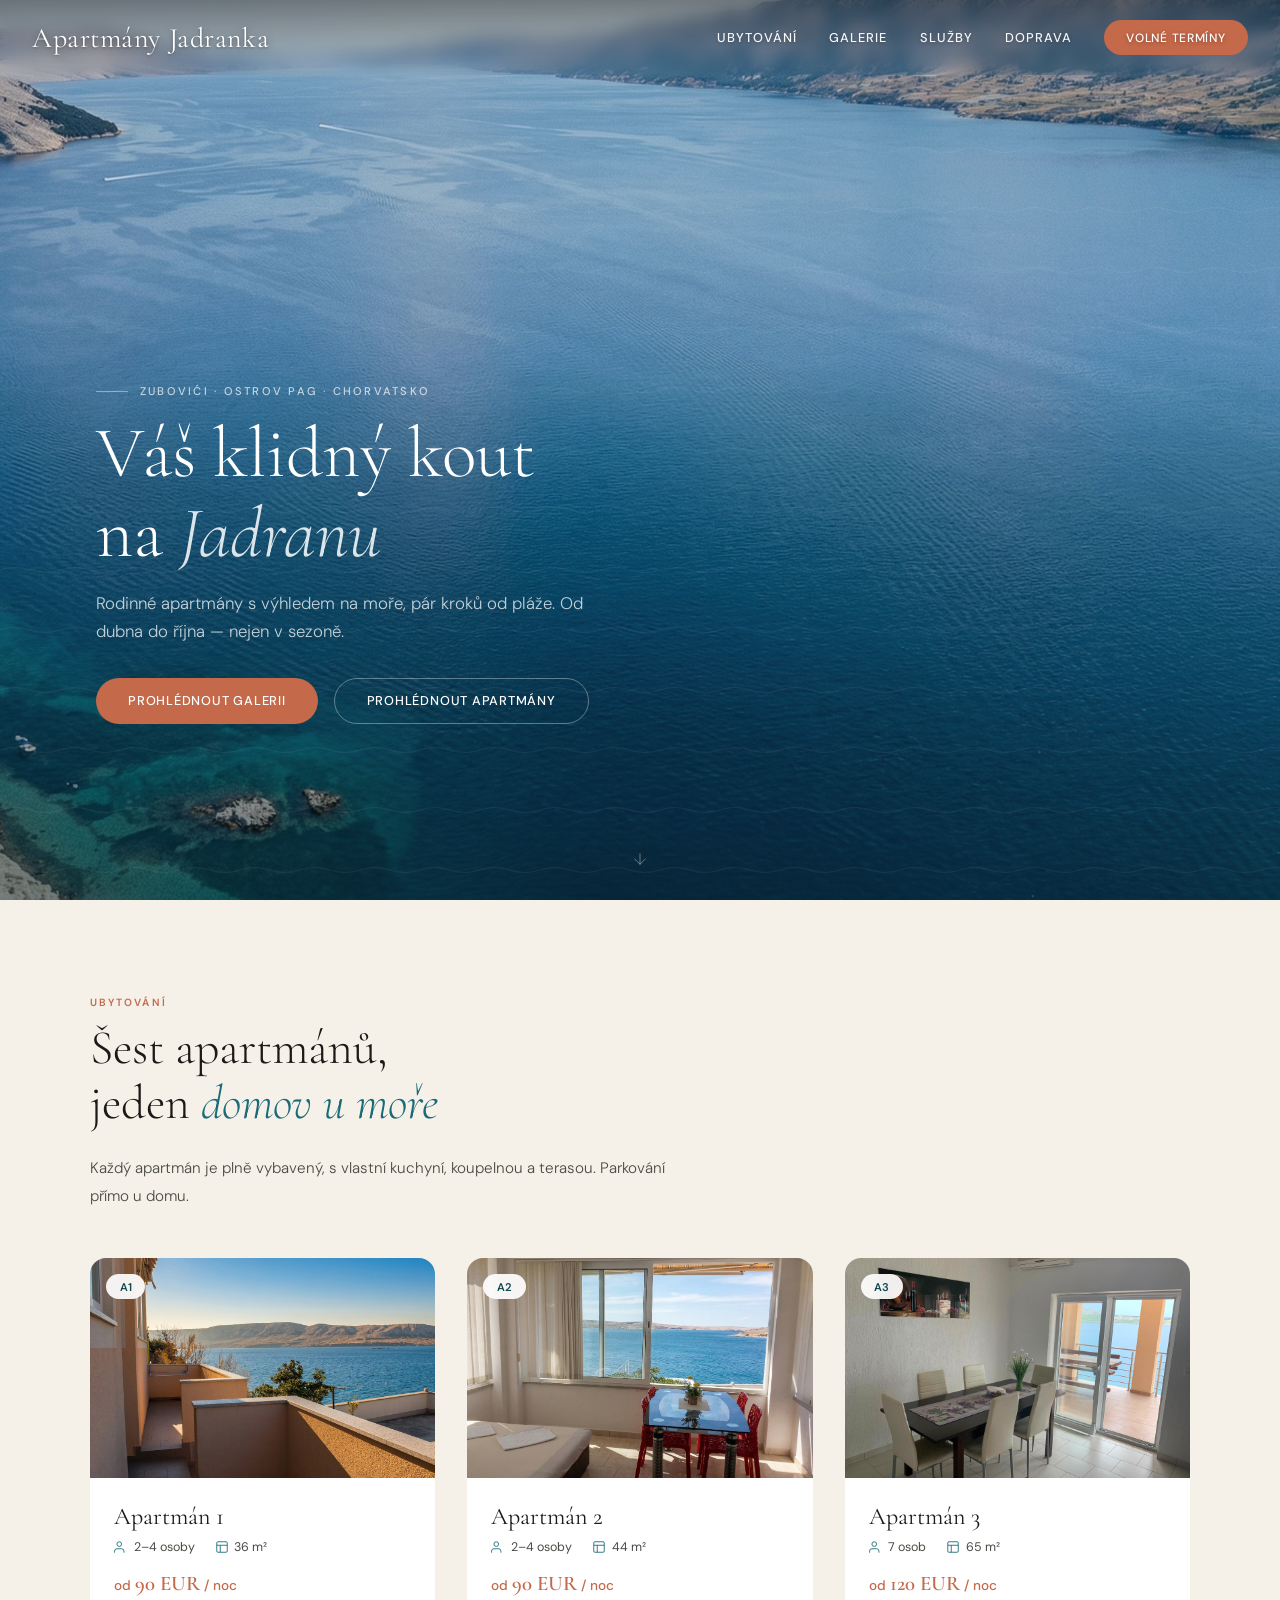
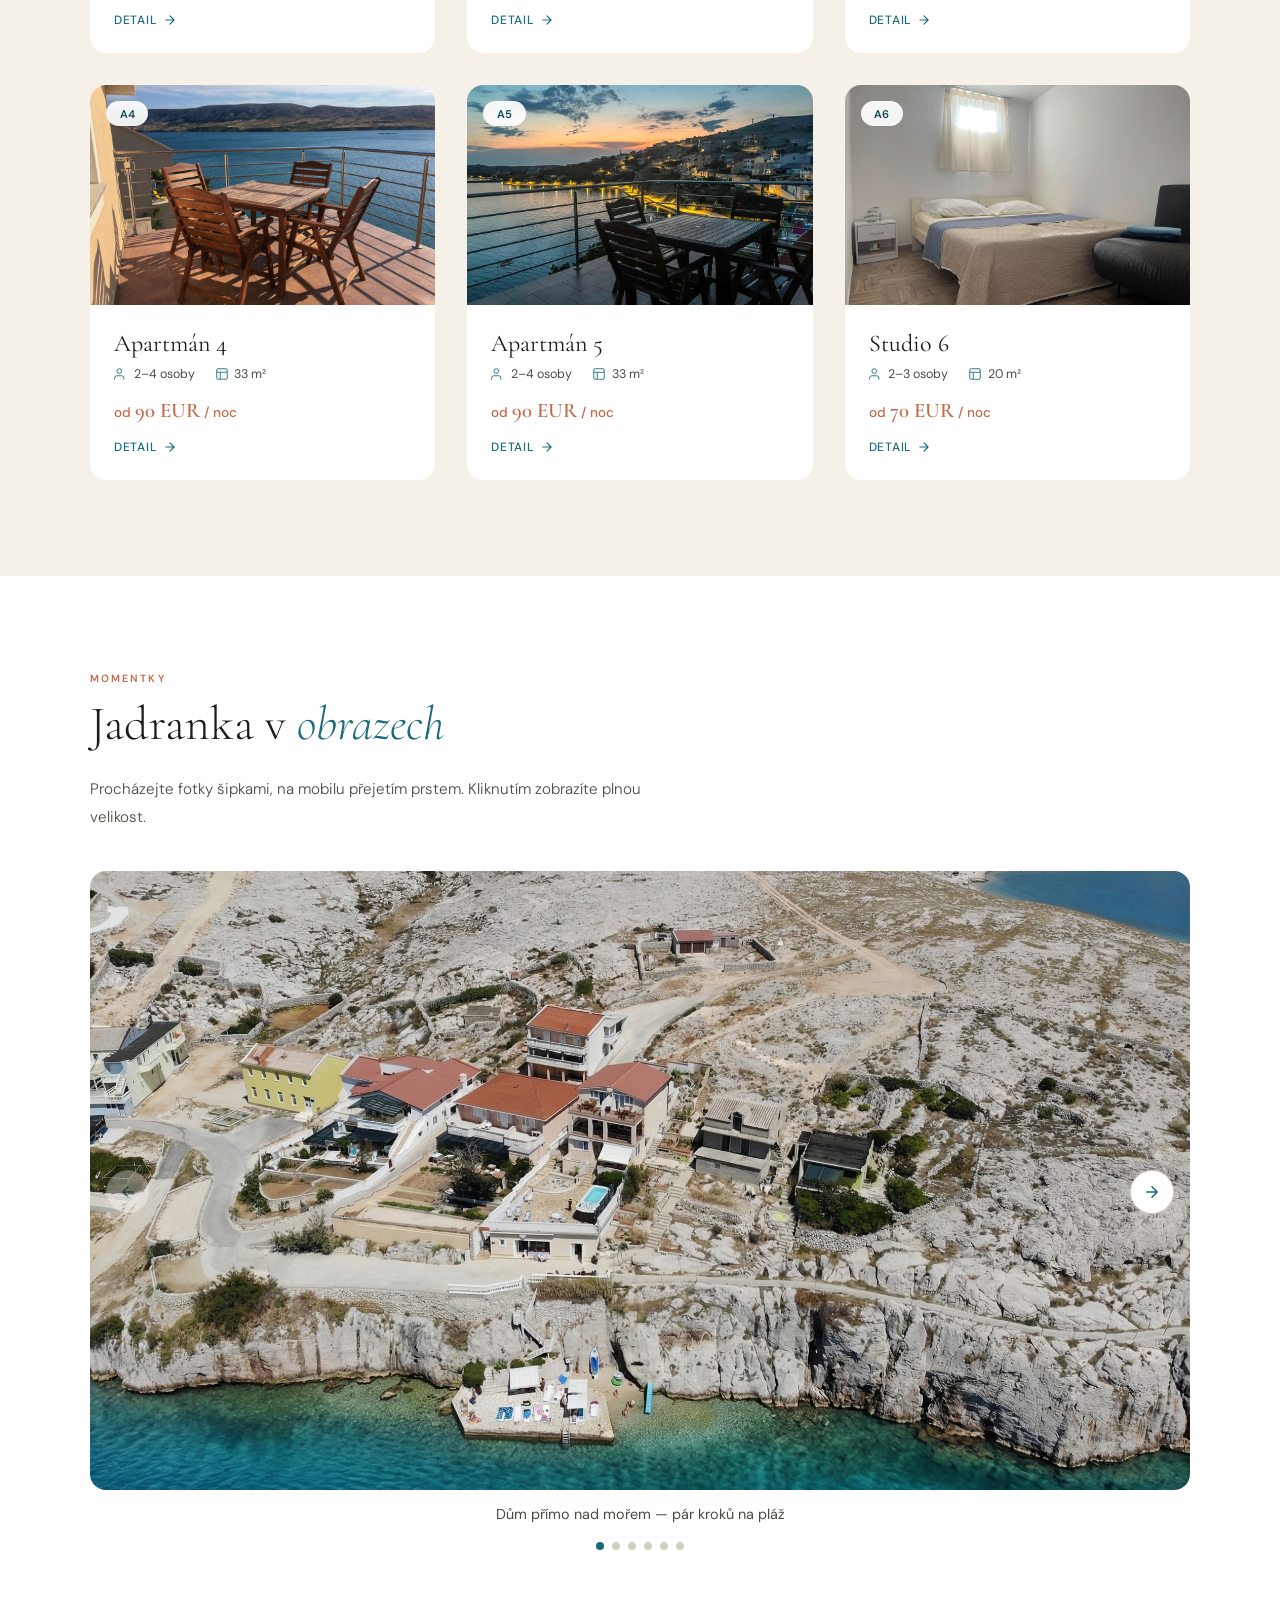
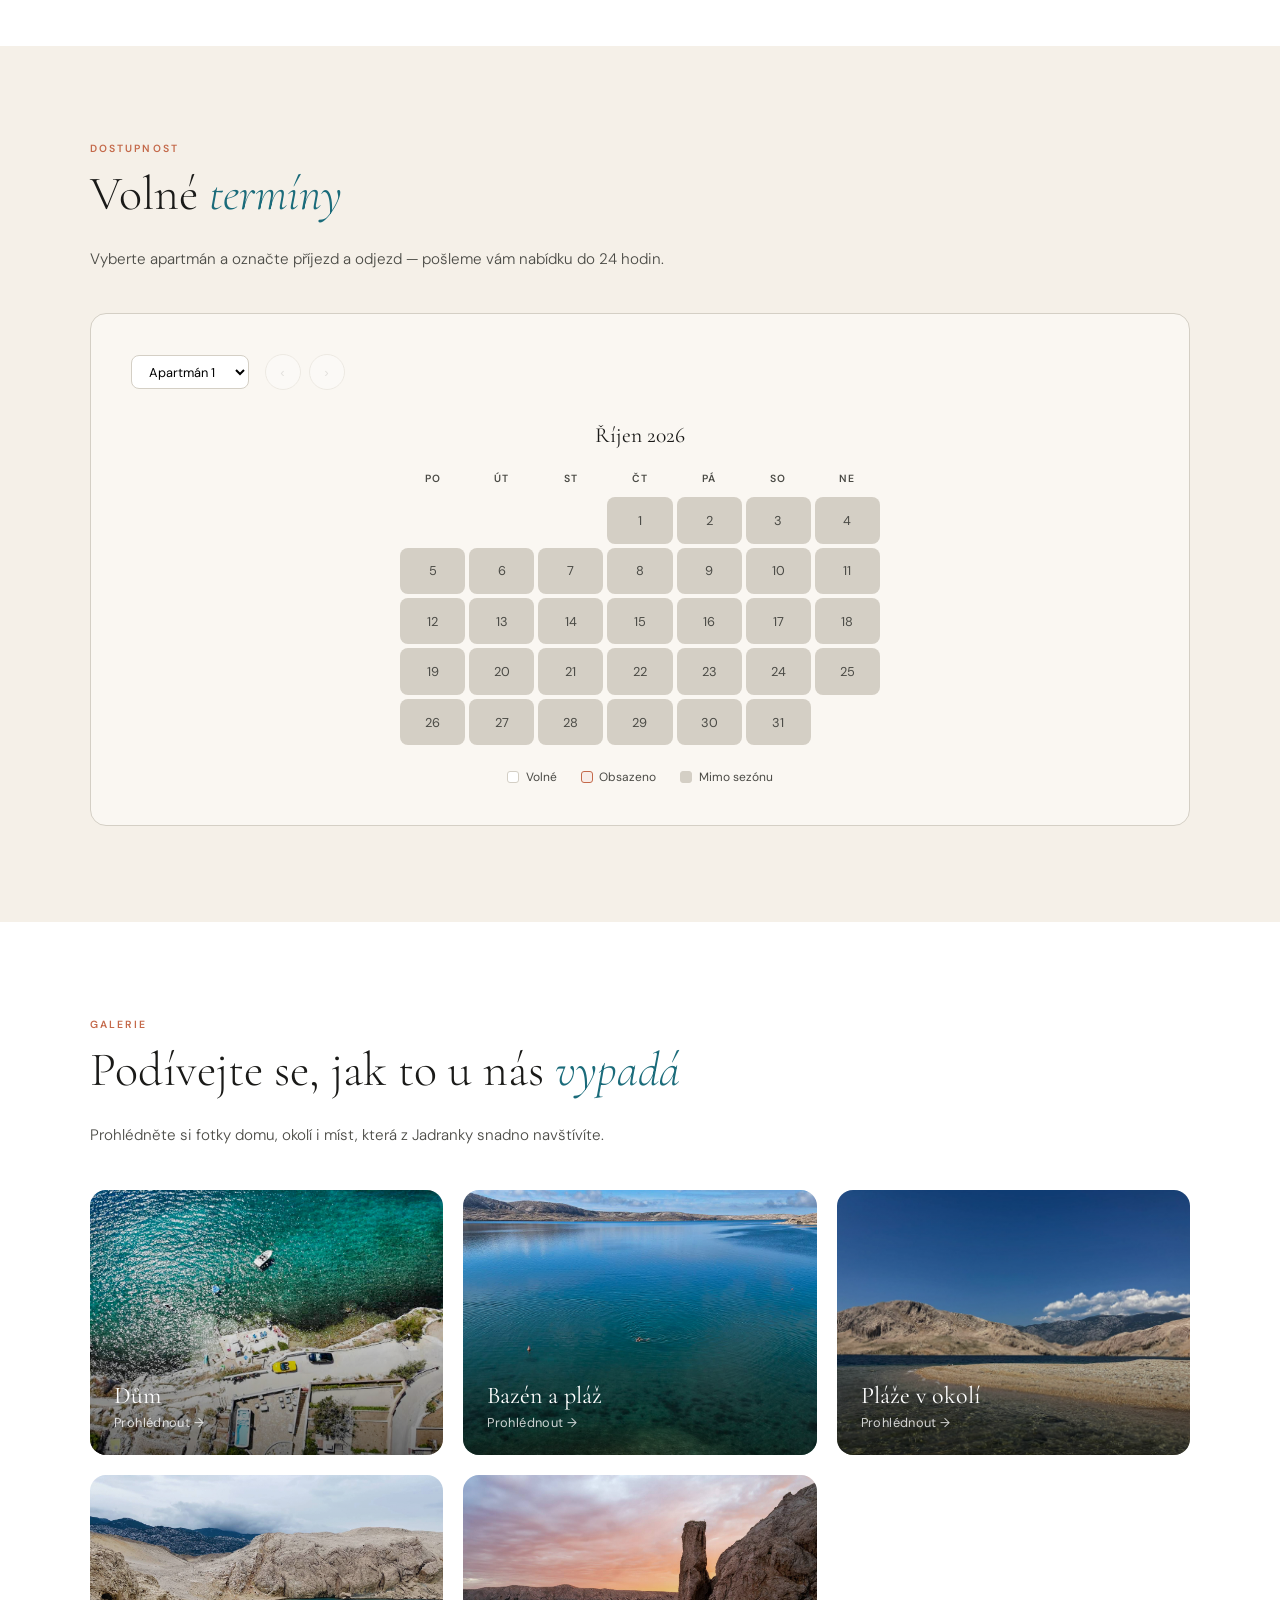
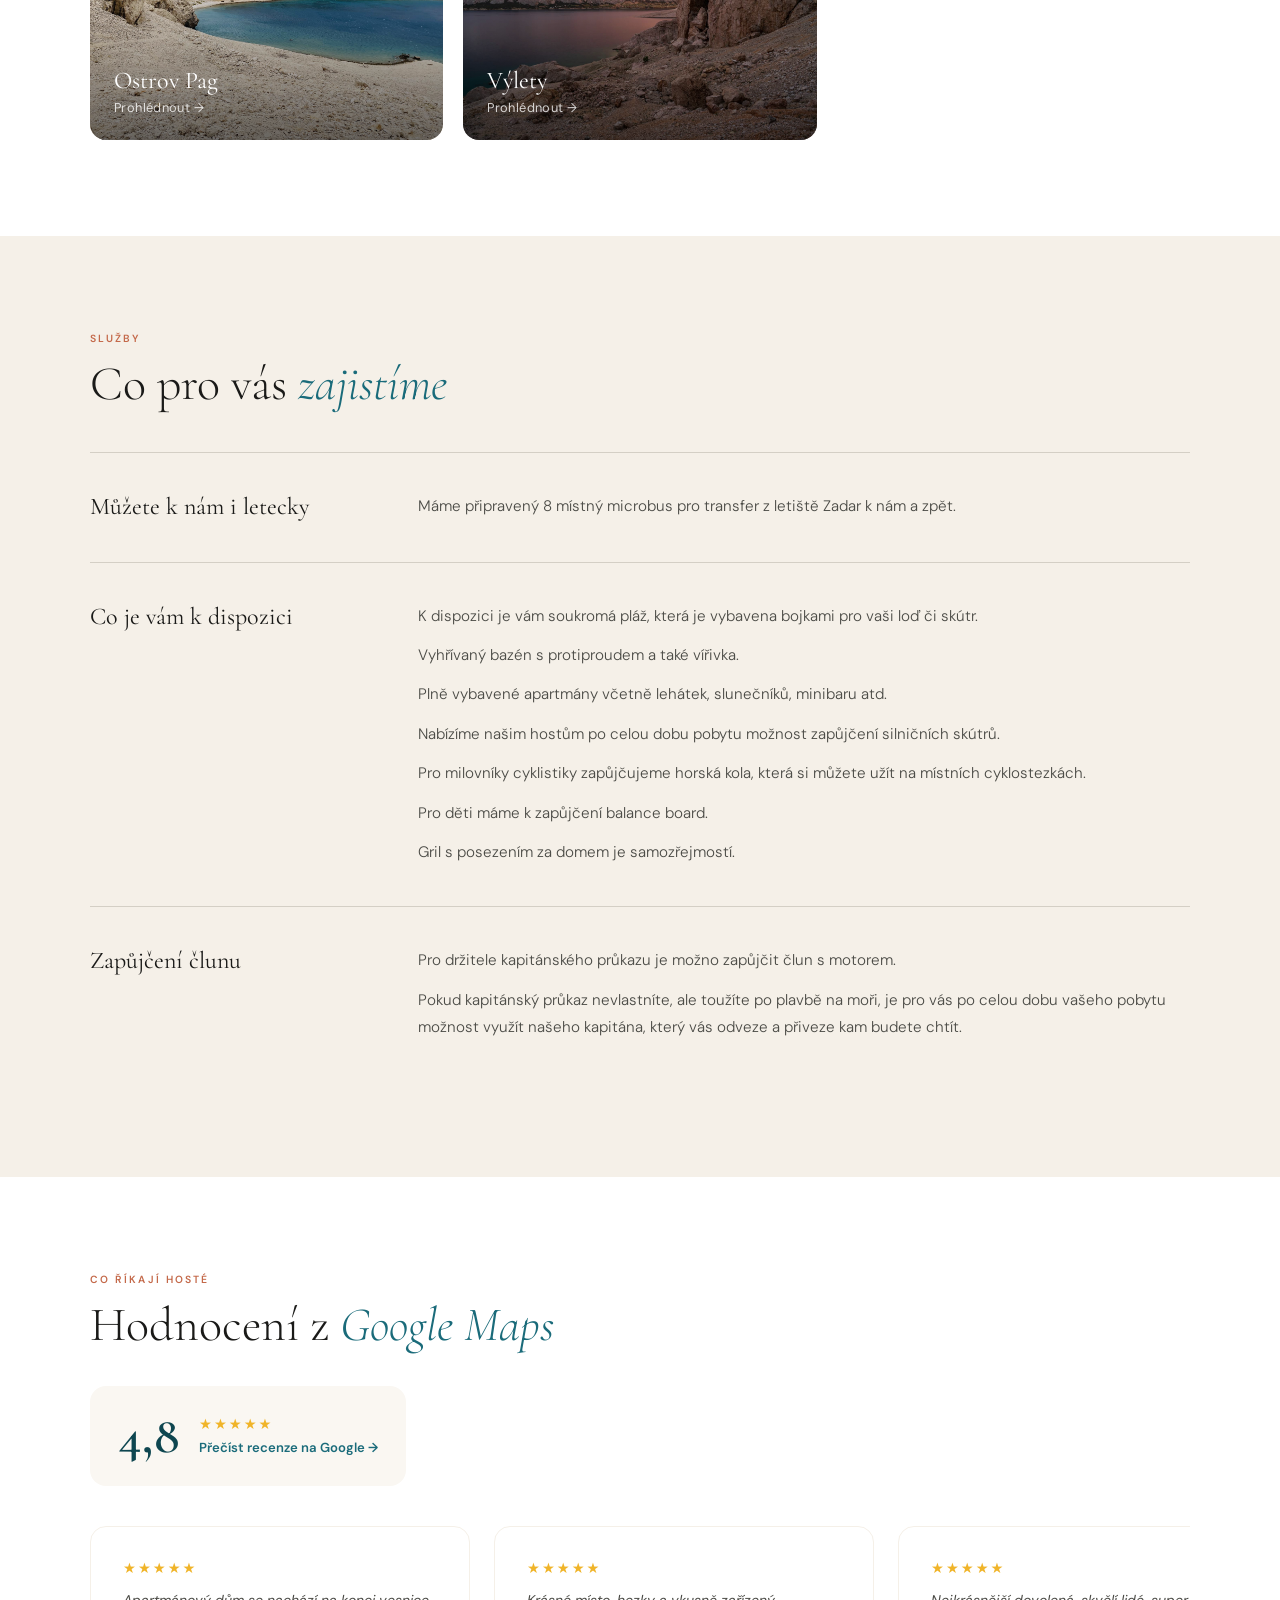
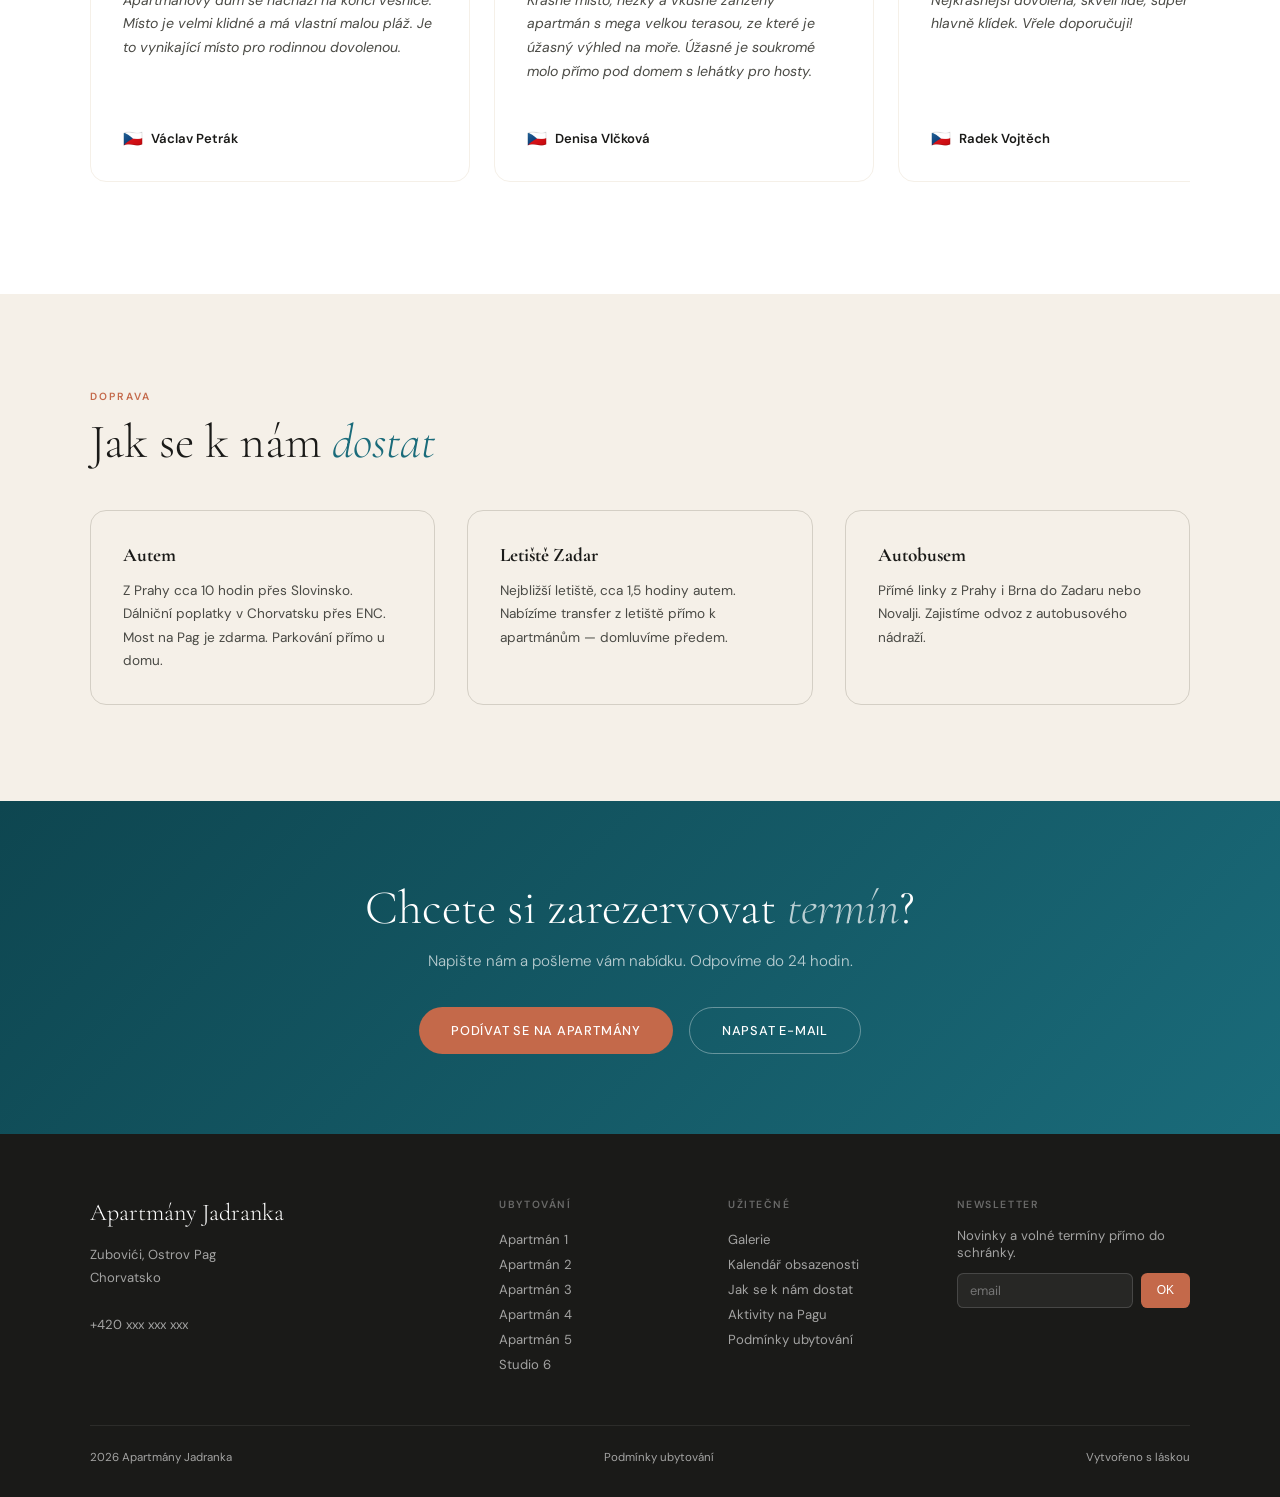
==== index.html @ 59f82636 "Extract shared footer and sub-page nav into single-source partials The footer was duplicated byte-fo" ====
<!DOCTYPE html>
<html lang="cs">
<head>
  <meta charset="UTF-8">
  <meta name="viewport" content="width=device-width, initial-scale=1.0">
  <title>Apartmány Jadranka — Zubovići, Pag</title>
  <link rel="preconnect" href="https://fonts.googleapis.com">
  <link href="https://fonts.googleapis.com/css2?family=Cormorant+Garamond:ital,wght@0,300;0,400;0,600;1,300;1,400&family=DM+Sans:wght@300;400;500;600&display=swap" rel="stylesheet">
  <link rel="stylesheet" href="style.css">
</head>
<body>

<!-- SVG sprite — hidden, referenced via <use href="#icon-..."> -->
<svg xmlns="http://www.w3.org/2000/svg" style="display:none">
  <symbol id="icon-people" viewBox="0 0 24 24" fill="none">
    <path d="M17 21v-2a4 4 0 00-4-4H5a4 4 0 00-4 4v2" stroke-linecap="round"/>
    <circle cx="9" cy="7" r="4"/>
  </symbol>
  <symbol id="icon-area" viewBox="0 0 24 24" fill="none">
    <rect x="3" y="3" width="18" height="18" rx="2"/>
    <path d="M3 9h18M9 21V9"/>
  </symbol>
  <symbol id="icon-arrow-right" viewBox="0 0 24 24" fill="none">
    <path d="M5 12h14M12 5l7 7-7 7" stroke-linecap="round" stroke-linejoin="round"/>
  </symbol>
  <symbol id="icon-arrow-down" viewBox="0 0 24 24" fill="none">
    <path d="M12 5v14M5 12l7 7 7-7" stroke-linecap="round" stroke-linejoin="round"/>
  </symbol>
</svg>

<!-- ============================================================
     Navigation
     ============================================================ -->
<nav class="nav" id="nav">
  <a href="index.html" class="nav-logo">Apartmány Jadranka</a>
  <div class="nav-links">
    <a href="#ubytovani">Ubytování</a>
    <a href="#galerie">Galerie</a>
    <a href="#sluzby">Služby</a>
    <!-- <a href="#leto">Léto</a>
    <a href="#aktivity">Mimo sezónu</a>-->
    <a href="#doprava">Doprava</a>
    <a href="#kalendar" class="nav-cta">Volné termíny</a>
  </div>
</nav>

<!-- ============================================================
     Hero
     ============================================================ -->
<section class="hero">
  <div class="hero-bg"></div>
  <div class="hero-content">
    <div class="hero-tag">Zubovići · Ostrov Pag · Chorvatsko</div>
    <h1>Váš klidný kout<br>na <em>Jadranu</em></h1>
    <p class="hero-sub">Rodinné apartmány s výhledem na moře, pár kroků od pláže. Od dubna do října — nejen v sezoně.</p>
    <div class="hero-actions">
      <a href="#galerie" class="btn btn-primary">Prohlédnout galerii</a>
      <a href="#ubytovani" class="btn btn-ghost">Prohlédnout apartmány</a>
    </div>
  </div>
  <div class="scroll-hint">
    <svg><use href="#icon-arrow-down"/></svg>
  </div>
</section>

<!-- ============================================================
     News Bar - It will be editable from CMS
     ============================================================ -->
<!-- 
<div class="news-bar">
  <strong>Novinka:</strong> Poslední volné termíny v červenci! Rezervujte si místo včas.
</div>
-->

<!-- ============================================================
     Apartments
     ============================================================ -->
<section class="apartments" id="ubytovani">
  <div class="section-inner">
    <div class="section-tag">Ubytování</div>
    <h2 class="section-title fade-in">Šest apartmánů,<br>jeden <em>domov u moře</em></h2>
    <p class="section-desc fade-in stagger-1">Každý apartmán je plně vybavený, s vlastní kuchyní, koupelnou a terasou. Parkování přímo u domu.</p>
    <div class="apt-grid">

      <a href="apartman-1.html" class="apt-card fade-in stagger-1">
        <div class="apt-img">
          <div class="apt-img-inner" style="background: url('photos/apartment-cover/apartment-1-cover.jpg') center/cover, linear-gradient(135deg,#87CEEB,#4da8b8)"></div>
          <div class="apt-badge">A1</div>
        </div>
        <div class="apt-body">
          <h3 class="apt-name">Apartmán 1</h3>
          <div class="apt-meta">
            <span><svg class="apt-meta-icon"><use href="#icon-people"/></svg> 2–4 osoby</span>
            <span><svg class="apt-meta-icon"><use href="#icon-area"/></svg> 36 m²</span>
          </div>
          <div class="apt-price">od <span>90 EUR</span> / noc</div>
          <div class="apt-link">Detail <svg><use href="#icon-arrow-right"/></svg></div>
        </div>
      </a>

      <a href="apartman-2.html" class="apt-card fade-in stagger-2">
        <div class="apt-img">
          <div class="apt-img-inner" style="background: url('photos/apartment-cover/apartment-2-cover.jpg') center/cover, linear-gradient(135deg,#87CEEB,#4da8b8)"></div>
          <div class="apt-badge">A2</div>
        </div>
        <div class="apt-body">
          <h3 class="apt-name">Apartmán 2</h3>
          <div class="apt-meta">
            <span><svg class="apt-meta-icon"><use href="#icon-people"/></svg> 2–4 osoby</span>
            <span><svg class="apt-meta-icon"><use href="#icon-area"/></svg> 44 m²</span>
          </div>
          <div class="apt-price">od <span>90 EUR</span> / noc</div>
          <div class="apt-link">Detail <svg><use href="#icon-arrow-right"/></svg></div>
        </div>
      </a>

      <a href="apartman-3.html" class="apt-card fade-in stagger-3">
        <div class="apt-img">
          <div class="apt-img-inner" style="background: url('photos/apartment-cover/apartment-3-cover.jpg') center/cover, linear-gradient(135deg,#87CEEB,#4da8b8)"></div>
          <div class="apt-badge">A3</div>
        </div>
        <div class="apt-body">
          <h3 class="apt-name">Apartmán 3</h3>
          <div class="apt-meta">
            <span><svg class="apt-meta-icon"><use href="#icon-people"/></svg> 7 osob</span>
            <span><svg class="apt-meta-icon"><use href="#icon-area"/></svg> 65 m²</span>
          </div>
          <div class="apt-price">od <span>120 EUR</span> / noc</div>
          <div class="apt-link">Detail <svg><use href="#icon-arrow-right"/></svg></div>
        </div>
      </a>

      <a href="apartman-4.html" class="apt-card fade-in stagger-4">
        <div class="apt-img">
          <div class="apt-img-inner" style="background: url('photos/apartment-cover/apartment-4-cover.jpg') center/cover, linear-gradient(135deg,#87CEEB,#4da8b8)"></div>
          <div class="apt-badge">A4</div>
        </div>
        <div class="apt-body">
          <h3 class="apt-name">Apartmán 4</h3>
          <div class="apt-meta">
            <span><svg class="apt-meta-icon"><use href="#icon-people"/></svg> 2–4 osoby</span>
            <span><svg class="apt-meta-icon"><use href="#icon-area"/></svg> 33 m²</span>
          </div>
          <div class="apt-price">od <span>90 EUR</span> / noc</div>
          <div class="apt-link">Detail <svg><use href="#icon-arrow-right"/></svg></div>
        </div>
      </a>

      <a href="apartman-5.html" class="apt-card fade-in stagger-1">
        <div class="apt-img">
          <div class="apt-img-inner" style="background: url('photos/apartment-cover/apartment-5-cover.jpg') center/cover, linear-gradient(135deg,#87CEEB,#4da8b8)"></div>
          <div class="apt-badge">A5</div>
        </div>
        <div class="apt-body">
          <h3 class="apt-name">Apartmán 5</h3>
          <div class="apt-meta">
            <span><svg class="apt-meta-icon"><use href="#icon-people"/></svg> 2–4 osoby</span>
            <span><svg class="apt-meta-icon"><use href="#icon-area"/></svg> 33 m²</span>
          </div>
          <div class="apt-price">od <span>90 EUR</span> / noc</div>
          <div class="apt-link">Detail <svg><use href="#icon-arrow-right"/></svg></div>
        </div>
      </a>

      <a href="studio-6.html" class="apt-card fade-in stagger-2">
        <div class="apt-img">
          <div class="apt-img-inner" style="background: url('photos/apartment-cover/studio-6-cover.jpg') center/cover, linear-gradient(135deg,#87CEEB,#4da8b8)"></div>
          <div class="apt-badge">A6</div>
        </div>
        <div class="apt-body">
          <h3 class="apt-name">Studio 6</h3>
          <div class="apt-meta">
            <span><svg class="apt-meta-icon"><use href="#icon-people"/></svg> 2–3 osoby</span>
            <span><svg class="apt-meta-icon"><use href="#icon-area"/></svg> 20 m²</span>
          </div>
          <div class="apt-price">od <span>70 EUR</span> / noc</div>
          <div class="apt-link">Detail <svg><use href="#icon-arrow-right"/></svg></div>
        </div>
      </a>

    </div>
  </div>
</section>

<!-- ============================================================
     Featured Images
     ============================================================ -->
<section class="featured" id="momentky">
  <div class="section-inner">
    <div class="section-tag">Momentky</div>
    <h2 class="section-title fade-in">Jadranka v <em>obrazech</em></h2>
    <p class="section-desc fade-in stagger-1">Procházejte fotky šipkami, na mobilu přejetím prstem. Kliknutím zobrazíte plnou velikost.</p>
    <div class="feat-carousel fade-in stagger-1" data-carousel>
      <div class="feat-track" tabindex="0" aria-label="Galerie fotek — posouvejte šipkami">
        <figure class="feat-slide">
          <div class="gal-photo"><img src="photos/galery/house-air-view.jpg" alt="Dům z dronu — přímo nad mořem" loading="lazy"></div>
          <figcaption>Dům přímo nad mořem — pár kroků na pláž</figcaption>
        </figure>
        <figure class="feat-slide">
          <div class="gal-photo"><img src="photos/apartment-1/apartment-1-table.jpg" alt="Jídelna s výhledem na moře" loading="lazy"></div>
          <figcaption>Posezení s výhledem na moře</figcaption>
        </figure>
        <figure class="feat-slide">
          <div class="gal-photo"><img src="photos/apartment-1/apartment-1-outside-2.jpg" alt="Terasa a zahrada" loading="lazy"></div>
          <figcaption>Terasa a zahrada k posezení</figcaption>
        </figure>
        <figure class="feat-slide">
          <div class="gal-photo"><img src="photos/galery/terrace-jacuzzi-aerial-dusk.jpg" alt="Vířivka a terasa nad mořem za soumraku" loading="lazy"></div>
          <figcaption>Vyhřívaný bazén s protiproudem a vířivka</figcaption>
        </figure>
        <figure class="feat-slide">
          <div class="gal-photo"><img src="photos/galery/terrace-waterfront-boats.jpg" alt="Soukromá pláž s lehátky a zakotvenými čluny" loading="lazy"></div>
          <figcaption>Soukromá pláž hned u domu</figcaption>
        </figure>
        <figure class="feat-slide">
          <div class="gal-photo"><img src="photos/galery/boat-cove-beach.jpg" alt="Člun v zátoce u pláže" loading="lazy"></div>
          <figcaption>Motorový člun na výlety</figcaption>
        </figure>
      </div>
      <button class="feat-arrow feat-arrow--prev" aria-label="Předchozí fotka"><svg><use href="#icon-arrow-right"/></svg></button>
      <button class="feat-arrow feat-arrow--next" aria-label="Další fotka"><svg><use href="#icon-arrow-right"/></svg></button>
      <div class="feat-dots"></div>
    </div>
  </div>
</section>

<!-- ============================================================
     Availability Calendar
     ============================================================ -->
<section class="calendar-section calendar-section--sand" id="kalendar">
  <div class="section-inner">
    <div class="section-tag">Dostupnost</div>
    <h2 class="section-title fade-in">Volné <em>termíny</em></h2>
    <p class="section-desc fade-in stagger-1">Vyberte apartmán a označte příjezd a odjezd — pošleme vám nabídku do 24 hodin.</p>
    <div class="cal-preview fade-in stagger-2" data-calendar data-apartment="a1"></div>
  </div>
</section>

<!-- ============================================================
     Gallery
     ============================================================ -->
<section class="gallery-section" id="galerie">
  <div class="section-inner">
    <div class="section-tag">Galerie</div>
    <h2 class="section-title fade-in">Podívejte se, jak to u nás <em>vypadá</em></h2>
    <p class="section-desc fade-in stagger-1">Prohlédněte si fotky domu, okolí i míst, která z Jadranky snadno navštívíte.</p>
    <div class="gallery-grid">

      <a href="galerie.html#dum" class="gallery-card fade-in stagger-1">
        <div class="gallery-card-img" style="background: url('photos/galery/house-aerial.jpg') center/cover no-repeat"></div>
        <div class="gallery-card-overlay">
          <h3 class="gallery-card-title">Dům</h3>
          <span class="gallery-card-count">Prohlédnout &#8594;</span>
        </div>
      </a>

      <a href="galerie.html#vybaveni" class="gallery-card fade-in stagger-2">
        <div class="gallery-card-img" style="background: url('photos/galery/dock-swim-turquoise.jpg') center/cover no-repeat"></div>
        <div class="gallery-card-overlay">
          <h3 class="gallery-card-title">Bazén a pláž</h3>
          <span class="gallery-card-count">Prohlédnout &#8594;</span>
        </div>
      </a>

      <a href="galerie.html#plaze" class="gallery-card fade-in stagger-3">
        <div class="gallery-card-img" style="background: url('photos/galery/beach-pebble-lagoon.jpg') center/cover no-repeat"></div>
        <div class="gallery-card-overlay">
          <h3 class="gallery-card-title">Pláže v okolí</h3>
          <span class="gallery-card-count">Prohlédnout &#8594;</span>
        </div>
      </a>

      <a href="galerie.html#pag" class="gallery-card fade-in stagger-4">
        <div class="gallery-card-img" style="background: url('photos/galary-trips/life_on_mars/life-on-mars-landscape.jpg') center/cover no-repeat"></div>
        <div class="gallery-card-overlay">
          <h3 class="gallery-card-title">Ostrov Pag</h3>
          <span class="gallery-card-count">Prohlédnout &#8594;</span>
        </div>
      </a>

      <a href="galerie.html#vylety" class="gallery-card fade-in stagger-1">
        <div class="gallery-card-img" style="background: url('photos/galary-trips/stogaj/stogaj-rock-spire-sunset.jpg') center/cover no-repeat"></div>
        <div class="gallery-card-overlay">
          <h3 class="gallery-card-title">Výlety</h3>
          <span class="gallery-card-count">Prohlédnout &#8594;</span>
        </div>
      </a>

    </div>
  </div>
</section>

<!-- ============================================================
     Services
     ============================================================ -->
<section class="services" id="sluzby">
  <div class="section-inner">
    <div class="section-tag">Služby</div>
    <h2 class="section-title fade-in">Co pro vás <em>zajistíme</em></h2>
    <div class="service-blocks">

      <div class="service-block fade-in stagger-1">
        <h3>Můžete k nám i letecky</h3>
        <div class="service-text">
          <p>Máme připravený 8 místný microbus pro transfer z letiště Zadar k nám a zpět.</p>
        </div>
      </div>

      <div class="service-block fade-in stagger-2">
        <h3>Co je vám k dispozici</h3>
        <div class="service-text">
          <p>K dispozici je vám soukromá pláž, která je vybavena bojkami pro vaši loď či skútr.</p>
          <p>Vyhřívaný bazén s protiproudem a také vířivka.</p>
          <p>Plně vybavené apartmány včetně lehátek, slunečníků, minibaru atd.</p>
          <p>Nabízíme našim hostům po celou dobu pobytu možnost zapůjčení silničních skútrů.</p>
          <p>Pro milovníky cyklistiky zapůjčujeme horská kola, která si můžete užít na místních cyklostezkách.</p>
          <p>Pro děti máme k zapůjčení balance board.</p>
          <p>Gril s posezením za domem je samozřejmostí.</p>
        </div>
      </div>

      <div class="service-block fade-in stagger-3">
        <h3>Zapůjčení člunu</h3>
        <div class="service-text">
          <p>Pro držitele kapitánského průkazu je možno zapůjčit člun s motorem.</p>
          <p>Pokud kapitánský průkaz nevlastníte, ale toužíte po plavbě na moři, je pro vás po celou dobu vašeho pobytu možnost využít našeho kapitána, který vás odveze a přiveze kam budete chtít.</p>
        </div>
      </div>

    </div>
  </div>
</section>

<!-- ============================================================
     Summer Activities - hidden at this moment
     ============================================================ -->
<!-- 
<section class="summer" id="leto">
  <div class="section-inner">
    <div class="section-tag">Červen – Září</div>
    <h2 class="section-title fade-in">Léto na <em>Pagu</em></h2>
    <p class="section-desc fade-in stagger-1">Křišťálové moře, kamenité pláže a 2 700 hodin slunce ročně. Zubovići jsou klidná alternativa k turistickému ruchu Novalji — a přitom je vše na dosah.</p>
    <div class="act-grid">

      <a href="#" class="act-card-link fade-in stagger-1">
        <div class="act-card">
          <div class="act-icon">🏖️</div>
          <h3>Pláže</h3>
          <p>Oblázkové i písčité pláže 3 minuty pěšky. Čisté moře s pozvolným vstupem, ideální i pro rodiny s dětmi.</p>
          <span class="act-tag">Pláže v okolí &#8594;</span>
        </div>
      </a>

      <a href="#" class="act-card-link fade-in stagger-2">
        <div class="act-card">
          <div class="act-icon">🍽️</div>
          <h3>Gastronomie</h3>
          <p>Pažský sýr, jehněčí pod pekou, čerstvé ryby. Konoba přímo v Zubovićích i v blízké Novalji a městě Pag.</p>
          <span class="act-tag">Kde se najíst &#8594;</span>
        </div>
      </a>

      <a href="#" class="act-card-link fade-in stagger-3">
        <div class="act-card">
          <div class="act-icon">⛵</div>
          <h3>Výlety lodí</h3>
          <p>Celodenní plavby na ostrovy Rab, Olib a Silba. Pronájem loděk i organizované výlety z přístavu Novalja.</p>
          <span class="act-tag">Lodní výlety &#8594;</span>
        </div>
      </a>

      <a href="#" class="act-card-link fade-in stagger-4">
        <div class="act-card">
          <div class="act-icon">🤿</div>
          <h3>Potápění</h3>
          <p>Průzračná voda s viditelností přes 20 metrů. Podmořské jeskyně, korály a bohatý mořský život podél pobřeží.</p>
          <span class="act-tag">Potápěčské lokality &#8594;</span>
        </div>
      </a>

      <a href="#" class="act-card-link fade-in stagger-1">
        <div class="act-card">
          <div class="act-icon">🏛️</div>
          <h3>Město Pag a solanky</h3>
          <p>Historické město s krajkovým dědictvím a staletými solankami. Kamenné uličky a unikátní atmosféra. 20 min autem.</p>
          <span class="act-tag">Co navštívit &#8594;</span>
        </div>
      </a>

      <a href="#" class="act-card-link fade-in stagger-2">
        <div class="act-card">
          <div class="act-icon">🌅</div>
          <h3>Klid a odpočinek</h3>
          <p>Zubovići jsou stranou od party scény Zrće. Letní atmosféra bez ruchu — jen moře, slunce a šumění vln.</p>
          <span class="act-tag">Proč Zubovići &#8594;</span>
        </div>
      </a>

      <a href="#" class="act-card-link fade-in stagger-3">
        <div class="act-card">
          <div class="act-icon">🧒</div>
          <h3>Pro rodiny s dětmi</h3>
          <p>Bezpečné mělké pláže, dětská hřiště v Novalji, aquapark a zmrzlinárny. Ideální pro rodinnou dovolenou.</p>
          <span class="act-tag">Tipy pro rodiny &#8594;</span>
        </div>
      </a>

      <a href="#" class="act-card-link fade-in stagger-4">
        <div class="act-card">
          <div class="act-icon">🚐</div>
          <h3>Výlety po ostrově</h3>
          <p>Měsíční krajina severu, olivové háje jihu, maják Stara Novalja. Celý ostrov projdete autem za 40 minut.</p>
          <span class="act-tag">Kam na výlet &#8594;</span>
        </div>
      </a>

    </div>
    <div class="fade-in stagger-2" style="text-align:center;margin-top:2.5rem">
      <a href="#galerie" class="btn btn-primary">Prohlédnout galerii</a>
    </div>
  </div>
</section>
-->

<!-- ============================================================
     Off-season Activities - hidden at this moment
     ============================================================ -->
<!--
<section class="activities" id="aktivity">
  <div class="section-inner">
    <div class="section-tag">Mimo hlavní sezónu</div>
    <h2 class="section-title fade-in">Pag není jen <em>léto</em></h2>
    <p class="section-desc fade-in stagger-1">Koupání od dubna do října, klidné pláže bez davů a krajina jako z Marsu. Ideální pro cyklisty, turisty i rybáře.</p>
    <div class="act-grid">

      <a href="#" class="act-card-link fade-in stagger-1">
        <div class="act-card">
          <div class="act-icon">🚴</div>
          <h3>Cyklistika</h3>
          <p>Desítky kilometrů cyklotras podél pobřeží i vnitrozemím. Cesty pro silniční i horská kola s úchvatnými výhledy.</p>
          <span class="act-tag">Cyklotrasy na Pagu &#8594;</span>
        </div>
      </a>

      <a href="#" class="act-card-link fade-in stagger-2">
        <div class="act-card">
          <div class="act-icon">🏃</div>
          <h3>Life on Mars</h3>
          <p>Kultovní trail running závod měsíční krajinou ostrova Pag. Poslední sobota v březnu. Rezervujte ubytování včas!</p>
          <span class="act-tag">O závodu &#8594;</span>
        </div>
      </a>

      <a href="#" class="act-card-link fade-in stagger-3">
        <div class="act-card">
          <div class="act-icon">🎣</div>
          <h3>Rybaření</h3>
          <p>Rybolov z pobřeží i z lodi. Klidné zátoky pro odpočinek s prutem v ruce — ideální kombinace moře a trpělivosti.</p>
          <span class="act-tag">Rybaření na Pagu &#8594;</span>
        </div>
      </a>

      <a href="#" class="act-card-link fade-in stagger-4">
        <div class="act-card">
          <div class="act-icon">🥾</div>
          <h3>Pěší turistika</h3>
          <p>Stezky podél útesů, výhledy na Velebit a skryté pláže přístupné pouze pěšky. Krajina, kterou musíte zažít.</p>
          <span class="act-tag">Turistické trasy &#8594;</span>
        </div>
      </a>

    </div>
  </div>
</section>
-->

<!-- ============================================================
     Reviews
     ============================================================ -->
<section class="reviews" id="recenze">
  <div class="section-inner">
    <div class="section-tag">Co říkají hosté</div>
    <h2 class="section-title fade-in">Hodnocení z <em>Google Maps</em></h2>

    <div class="reviews-summary fade-in">
      <div class="reviews-rating-number">4,8</div>
      <div class="reviews-summary-detail">
        <div class="review-stars">&#9733;&#9733;&#9733;&#9733;&#9733;</div>
        <a class="reviews-summary-link" href="https://maps.app.goo.gl/HbEPsYUh4Cd73vxQ6" target="_blank" rel="noopener">Přečíst recenze na Google&#160;&#8594;</a>
      </div>
    </div>

    <div class="reviews-scroll">

      <div class="review-card fade-in stagger-1">
        <div class="review-stars">&#9733;&#9733;&#9733;&#9733;&#9733;</div>
        <p class="review-text">Apartmánový dům se nachází na konci vesnice. Místo je velmi klidné a má vlastní malou pláž. Je to vynikající místo pro rodinnou dovolenou.</p>
        <a class="review-author" href="https://maps.app.goo.gl/b3Pj3YHFEQNN15E6A" target="_blank" rel="noopener"><span class="review-flag">&#127464;&#127487;</span> Václav Petrák</a>
      </div>

      <div class="review-card fade-in stagger-2">
        <div class="review-stars">&#9733;&#9733;&#9733;&#9733;&#9733;</div>
        <p class="review-text">Krásné místo, hezky a vkusně zařízený apartmán s mega velkou terasou, ze které je úžasný výhled na moře. Úžasné je soukromé molo přímo pod domem s lehátky pro hosty.</p>
        <a class="review-author" href="https://maps.app.goo.gl/JNf8bNwUD5s647Hk8" target="_blank" rel="noopener"><span class="review-flag">&#127464;&#127487;</span> Denisa Vlčková</a>
      </div>

      <div class="review-card fade-in stagger-3">
        <div class="review-stars">&#9733;&#9733;&#9733;&#9733;&#9733;</div>
        <p class="review-text">Nejkrásnější dovolená, skvělí lidé, super relax a hlavně klídek. Vřele doporučuji!</p>
        <a class="review-author" href="https://maps.app.goo.gl/QLXgSP7ZMZXiVfY67" target="_blank" rel="noopener"><span class="review-flag">&#127464;&#127487;</span> Radek Vojtěch</a>
      </div>

      <div class="review-card fade-in stagger-4">
        <div class="review-stars">&#9733;&#9733;&#9733;&#9733;&#9733;</div>
        <p class="review-text">Vše je naprosto v pořádku. Krásné apartmány a velmi klidná lokalita.</p>
        <a class="review-author" href="https://maps.app.goo.gl/c4SZSKyvybHHopsZA" target="_blank" rel="noopener"><span class="review-flag">&#127480;&#127470;</span> Primož Mastnak</a>
      </div>

      <div class="review-card fade-in stagger-1">
        <div class="review-stars">&#9733;&#9733;&#9733;&#9733;&#9733;</div>
        <p class="review-text">Dovolenou si nemůžeme vynachválit. Ubytování odpovídá popisu, hrozně sympatičtí a ochotní majitelé a nejlepší výhled na moře. Místo je klidné a vhodné pro rodinu s dětmi.</p>
        <a class="review-author" href="https://maps.app.goo.gl/nzbuafRjRFXWr34c9" target="_blank" rel="noopener"><span class="review-flag">&#127464;&#127487;</span> Adéla Kovářová</a>
      </div>

      <div class="review-card fade-in stagger-2">
        <div class="review-stars">&#9733;&#9733;&#9733;&#9733;&#9733;</div>
        <p class="review-text">Za mě jedno z NEJ míst pro dovolenou v Chorvatsku. Vše je čisté a uklizené. Soukromá pláž je úplně nejvíc. Poloha a lokalita je naprostá bomba.</p>
        <a class="review-author" href="https://maps.app.goo.gl/cteSDupobRmBMRjw5" target="_blank" rel="noopener"><span class="review-flag">&#127464;&#127487;</span> Lukáš Hergesell</a>
      </div>

      <div class="review-card fade-in stagger-3">
        <div class="review-stars">&#9733;&#9733;&#9733;&#9733;&#9733;</div>
        <p class="review-text">Klidné místo na Pagu, krásný výhled, super majitelé. Čistý apartmán. Ochota, možnost parkování lodě či skútru. Za nás &#128077;&#128077;&#128077; děkujeme a budeme se těšit příště.</p>
        <a class="review-author" href="https://maps.app.goo.gl/gqk85HuhqYFbpfLF6" target="_blank" rel="noopener"><span class="review-flag">&#127464;&#127487;</span> Martin Novak</a>
      </div>

      <div class="review-card fade-in stagger-4">
        <div class="review-stars">&#9733;&#9733;&#9733;&#9733;&#9733;</div>
        <p class="review-text">Krásné místo s vlastní pláží. Pokoje jsou plně vybavené. Neuvěřitelně milí a pohostinní majitelé, všem vřele doporučuji!</p>
        <a class="review-author" href="https://maps.app.goo.gl/ZJsP2uwYvJMkTAik6" target="_blank" rel="noopener"><span class="review-flag">&#127482;&#127462;</span> Sviatoslav Zenchak</a>
      </div>

      <div class="review-card fade-in stagger-1">
        <div class="review-stars">&#9733;&#9733;&#9733;&#9733;&#9733;</div>
        <p class="review-text">Pravděpodobně nejlepší místo k pobytu na ostrově Pag. Velmi přátelští a pohostinní hostitelé. Absolutní doporučení!</p>
        <a class="review-author" href="https://maps.app.goo.gl/ZhhPcRDaAHgEYE1y7" target="_blank" rel="noopener"><span class="review-flag">&#127469;&#127479;</span> Ivan Lončarić</a>
      </div>

      <div class="review-card fade-in stagger-2">
        <div class="review-stars">&#9733;&#9733;&#9733;&#9733;&#9733;</div>
        <p class="review-text">Příště aspoň 14 dnů, krásné prostředí, klid pohoda. Vůbec se mi nechce odjíždět&#128542; …</p>
        <a class="review-author" href="https://maps.app.goo.gl/krXAoCEYrbQHdz5b8" target="_blank" rel="noopener"><span class="review-flag">&#127464;&#127487;</span> Lenik Šloncová Tomková</a>
      </div>

      <div class="review-card fade-in stagger-3">
        <div class="review-stars">&#9733;&#9733;&#9733;&#9733;&#9733;</div>
        <p class="review-text">Ubytování perfektní – velké a čisté. K apartmánu patří soukromá pláž vybavená lehátky. Ondra s Hankou byli velmi příjemní a ochotní, celková atmosféra byla rodinná a pohodová. Super dovolenka!</p>
        <a class="review-author" href="https://maps.app.goo.gl/GxWNP4f7n7QbBEA17" target="_blank" rel="noopener"><span class="review-flag">&#127480;&#127472;</span> Dominika Danacova</a>
      </div>

    </div>
  </div>
</section>

<!-- ============================================================
     Transport
     ============================================================ -->
<section class="transport" id="doprava">
  <div class="section-inner">
    <div class="section-tag">Doprava</div>
    <h2 class="section-title fade-in">Jak se k nám <em>dostat</em></h2>
    <div class="transport-grid">

      <div class="transport-card fade-in stagger-1">
        <h3>Autem</h3>
        <p>Z Prahy cca 10 hodin přes Slovinsko. Dálniční poplatky v Chorvatsku přes ENC. Most na Pag je zdarma. Parkování přímo u domu.</p>
      </div>

      <div class="transport-card fade-in stagger-2">
        <h3>Letiště Zadar</h3>
        <p>Nejbližší letiště, cca 1,5 hodiny autem. Nabízíme transfer z letiště přímo k apartmánům — domluvíme předem.</p>
      </div>

      <div class="transport-card fade-in stagger-3">
        <h3>Autobusem</h3>
        <p>Přímé linky z Prahy i Brna do Zadaru nebo Novalji. Zajistíme odvoz z autobusového nádraží.</p>
      </div>

    </div>
  </div>
</section>

<!-- ============================================================
     CTA
     ============================================================ -->
<section class="cta-section">
  <div class="section-inner">
    <h2 class="section-title fade-in">Chcete si zarezervovat <em>termín</em>?</h2>
    <p class="section-desc fade-in stagger-1">Napište nám a pošleme vám nabídku. Odpovíme do 24 hodin.</p>
    <div class="cta-actions fade-in stagger-2">
      <a href="#ubytovani" class="btn btn-primary">Podívat se na apartmány</a>
      <a href="#" class="btn btn-ghost">Napsat e-mail</a>
    </div>
  </div>
</section>

<!-- ============================================================
     Footer
     ============================================================ -->
<footer id="site-footer"></footer>

<!-- Lightbox -->
<div class="lightbox" id="lightbox">
  <button class="lightbox-close" aria-label="Zavřít">&times;</button>
  <img src="" alt="">
</div>

<script src="main.js"></script>
<script src="calendar.js"></script>
</body>
</html>
---- style.css ----
/* ============================================================
   Reset & Custom Properties
   ============================================================ */
*, *::before, *::after {
  box-sizing: border-box;
  margin: 0;
  padding: 0;
}

:root {
  --sand: #f5f0e8;
  --sand-light: #faf7f2;
  --stone: #d4cfc5;
  --sea: #1a6b7a;
  --sea-deep: #0e4650;
  --sea-light: #e8f4f6;
  --terracotta: #c4694a;
  --terracotta-light: #f8ede8;
  --ink: #1a1a18;
  --ink-light: #4a4a45;
  --white: #ffffff;
  --font-display: 'Cormorant Garamond', Georgia, serif;
  --font-body: 'DM Sans', system-ui, sans-serif;
}

html {
  scroll-behavior: smooth;
  font-size: 16px;
}

body {
  font-family: var(--font-body);
  color: var(--ink);
  background: var(--sand-light);
  overflow-x: hidden;
  -webkit-font-smoothing: antialiased;
}

img {
  max-width: 100%;
  display: block;
}

/* ============================================================
   Navigation
   ============================================================ */
.nav {
  position: fixed;
  top: 0;
  left: 0;
  right: 0;
  z-index: 100;
  padding: 1.25rem 2rem;
  display: flex;
  align-items: center;
  justify-content: space-between;
  background: linear-gradient(180deg, rgba(0, 0, 0, 0.4) 0%, rgba(0, 0, 0, 0.2) 50%, transparent 100%);
  backdrop-filter: blur(8px);
  transition: all .4s ease;
}

.nav.scrolled {
  background: rgba(245, 240, 232, .95);
  backdrop-filter: blur(12px);
  box-shadow: 0 1px 0 rgba(0, 0, 0, .06);
}

/* Solid-from-top nav for pages without a dark hero (detail pages) */
.nav--solid {
  background: rgba(245, 240, 232, .95);
  backdrop-filter: blur(12px);
  box-shadow: 0 1px 0 rgba(0, 0, 0, .06);
}

.nav--solid .nav-logo {
  color: var(--ink);
  text-shadow: none;
}

.nav--solid .nav-links a {
  color: var(--ink-light);
  text-shadow: none;
}

.nav-logo {
  font-family: var(--font-display);
  font-size: 1.75rem;
  font-weight: 400;
  color: var(--white);
  letter-spacing: .02em;
  text-decoration: none;
  text-shadow: 0 2px 12px rgba(0, 0, 0, 0.5), 0 1px 3px rgba(0, 0, 0, 0.3);
  transition: color .4s, text-shadow .4s;
}

.nav.scrolled .nav-logo {
  color: var(--ink);
  text-shadow: none;
}

.nav-links {
  display: flex;
  gap: 2rem;
  align-items: center;
}

.nav-links a {
  font-size: .8rem;
  font-weight: 500;
  letter-spacing: .08em;
  text-transform: uppercase;
  color: rgba(255, 255, 255, .95);
  text-decoration: none;
  text-shadow: 0 1px 4px rgba(0, 0, 0, 0.3);
  transition: color .3s, text-shadow .3s;
}

.nav.scrolled .nav-links a {
  color: var(--ink-light);
  text-shadow: none;
}

.nav-links a:hover {
  color: var(--terracotta);
}

.nav-cta {
  background: var(--terracotta) !important;
  color: var(--white) !important;
  padding: .6rem 1.4rem;
  border-radius: 2rem;
  font-size: .75rem !important;
  letter-spacing: .06em !important;
  transition: background .3s, transform .2s !important;
}

.nav-cta:hover {
  background: var(--sea-deep) !important;
  transform: translateY(-1px);
}

/* ============================================================
   Hero
   ============================================================ */
.hero {
  position: relative;
  height: 100vh;
  min-height: 600px;
  display: flex;
  align-items: flex-end;
  overflow: hidden;
}

.hero-bg {
  position: absolute;
  inset: 0;
  background:
    linear-gradient(180deg, rgba(10, 40, 50, .15) 0%, rgba(10, 40, 50, .05) 40%, rgba(10, 40, 50, .55) 100%),
    url('photos/cover.jpg') center/cover no-repeat,
    linear-gradient(135deg, #1a6b7a 0%, #2a8a9a 25%, #3da5b0 50%, #1a6b7a 75%, #0e4650 100%);
}

.hero-bg::before {
  content: '';
  position: absolute;
  inset: 0;
  background: url("data:image/svg+xml,%3Csvg width='60' height='60' xmlns='http://www.w3.org/2000/svg'%3E%3Cpath d='M0 30 Q15 25 30 30 Q45 35 60 30' fill='none' stroke='rgba(255,255,255,.06)' stroke-width='1'/%3E%3C/svg%3E") repeat;
  animation: waves 8s linear infinite;
}

@keyframes waves {
  0%   { background-position: 0 0; }
  100% { background-position: 60px 0; }
}

.hero-content {
  position: relative;
  z-index: 2;
  padding: 0 4rem 5rem;
  max-width: 800px;
}

.hero-tag {
  font-size: .7rem;
  font-weight: 500;
  letter-spacing: .2em;
  text-transform: uppercase;
  color: rgba(255, 255, 255, .7);
  margin-bottom: 1rem;
  display: flex;
  align-items: center;
  gap: .75rem;
}

.hero-tag::before {
  content: '';
  width: 2rem;
  height: 1px;
  background: rgba(255, 255, 255, .4);
}

.hero h1 {
  font-family: var(--font-display);
  font-size: clamp(2.8rem, 6vw, 4.5rem);
  font-weight: 300;
  color: var(--white);
  line-height: 1.1;
  margin-bottom: 1rem;
}

.hero h1 em {
  font-style: italic;
  color: rgba(255, 255, 255, .85);
}

.hero-sub {
  font-size: 1.05rem;
  font-weight: 300;
  color: rgba(255, 255, 255, .75);
  line-height: 1.7;
  max-width: 520px;
  margin-bottom: 2rem;
}

.hero-actions {
  display: flex;
  gap: 1rem;
  flex-wrap: wrap;
}

.scroll-hint {
  position: absolute;
  bottom: 2rem;
  left: 50%;
  transform: translateX(-50%);
  display: flex;
  flex-direction: column;
  align-items: center;
  gap: .5rem;
  color: rgba(255, 255, 255, .5);
  font-size: .65rem;
  letter-spacing: .15em;
  text-transform: uppercase;
  animation: bob 2s ease-in-out infinite;
}

@keyframes bob {
  0%, 100% { transform: translateX(-50%) translateY(0); }
  50%       { transform: translateX(-50%) translateY(6px); }
}

.scroll-hint svg {
  width: 18px;
  height: 18px;
  stroke: rgba(255, 255, 255, .5);
}

/* ============================================================
   News Bar
   ============================================================ */
.news-bar {
  background: var(--sea-deep);
  color: var(--white);
  padding: .85rem 2rem;
  text-align: center;
  font-size: .82rem;
}

.news-bar strong {
  color: var(--terracotta);
  font-weight: 600;
}

/* ============================================================
   Shared Section Styles
   ============================================================ */
section {
  padding: 6rem 2rem;
}

.section-inner {
  max-width: 1100px;
  margin: 0 auto;
}

.section-tag {
  font-size: .65rem;
  font-weight: 600;
  letter-spacing: .2em;
  text-transform: uppercase;
  color: var(--terracotta);
  margin-bottom: .75rem;
}

.section-title {
  font-family: var(--font-display);
  font-size: clamp(2rem, 4vw, 3rem);
  font-weight: 300;
  color: var(--ink);
  line-height: 1.15;
  margin-bottom: 1.5rem;
}

.section-title em {
  font-style: italic;
  color: var(--sea);
}

.section-desc {
  font-size: .95rem;
  font-weight: 300;
  color: var(--ink-light);
  line-height: 1.8;
  max-width: 600px;
}

/* ============================================================
   Buttons
   ============================================================ */
.btn {
  display: inline-flex;
  align-items: center;
  gap: .5rem;
  padding: .85rem 2rem;
  border-radius: 2.5rem;
  font-family: var(--font-body);
  font-size: .8rem;
  font-weight: 500;
  letter-spacing: .06em;
  text-transform: uppercase;
  text-decoration: none;
  border: none;
  cursor: pointer;
  transition: all .35s ease;
}

.btn-primary {
  background: var(--terracotta);
  color: var(--white);
}

.btn-primary:hover {
  background: #d4775a;
  transform: translateY(-2px);
  box-shadow: 0 8px 25px rgba(196, 105, 74, .3);
}

.btn-ghost {
  background: transparent;
  color: var(--white);
  border: 1px solid rgba(255, 255, 255, .35);
}

.btn-ghost:hover {
  background: rgba(255, 255, 255, .1);
  border-color: rgba(255, 255, 255, .6);
}

/* ============================================================
   Apartments
   ============================================================ */
.apartments {
  background: var(--sand);
}

.apt-grid {
  display: grid;
  grid-template-columns: repeat(auto-fit, minmax(320px, 1fr));
  gap: 2rem;
  margin-top: 3rem;
}

.apt-card {
  display: block;
  background: var(--white);
  border-radius: 1rem;
  overflow: hidden;
  transition: transform .4s ease, box-shadow .4s ease;
  cursor: pointer;
  text-decoration: none;
  color: inherit;
}

.apt-card:hover {
  transform: translateY(-6px);
  box-shadow: 0 20px 50px rgba(0, 0, 0, .08);
}

.apt-img {
  height: 220px;
  position: relative;
  overflow: hidden;
}

.apt-img-inner {
  width: 100%;
  height: 100%;
  background-size: cover;
  background-position: center;
  transition: transform .6s ease;
}

.apt-card:hover .apt-img-inner {
  transform: scale(1.05);
}

.apt-badge {
  position: absolute;
  top: 1rem;
  left: 1rem;
  background: rgba(255, 255, 255, .92);
  backdrop-filter: blur(8px);
  padding: .35rem .85rem;
  border-radius: 1.5rem;
  font-size: .7rem;
  font-weight: 600;
  color: var(--sea-deep);
}

.apt-body {
  padding: 1.5rem;
}

.apt-name {
  font-family: var(--font-display);
  font-size: 1.5rem;
  font-weight: 400;
  margin-bottom: .5rem;
}

.apt-meta {
  display: flex;
  gap: 1.25rem;
  margin-bottom: 1rem;
  flex-wrap: wrap;
}

.apt-meta span {
  font-size: .78rem;
  color: var(--ink-light);
  display: flex;
  align-items: center;
  gap: .35rem;
}

.apt-meta-icon {
  width: 14px;
  height: 14px;
  stroke: var(--sea);
  stroke-width: 1.5;
  flex-shrink: 0;
}

.apt-price {
  font-size: .85rem;
  color: var(--terracotta);
  font-weight: 500;
}

.apt-price span {
  font-family: var(--font-display);
  font-size: 1.3rem;
  font-weight: 600;
}

.apt-link {
  display: inline-flex;
  align-items: center;
  gap: .4rem;
  margin-top: 1rem;
  font-size: .75rem;
  font-weight: 500;
  letter-spacing: .06em;
  text-transform: uppercase;
  color: var(--sea);
  text-decoration: none;
  transition: gap .3s;
}

.apt-link:hover {
  gap: .7rem;
}

.apt-link svg {
  width: 14px;
  height: 14px;
  stroke: currentColor;
  stroke-width: 2;
}

/* ============================================================
   Gallery (index.html)
   ============================================================ */
.gallery-section {
  background: var(--white);
}

/* --- Featured images --- */
.featured {
  background: var(--white);
}

.feat-carousel {
  position: relative;
  margin-top: 2.5rem;
}

.feat-track {
  display: flex;
  overflow-x: auto;
  scroll-snap-type: x mandatory;
  scrollbar-width: none;
}

.feat-track::-webkit-scrollbar {
  display: none;
}

.feat-track:focus {
  outline: none;
}

.feat-track:focus-visible {
  outline: 2px solid var(--sea);
  outline-offset: 4px;
}

.feat-slide {
  flex: 0 0 100%;
  scroll-snap-align: start;
  margin: 0;
}

.feat-slide .gal-photo,
.feat-slide .gal-photo-placeholder {
  aspect-ratio: 16 / 9;
  border-radius: 1rem;
}

.feat-slide figcaption {
  margin-top: .9rem;
  font-size: .9rem;
  color: var(--ink-light);
  line-height: 1.5;
  text-align: center;
}

.feat-arrow {
  position: absolute;
  top: calc(50% - 2.5rem); /* optically centered on the image, above caption + dots */
  width: 44px;
  height: 44px;
  border-radius: 50%;
  border: 1px solid var(--stone);
  background: var(--white);
  color: var(--sea);
  display: flex;
  align-items: center;
  justify-content: center;
  cursor: pointer;
  transition: opacity .25s, border-color .25s;
  z-index: 2;
}

.feat-arrow svg {
  width: 18px;
  height: 18px;
  stroke: currentColor;
  fill: none;
  stroke-width: 2;
}

.feat-arrow--prev {
  left: 1rem;
  transform: scaleX(-1);
}

.feat-arrow--next {
  right: 1rem;
}

.feat-arrow:disabled {
  opacity: .35;
  cursor: default;
}

.feat-arrow:not(:disabled):hover {
  border-color: var(--sea);
}

.feat-dots {
  display: flex;
  justify-content: center;
  gap: .5rem;
  margin-top: 1rem;
}

.feat-dot {
  width: 8px;
  height: 8px;
  border-radius: 50%;
  border: none;
  padding: 0;
  background: var(--stone);
  cursor: pointer;
  transition: background .25s;
}

.feat-dot.active {
  background: var(--sea);
}

.gallery-grid {
  display: grid;
  grid-template-columns: repeat(3, 1fr);
  gap: 1.25rem;
  margin-top: 2.5rem;
}

.gallery-card {
  position: relative;
  border-radius: 1rem;
  overflow: hidden;
  aspect-ratio: 4 / 3;
  text-decoration: none;
  display: block;
}

.gallery-card-img {
  position: absolute;
  inset: 0;
  transition: transform .5s ease;
}

.gallery-card:hover .gallery-card-img {
  transform: scale(1.08);
}

.gallery-card-overlay {
  position: absolute;
  inset: 0;
  background: linear-gradient(0deg, rgba(0,0,0,.55) 0%, rgba(0,0,0,.1) 50%, transparent 100%);
  display: flex;
  flex-direction: column;
  justify-content: flex-end;
  padding: 1.5rem;
  transition: background .3s;
}

.gallery-card:hover .gallery-card-overlay {
  background: linear-gradient(0deg, rgba(0,0,0,.65) 0%, rgba(0,0,0,.15) 50%, transparent 100%);
}

.gallery-card-title {
  font-family: var(--font-display);
  font-size: 1.5rem;
  font-weight: 400;
  color: var(--white);
  margin-bottom: .25rem;
}

.gallery-card-count {
  font-size: .8rem;
  color: rgba(255,255,255,.8);
  letter-spacing: .03em;
  transition: color .3s;
}

.gallery-card:hover .gallery-card-count {
  color: var(--white);
}

/* ============================================================
   Gallery Page (galerie.html)
   ============================================================ */
.gal-tabs {
  display: flex;
  gap: .75rem;
  flex-wrap: wrap;
  justify-content: center;
}

.gal-tab {
  padding: .5rem 1.25rem;
  border-radius: 2rem;
  border: 1px solid var(--stone);
  background: var(--white);
  font-family: var(--font-body);
  font-size: .8rem;
  font-weight: 500;
  color: var(--ink-light);
  text-decoration: none;
  transition: all .2s;
}

.gal-tab:hover,
.gal-tab.active {
  background: var(--sea);
  color: var(--white);
  border-color: var(--sea);
}

.gal-section {
  background: var(--white);
  scroll-margin-top: 4.5rem;
}

.gal-section--alt {
  background: var(--sand-light);
}

.gal-topic {
  scroll-margin-top: 7rem;
}

.gal-subtopic {
  margin-bottom: 2.75rem;
}

.gal-subtopic-title {
  font-family: var(--font-display);
  font-size: 1.6rem;
  font-weight: 400;
  font-style: italic;
  color: var(--sea);
  line-height: 1.2;
  margin-bottom: .4rem;
}

.gal-subtopic-desc {
  font-size: .9rem;
  font-weight: 300;
  color: var(--ink-light);
  line-height: 1.7;
  max-width: 640px;
  margin-bottom: 1rem;
}

.gal-meta {
  display: flex;
  flex-wrap: wrap;
  gap: .5rem 1.5rem;
  margin-bottom: 1.25rem;
}

.gal-meta-item {
  display: inline-flex;
  align-items: center;
  gap: .45rem;
  font-size: .68rem;
  font-weight: 600;
  letter-spacing: .12em;
  text-transform: uppercase;
  color: var(--terracotta);
}

.gal-meta-icon {
  width: 15px;
  height: 15px;
  stroke: var(--terracotta);
  stroke-width: 1.5;
  flex-shrink: 0;
}

.gal-topic-title {
  font-family: var(--font-display);
  font-size: 2rem;
  font-weight: 400;
  color: var(--ink);
  margin-bottom: .75rem;
}

.gal-topic-desc {
  font-size: .95rem;
  color: var(--ink-light);
  line-height: 1.7;
  max-width: 700px;
  margin-bottom: 1.5rem;
}

.gal-photo-grid {
  display: grid;
  grid-template-columns: repeat(3, 1fr);
  gap: 1rem;
}

.gal-photo {
  border-radius: .75rem;
  overflow: hidden;
  aspect-ratio: 4 / 3;
  cursor: pointer;
}

.gal-photo img {
  width: 100%;
  height: 100%;
  object-fit: cover;
  transition: transform .4s ease;
}

.gal-photo:hover img {
  transform: scale(1.05);
}

.gal-photo-placeholder {
  border-radius: .75rem;
  aspect-ratio: 4 / 3;
  display: flex;
  align-items: center;
  justify-content: center;
  font-size: .85rem;
  color: var(--ink-light);
}

/* --- Decorative placeholder gradients ---
   Stand-ins for photos not yet available; reusable across
   .apt-img-inner, .gallery-card-img and .gal-photo-placeholder. */
.grad-sky     { background: linear-gradient(135deg, #87CEEB, #4da8b8); }
.grad-sky-2   { background: linear-gradient(135deg, #a8d8e8, #3d8fa0); }
.grad-sky-3   { background: linear-gradient(135deg, #87CEEB, #3d8fa0); }
.grad-sky-4   { background: linear-gradient(135deg, #a8d8e8, #5ea8c0); }
.grad-teal    { background: linear-gradient(135deg, #98D8C8, #4da888); }
.grad-gold    { background: linear-gradient(135deg, #F4C587, #d4945a); }
.grad-gold-2  { background: linear-gradient(135deg, #f2d8a8, #c4944a); }
.grad-gold-3  { background: linear-gradient(135deg, #e8c898, #b8845a); }
.grad-lilac   { background: linear-gradient(135deg, #B8A9C9, #8b6fad); }
.grad-lilac-2 { background: linear-gradient(135deg, #c8b9d9, #9b7fbd); }
.grad-lilac-3 { background: linear-gradient(135deg, #a899b9, #7b5f9d); }
.grad-green   { background: linear-gradient(135deg, #A8D5BA, #5ea87a); }
.grad-amber   { background: linear-gradient(135deg, #F2B880, #d48a4a); }

/* --- Lightbox --- */
.lightbox {
  position: fixed;
  inset: 0;
  z-index: 200;
  background: rgba(0, 0, 0, .92);
  display: flex;
  align-items: center;
  justify-content: center;
  opacity: 0;
  visibility: hidden;
  transition: opacity .3s, visibility .3s;
  cursor: pointer;
}

.lightbox.active {
  opacity: 1;
  visibility: visible;
}

.lightbox img {
  max-width: 95vw;
  max-height: 90vh;
  object-fit: contain;
  border-radius: .5rem;
  cursor: default;
}

.lightbox-close {
  position: absolute;
  top: 1rem;
  right: 1rem;
  width: 44px;
  height: 44px;
  border: none;
  background: rgba(255,255,255,.15);
  color: var(--white);
  font-size: 1.5rem;
  border-radius: 50%;
  cursor: pointer;
  display: flex;
  align-items: center;
  justify-content: center;
  transition: background .2s;
}

.lightbox-close:hover {
  background: rgba(255,255,255,.3);
}

/* ============================================================
   Calendar (apartman-1.html)
   ============================================================ */
.calendar-section {
  background: var(--white);
}

/* index.html variant — keeps the sand/white alternation there */
.calendar-section--sand {
  background: var(--sand);
}

.cal-preview {
  margin-top: 2.5rem;
  background: var(--sand-light);
  border-radius: 1rem;
  padding: 2.5rem;
  border: 1px solid var(--stone);
}

.cal-header {
  display: flex;
  align-items: center;
  justify-content: space-between;
  margin-bottom: 2rem;
  flex-wrap: wrap;
  gap: 1rem;
}

.cal-nav {
  display: flex;
  gap: .5rem;
}

.cal-nav button {
  width: 36px;
  height: 36px;
  border-radius: 50%;
  border: 1px solid var(--stone);
  background: var(--white);
  cursor: pointer;
  display: flex;
  align-items: center;
  justify-content: center;
  transition: all .2s;
}

.cal-nav button:hover {
  border-color: var(--sea);
  color: var(--sea);
}

.cal-body {
  display: grid;
  grid-template-columns: 1fr 1fr;
  gap: 2.5rem;
}

/* Když je vidět jen jeden měsíc (poslední krok sezóny), vycentrovat */
.cal-body:has(> .cal-month-block:only-child) {
  grid-template-columns: 1fr;
  max-width: 480px;
  margin-inline: auto;
}

.cal-month-label {
  font-family: var(--font-display);
  font-size: 1.35rem;
  font-weight: 400;
  text-align: center;
  margin-bottom: 1rem;
}

.cal-grid {
  display: grid;
  grid-template-columns: repeat(7, 1fr);
  gap: 4px;
  text-align: center;
}

.cal-day-name {
  font-size: .65rem;
  font-weight: 600;
  letter-spacing: .1em;
  text-transform: uppercase;
  color: var(--ink-light);
  padding: .5rem 0;
}

.cal-day {
  min-height: 2.9rem;
  display: flex;
  flex-direction: column;
  align-items: center;
  justify-content: center;
  gap: .05rem;
  border: none;
  background: none;
  padding: 0;
  font-family: var(--font-body);
  color: var(--ink);
  border-radius: .5rem;
  font-size: .8rem;
  transition: all .2s;
  cursor: pointer;
}

.cal-day.available:hover {
  background: var(--sea-light);
}

.cal-day.available {
  color: var(--ink);
  background: var(--white);
}

.cal-day.booked {
  background: var(--terracotta-light);
  color: var(--terracotta);
  cursor: not-allowed;
}

.cal-day.empty {
  cursor: default;
}

.cal-day-price {
  font-size: .58rem;
  color: var(--ink-light);
  letter-spacing: .02em;
}

.cal-day.out,
.cal-day.past {
  background: var(--stone);
  color: var(--ink-light);
  cursor: default;
}

.cal-day.sel-start,
.cal-day.sel-end,
.cal-day.sel-start:hover,
.cal-day.sel-end:hover {
  background: var(--sea);
  color: var(--white);
}

.cal-day.sel-start .cal-day-price,
.cal-day.sel-end .cal-day-price {
  color: rgba(255, 255, 255, .75);
}

.cal-day.in-range,
.cal-day.in-range:hover {
  background: var(--sea-light);
  color: var(--sea-deep);
}

.cal-day.in-range .cal-day-price {
  color: var(--sea-deep);
  opacity: .7;
}

.cal-day.preview,
.cal-day.preview:hover {
  background: var(--sea-light);
  opacity: .6;
}

.cal-day.available:focus-visible,
.cal-nav button:focus-visible {
  outline: 2px solid var(--sea);
  outline-offset: 2px;
}

.cal-nav button:disabled {
  opacity: .35;
  cursor: default;
}

.cal-nav button:disabled:hover {
  border-color: var(--stone);
  color: inherit;
}

.cal-summary {
  margin-top: 1.25rem;
  display: flex;
  align-items: center;
  justify-content: center;
  flex-wrap: wrap;
  gap: .75rem;
  background: var(--sea-light);
  color: var(--sea-deep);
  border-radius: .5rem;
  padding: .75rem 1.25rem;
  font-size: .9rem;
  text-align: center;
}

.cal-summary-clear {
  border: none;
  background: none;
  font-family: var(--font-body);
  font-size: .75rem;
  color: var(--sea);
  text-decoration: underline;
  cursor: pointer;
}

.cal-msg {
  margin-top: 1rem;
  text-align: center;
  font-size: .85rem;
  color: var(--terracotta);
}

/* hidden attribute must win over display:flex/grid inside the widget */
.cal-preview [hidden] {
  display: none !important;
}

.cal-legend {
  display: flex;
  gap: 1.5rem;
  margin-top: 1.5rem;
  justify-content: center;
}

.cal-legend-item {
  display: flex;
  align-items: center;
  gap: .4rem;
  font-size: .75rem;
  color: var(--ink-light);
}

.cal-legend-dot {
  width: 12px;
  height: 12px;
  border-radius: 3px;
}

.cal-filter {
  padding: .4rem .8rem;
  border: 1px solid var(--stone);
  border-radius: .5rem;
  font-family: var(--font-body);
  font-size: .8rem;
  background: var(--white);
  cursor: pointer;
}

.cal-controls {
  display: flex;
  align-items: center;
  gap: 1rem;
  flex-wrap: wrap;
}

.cal-legend-dot--free {
  background: var(--white);
  border: 1px solid var(--stone);
}

.cal-legend-dot--booked {
  background: var(--terracotta-light);
  border: 1px solid var(--terracotta);
}

.cal-legend-dot--out {
  background: var(--stone);
  border: 1px solid var(--stone);
}

/* --- Reservation form --- */
.res-form-wrap {
  margin-top: 2rem;
  border-top: 1px solid var(--stone);
  padding-top: 2rem;
}

.res-form {
  display: grid;
  grid-template-columns: 1fr 1fr;
  gap: 1.25rem;
}

.res-summary {
  grid-column: 1 / -1;
  background: var(--sea-light);
  color: var(--sea-deep);
  border-radius: .5rem;
  padding: .85rem 1.25rem;
  font-size: .9rem;
  text-align: center;
}

.res-field {
  display: flex;
  flex-direction: column;
  gap: .4rem;
  font-size: .7rem;
  font-weight: 600;
  letter-spacing: .08em;
  text-transform: uppercase;
  color: var(--ink-light);
}

.res-field input,
.res-field textarea {
  border: 1px solid var(--stone);
  border-radius: .5rem;
  padding: .75rem 1rem;
  font-family: var(--font-body);
  font-size: .9rem;
  color: var(--ink);
  background: var(--white);
  letter-spacing: normal;
  text-transform: none;
  transition: border-color .2s;
  resize: vertical;
}

.res-field input:focus,
.res-field textarea:focus {
  outline: none;
  border-color: var(--sea);
}

.res-field.invalid input,
.res-field.invalid textarea {
  border-color: var(--terracotta);
}

.res-field-error {
  display: none;
  color: var(--terracotta);
  font-weight: 400;
  font-size: .75rem;
  letter-spacing: normal;
  text-transform: none;
}

.res-field.invalid .res-field-error {
  display: block;
}

.res-full {
  grid-column: 1 / -1;
}

.res-consent {
  display: flex;
  align-items: center;
  flex-wrap: wrap;
  gap: .1rem .6rem;
  font-size: .85rem;
  color: var(--ink-light);
  line-height: 1.5;
}

.res-consent input {
  width: 1.1rem;
  height: 1.1rem;
  accent-color: var(--sea);
  flex-shrink: 0;
  cursor: pointer;
}

.res-consent a {
  color: var(--sea);
  text-decoration: underline;
}

.res-consent .res-field-error {
  flex-basis: 100%;
  margin-left: 1.7rem;
}

.res-consent.invalid {
  color: var(--terracotta);
}

.res-consent.invalid input {
  outline: 2px solid var(--terracotta);
  outline-offset: 1px;
}

.res-consent.invalid .res-field-error {
  display: block;
}

.res-actions {
  grid-column: 1 / -1;
  text-align: center;
}

.res-success {
  text-align: center;
  padding: 1rem 0;
}

.res-success h3 {
  font-family: var(--font-display);
  font-size: 1.8rem;
  font-weight: 400;
  margin-bottom: .5rem;
}

.res-success p {
  color: var(--ink-light);
  font-size: .95rem;
}

.res-success .btn {
  margin-top: 1.5rem;
}

.btn-outline {
  border: 1px solid var(--sea);
  color: var(--sea);
  background: transparent;
}

.btn-outline:hover {
  background: var(--sea);
  color: var(--white);
}

/* ============================================================
   Terms (podminky.html)
   ============================================================ */
.terms {
  max-width: 760px;
  margin: 0 auto;
}

.terms-updated {
  font-style: italic;
  color: var(--ink-light);
  font-size: .9rem;
  margin-bottom: 2rem;
}

.terms h2 {
  font-family: var(--font-display);
  font-size: 1.6rem;
  font-weight: 400;
  font-style: italic;
  color: var(--sea);
  line-height: 1.2;
  margin: 2.5rem 0 .75rem;
}

.terms p {
  font-size: .95rem;
  font-weight: 300;
  color: var(--ink-light);
  line-height: 1.8;
  margin-bottom: 1rem;
}

.terms ul {
  margin: 0 0 1rem 1.25rem;
  padding: 0;
}

.terms li {
  font-size: .95rem;
  font-weight: 300;
  color: var(--ink-light);
  line-height: 1.8;
  margin-bottom: .5rem;
}

.terms strong {
  color: var(--ink);
  font-weight: 600;
}

.terms a {
  color: var(--sea);
  text-decoration: underline;
}

.terms-note {
  background: var(--sea-light);
  border-radius: .5rem;
  padding: 1rem 1.25rem;
  margin-top: 1.25rem;
}

/* ============================================================
   About
   ============================================================ */
.about {
  background: var(--sand-light);
}

.about-grid {
  display: grid;
  grid-template-columns: 1fr 1fr;
  gap: 4rem;
  align-items: center;
  margin-top: 2.5rem;
}

.about-portrait {
  aspect-ratio: 4/5;
  border-radius: 1rem;
  background: linear-gradient(135deg, var(--sea-light), var(--stone));
}

.about-quote {
  font-family: var(--font-display);
  font-size: 1.35rem;
  font-style: italic;
  color: var(--sea-deep);
  line-height: 1.6;
  margin-bottom: 1.5rem;
  padding-left: 1.5rem;
  border-left: 2px solid var(--terracotta);
}

.about-text {
  font-size: .9rem;
  color: var(--ink-light);
  line-height: 1.8;
}

.about-text + .about-text {
  margin-top: .75rem;
}

.about-sig {
  font-family: var(--font-display);
  font-size: 1.2rem;
  font-style: italic;
  color: var(--terracotta);
  margin-top: 1.25rem;
}

/* ============================================================
   Summer & Activities (shared card grid)
   ============================================================ */
.summer {
  background: linear-gradient(180deg, var(--sand-light) 0%, var(--terracotta-light) 100%);
}

.activities {
  background: var(--white);
}

.act-grid {
  display: grid;
  grid-template-columns: repeat(auto-fit, minmax(230px, 1fr));
  gap: 1.5rem;
  margin-top: 3rem;
}

.act-card-link {
  text-decoration: none;
  color: inherit;
  display: block;
}

.act-card-link .act-card {
  height: 100%;
}

.act-card {
  padding: 2rem;
  border-radius: 1rem;
  background: var(--sand-light);
  border: 1px solid transparent;
  transition: all .3s;
  cursor: pointer;
}

.act-card:hover {
  border-color: var(--sea);
  transform: translateY(-3px);
}

.act-icon {
  width: 48px;
  height: 48px;
  border-radius: 50%;
  background: var(--sea-light);
  display: flex;
  align-items: center;
  justify-content: center;
  margin-bottom: 1.25rem;
  font-size: 1.3rem;
}

.act-card h3 {
  font-family: var(--font-display);
  font-size: 1.25rem;
  font-weight: 400;
  margin-bottom: .5rem;
}

.act-card p {
  font-size: .82rem;
  color: var(--ink-light);
  line-height: 1.7;
}

.act-tag {
  display: inline-block;
  margin-top: .75rem;
  font-size: .65rem;
  font-weight: 600;
  letter-spacing: .1em;
  text-transform: uppercase;
  color: var(--sea);
  background: var(--sea-light);
  padding: .25rem .6rem;
  border-radius: 1rem;
}

/* ============================================================
   Reviews
   ============================================================ */
.reviews {
  background: var(--white);
}

.reviews-summary {
  display: flex;
  align-items: center;
  gap: 1.25rem;
  margin-top: 2rem;
  padding: 1.5rem 1.75rem;
  background: var(--sand-light);
  border-radius: 1rem;
  width: fit-content;
  max-width: 100%;
}

.reviews-rating-number {
  font-family: 'Cormorant Garamond', serif;
  font-size: 3.25rem;
  font-weight: 600;
  line-height: 1;
  color: var(--sea-deep);
}

.reviews-summary-detail {
  display: flex;
  flex-direction: column;
  gap: .4rem;
}

.reviews-summary-detail .review-stars {
  margin-bottom: 0;
}

.reviews-summary-link {
  font-size: .82rem;
  font-weight: 600;
  color: var(--sea);
  text-decoration: none;
}

.reviews-summary-link:hover {
  text-decoration: underline;
}

.reviews-scroll {
  display: flex;
  gap: 1.5rem;
  margin-top: 2.5rem;
  overflow-x: auto;
  scroll-snap-type: x mandatory;
  -webkit-overflow-scrolling: touch;
  padding-bottom: 1rem;
}

.review-card {
  display: flex;
  flex-direction: column;
  min-width: 300px;
  max-width: 380px;
  background: var(--white);
  border: 1px solid var(--sand);
  border-radius: 1rem;
  padding: 2rem;
  scroll-snap-align: start;
  flex-shrink: 0;
}

.review-stars {
  color: #f0b429;
  font-size: .9rem;
  margin-bottom: .75rem;
  letter-spacing: 2px;
}

.review-text {
  font-size: .88rem;
  color: var(--ink-light);
  line-height: 1.7;
  font-style: italic;
  margin-bottom: 1.25rem;
}

.review-author {
  display: inline-flex;
  align-items: center;
  gap: .5rem;
  margin-top: auto;
  font-size: .82rem;
  font-weight: 600;
  color: var(--ink);
  text-decoration: none;
}

.review-author:hover {
  color: var(--sea);
}

.review-flag {
  font-size: 1rem;
  font-style: normal;
}

/* ============================================================
   Transport
   ============================================================ */
.transport {
  background: var(--sand);
}

.transport-grid {
  display: grid;
  grid-template-columns: repeat(auto-fit, minmax(280px, 1fr));
  gap: 2rem;
  margin-top: 2.5rem;
}

.transport-card {
  padding: 2rem;
  border-radius: 1rem;
  border: 1px solid var(--stone);
  transition: border-color .3s;
}

.transport-card:hover {
  border-color: var(--sea);
}

.transport-card h3 {
  font-family: var(--font-display);
  font-size: 1.2rem;
  margin-bottom: .75rem;
}

.transport-card p {
  font-size: .85rem;
  color: var(--ink-light);
  line-height: 1.7;
}

/* --- Services --- */
.services {
  background: var(--sand);
}

.service-blocks {
  margin-top: 2.5rem;
}

.service-block {
  display: grid;
  grid-template-columns: 280px 1fr;
  gap: 1.5rem 3rem;
  padding: 2.5rem 0;
  border-top: 1px solid var(--stone);
}

.service-block h3 {
  font-family: var(--font-display);
  font-size: 1.5rem;
  font-weight: 400;
  color: var(--ink);
  line-height: 1.2;
}

.service-text p {
  font-size: .95rem;
  font-weight: 300;
  color: var(--ink-light);
  line-height: 1.8;
}

.service-text p + p {
  margin-top: .75rem;
}

/* ============================================================
   CTA Section
   ============================================================ */
.cta-section {
  background: linear-gradient(135deg, var(--sea-deep) 0%, var(--sea) 100%);
  padding: 5rem 2rem;
  text-align: center;
  position: relative;
  overflow: hidden;
}

.cta-section .section-title {
  color: var(--white);
  max-width: 600px;
  margin: 0 auto .75rem;
}

.cta-section .section-title em {
  color: rgba(255, 255, 255, .7);
}

.cta-section .section-desc {
  color: rgba(255, 255, 255, .7);
  margin: 0 auto 2rem;
}

.cta-actions {
  display: flex;
  gap: 1rem;
  justify-content: center;
  flex-wrap: wrap;
}

/* ============================================================
   Footer
   ============================================================ */
footer {
  background: var(--ink);
  color: rgba(255, 255, 255, .6);
  padding: 4rem 2rem 2rem;
}

.footer-inner {
  max-width: 1100px;
  margin: 0 auto;
}

.footer-top {
  display: grid;
  grid-template-columns: 2fr 1fr 1fr 1fr;
  gap: 3rem;
  margin-bottom: 3rem;
}

.footer-brand {
  font-family: var(--font-display);
  font-size: 1.5rem;
  font-weight: 300;
  color: var(--white);
  margin-bottom: 1rem;
}

.footer-address {
  font-size: .82rem;
  line-height: 1.8;
}

footer h4 {
  font-size: .65rem;
  font-weight: 600;
  letter-spacing: .15em;
  text-transform: uppercase;
  color: rgba(255, 255, 255, .35);
  margin-bottom: 1rem;
}

footer a {
  color: rgba(255, 255, 255, .6);
  text-decoration: none;
  font-size: .82rem;
  transition: color .2s;
  display: block;
  padding: .25rem 0;
}

footer a:hover {
  color: var(--terracotta);
}

.footer-bottom {
  border-top: 1px solid rgba(255, 255, 255, .08);
  padding-top: 1.5rem;
  display: flex;
  justify-content: space-between;
  align-items: center;
  gap: 1rem;
  font-size: .72rem;
}

.footer-bottom a {
  display: inline;
  font-size: .72rem;
  padding: 0;
}

.footer-newsletter p {
  font-size: .82rem;
  margin-bottom: .75rem;
}

.newsletter-form {
  display: flex;
  gap: .5rem;
}

.newsletter-input {
  flex: 1;
  padding: .5rem .75rem;
  border: 1px solid rgba(255, 255, 255, .15);
  border-radius: .4rem;
  background: rgba(255, 255, 255, .06);
  color: var(--white);
  font-family: var(--font-body);
  font-size: .8rem;
}

.newsletter-btn {
  padding: .5rem 1rem;
  border: none;
  border-radius: .4rem;
  background: var(--terracotta);
  color: var(--white);
  font-size: .75rem;
  font-weight: 500;
  cursor: pointer;
}

/* ============================================================
   Animations
   ============================================================ */
.fade-in {
  opacity: 0;
  transform: translateY(30px);
  transition: opacity .8s ease, transform .8s ease;
}

.fade-in.visible {
  opacity: 1;
  transform: translateY(0);
}

.stagger-1 { transition-delay: .1s; }
.stagger-2 { transition-delay: .2s; }
.stagger-3 { transition-delay: .3s; }
.stagger-4 { transition-delay: .4s; }

/* ============================================================
   Responsive
   ============================================================ */
@media (max-width: 768px) {
  .nav-links { display: none; }
  .hero-content { padding: 0 1.5rem 4rem; }
  section { padding: 4rem 1.5rem; }
  .about-grid { grid-template-columns: 1fr; gap: 2rem; }
  .footer-top { grid-template-columns: 1fr 1fr; gap: 2rem; }
  .gallery-grid { grid-template-columns: 1fr; }
  .gal-photo-grid { grid-template-columns: 1fr; gap: 0.75rem; }
  .feat-slide .gal-photo, .feat-slide .gal-photo-placeholder { aspect-ratio: 4 / 3; border-radius: .75rem; }
  .feat-arrow { width: 36px; height: 36px; }
  .service-block { grid-template-columns: 1fr; gap: .75rem; padding: 2rem 0; }
  .gal-photo { border-radius: 0; }
  .gal-photo-placeholder { border-radius: 0; }
  .apt-grid { grid-template-columns: 1fr; }
  .cal-preview { padding: 1.5rem; }
  .cal-body { grid-template-columns: 1fr; }
  .cal-month-block:nth-child(2) { display: none; }
  .cal-grid { gap: 2px; }
  .cal-day { min-height: 2.4rem; padding: .3rem 0; font-size: .75rem; }
  .cal-day-price { font-size: .52rem; }
  .res-form { grid-template-columns: 1fr; }

  /* Detail page responsive */
  .det-overview-grid { grid-template-columns: 1fr; }
  .det-header { padding-top: 6rem; }
  .det-header-stats { gap: 1.75rem; }
  .det-breadcrumb { font-size: .6rem; }

}

/* ============================================================
   Detail Page
   ============================================================ */

/* --- Nav back link --- */
.nav-back-link {
  font-size: .8rem;
  font-weight: 500;
  letter-spacing: .05em;
  color: rgba(255, 255, 255, .75);
  text-decoration: none;
  transition: color .3s;
  display: flex;
  align-items: center;
  gap: .4rem;
}

.nav.scrolled .nav-back-link,
.nav--solid .nav-back-link {
  color: var(--ink-light);
}

.nav-back-link:hover {
  color: var(--terracotta);
}

/* --- Hero (galerie.html) --- */
.det-hero {
  align-items: center;
  justify-content: center;
}

.det-hero-bg {
  position: absolute;
  inset: 0;
  background:
    linear-gradient(180deg,
      rgba(10, 30, 50, .2) 0%,
      rgba(10, 30, 50, .05) 35%,
      rgba(10, 30, 50, .6) 100%),
    linear-gradient(135deg,
      #7b6a98 0%,
      #5a4870 30%,
      #2a5a6a 65%,
      #1a6b7a 100%);
}

.det-hero-bg::before {
  content: '';
  position: absolute;
  inset: 0;
  background: url("data:image/svg+xml,%3Csvg width='60' height='60' xmlns='http://www.w3.org/2000/svg'%3E%3Cpath d='M0 30 Q15 25 30 30 Q45 35 60 30' fill='none' stroke='rgba(255,255,255,.06)' stroke-width='1'/%3E%3C/svg%3E") repeat;
  animation: waves 8s linear infinite;
}

.det-breadcrumb {
  position: absolute;
  top: 5rem;
  left: 2rem;
  display: flex;
  align-items: center;
  gap: .5rem;
  font-size: .68rem;
  letter-spacing: .08em;
  text-transform: uppercase;
  z-index: 2;
}

.det-breadcrumb a {
  color: rgba(255, 255, 255, .6);
  text-decoration: none;
  transition: color .2s;
}

.det-breadcrumb a:hover {
  color: var(--white);
}

.det-breadcrumb span {
  color: rgba(255, 255, 255, .35);
}

.det-breadcrumb span:last-child {
  color: rgba(255, 255, 255, .85);
}

.det-hero-content {
  position: relative;
  z-index: 2;
  text-align: center;
  display: flex;
  flex-direction: column;
  align-items: center;
  padding: 0 2rem;
  max-width: 700px;
}

.det-hero-name {
  font-family: var(--font-display);
  font-size: clamp(3rem, 6vw, 4.5rem);
  font-weight: 400;
  color: var(--white);
  line-height: 1.1;
  margin-bottom: .75rem;
  text-shadow: 0 2px 20px rgba(0, 0, 0, .5), 0 1px 4px rgba(0, 0, 0, .4);
}

.det-hero-name em {
  font-style: italic;
  color: rgba(255, 255, 255, .85);
}

.det-hero-tagline {
  font-size: 1.15rem;
  font-weight: 400;
  color: var(--white);
  line-height: 1.7;
  margin-bottom: 1.75rem;
  text-shadow: 0 1px 12px rgba(0, 0, 0, .5), 0 1px 3px rgba(0, 0, 0, .35);
}

/* --- Detail header --- */
.det-header {
  background: var(--sand);
  text-align: center;
  padding: 7rem 2rem 3.5rem;
}

.det-header .det-breadcrumb {
  display: flex;
  align-items: center;
  justify-content: center;
  gap: .5rem;
  font-size: .68rem;
  letter-spacing: .08em;
  text-transform: uppercase;
  margin-bottom: 1.5rem;
}

.det-header .det-breadcrumb a {
  color: var(--ink-light);
  text-decoration: none;
  transition: color .2s;
}

.det-header .det-breadcrumb a:hover {
  color: var(--terracotta);
}

.det-header .det-breadcrumb span {
  color: var(--stone);
}

.det-header .det-breadcrumb span:last-child {
  color: var(--ink);
}

.det-header-name {
  font-family: var(--font-display);
  font-size: clamp(2.4rem, 5vw, 3.5rem);
  font-weight: 400;
  color: var(--ink);
  line-height: 1.1;
  margin-bottom: .75rem;
}

.det-header-name em {
  font-style: italic;
  color: var(--sea);
}

.det-header-tagline {
  font-size: 1.1rem;
  font-weight: 400;
  color: var(--ink-light);
  line-height: 1.7;
  max-width: 560px;
  margin: 0 auto 2rem;
}

.det-header-stats {
  display: flex;
  flex-wrap: wrap;
  justify-content: center;
  align-items: center;
  gap: 2.5rem;
}

.det-header-stat {
  display: flex;
  flex-direction: column;
  align-items: center;
  gap: .1rem;
  position: relative;
}

.det-header-stat + .det-header-stat::before {
  content: '';
  position: absolute;
  left: -1.25rem;
  top: 50%;
  transform: translateY(-50%);
  width: 1px;
  height: 2.5rem;
  background: var(--stone);
}

.det-header-stat svg {
  width: 20px;
  height: 20px;
  stroke: var(--sea);
  stroke-width: 1.5;
  margin-bottom: .35rem;
}

.det-header-stat-val {
  font-family: var(--font-display);
  font-size: 1.5rem;
  color: var(--ink);
  line-height: 1.1;
}

.det-header-stat-label {
  font-size: .7rem;
  letter-spacing: .1em;
  text-transform: uppercase;
  color: var(--ink-light);
}

/* --- Apartment Photo Gallery --- */
.apt-photo-section {
  background: var(--white);
}

/* --- Overview --- */
.det-overview {
  background: var(--sand);
}

.det-overview-grid {
  display: grid;
  grid-template-columns: 1fr;
  gap: 4rem;
  align-items: start;
  margin-top: 2.5rem;
  max-width: 900px;
}

/* --- Amenities --- */
.det-amenities {
  background: var(--white);
}

.det-amenity-cols {
  display: grid;
  grid-template-columns: repeat(auto-fit, minmax(200px, 1fr));
  gap: 2.5rem 3rem;
  margin-top: 2.5rem;
}

.det-amenity-cat {
  font-family: var(--font-body);
  font-size: .78rem;
  font-weight: 600;
  letter-spacing: .08em;
  text-transform: uppercase;
  color: var(--sea);
  padding-bottom: .75rem;
  margin-bottom: 1rem;
  border-bottom: 1px solid var(--stone);
}

.det-amenity-list {
  list-style: none;
  display: flex;
  flex-direction: column;
  gap: .65rem;
}

.det-amenity-list li {
  position: relative;
  padding-left: 1.6rem;
  font-size: .95rem;
  color: var(--ink-light);
  line-height: 1.4;
}

.det-amenity-list li::before {
  content: "✓";
  position: absolute;
  left: 0;
  color: var(--sea);
  font-weight: 700;
}

/* --- Pricing --- */
.det-pricing {
  background: var(--sand);
}

.det-price-grid {
  display: grid;
  grid-template-columns: repeat(auto-fit, minmax(220px, 1fr));
  gap: 1.5rem;
  margin-top: 2.5rem;
}

.det-price-card {
  background: var(--white);
  border-radius: 1rem;
  padding: 2rem;
  border: 1px solid var(--stone);
  display: flex;
  flex-direction: column;
  gap: .4rem;
  position: relative;
  overflow: hidden;
  transition: box-shadow .3s;
}

.det-price-card:hover {
  box-shadow: 0 12px 35px rgba(0, 0, 0, .07);
}

.det-price-card--peak {
  background: var(--terracotta);
  border-color: var(--terracotta);
}

.det-price-season {
  font-family: var(--font-display);
  font-size: 1.35rem;
  font-weight: 400;
  color: var(--ink);
  margin-top: .25rem;
}

.det-price-card--peak .det-price-season {
  color: var(--white);
}

.det-price-dates {
  font-size: .75rem;
  color: var(--ink-light);
  letter-spacing: .04em;
}

.det-price-card--peak .det-price-dates {
  color: rgba(255, 255, 255, .75);
}

.det-price-amount {
  display: flex;
  align-items: baseline;
  gap: .3rem;
  margin-top: .6rem;
}

.det-price-num {
  font-family: var(--font-display);
  font-size: 2.2rem;
  font-weight: 300;
  color: var(--terracotta);
  line-height: 1;
}

.det-price-card--peak .det-price-num {
  color: var(--white);
}

.det-price-cur {
  font-size: .75rem;
  color: var(--ink-light);
}

.det-price-card--peak .det-price-cur {
  color: rgba(255, 255, 255, .75);
}

/* --- Other apartments --- */
.det-more-apts {
  background: var(--sand);
}
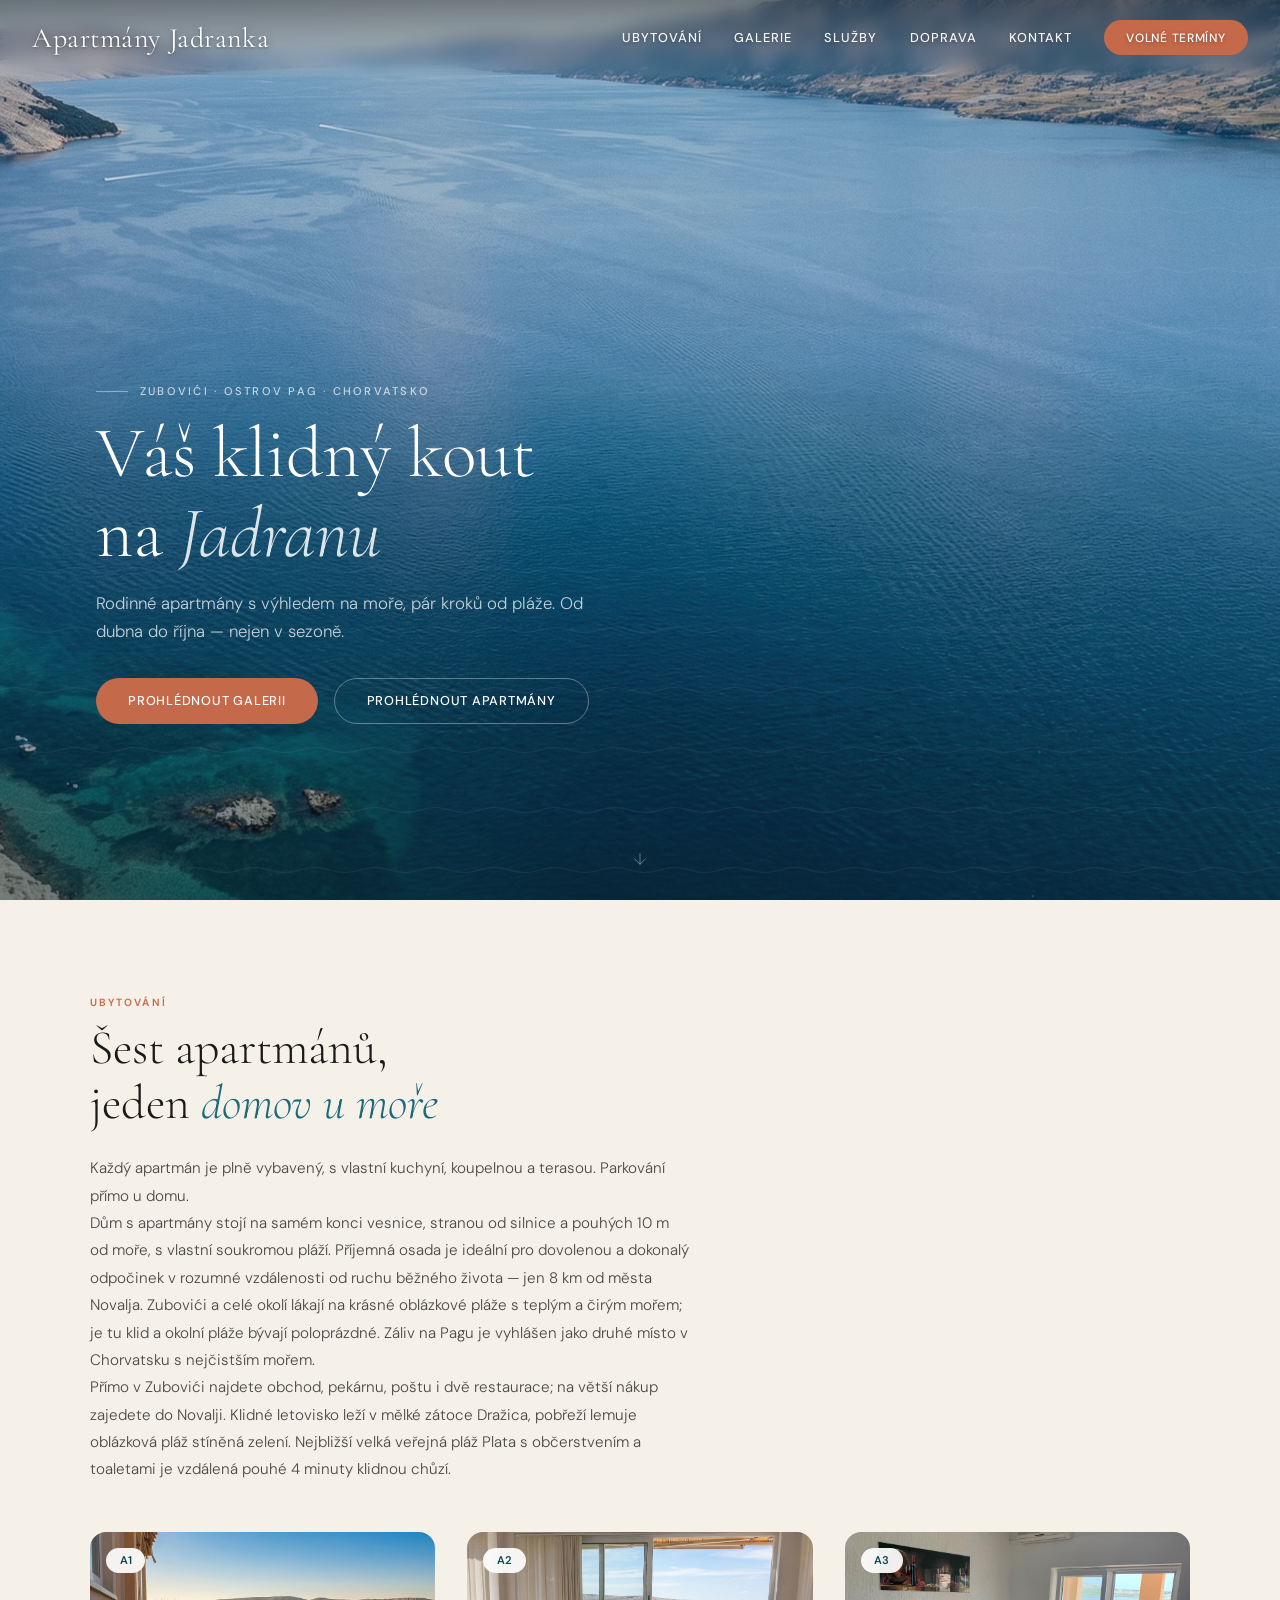
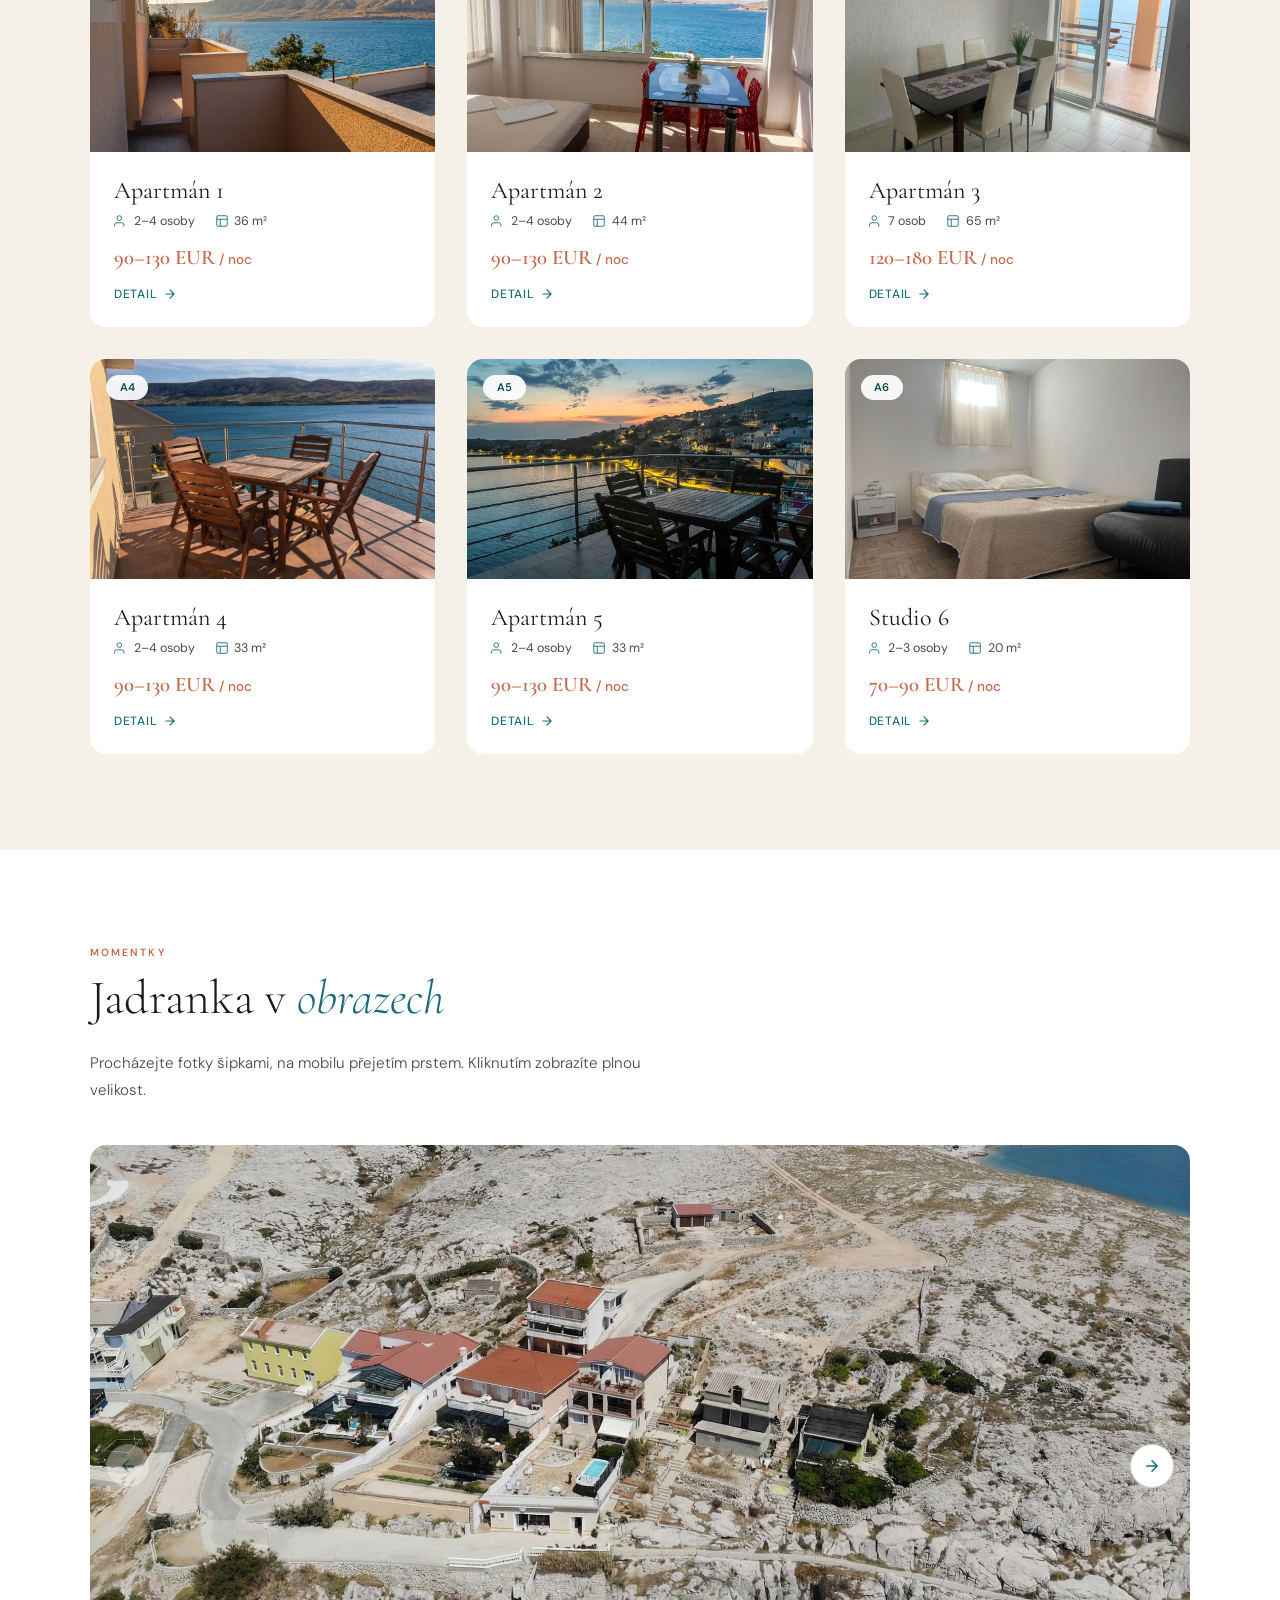
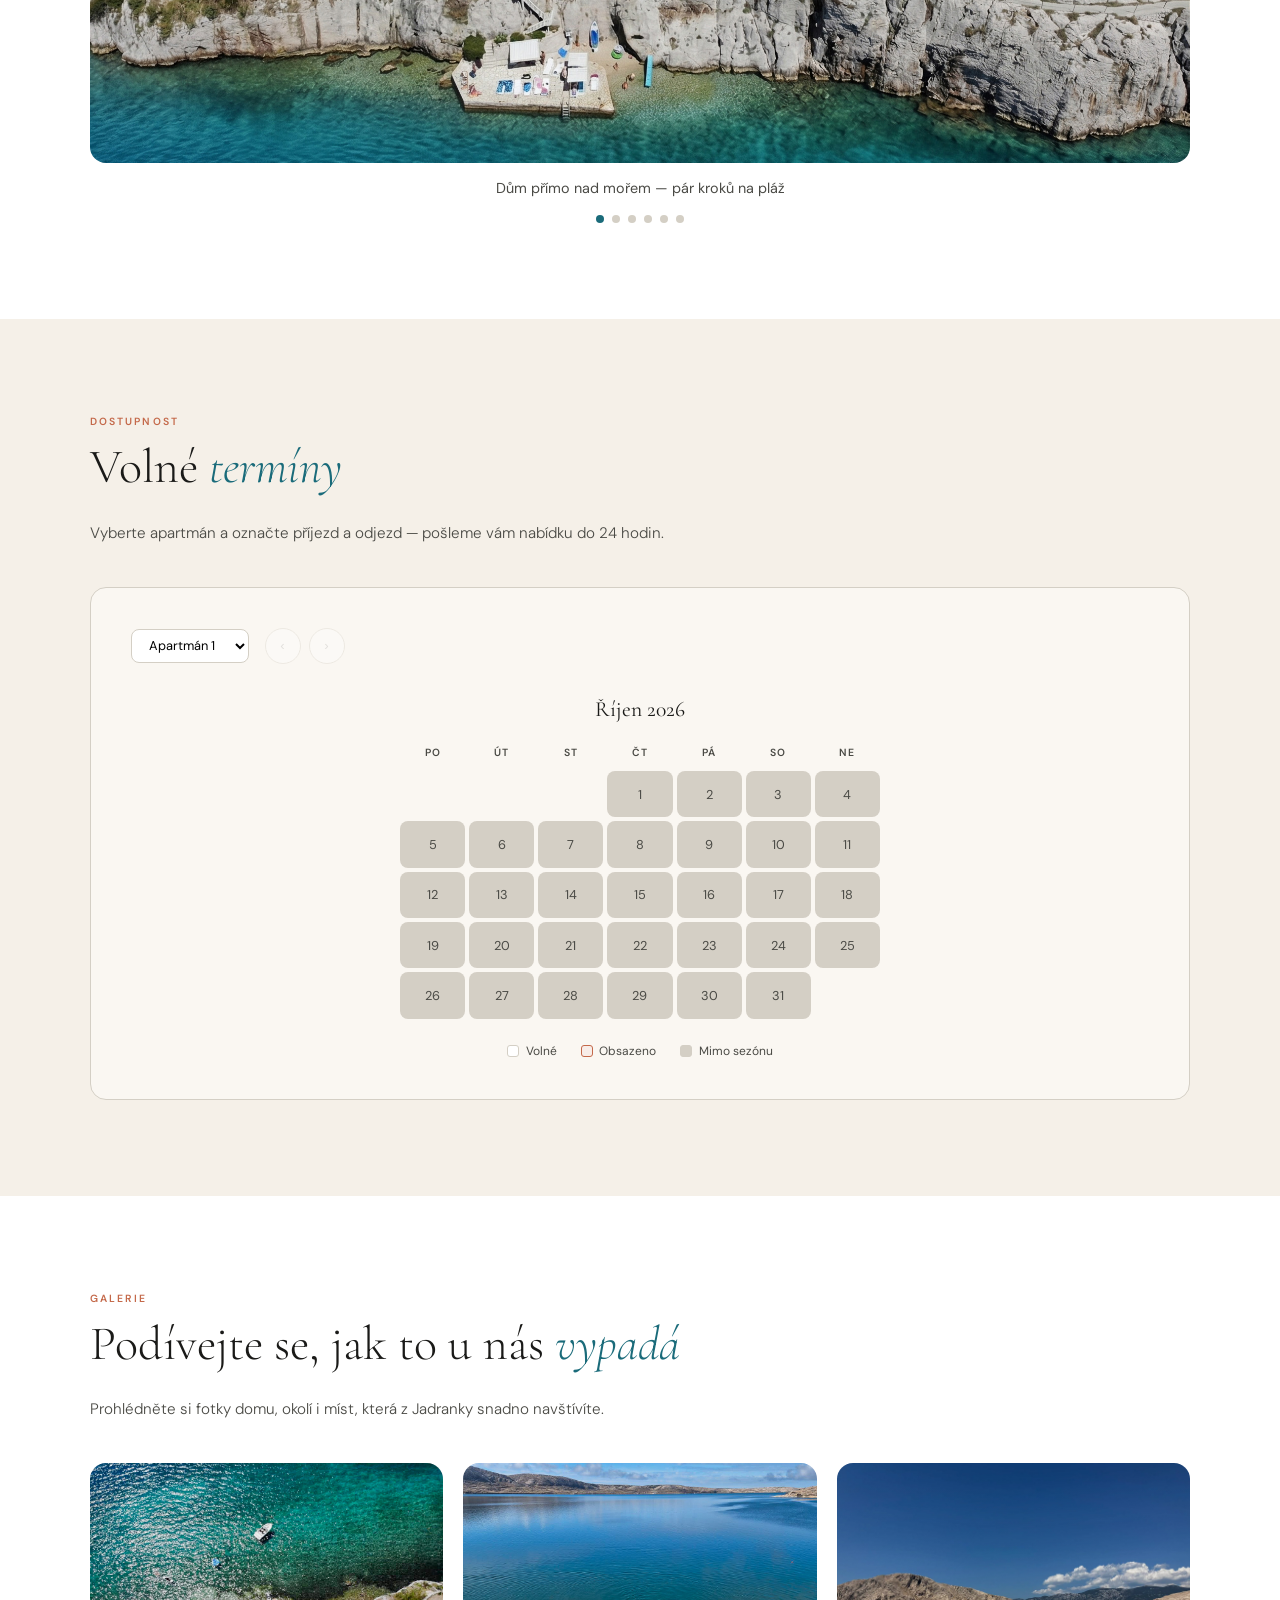
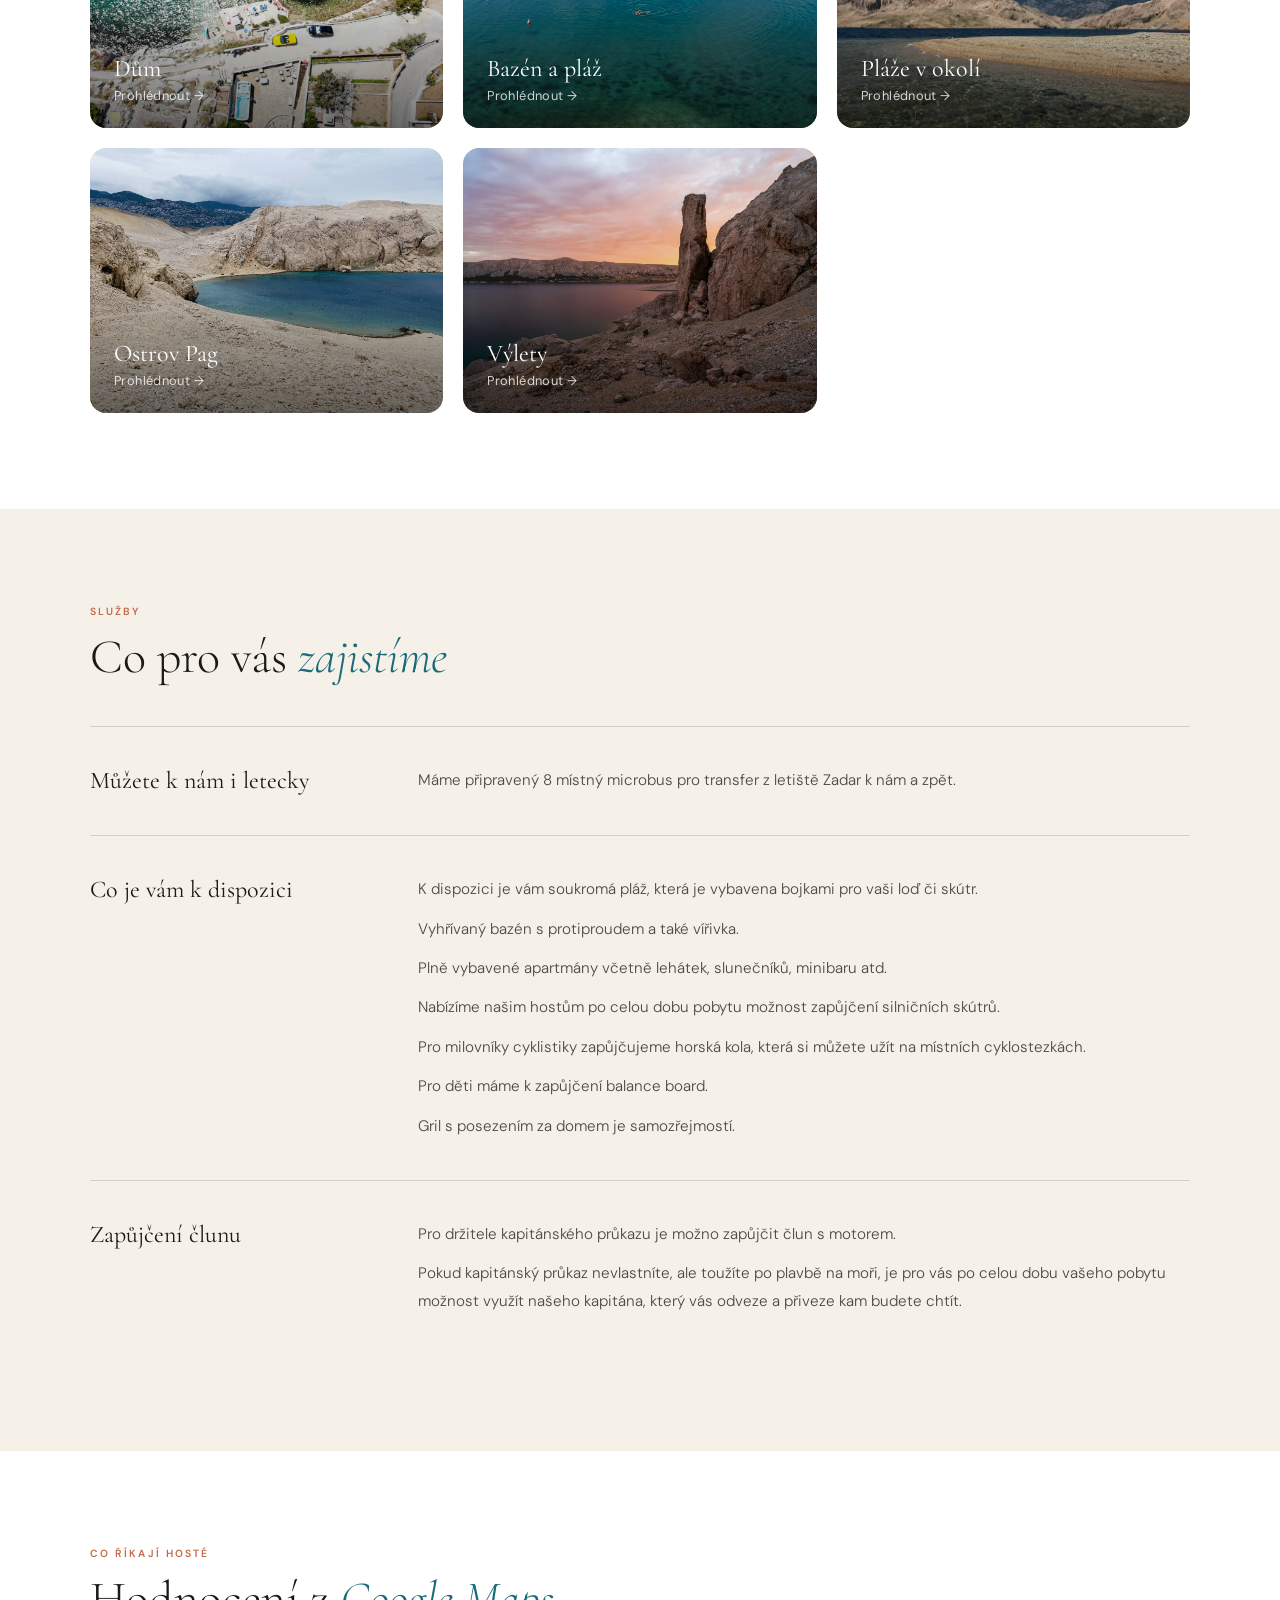
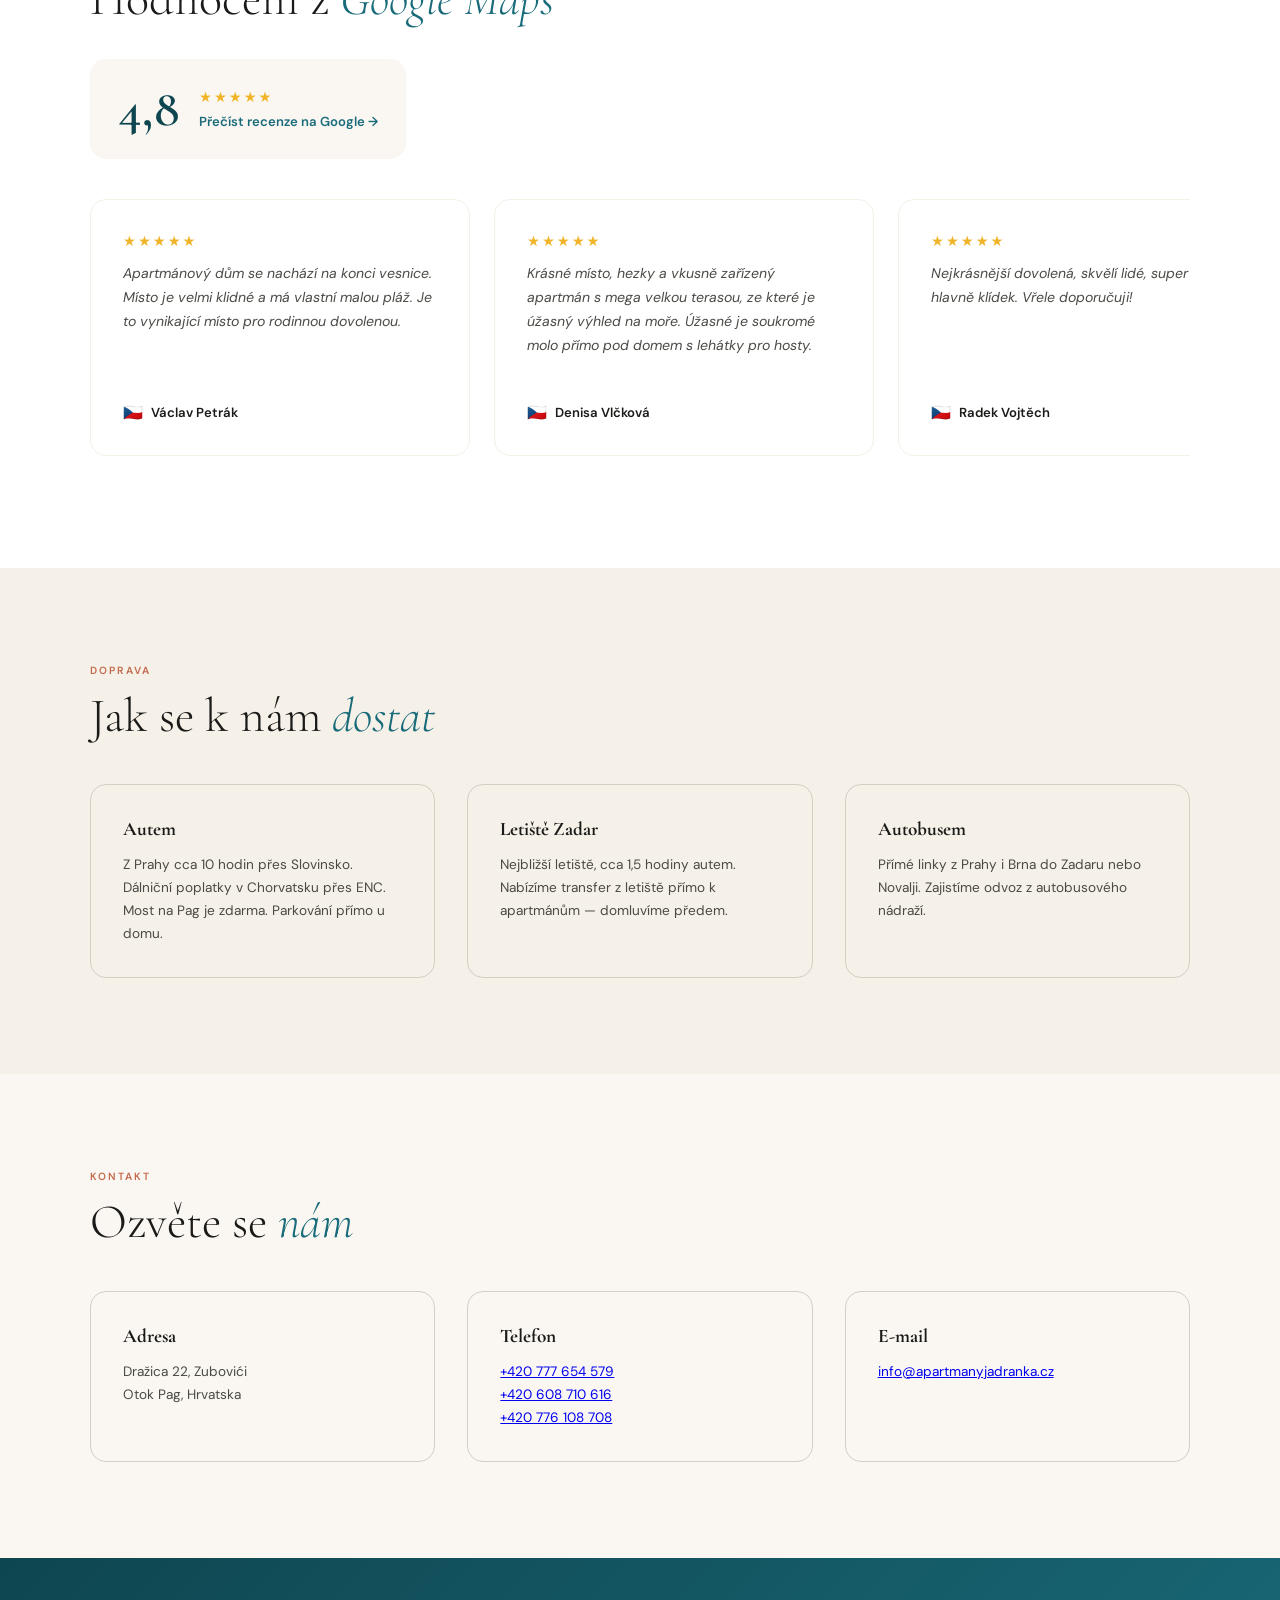
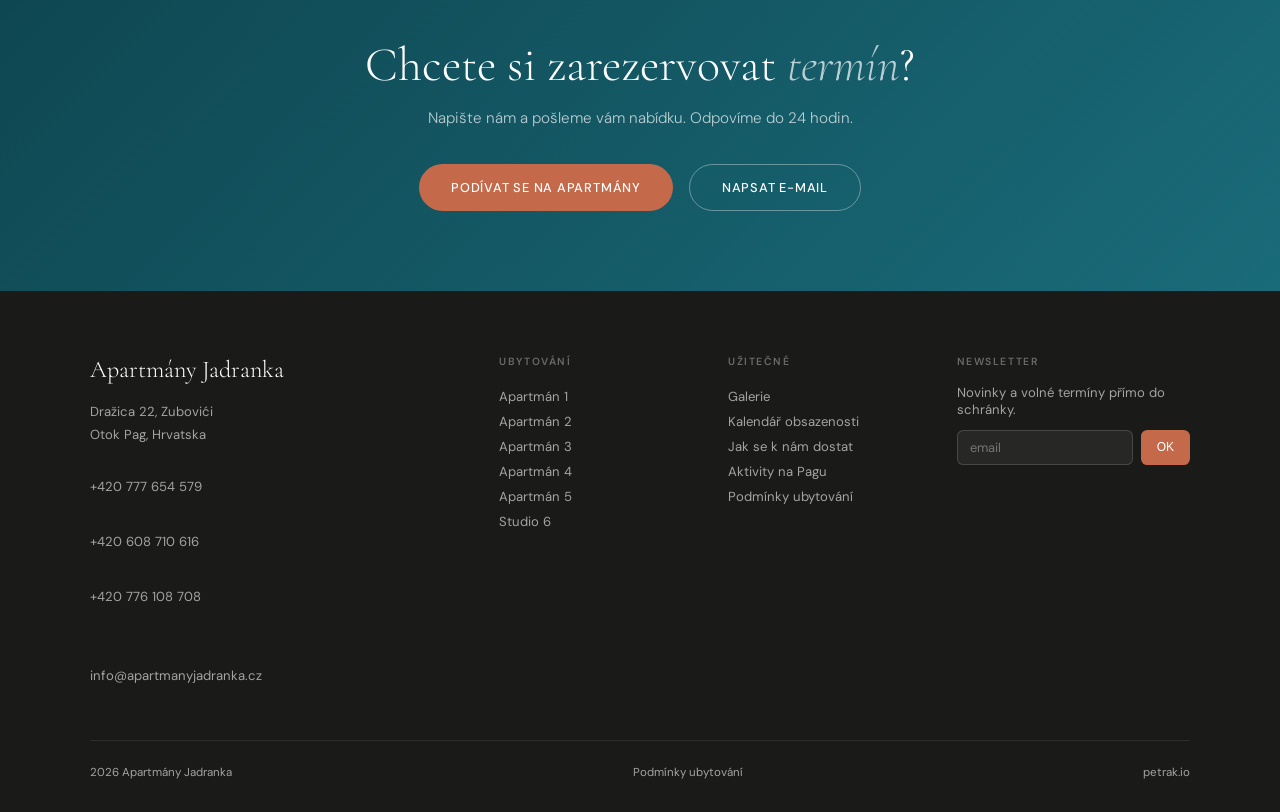
==== commit 73b96fb5: "Add price ranges, gallery arrow browsing, contact info, Ubytování text - Prices: show a from–to rang" ====
--- a/index.html
+++ b/index.html
@@ -40,6 +40,7 @@
     <!-- <a href="#leto">Léto</a>
     <a href="#aktivity">Mimo sezónu</a>-->
     <a href="#doprava">Doprava</a>
+    <a href="#kontakt">Kontakt</a>
     <a href="#kalendar" class="nav-cta">Volné termíny</a>
   </div>
 </nav>
@@ -80,6 +81,8 @@
     <div class="section-tag">Ubytování</div>
     <h2 class="section-title fade-in">Šest apartmánů,<br>jeden <em>domov u moře</em></h2>
     <p class="section-desc fade-in stagger-1">Každý apartmán je plně vybavený, s vlastní kuchyní, koupelnou a terasou. Parkování přímo u domu.</p>
+    <p class="section-desc fade-in stagger-1">Dům s apartmány stojí na samém konci vesnice, stranou od silnice a pouhých 10 m od moře, s vlastní soukromou pláží. Příjemná osada je ideální pro dovolenou a dokonalý odpočinek v rozumné vzdálenosti od ruchu běžného života — jen 8 km od města Novalja. Zubovići a celé okolí lákají na krásné oblázkové pláže s teplým a čirým mořem; je tu klid a okolní pláže bývají poloprázdné. Záliv na Pagu je vyhlášen jako druhé místo v Chorvatsku s nejčistším mořem.</p>
+    <p class="section-desc fade-in stagger-1">Přímo v Zubovići najdete obchod, pekárnu, poštu i dvě restaurace; na větší nákup zajedete do Novalji. Klidné letovisko leží v mělké zátoce Dražica, pobřeží lemuje oblázková pláž stíněná zelení. Nejbližší velká veřejná pláž Plata s občerstvením a toaletami je vzdálená pouhé 4 minuty klidnou chůzí.</p>
     <div class="apt-grid">
 
       <a href="apartman-1.html" class="apt-card fade-in stagger-1">
@@ -93,7 +96,7 @@
             <span><svg class="apt-meta-icon"><use href="#icon-people"/></svg> 2–4 osoby</span>
             <span><svg class="apt-meta-icon"><use href="#icon-area"/></svg> 36 m²</span>
           </div>
-          <div class="apt-price">od <span>90 EUR</span> / noc</div>
+          <div class="apt-price"><span>90–130 EUR</span> / noc</div>
           <div class="apt-link">Detail <svg><use href="#icon-arrow-right"/></svg></div>
         </div>
       </a>
@@ -109,7 +112,7 @@
             <span><svg class="apt-meta-icon"><use href="#icon-people"/></svg> 2–4 osoby</span>
             <span><svg class="apt-meta-icon"><use href="#icon-area"/></svg> 44 m²</span>
           </div>
-          <div class="apt-price">od <span>90 EUR</span> / noc</div>
+          <div class="apt-price"><span>90–130 EUR</span> / noc</div>
           <div class="apt-link">Detail <svg><use href="#icon-arrow-right"/></svg></div>
         </div>
       </a>
@@ -125,7 +128,7 @@
             <span><svg class="apt-meta-icon"><use href="#icon-people"/></svg> 7 osob</span>
             <span><svg class="apt-meta-icon"><use href="#icon-area"/></svg> 65 m²</span>
           </div>
-          <div class="apt-price">od <span>120 EUR</span> / noc</div>
+          <div class="apt-price"><span>120–180 EUR</span> / noc</div>
           <div class="apt-link">Detail <svg><use href="#icon-arrow-right"/></svg></div>
         </div>
       </a>
@@ -141,7 +144,7 @@
             <span><svg class="apt-meta-icon"><use href="#icon-people"/></svg> 2–4 osoby</span>
             <span><svg class="apt-meta-icon"><use href="#icon-area"/></svg> 33 m²</span>
           </div>
-          <div class="apt-price">od <span>90 EUR</span> / noc</div>
+          <div class="apt-price"><span>90–130 EUR</span> / noc</div>
           <div class="apt-link">Detail <svg><use href="#icon-arrow-right"/></svg></div>
         </div>
       </a>
@@ -157,7 +160,7 @@
             <span><svg class="apt-meta-icon"><use href="#icon-people"/></svg> 2–4 osoby</span>
             <span><svg class="apt-meta-icon"><use href="#icon-area"/></svg> 33 m²</span>
           </div>
-          <div class="apt-price">od <span>90 EUR</span> / noc</div>
+          <div class="apt-price"><span>90–130 EUR</span> / noc</div>
           <div class="apt-link">Detail <svg><use href="#icon-arrow-right"/></svg></div>
         </div>
       </a>
@@ -173,7 +176,7 @@
             <span><svg class="apt-meta-icon"><use href="#icon-people"/></svg> 2–3 osoby</span>
             <span><svg class="apt-meta-icon"><use href="#icon-area"/></svg> 20 m²</span>
           </div>
-          <div class="apt-price">od <span>70 EUR</span> / noc</div>
+          <div class="apt-price"><span>70–90 EUR</span> / noc</div>
           <div class="apt-link">Detail <svg><use href="#icon-arrow-right"/></svg></div>
         </div>
       </a>
@@ -591,6 +594,34 @@
 </section>
 
 <!-- ============================================================
+     Kontakt
+     ============================================================ -->
+<section class="contact" id="kontakt">
+  <div class="section-inner">
+    <div class="section-tag">Kontakt</div>
+    <h2 class="section-title fade-in">Ozvěte se <em>nám</em></h2>
+    <div class="transport-grid">
+      <div class="transport-card fade-in stagger-1">
+        <h3>Adresa</h3>
+        <p>Dražica 22, Zubovići<br>Otok Pag, Hrvatska</p>
+      </div>
+      <div class="transport-card fade-in stagger-2">
+        <h3>Telefon</h3>
+        <p>
+          <a href="tel:+420777654579">+420 777 654 579</a><br>
+          <a href="tel:+420608710616">+420 608 710 616</a><br>
+          <a href="tel:+420776108708">+420 776 108 708</a>
+        </p>
+      </div>
+      <div class="transport-card fade-in stagger-3">
+        <h3>E-mail</h3>
+        <p><a href="mailto:info@apartmanyjadranka.cz">info@apartmanyjadranka.cz</a></p>
+      </div>
+    </div>
+  </div>
+</section>
+
+<!-- ============================================================
      CTA
      ============================================================ -->
 <section class="cta-section">
@@ -599,7 +630,7 @@
     <p class="section-desc fade-in stagger-1">Napište nám a pošleme vám nabídku. Odpovíme do 24 hodin.</p>
     <div class="cta-actions fade-in stagger-2">
       <a href="#ubytovani" class="btn btn-primary">Podívat se na apartmány</a>
-      <a href="#" class="btn btn-ghost">Napsat e-mail</a>
+      <a href="mailto:info@apartmanyjadranka.cz" class="btn btn-ghost">Napsat e-mail</a>
     </div>
   </div>
 </section>
--- a/style.css
+++ b/style.css
@@ -877,6 +877,61 @@
 
 .lightbox-close:hover {
   background: rgba(255,255,255,.3);
+}
+
+.lightbox-nav {
+  position: absolute;
+  top: 50%;
+  transform: translateY(-50%);
+  width: 44px;
+  height: 44px;
+  border: none;
+  background: rgba(255,255,255,.15);
+  color: var(--white);
+  border-radius: 50%;
+  cursor: pointer;
+  display: flex;
+  align-items: center;
+  justify-content: center;
+  transition: background .2s, opacity .2s;
+  z-index: 1;
+}
+
+.lightbox-nav svg {
+  width: 20px;
+  height: 20px;
+  stroke: currentColor;
+  fill: none;
+  stroke-width: 2;
+}
+
+.lightbox-nav:not(:disabled):hover {
+  background: rgba(255,255,255,.3);
+}
+
+.lightbox-nav:disabled {
+  opacity: .25;
+  cursor: default;
+}
+
+.lightbox-prev {
+  left: 1rem;
+  transform: translateY(-50%) scaleX(-1);
+}
+
+.lightbox-next {
+  right: 1rem;
+}
+
+.lightbox-counter {
+  position: absolute;
+  bottom: 1.25rem;
+  left: 50%;
+  transform: translateX(-50%);
+  color: rgba(255,255,255,.85);
+  font-size: .85rem;
+  letter-spacing: .02em;
+  cursor: default;
 }
 
 /* ============================================================
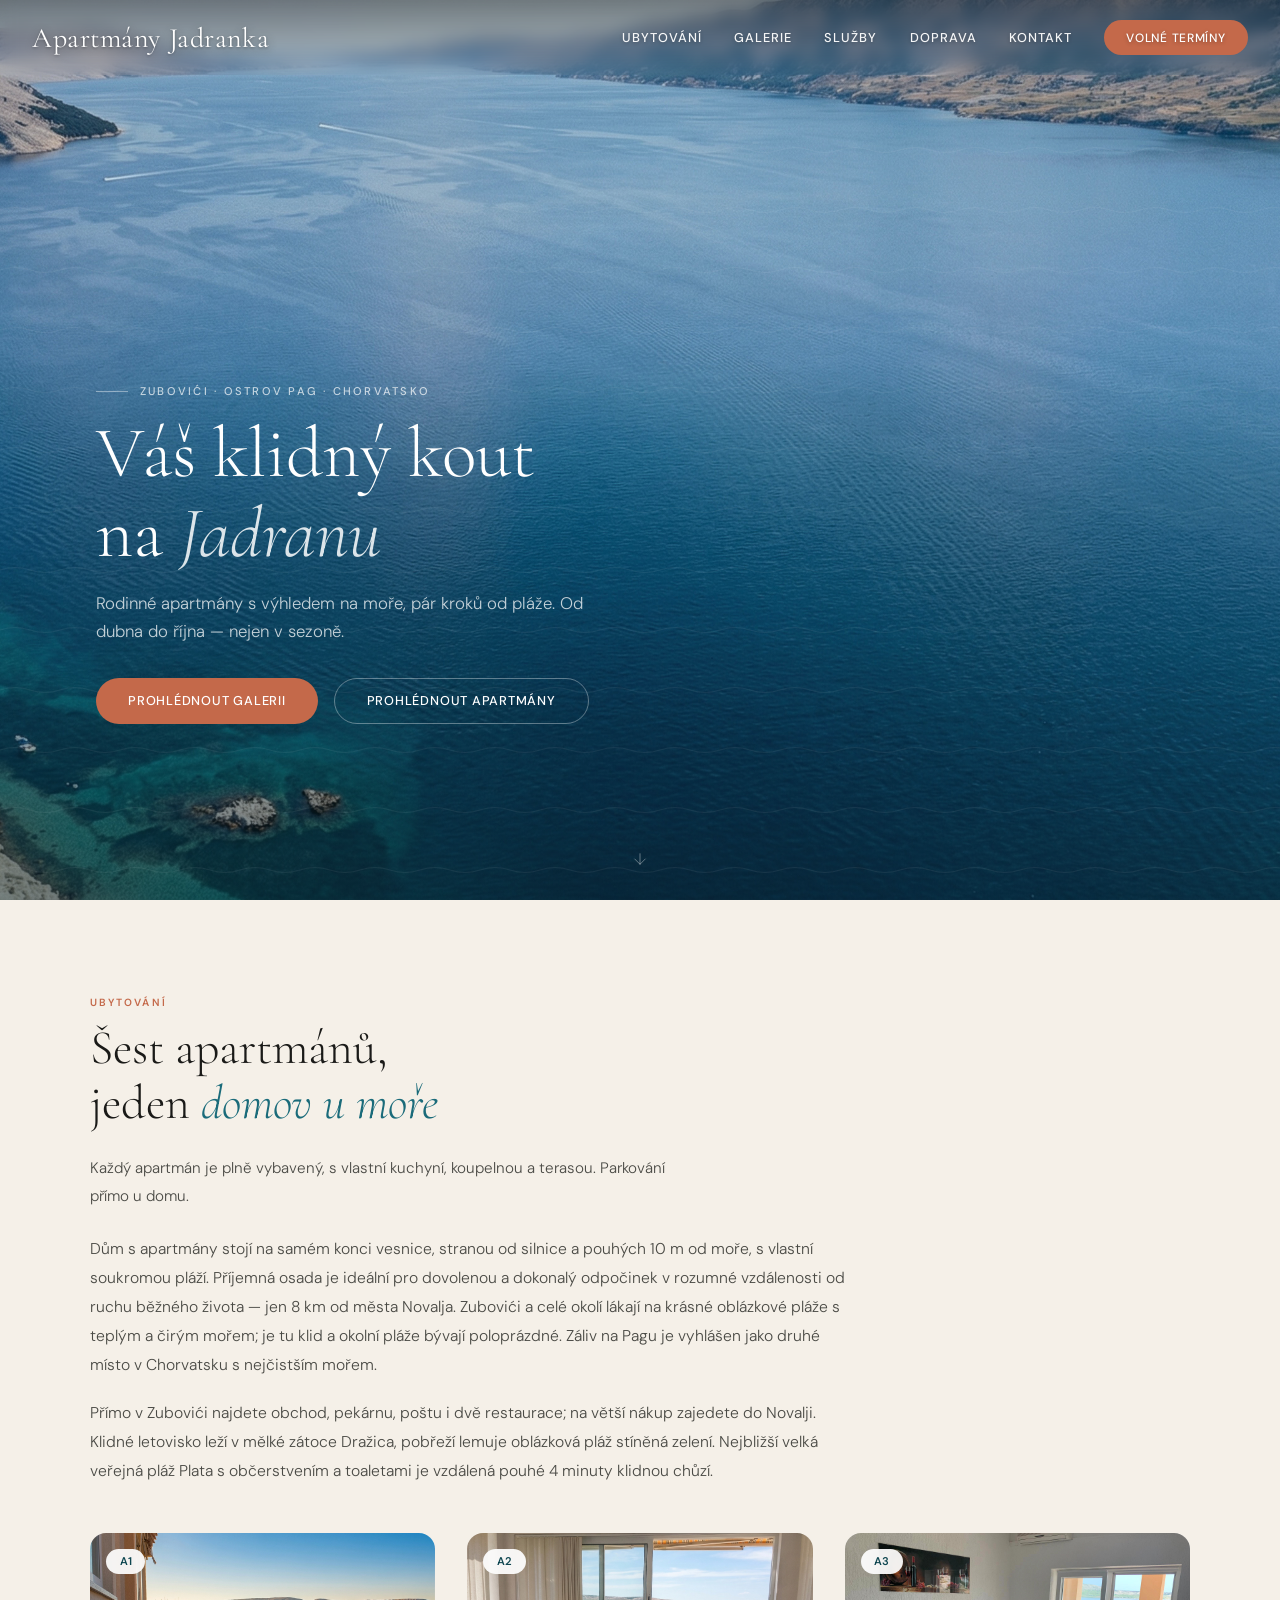
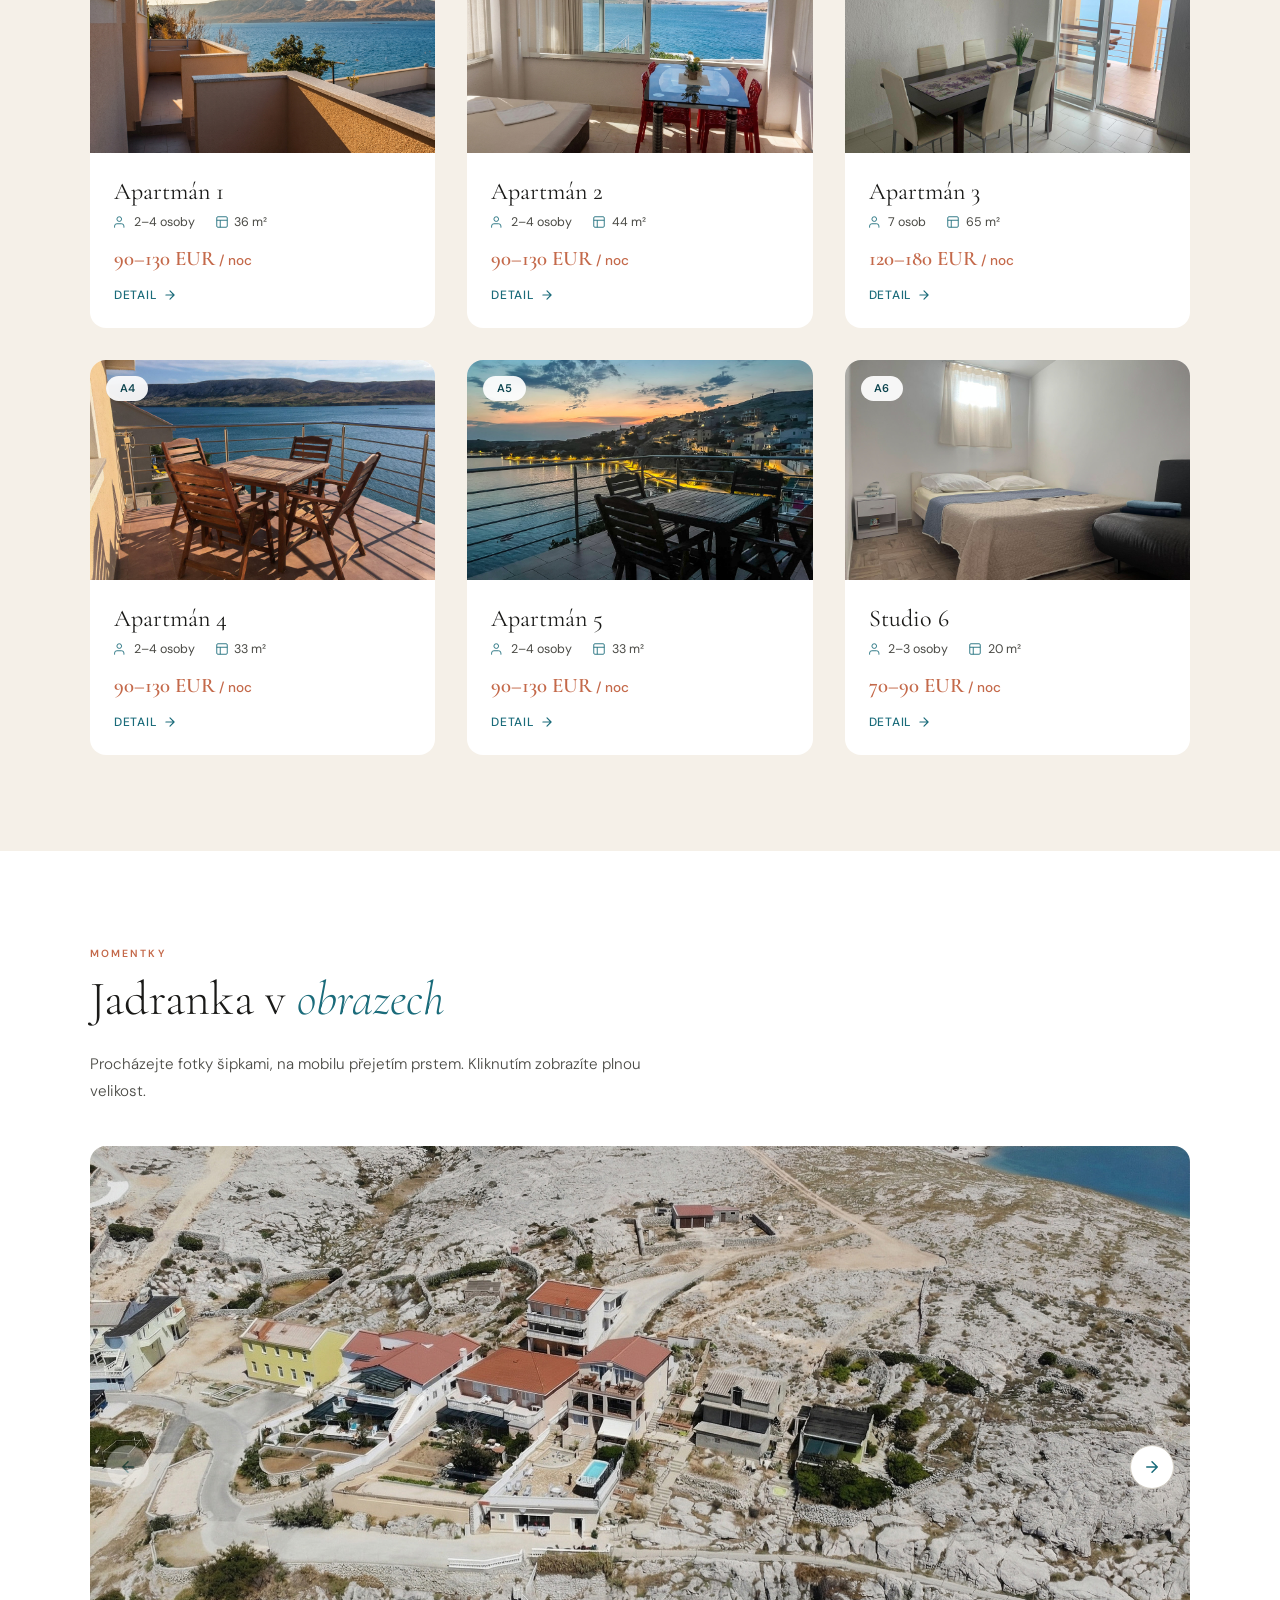
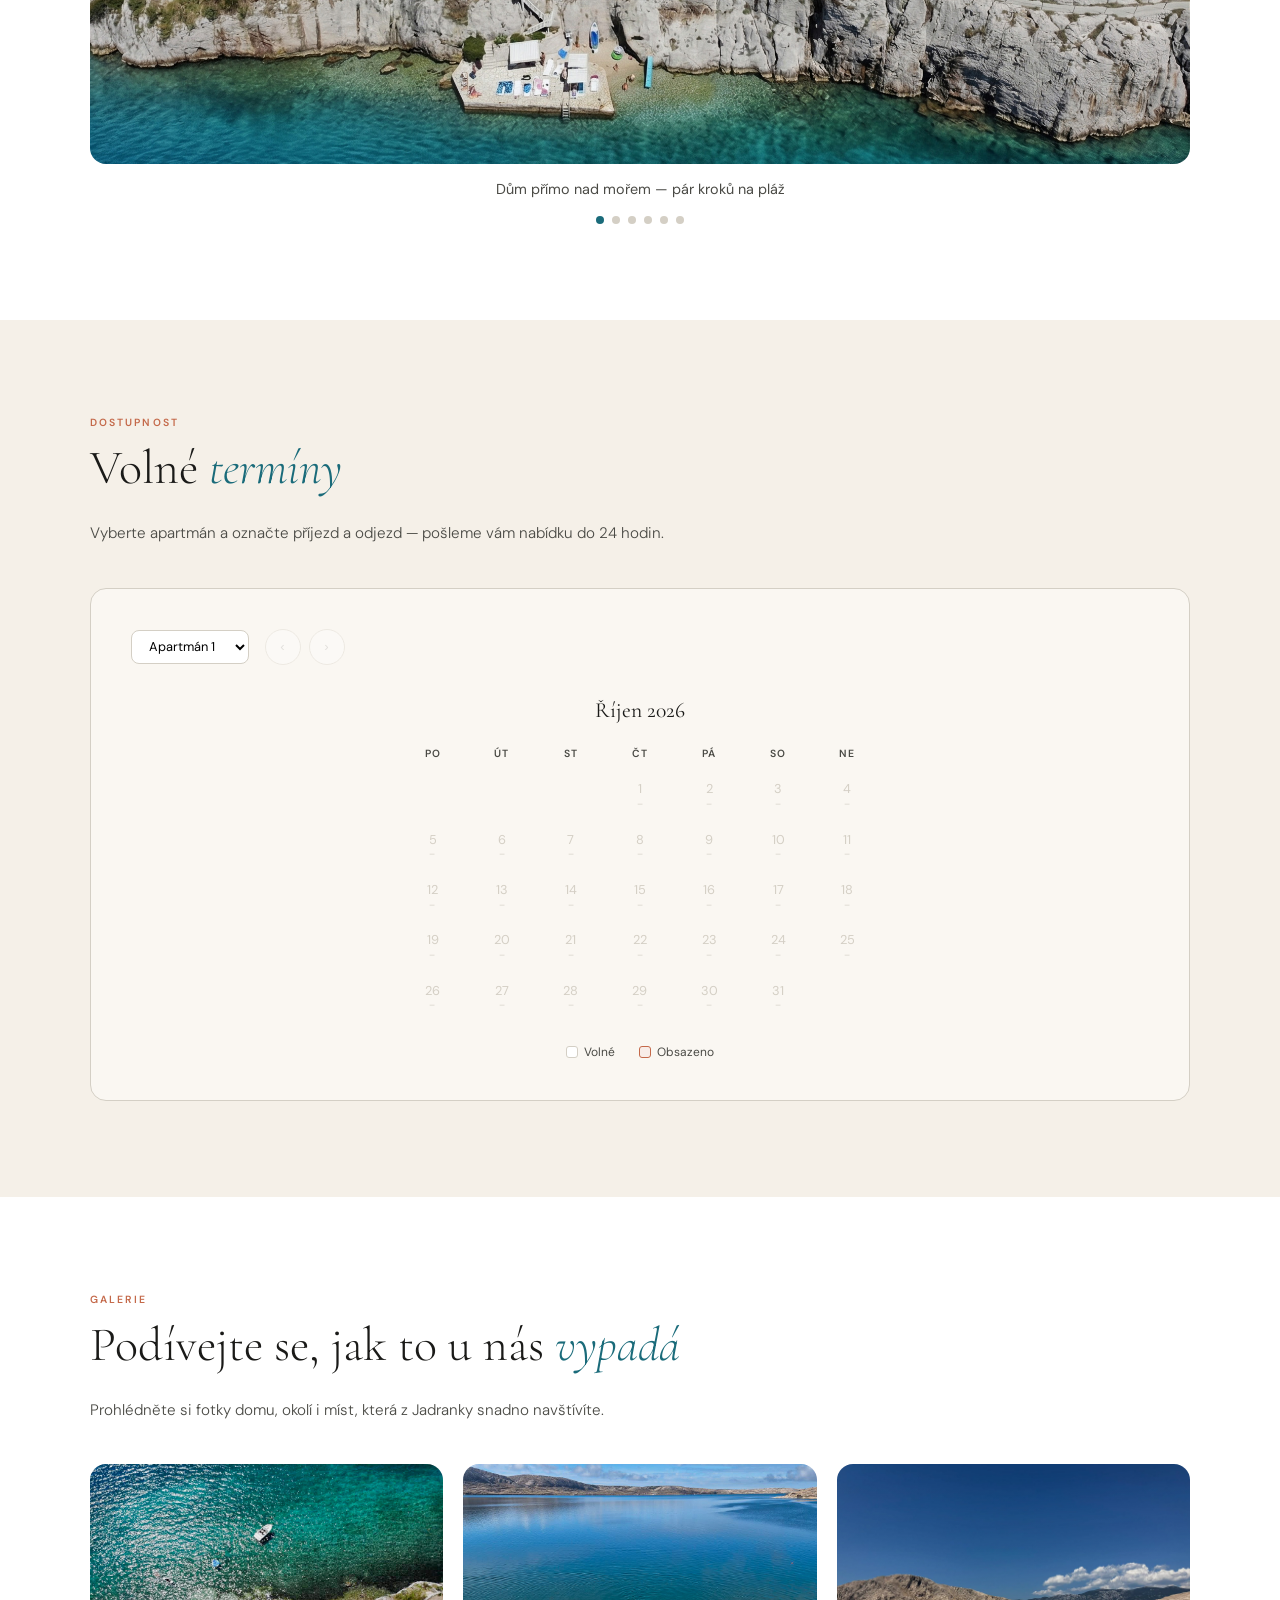
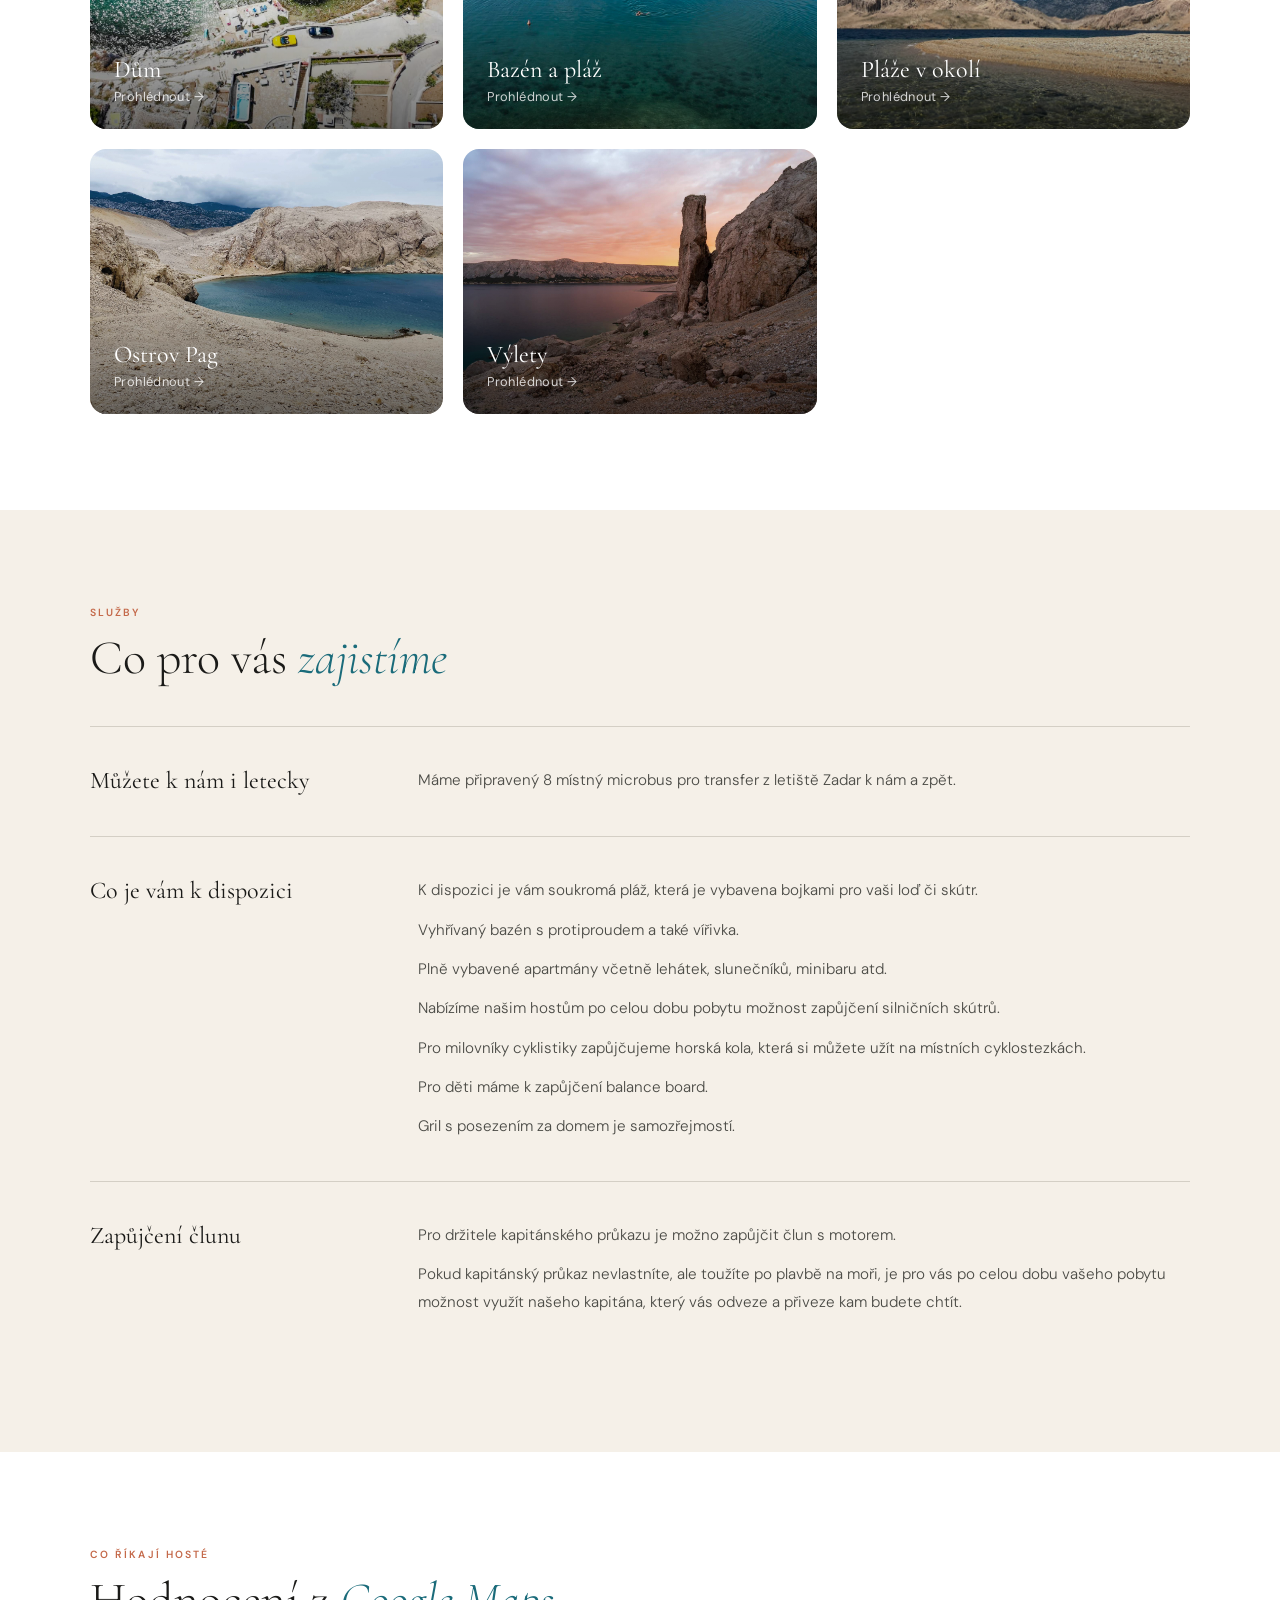
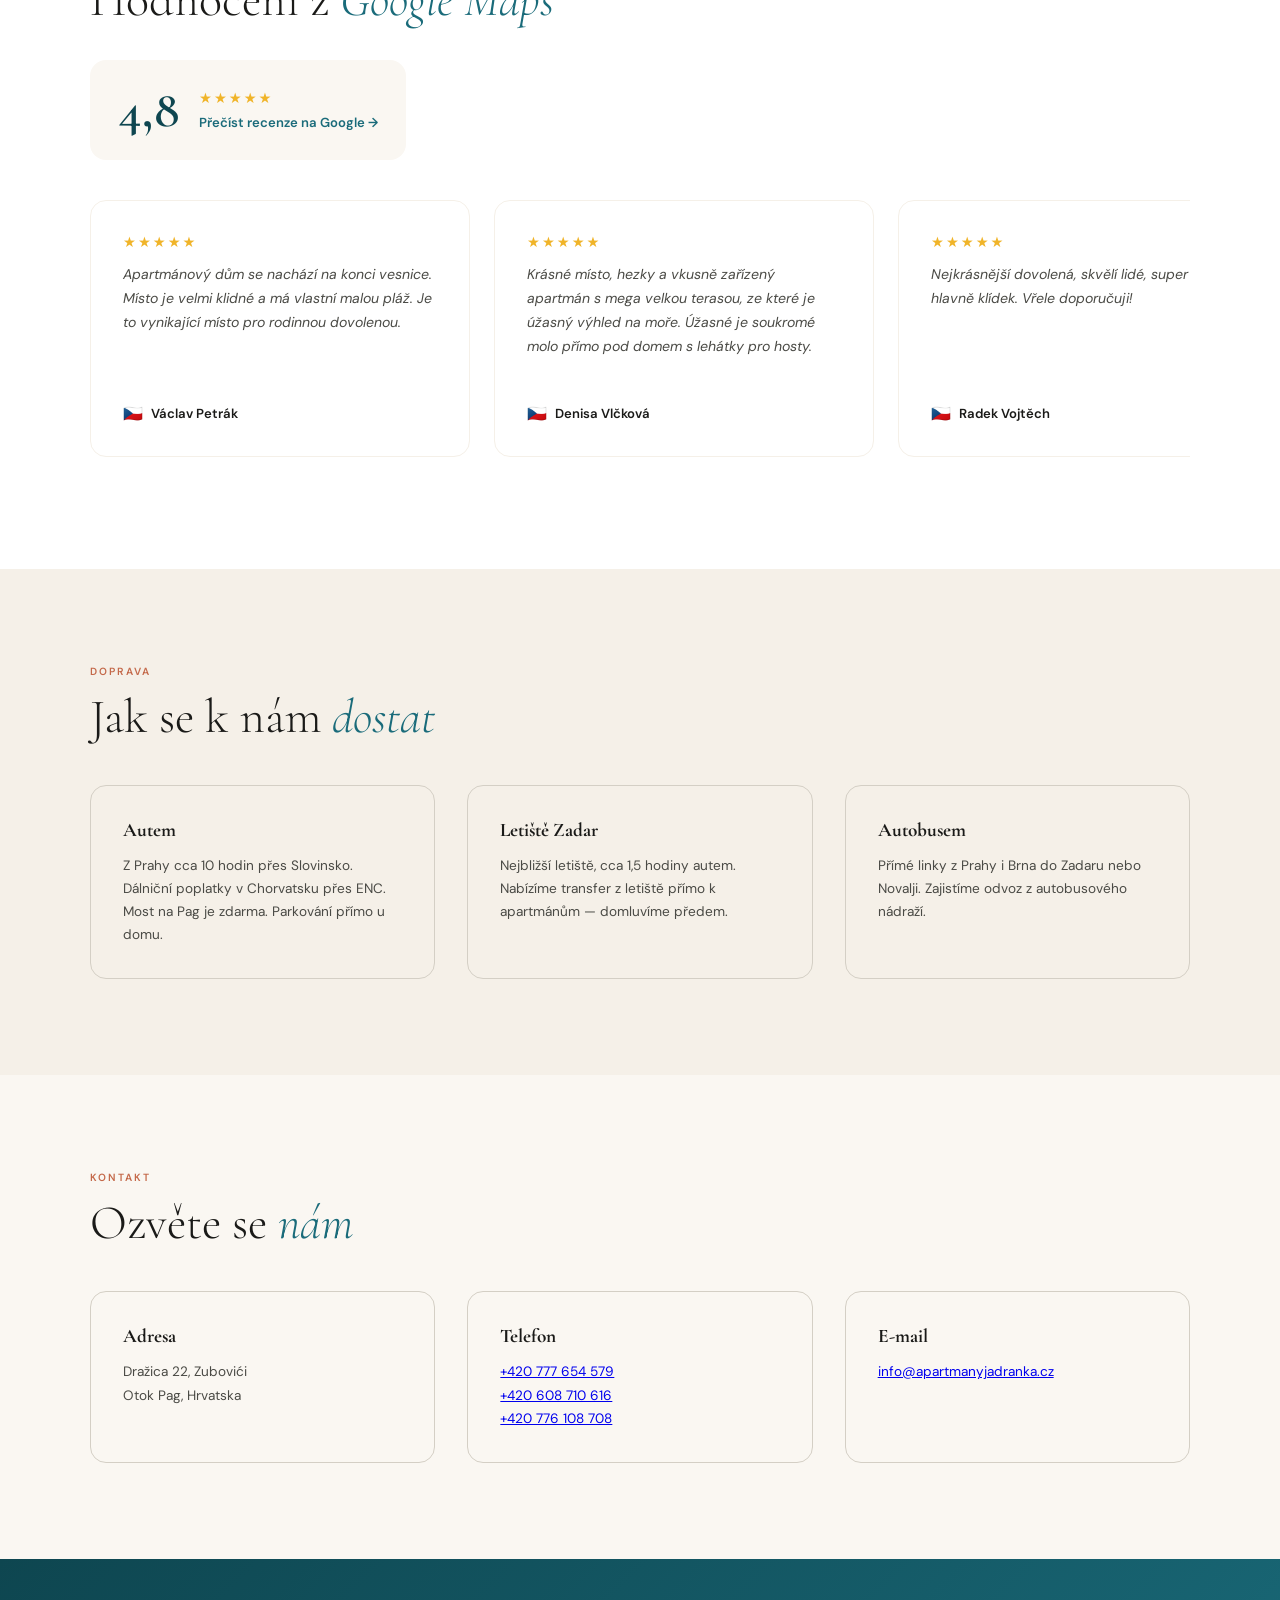
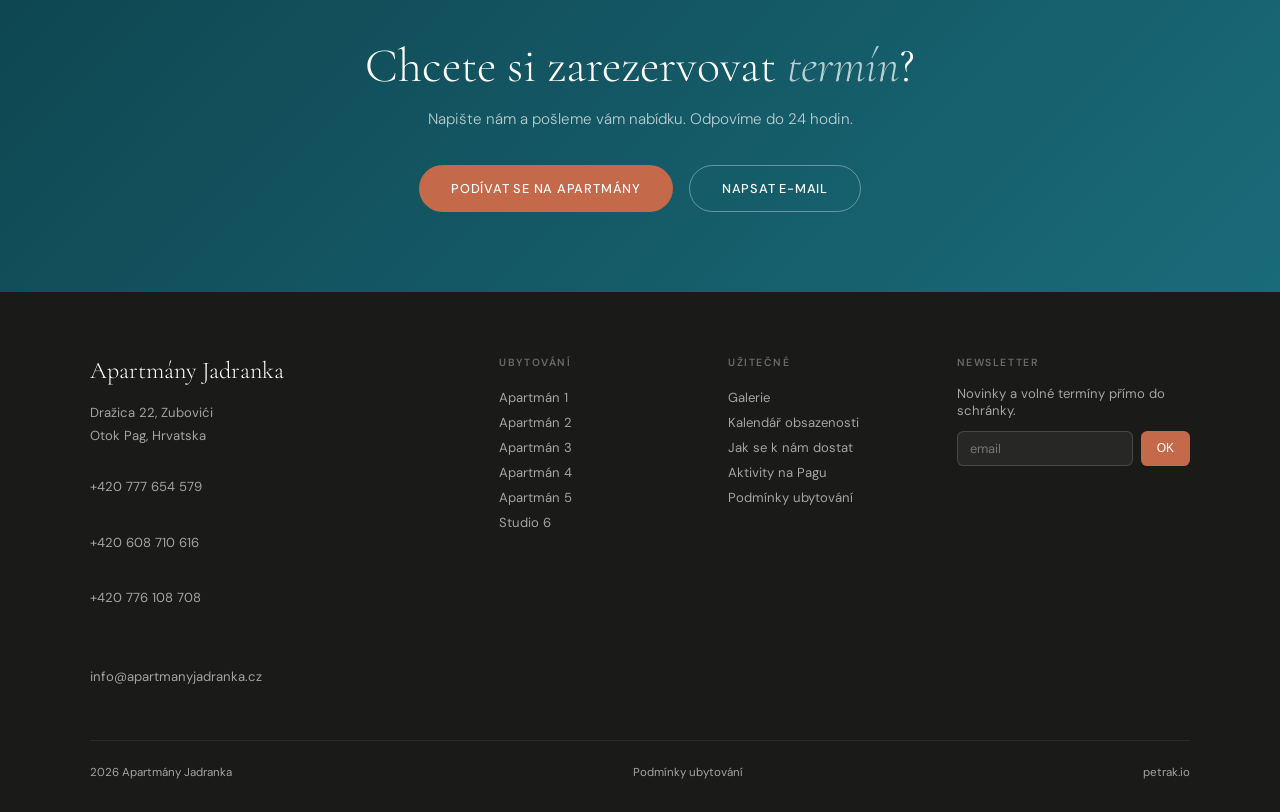
==== commit ed02540e: "Fix cramped Ubytování intro text layout The location description was three stacked .section-desc par" ====
--- a/index.html
+++ b/index.html
@@ -81,8 +81,10 @@
     <div class="section-tag">Ubytování</div>
     <h2 class="section-title fade-in">Šest apartmánů,<br>jeden <em>domov u moře</em></h2>
     <p class="section-desc fade-in stagger-1">Každý apartmán je plně vybavený, s vlastní kuchyní, koupelnou a terasou. Parkování přímo u domu.</p>
-    <p class="section-desc fade-in stagger-1">Dům s apartmány stojí na samém konci vesnice, stranou od silnice a pouhých 10 m od moře, s vlastní soukromou pláží. Příjemná osada je ideální pro dovolenou a dokonalý odpočinek v rozumné vzdálenosti od ruchu běžného života — jen 8 km od města Novalja. Zubovići a celé okolí lákají na krásné oblázkové pláže s teplým a čirým mořem; je tu klid a okolní pláže bývají poloprázdné. Záliv na Pagu je vyhlášen jako druhé místo v Chorvatsku s nejčistším mořem.</p>
-    <p class="section-desc fade-in stagger-1">Přímo v Zubovići najdete obchod, pekárnu, poštu i dvě restaurace; na větší nákup zajedete do Novalji. Klidné letovisko leží v mělké zátoce Dražica, pobřeží lemuje oblázková pláž stíněná zelení. Nejbližší velká veřejná pláž Plata s občerstvením a toaletami je vzdálená pouhé 4 minuty klidnou chůzí.</p>
+    <div class="apt-intro fade-in stagger-1">
+      <p>Dům s apartmány stojí na samém konci vesnice, stranou od silnice a pouhých 10 m od moře, s vlastní soukromou pláží. Příjemná osada je ideální pro dovolenou a dokonalý odpočinek v rozumné vzdálenosti od ruchu běžného života — jen 8 km od města Novalja. Zubovići a celé okolí lákají na krásné oblázkové pláže s teplým a čirým mořem; je tu klid a okolní pláže bývají poloprázdné. Záliv na Pagu je vyhlášen jako druhé místo v Chorvatsku s nejčistším mořem.</p>
+      <p>Přímo v Zubovići najdete obchod, pekárnu, poštu i dvě restaurace; na větší nákup zajedete do Novalji. Klidné letovisko leží v mělké zátoce Dražica, pobřeží lemuje oblázková pláž stíněná zelení. Nejbližší velká veřejná pláž Plata s občerstvením a toaletami je vzdálená pouhé 4 minuty klidnou chůzí.</p>
+    </div>
     <div class="apt-grid">
 
       <a href="apartman-1.html" class="apt-card fade-in stagger-1">
--- a/style.css
+++ b/style.css
@@ -361,6 +361,22 @@
    ============================================================ */
 .apartments {
   background: var(--sand);
+}
+
+.apt-intro {
+  max-width: 760px;
+  margin-top: 1.5rem;
+}
+
+.apt-intro p {
+  font-size: .98rem;
+  font-weight: 300;
+  color: var(--ink-light);
+  line-height: 1.85;
+}
+
+.apt-intro p + p {
+  margin-top: 1.15rem;
 }
 
 .apt-grid {
@@ -1066,11 +1082,29 @@
   letter-spacing: .02em;
 }
 
-.cal-day.out,
+.cal-day.out {
+  background: var(--stone);
+  color: var(--ink-light);
+  cursor: default;
+}
+
 .cal-day.past {
-  background: var(--stone);
-  color: var(--ink-light);
+  background: none;
+  color: var(--stone);
   cursor: default;
+}
+
+.cal-day.past .cal-day-price {
+  color: var(--stone);
+}
+
+.cal-day.today {
+  box-shadow: inset 0 0 0 1.5px var(--sea);
+  font-weight: 600;
+}
+
+.cal-day.today .cal-day-num {
+  font-weight: 700;
 }
 
 .cal-day.sel-start,
@@ -1202,11 +1236,6 @@
 .cal-legend-dot--booked {
   background: var(--terracotta-light);
   border: 1px solid var(--terracotta);
-}
-
-.cal-legend-dot--out {
-  background: var(--stone);
-  border: 1px solid var(--stone);
 }
 
 /* --- Reservation form --- */
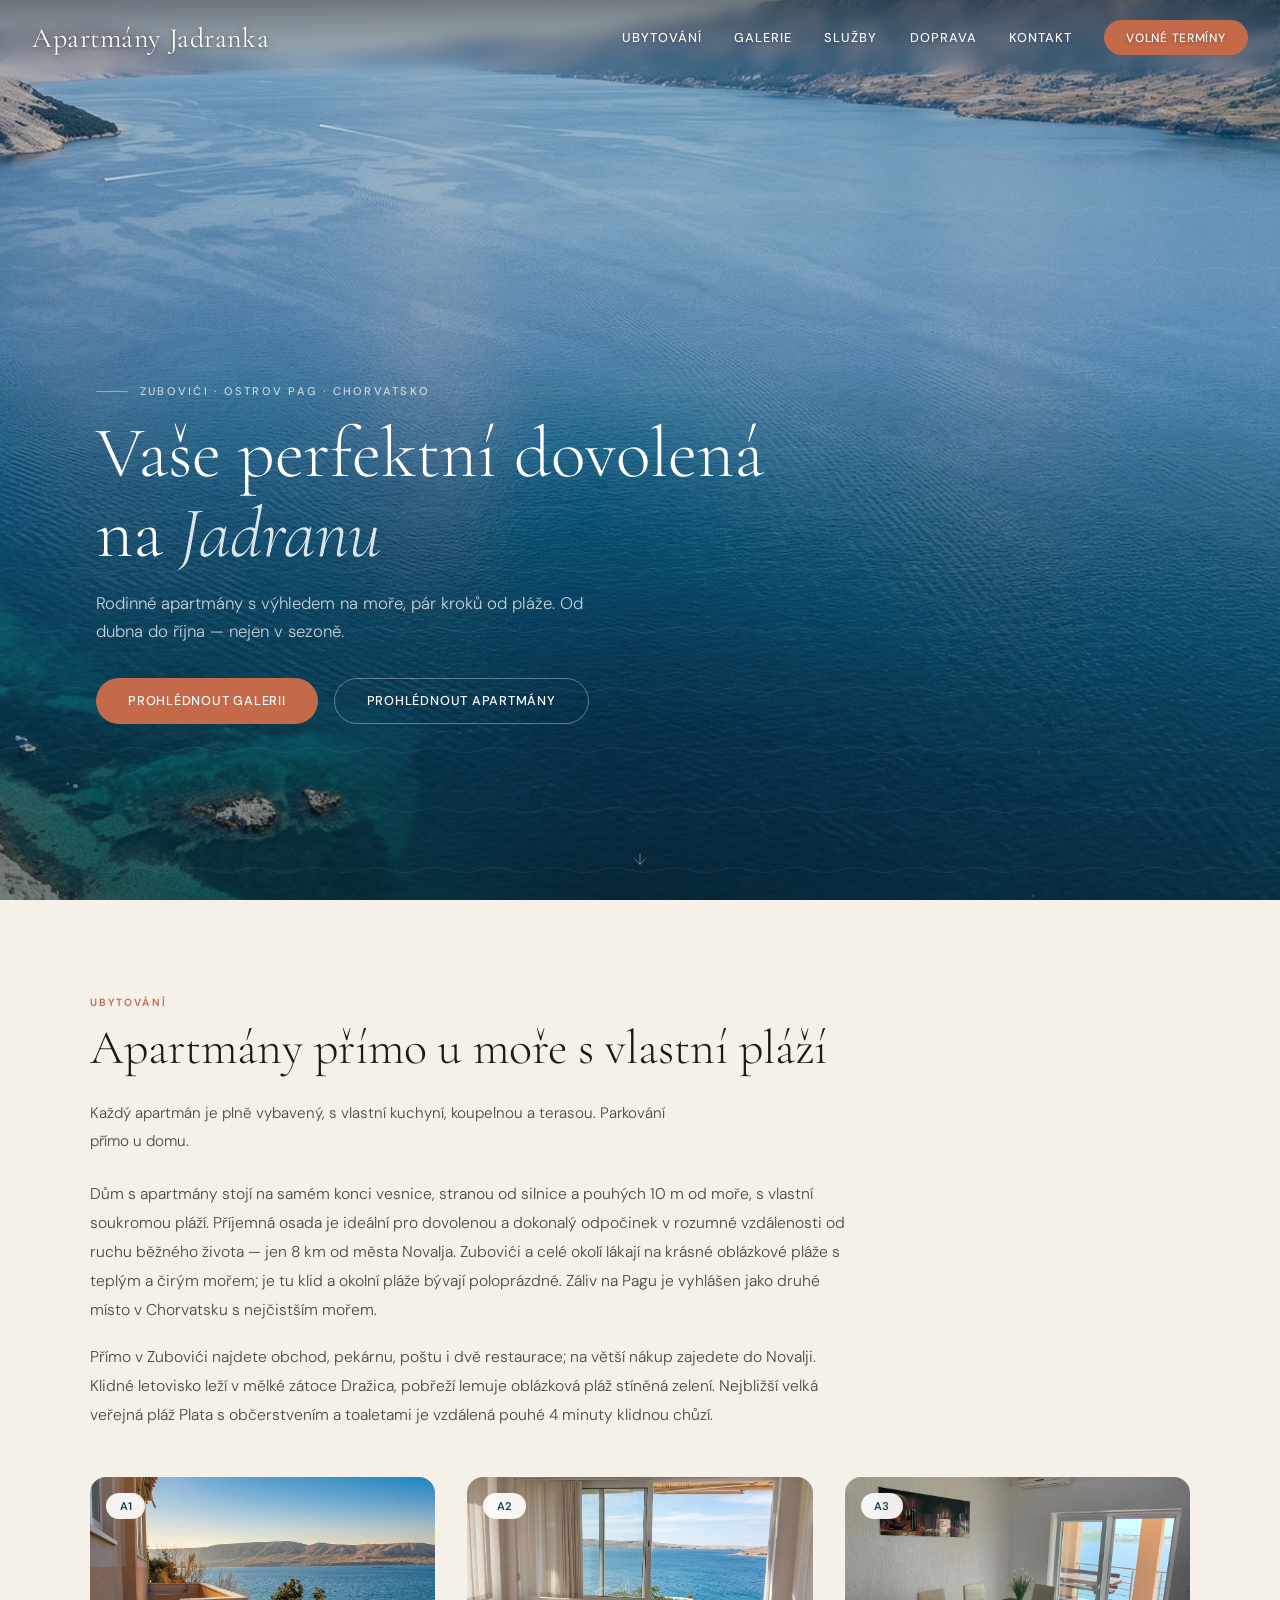
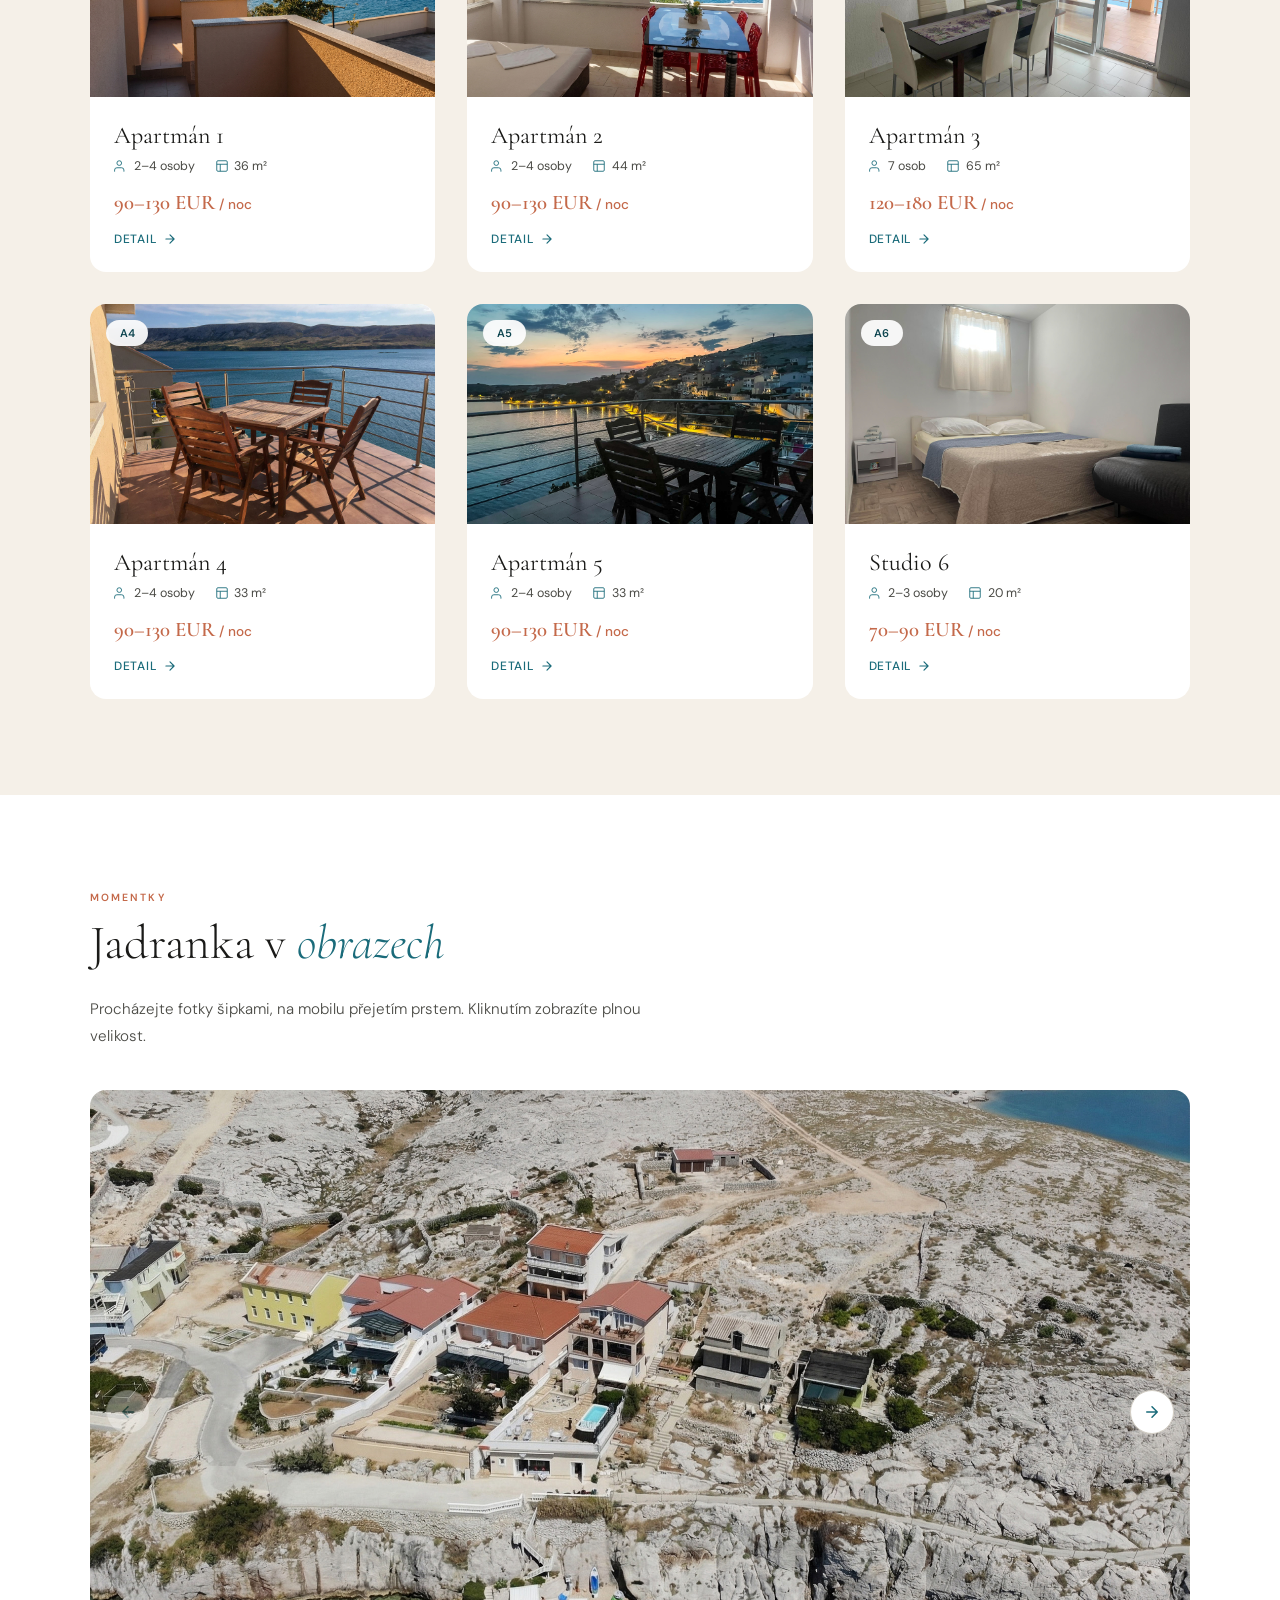
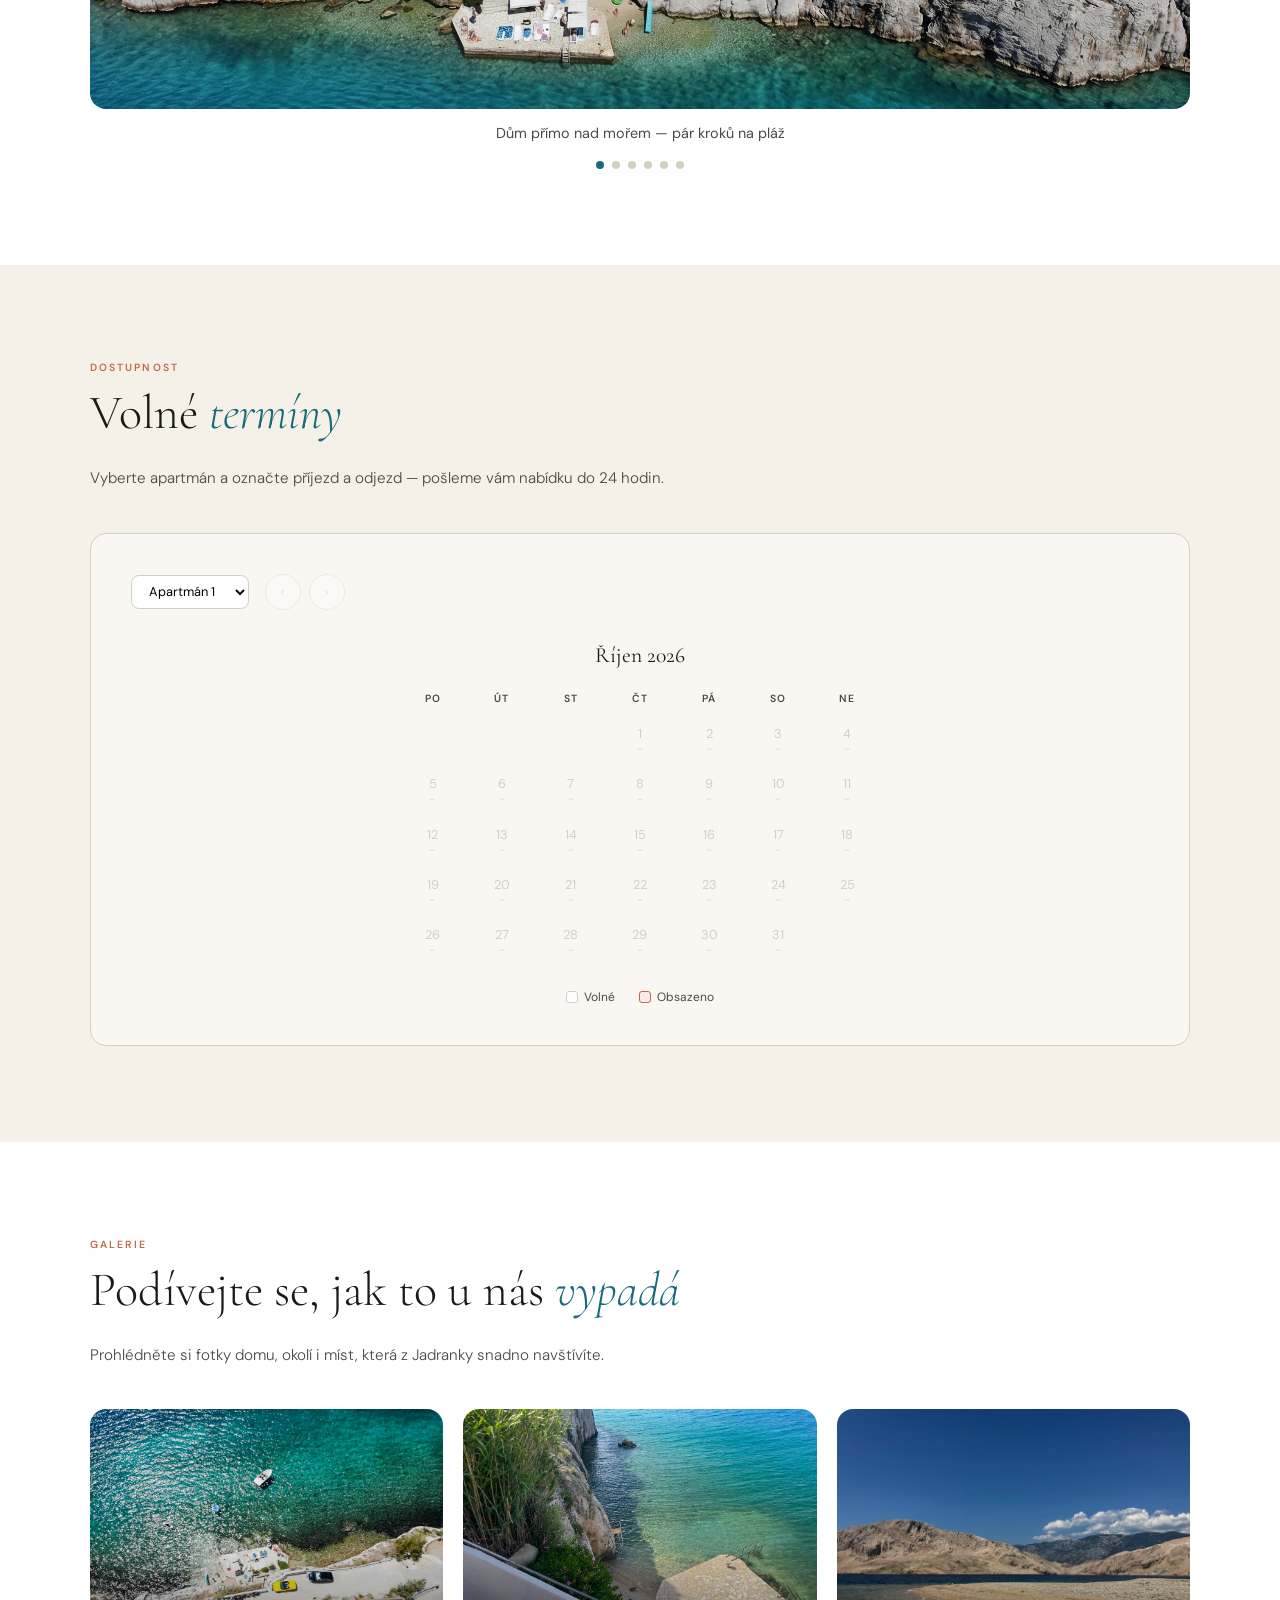
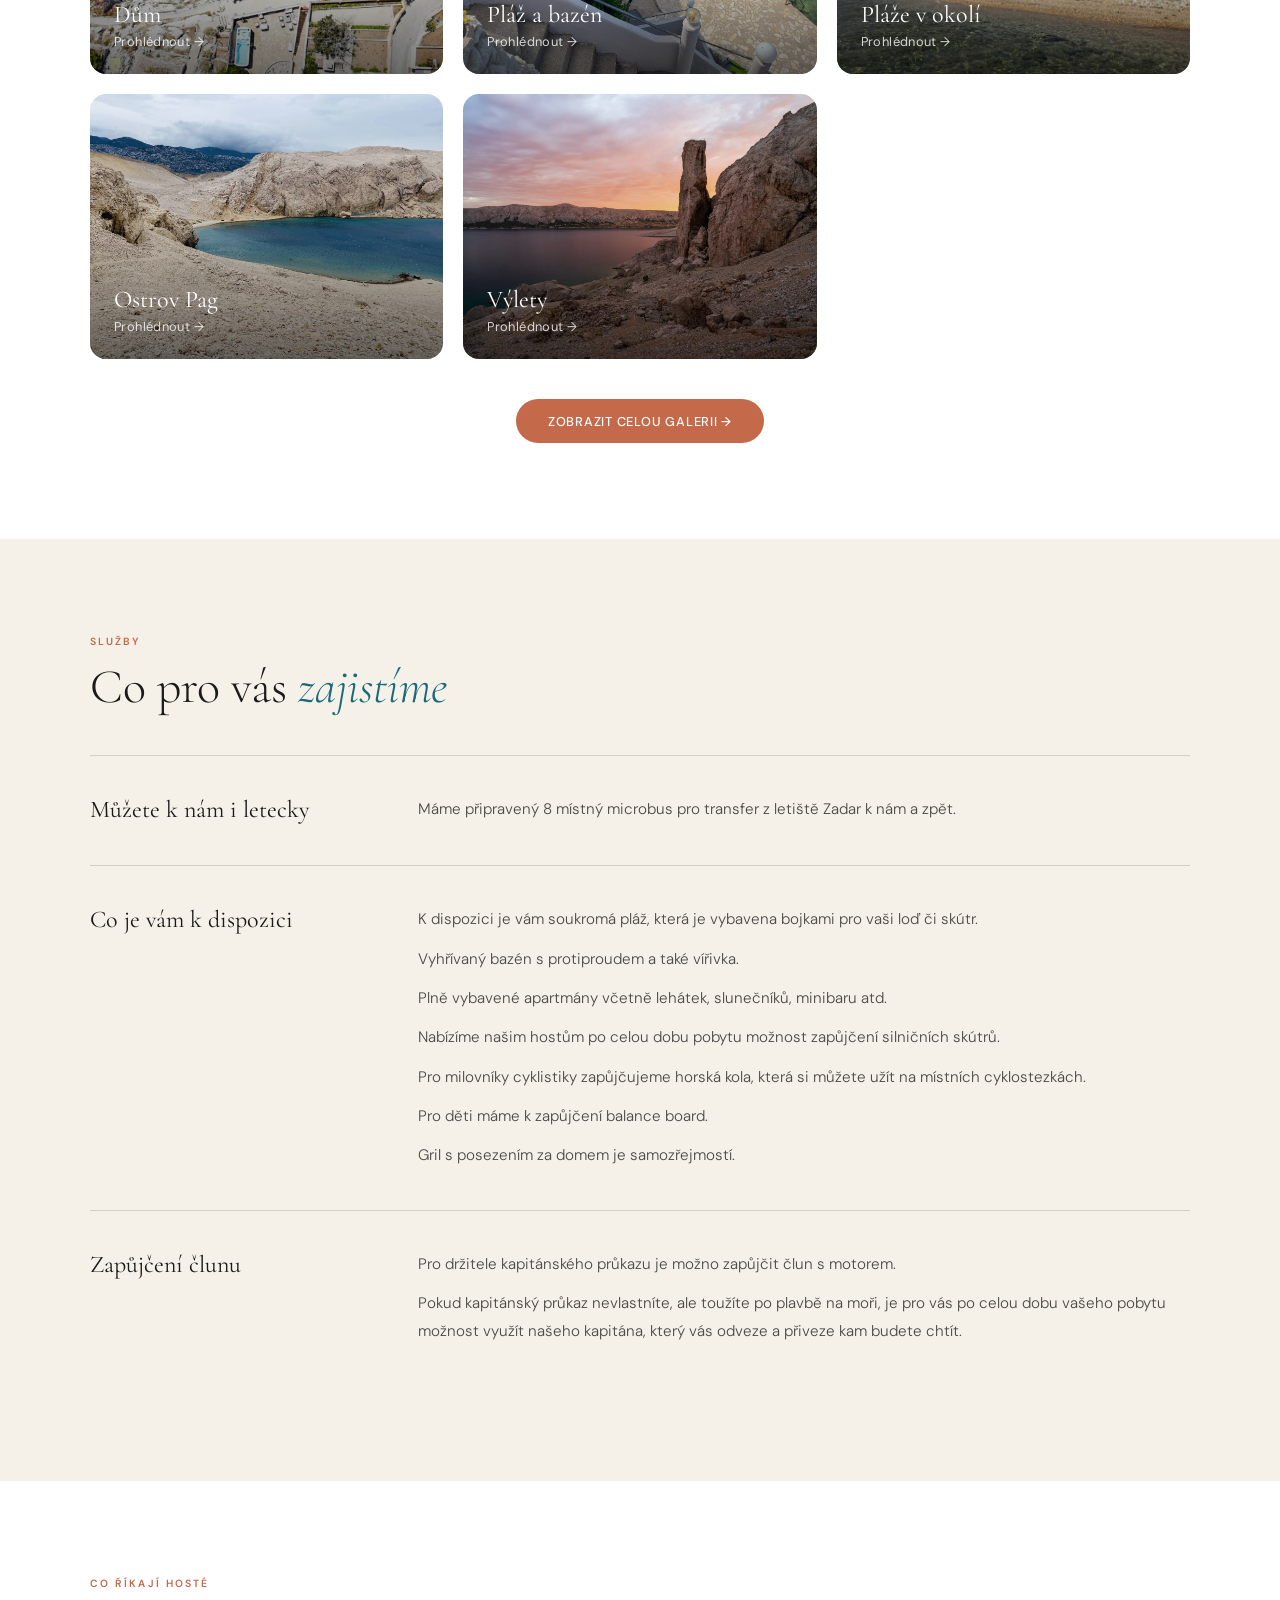
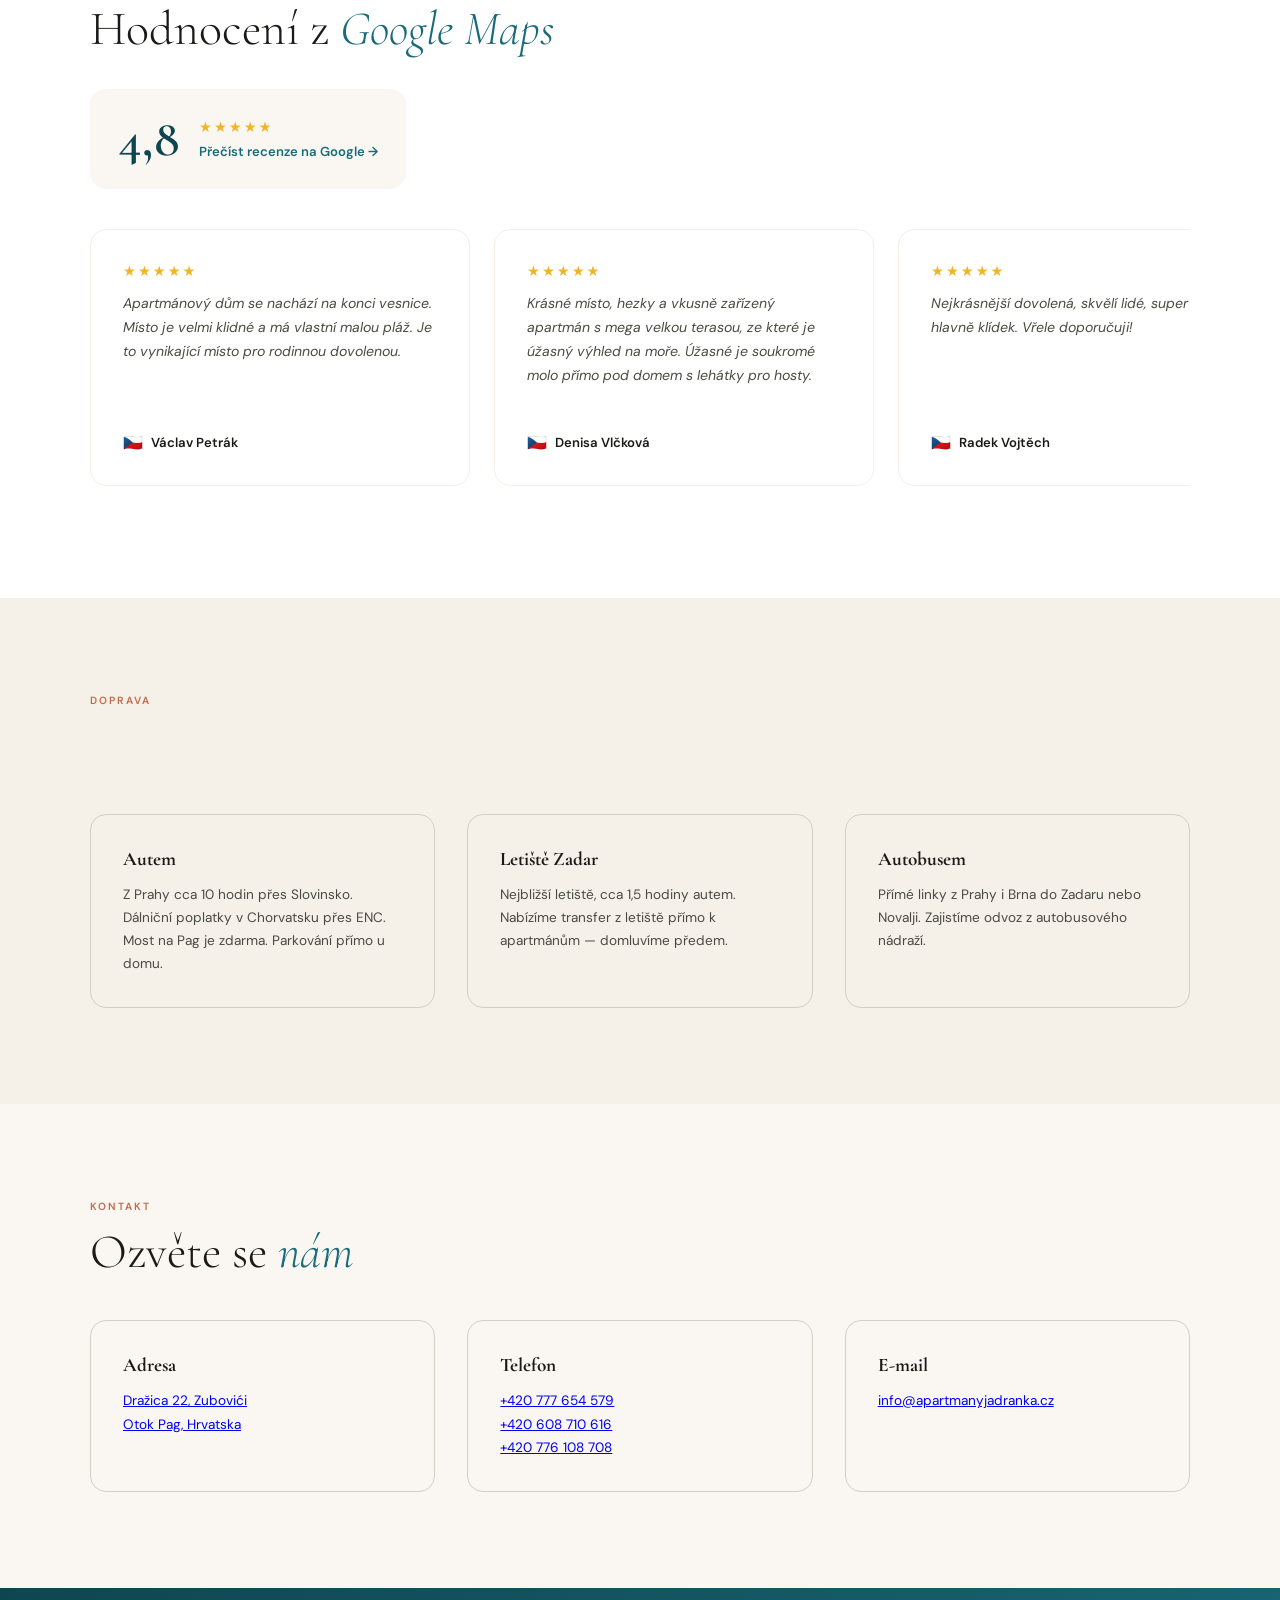
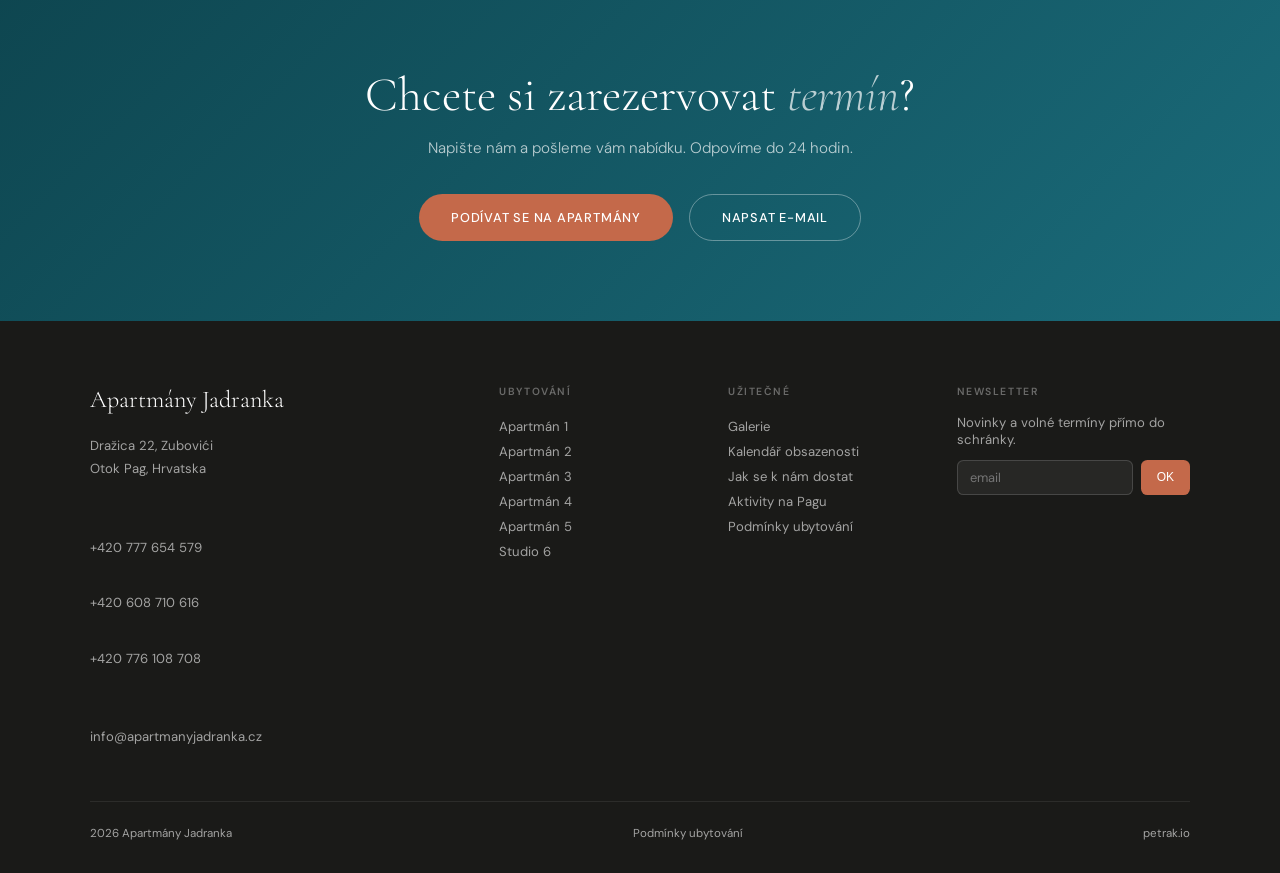
==== commit 172378e7: "Add gallery video, maps links, and gallery discoverability - Embed YouTube walkthrough video as a ne" ====
--- a/index.html
+++ b/index.html
@@ -52,7 +52,7 @@
   <div class="hero-bg"></div>
   <div class="hero-content">
     <div class="hero-tag">Zubovići · Ostrov Pag · Chorvatsko</div>
-    <h1>Váš klidný kout<br>na <em>Jadranu</em></h1>
+    <h1>Vaše perfektní dovolená<br>na <em>Jadranu</em></h1>
     <p class="hero-sub">Rodinné apartmány s výhledem na moře, pár kroků od pláže. Od dubna do října — nejen v sezoně.</p>
     <div class="hero-actions">
       <a href="#galerie" class="btn btn-primary">Prohlédnout galerii</a>
@@ -79,7 +79,7 @@
 <section class="apartments" id="ubytovani">
   <div class="section-inner">
     <div class="section-tag">Ubytování</div>
-    <h2 class="section-title fade-in">Šest apartmánů,<br>jeden <em>domov u moře</em></h2>
+    <h2 class="section-title fade-in"> Apartmány přímo u </em>moře</em> s vlastní pláží</h2>
     <p class="section-desc fade-in stagger-1">Každý apartmán je plně vybavený, s vlastní kuchyní, koupelnou a terasou. Parkování přímo u domu.</p>
     <div class="apt-intro fade-in stagger-1">
       <p>Dům s apartmány stojí na samém konci vesnice, stranou od silnice a pouhých 10 m od moře, s vlastní soukromou pláží. Příjemná osada je ideální pro dovolenou a dokonalý odpočinek v rozumné vzdálenosti od ruchu běžného života — jen 8 km od města Novalja. Zubovići a celé okolí lákají na krásné oblázkové pláže s teplým a čirým mořem; je tu klid a okolní pláže bývají poloprázdné. Záliv na Pagu je vyhlášen jako druhé místo v Chorvatsku s nejčistším mořem.</p>
@@ -260,9 +260,9 @@
       </a>
 
       <a href="galerie.html#vybaveni" class="gallery-card fade-in stagger-2">
-        <div class="gallery-card-img" style="background: url('photos/galery/dock-swim-turquoise.jpg') center/cover no-repeat"></div>
+        <div class="gallery-card-img" style="background: url('photos/galery/dock-swim-cove-stairs.jpg') center/cover no-repeat"></div>
         <div class="gallery-card-overlay">
-          <h3 class="gallery-card-title">Bazén a pláž</h3>
+          <h3 class="gallery-card-title">Pláž a bazén</h3>
           <span class="gallery-card-count">Prohlédnout &#8594;</span>
         </div>
       </a>
@@ -291,6 +291,9 @@
         </div>
       </a>
 
+    </div>
+    <div class="cta-actions fade-in" style="margin-top: 2.5rem;">
+      <a href="galerie.html" class="btn btn-primary">Zobrazit celou galerii &#8594;</a>
     </div>
   </div>
 </section>
@@ -605,7 +608,7 @@
     <div class="transport-grid">
       <div class="transport-card fade-in stagger-1">
         <h3>Adresa</h3>
-        <p>Dražica 22, Zubovići<br>Otok Pag, Hrvatska</p>
+        <p><a href="https://maps.app.goo.gl/8q26DEb4hBfcq5aDA" target="_blank" rel="noopener">Dražica 22, Zubovići<br>Otok Pag, Hrvatska</a></p>
       </div>
       <div class="transport-card fade-in stagger-2">
         <h3>Telefon</h3>
--- a/style.css
+++ b/style.css
@@ -792,6 +792,24 @@
   line-height: 1.7;
   max-width: 700px;
   margin-bottom: 1.5rem;
+}
+
+.gal-video {
+  position: relative;
+  width: 100%;
+  max-width: 900px;
+  aspect-ratio: 16 / 9;
+  border-radius: 4px;
+  overflow: hidden;
+  box-shadow: 0 20px 50px rgba(0, 0, 0, .12);
+}
+
+.gal-video iframe {
+  position: absolute;
+  inset: 0;
+  width: 100%;
+  height: 100%;
+  border: 0;
 }
 
 .gal-photo-grid {
@@ -1099,7 +1117,6 @@
 }
 
 .cal-day.today {
-  box-shadow: inset 0 0 0 1.5px var(--sea);
   font-weight: 600;
 }
 
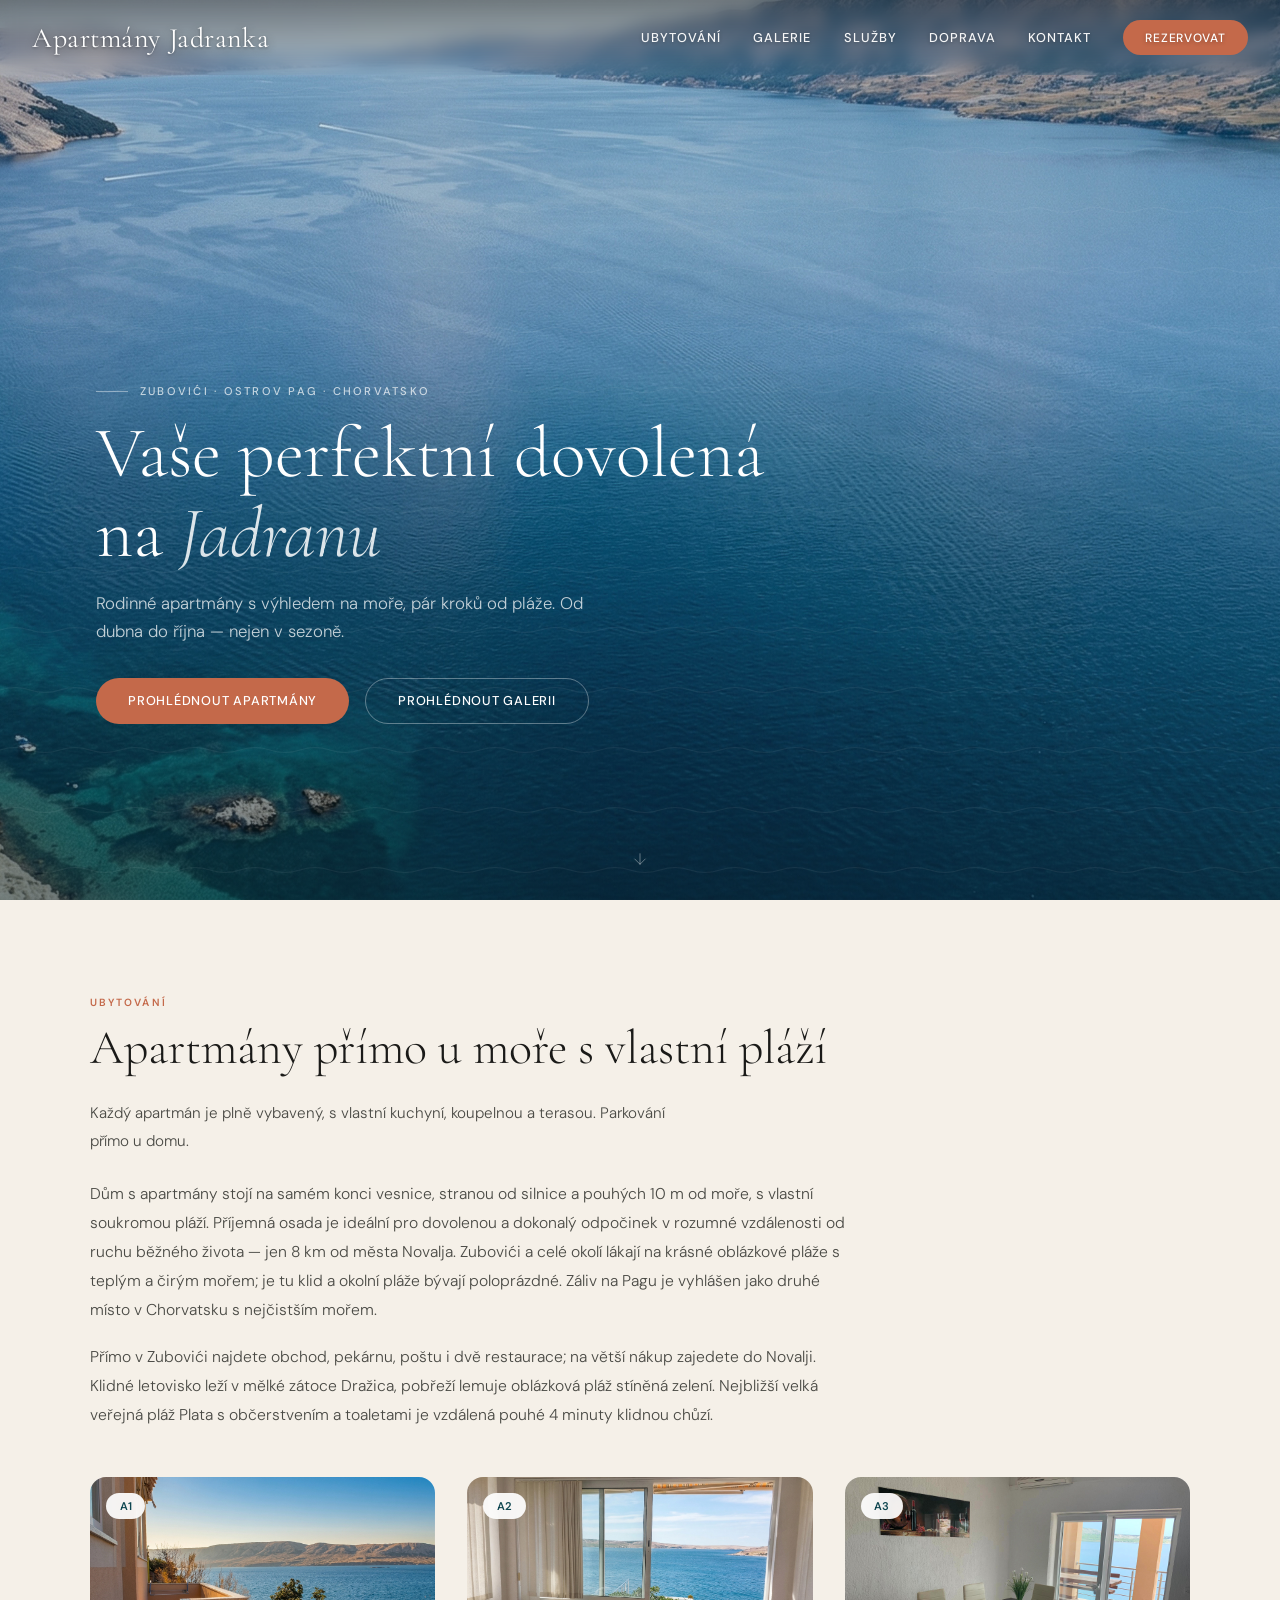
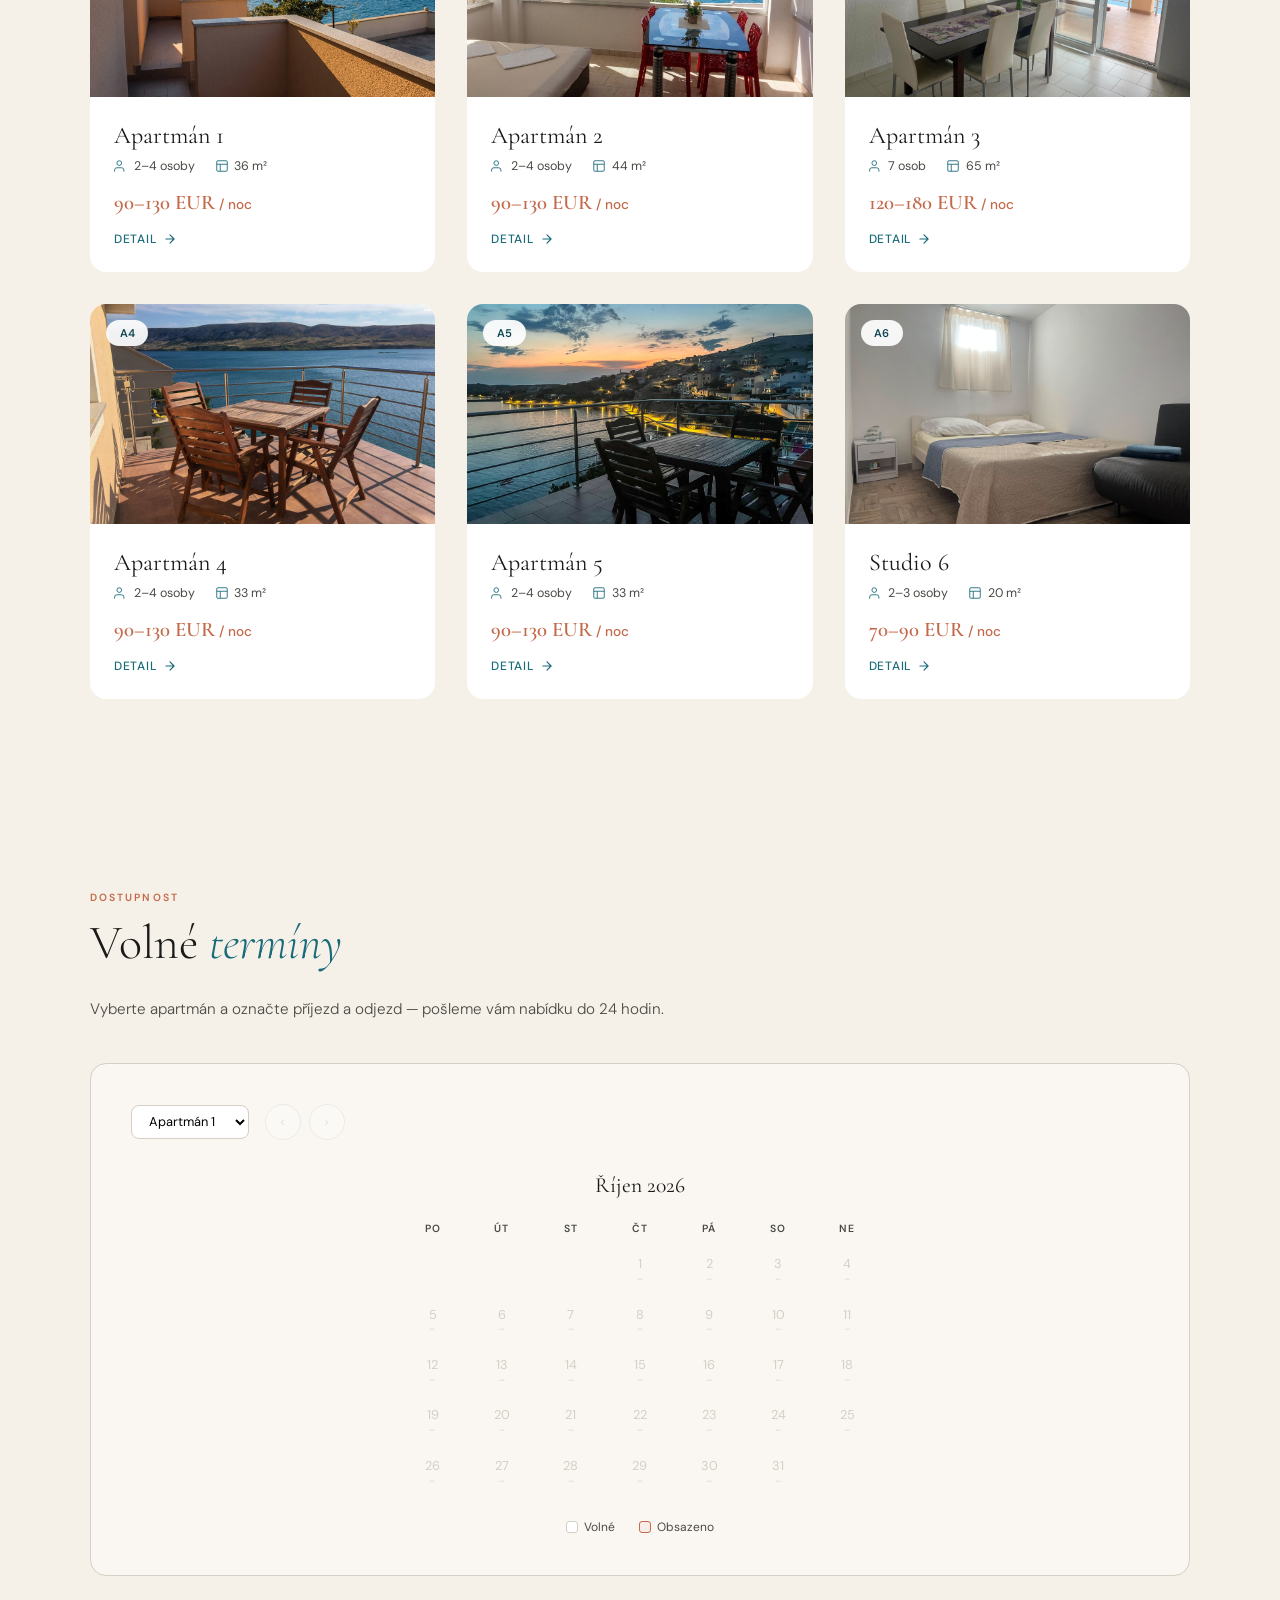
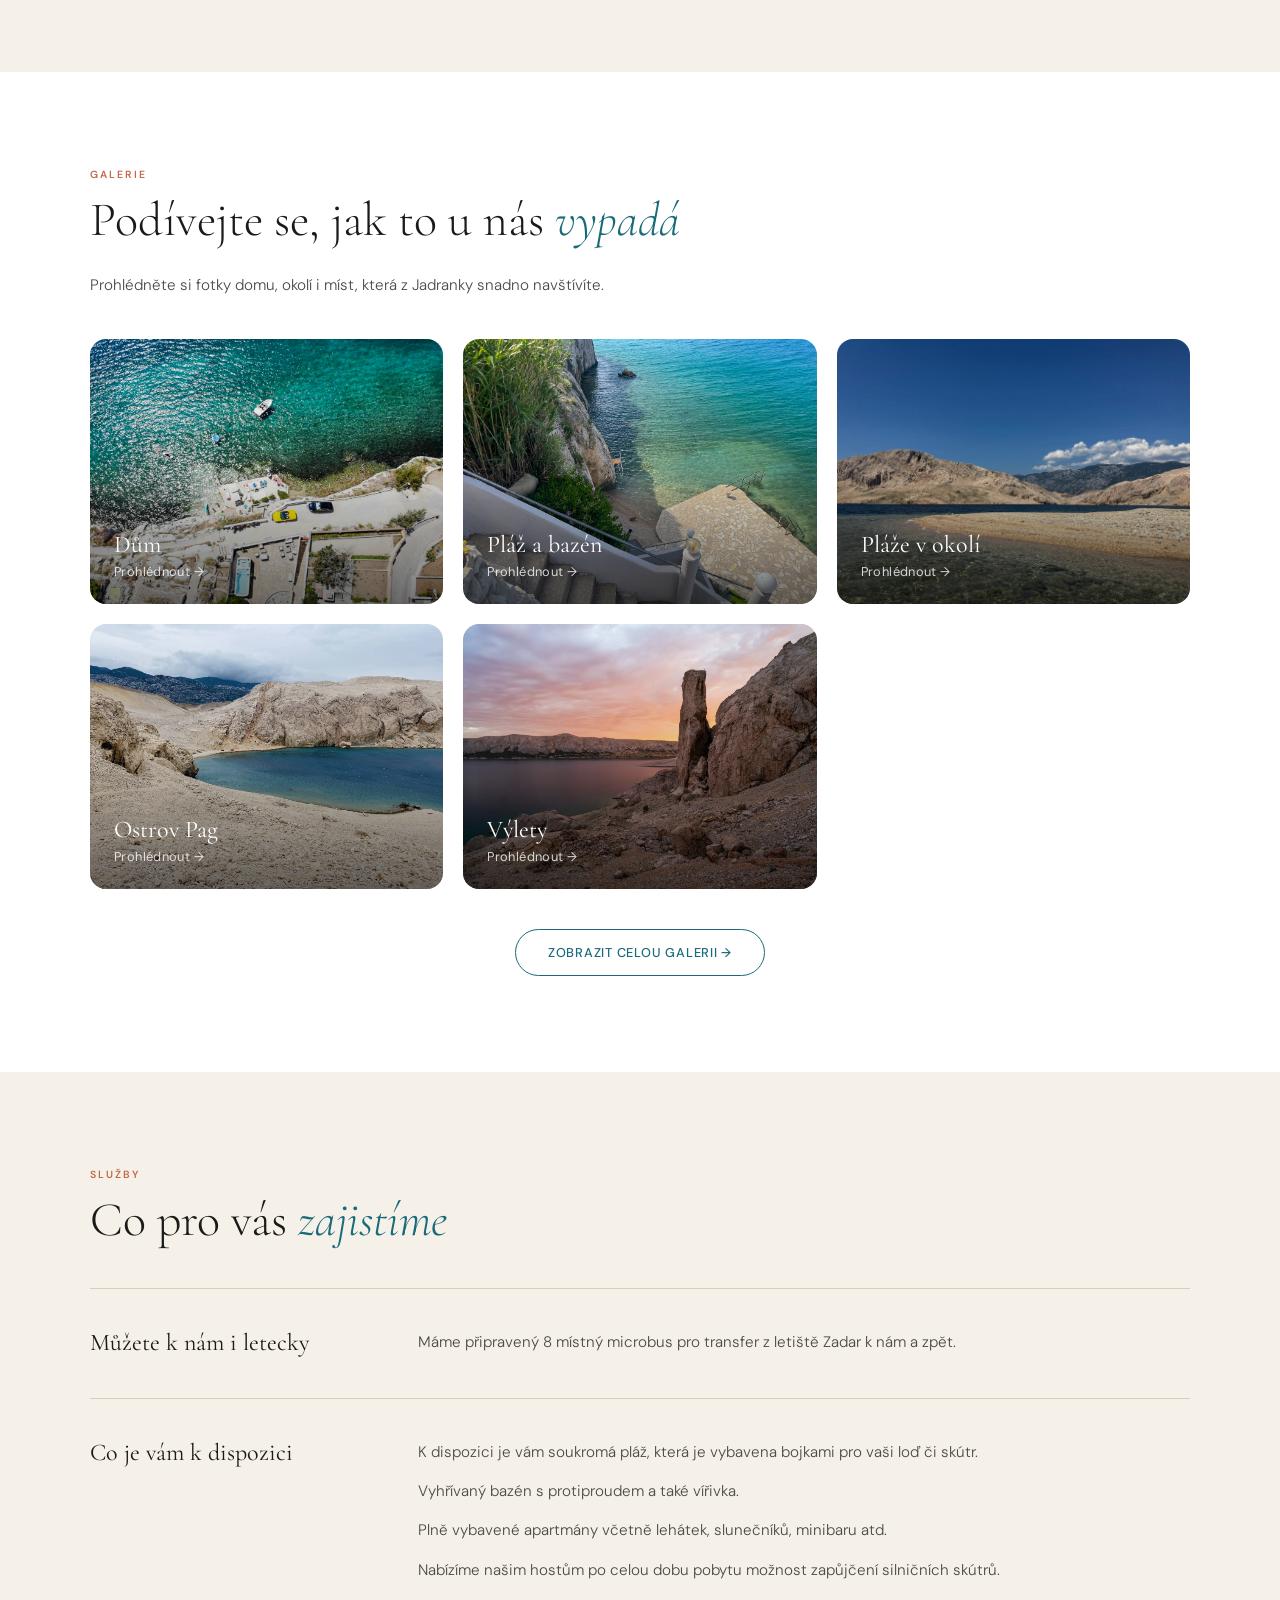
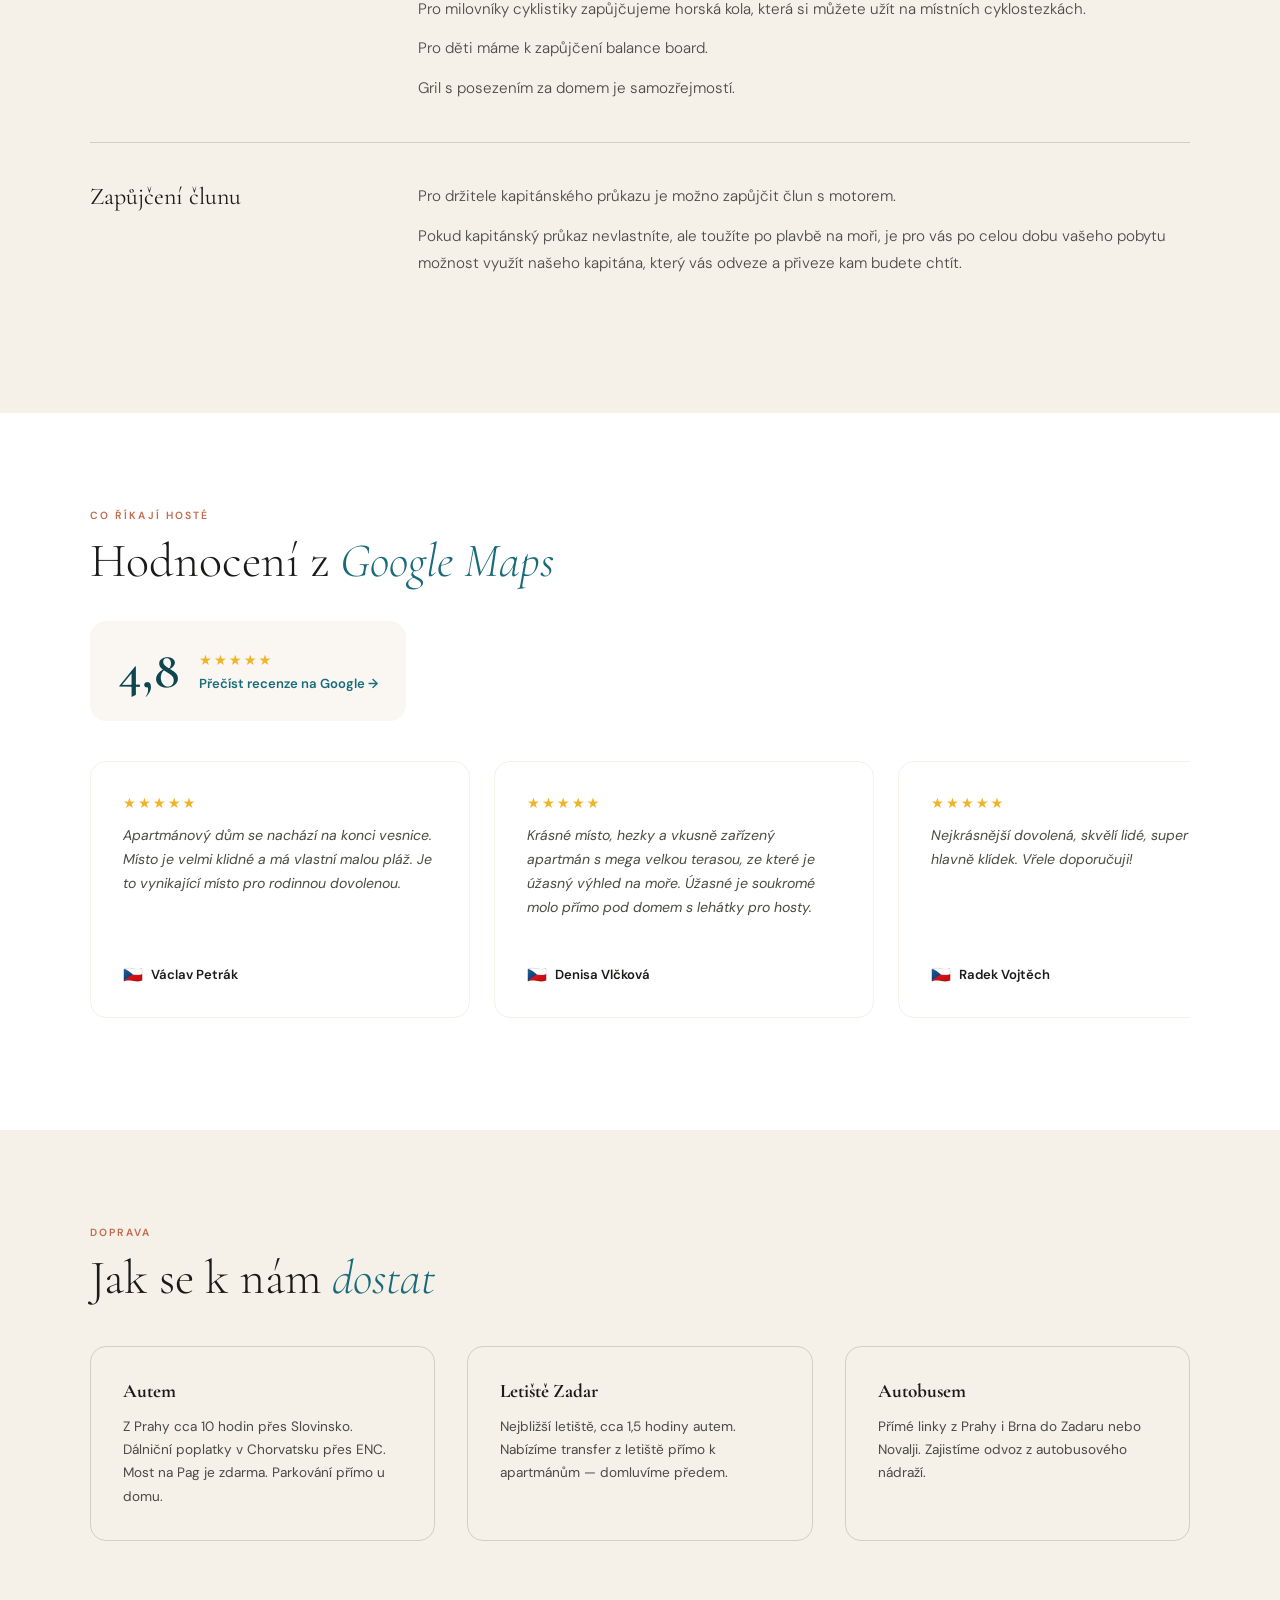
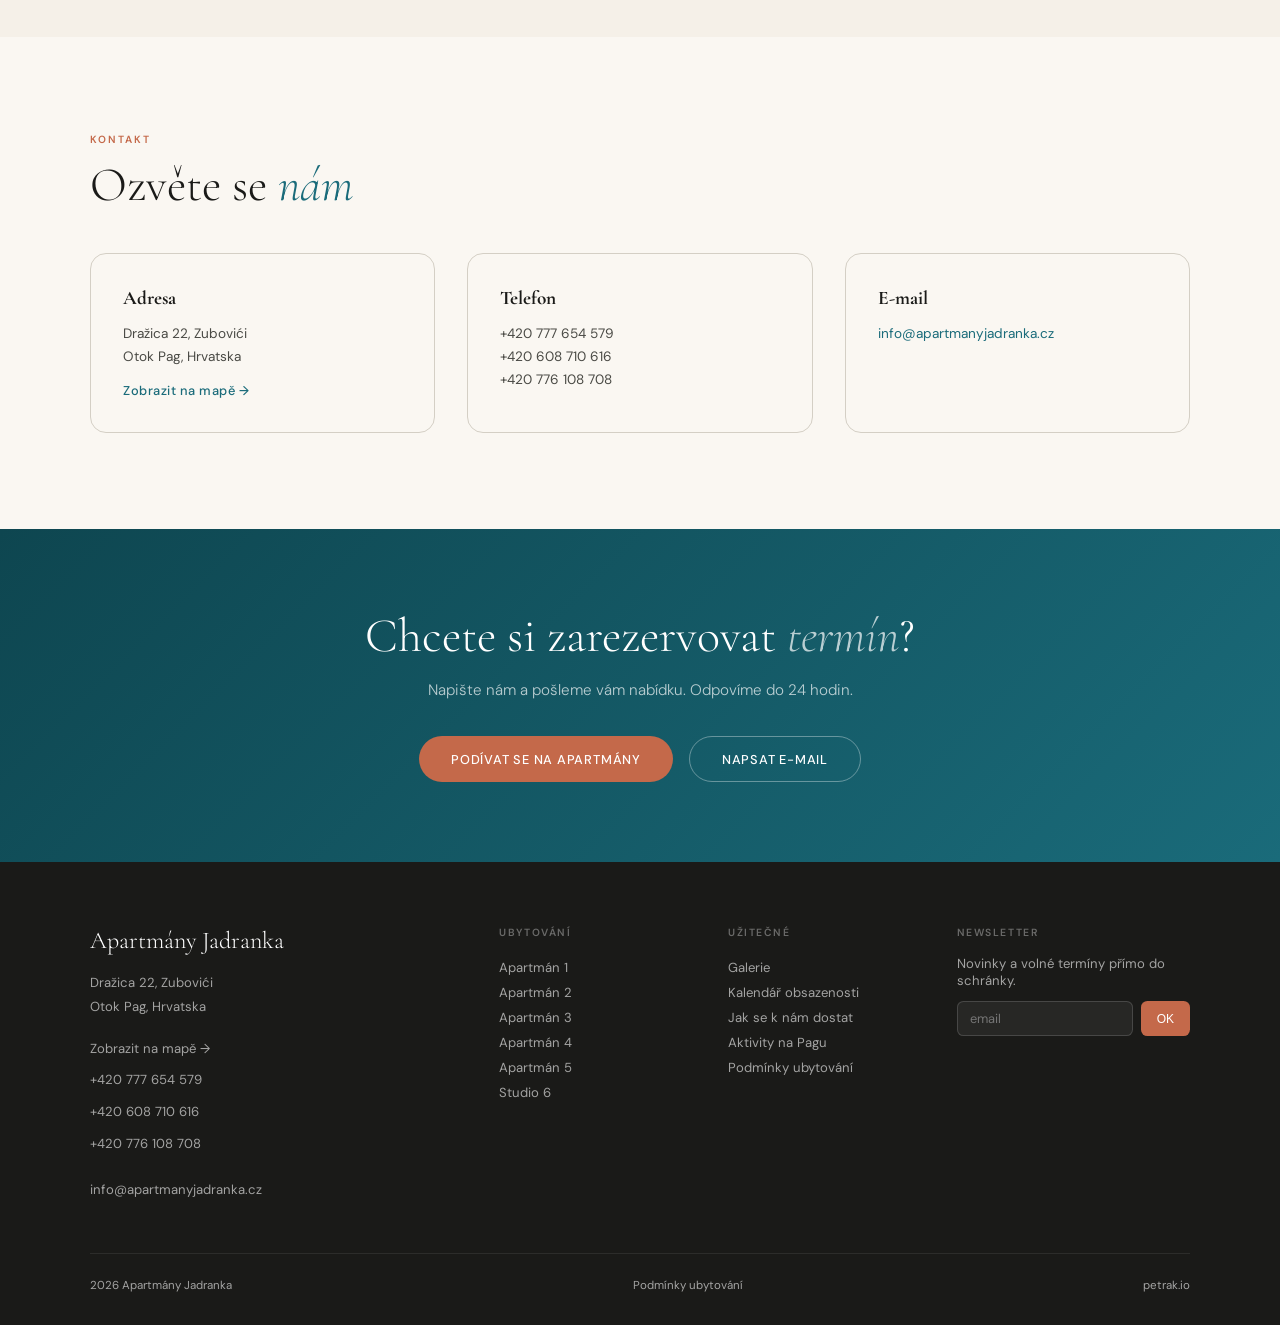
==== commit 8f98fecb: "Consolidate homepage around booking; clean up contact & footer - Hero: apartments now the primary bu" ====
--- a/index.html
+++ b/index.html
@@ -41,7 +41,7 @@
     <a href="#aktivity">Mimo sezónu</a>-->
     <a href="#doprava">Doprava</a>
     <a href="#kontakt">Kontakt</a>
-    <a href="#kalendar" class="nav-cta">Volné termíny</a>
+    <a href="#ubytovani" class="nav-cta">Rezervovat</a>
   </div>
 </nav>
 
@@ -55,8 +55,8 @@
     <h1>Vaše perfektní dovolená<br>na <em>Jadranu</em></h1>
     <p class="hero-sub">Rodinné apartmány s výhledem na moře, pár kroků od pláže. Od dubna do října — nejen v sezoně.</p>
     <div class="hero-actions">
-      <a href="#galerie" class="btn btn-primary">Prohlédnout galerii</a>
-      <a href="#ubytovani" class="btn btn-ghost">Prohlédnout apartmány</a>
+      <a href="#ubytovani" class="btn btn-primary">Prohlédnout apartmány</a>
+      <a href="#galerie" class="btn btn-ghost">Prohlédnout galerii</a>
     </div>
   </div>
   <div class="scroll-hint">
@@ -188,48 +188,6 @@
 </section>
 
 <!-- ============================================================
-     Featured Images
-     ============================================================ -->
-<section class="featured" id="momentky">
-  <div class="section-inner">
-    <div class="section-tag">Momentky</div>
-    <h2 class="section-title fade-in">Jadranka v <em>obrazech</em></h2>
-    <p class="section-desc fade-in stagger-1">Procházejte fotky šipkami, na mobilu přejetím prstem. Kliknutím zobrazíte plnou velikost.</p>
-    <div class="feat-carousel fade-in stagger-1" data-carousel>
-      <div class="feat-track" tabindex="0" aria-label="Galerie fotek — posouvejte šipkami">
-        <figure class="feat-slide">
-          <div class="gal-photo"><img src="photos/galery/house-air-view.jpg" alt="Dům z dronu — přímo nad mořem" loading="lazy"></div>
-          <figcaption>Dům přímo nad mořem — pár kroků na pláž</figcaption>
-        </figure>
-        <figure class="feat-slide">
-          <div class="gal-photo"><img src="photos/apartment-1/apartment-1-table.jpg" alt="Jídelna s výhledem na moře" loading="lazy"></div>
-          <figcaption>Posezení s výhledem na moře</figcaption>
-        </figure>
-        <figure class="feat-slide">
-          <div class="gal-photo"><img src="photos/apartment-1/apartment-1-outside-2.jpg" alt="Terasa a zahrada" loading="lazy"></div>
-          <figcaption>Terasa a zahrada k posezení</figcaption>
-        </figure>
-        <figure class="feat-slide">
-          <div class="gal-photo"><img src="photos/galery/terrace-jacuzzi-aerial-dusk.jpg" alt="Vířivka a terasa nad mořem za soumraku" loading="lazy"></div>
-          <figcaption>Vyhřívaný bazén s protiproudem a vířivka</figcaption>
-        </figure>
-        <figure class="feat-slide">
-          <div class="gal-photo"><img src="photos/galery/terrace-waterfront-boats.jpg" alt="Soukromá pláž s lehátky a zakotvenými čluny" loading="lazy"></div>
-          <figcaption>Soukromá pláž hned u domu</figcaption>
-        </figure>
-        <figure class="feat-slide">
-          <div class="gal-photo"><img src="photos/galery/boat-cove-beach.jpg" alt="Člun v zátoce u pláže" loading="lazy"></div>
-          <figcaption>Motorový člun na výlety</figcaption>
-        </figure>
-      </div>
-      <button class="feat-arrow feat-arrow--prev" aria-label="Předchozí fotka"><svg><use href="#icon-arrow-right"/></svg></button>
-      <button class="feat-arrow feat-arrow--next" aria-label="Další fotka"><svg><use href="#icon-arrow-right"/></svg></button>
-      <div class="feat-dots"></div>
-    </div>
-  </div>
-</section>
-
-<!-- ============================================================
      Availability Calendar
      ============================================================ -->
 <section class="calendar-section calendar-section--sand" id="kalendar">
@@ -293,7 +251,7 @@
 
     </div>
     <div class="cta-actions fade-in" style="margin-top: 2.5rem;">
-      <a href="galerie.html" class="btn btn-primary">Zobrazit celou galerii &#8594;</a>
+      <a href="galerie.html" class="btn btn-outline">Zobrazit celou galerii &#8594;</a>
     </div>
   </div>
 </section>
@@ -608,15 +566,12 @@
     <div class="transport-grid">
       <div class="transport-card fade-in stagger-1">
         <h3>Adresa</h3>
-        <p><a href="https://maps.app.goo.gl/8q26DEb4hBfcq5aDA" target="_blank" rel="noopener">Dražica 22, Zubovići<br>Otok Pag, Hrvatska</a></p>
+        <p>Dražica 22, Zubovići<br>Otok Pag, Hrvatska</p>
+        <a class="transport-maplink" href="https://maps.app.goo.gl/8q26DEb4hBfcq5aDA" target="_blank" rel="noopener">Zobrazit na mapě &#8594;</a>
       </div>
       <div class="transport-card fade-in stagger-2">
         <h3>Telefon</h3>
-        <p>
-          <a href="tel:+420777654579">+420 777 654 579</a><br>
-          <a href="tel:+420608710616">+420 608 710 616</a><br>
-          <a href="tel:+420776108708">+420 776 108 708</a>
-        </p>
+        <p>+420 777 654 579<br>+420 608 710 616<br>+420 776 108 708</p>
       </div>
       <div class="transport-card fade-in stagger-3">
         <h3>E-mail</h3>
--- a/style.css
+++ b/style.css
@@ -1746,6 +1746,24 @@
   line-height: 1.7;
 }
 
+.transport-card a {
+  color: var(--sea);
+  text-decoration: none;
+  transition: color .2s;
+}
+
+.transport-card a:hover {
+  color: var(--terracotta);
+}
+
+.transport-maplink {
+  display: inline-block;
+  margin-top: .9rem;
+  font-size: .8rem;
+  font-weight: 500;
+  letter-spacing: .04em;
+}
+
 /* --- Services --- */
 .services {
   background: var(--sand);
@@ -1849,6 +1867,14 @@
   line-height: 1.8;
 }
 
+.footer-addr-lines {
+  margin-bottom: .9rem;
+}
+
+.footer-address .footer-email {
+  margin-top: .9rem;
+}
+
 footer h4 {
   font-size: .65rem;
   font-weight: 600;
@@ -1942,7 +1968,7 @@
    Responsive
    ============================================================ */
 @media (max-width: 768px) {
-  .nav-links { display: none; }
+  .nav-links a:not(.nav-cta) { display: none; }
   .hero-content { padding: 0 1.5rem 4rem; }
   section { padding: 4rem 1.5rem; }
   .about-grid { grid-template-columns: 1fr; gap: 2rem; }
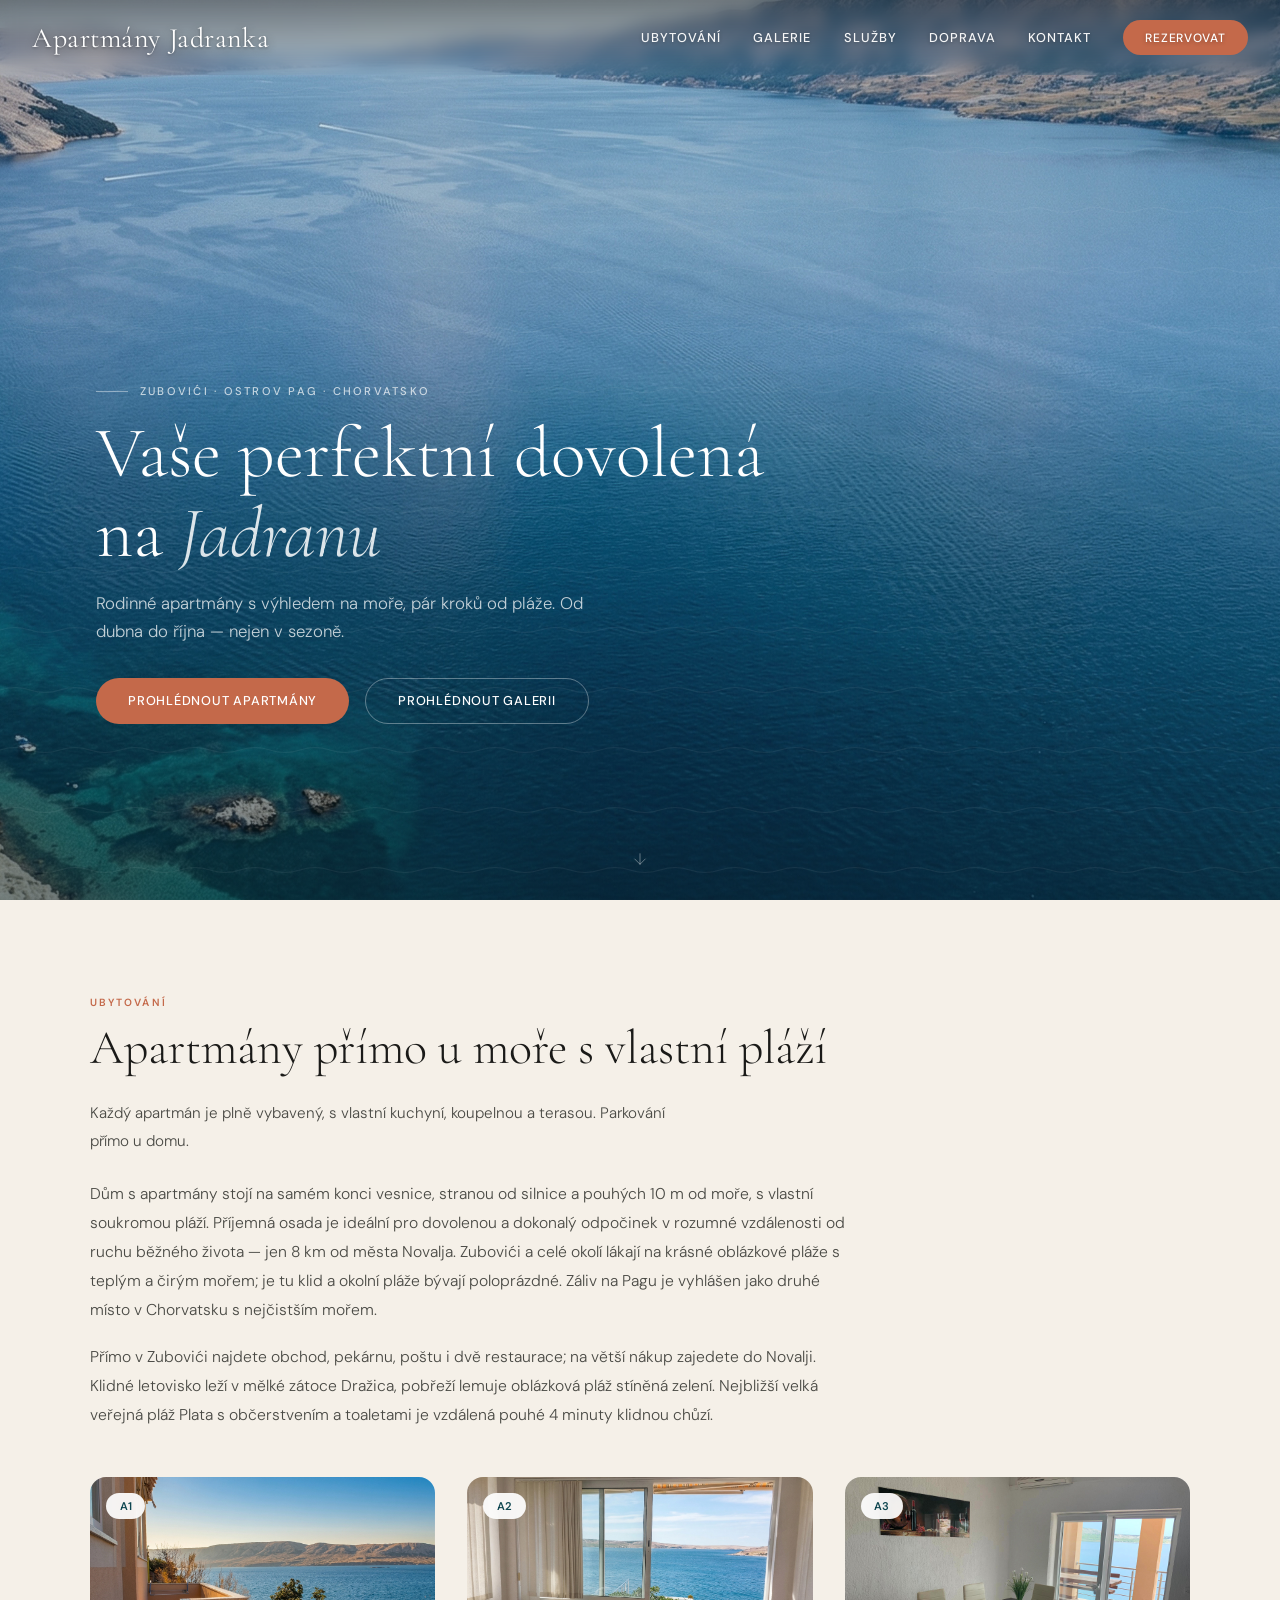
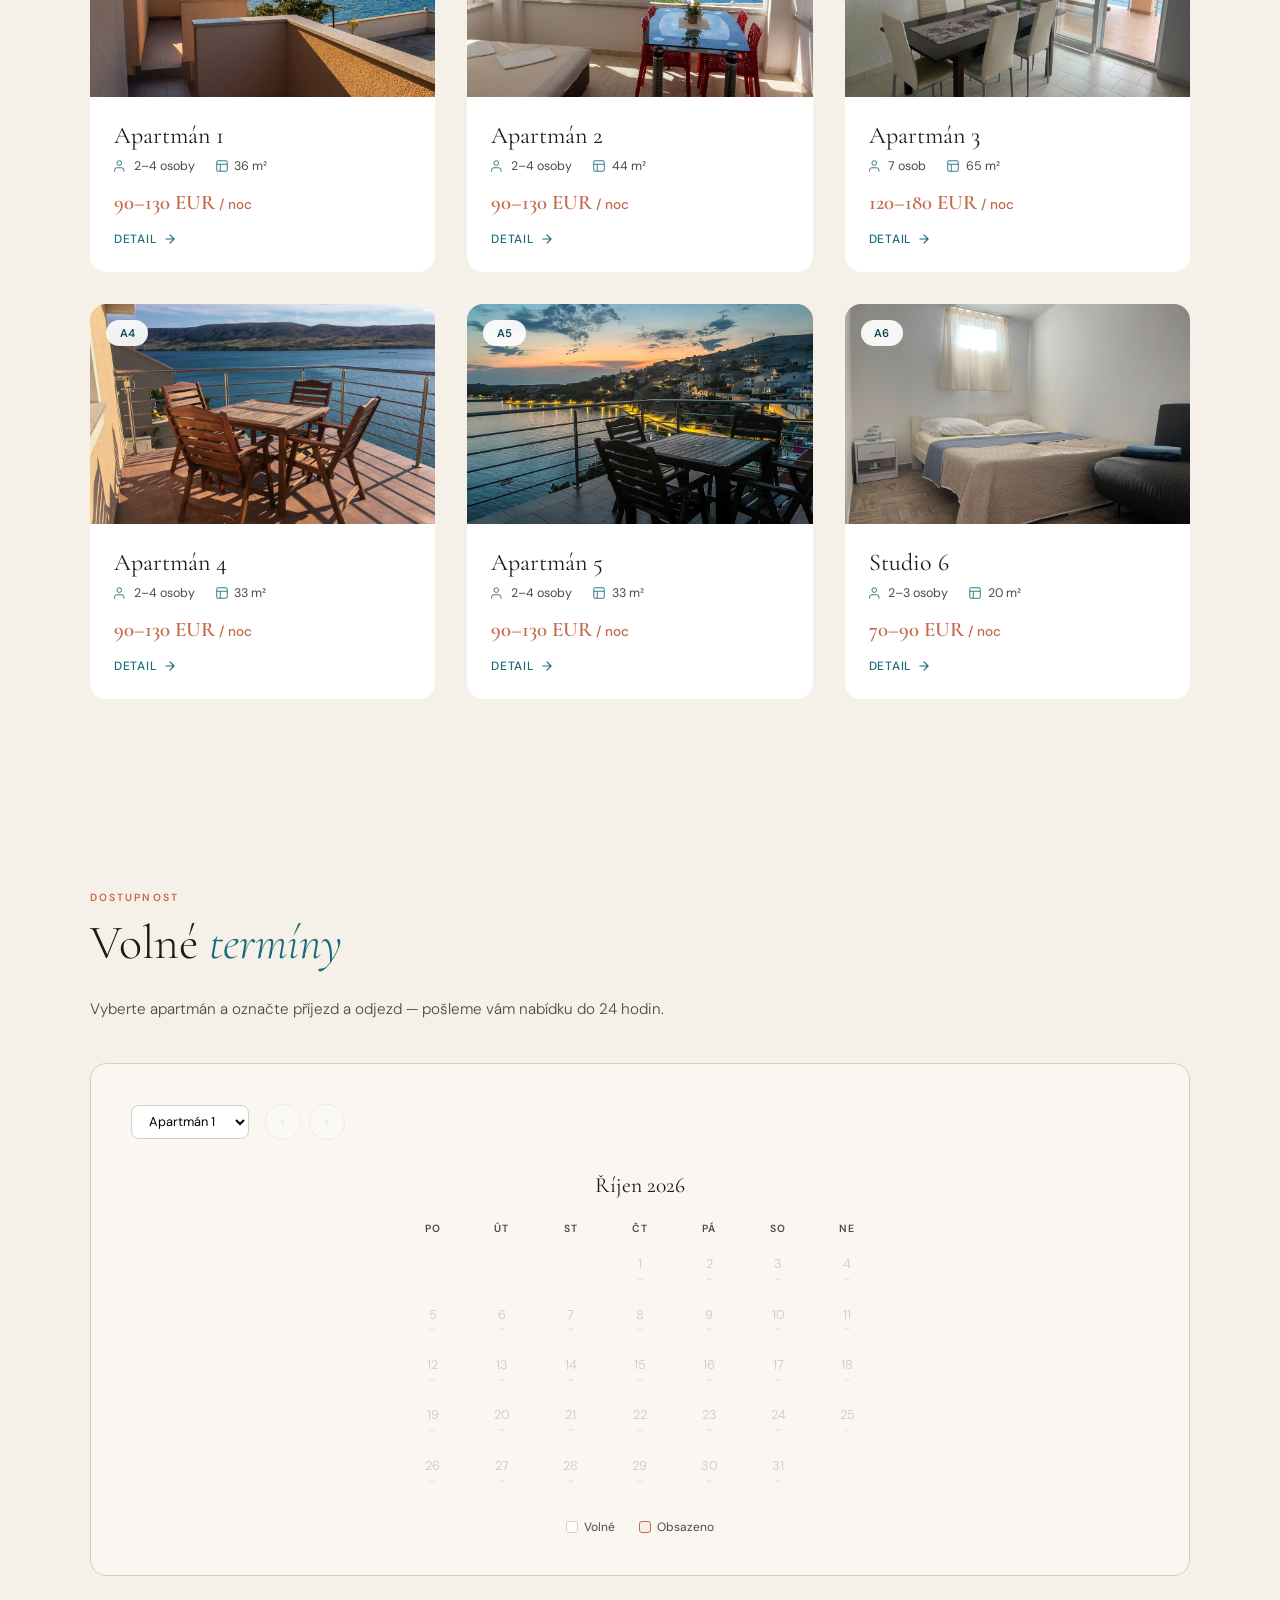
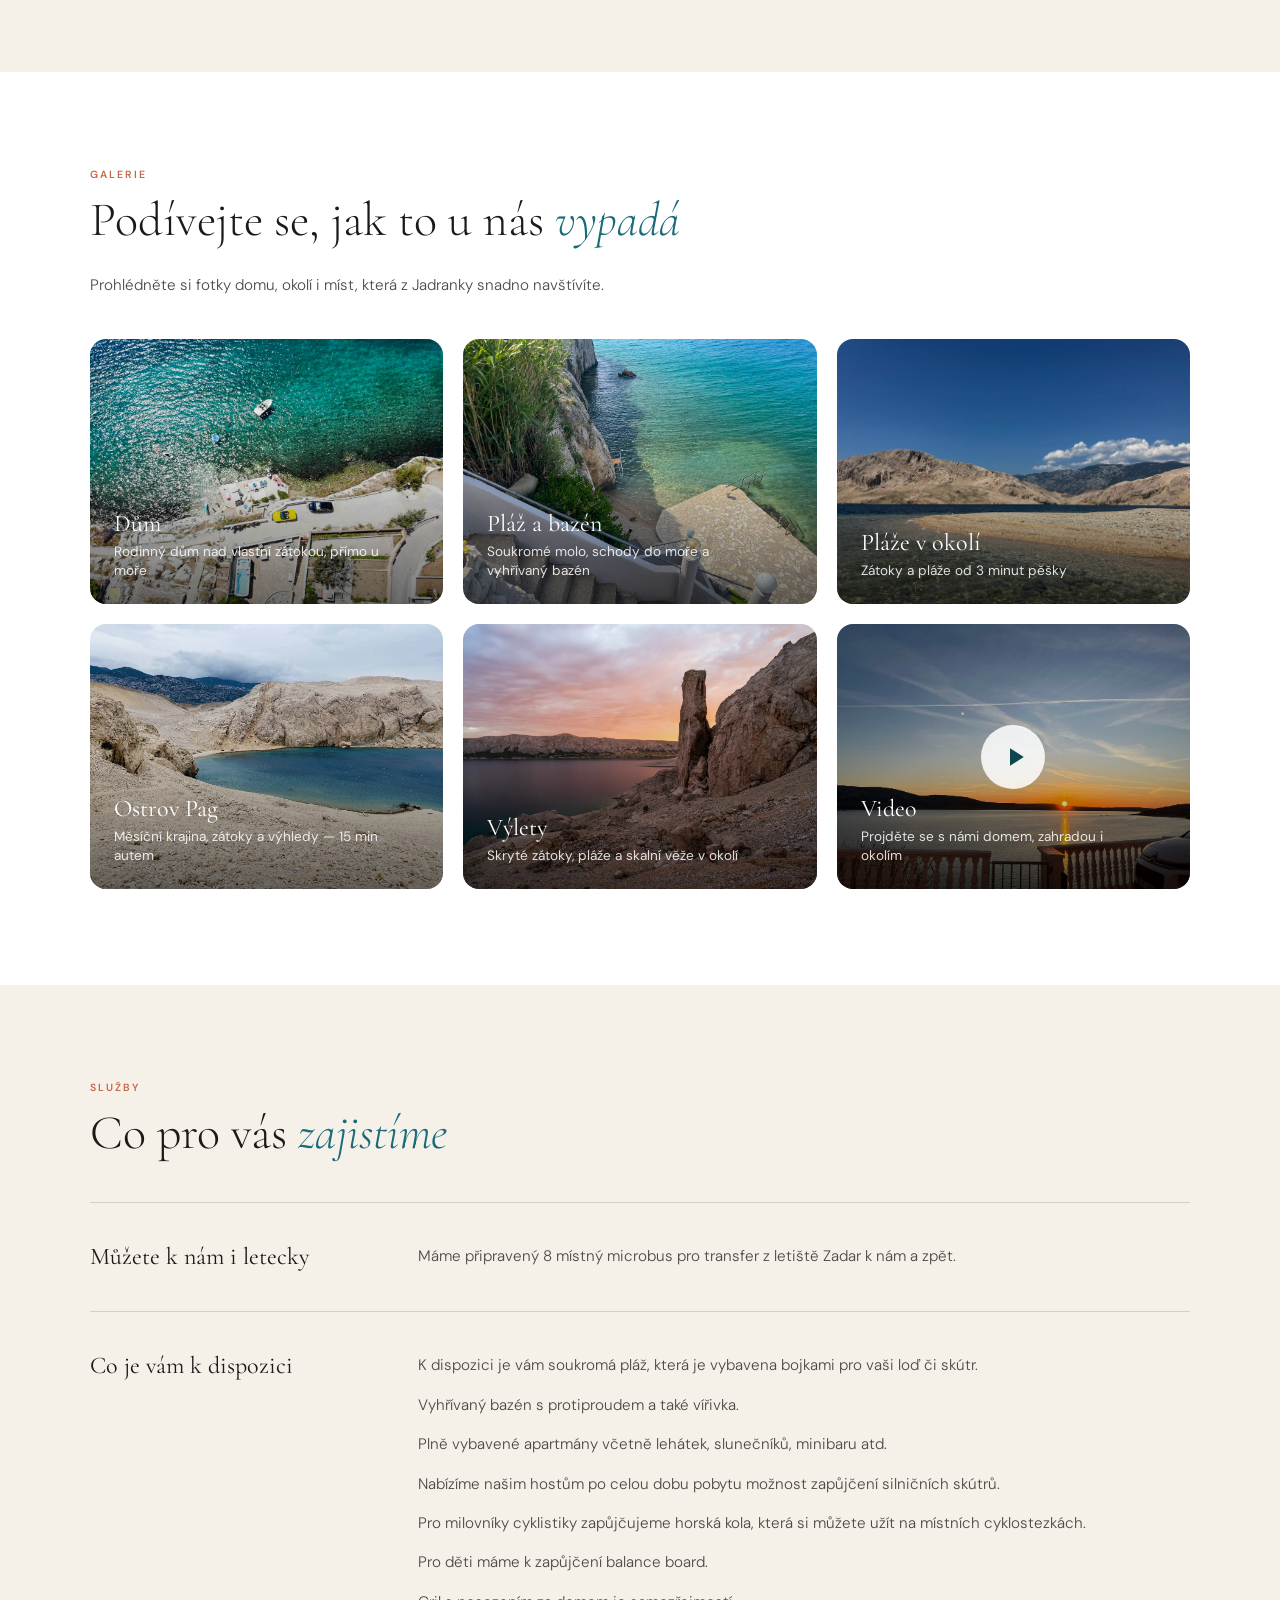
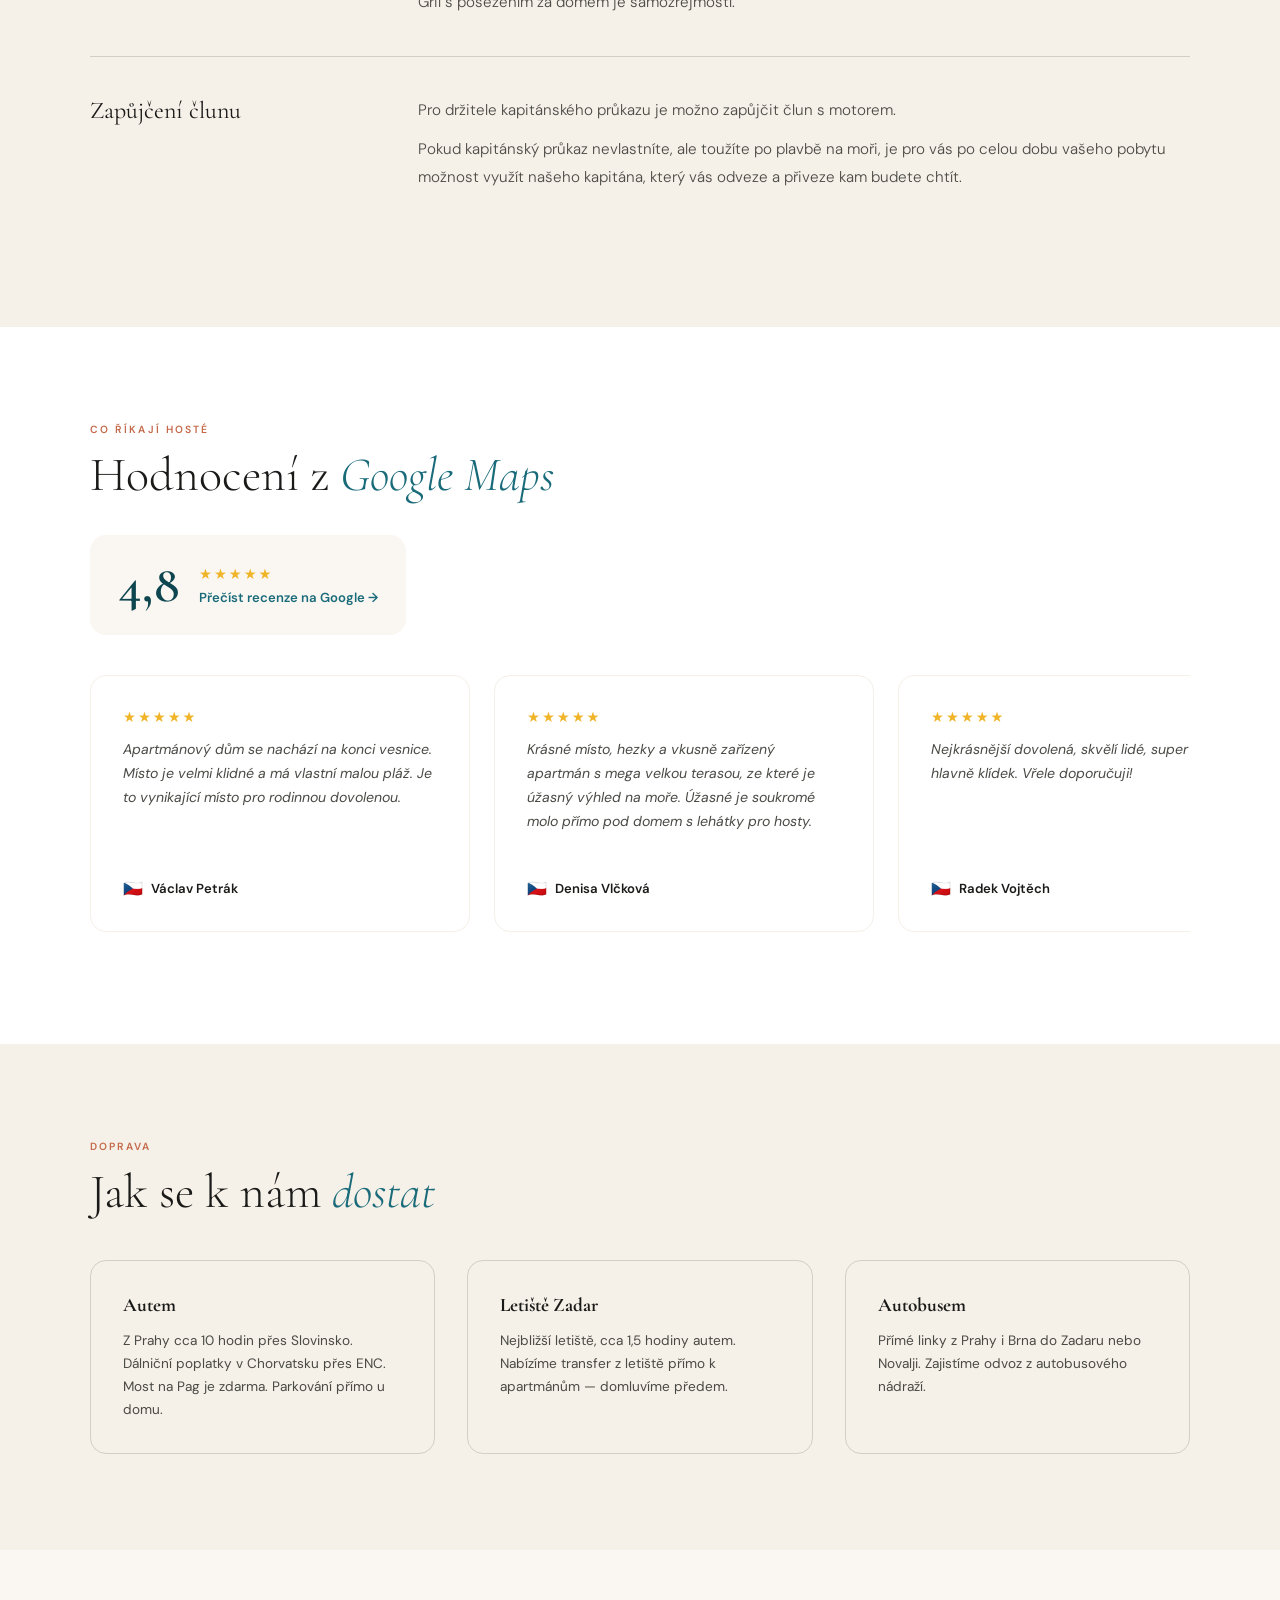
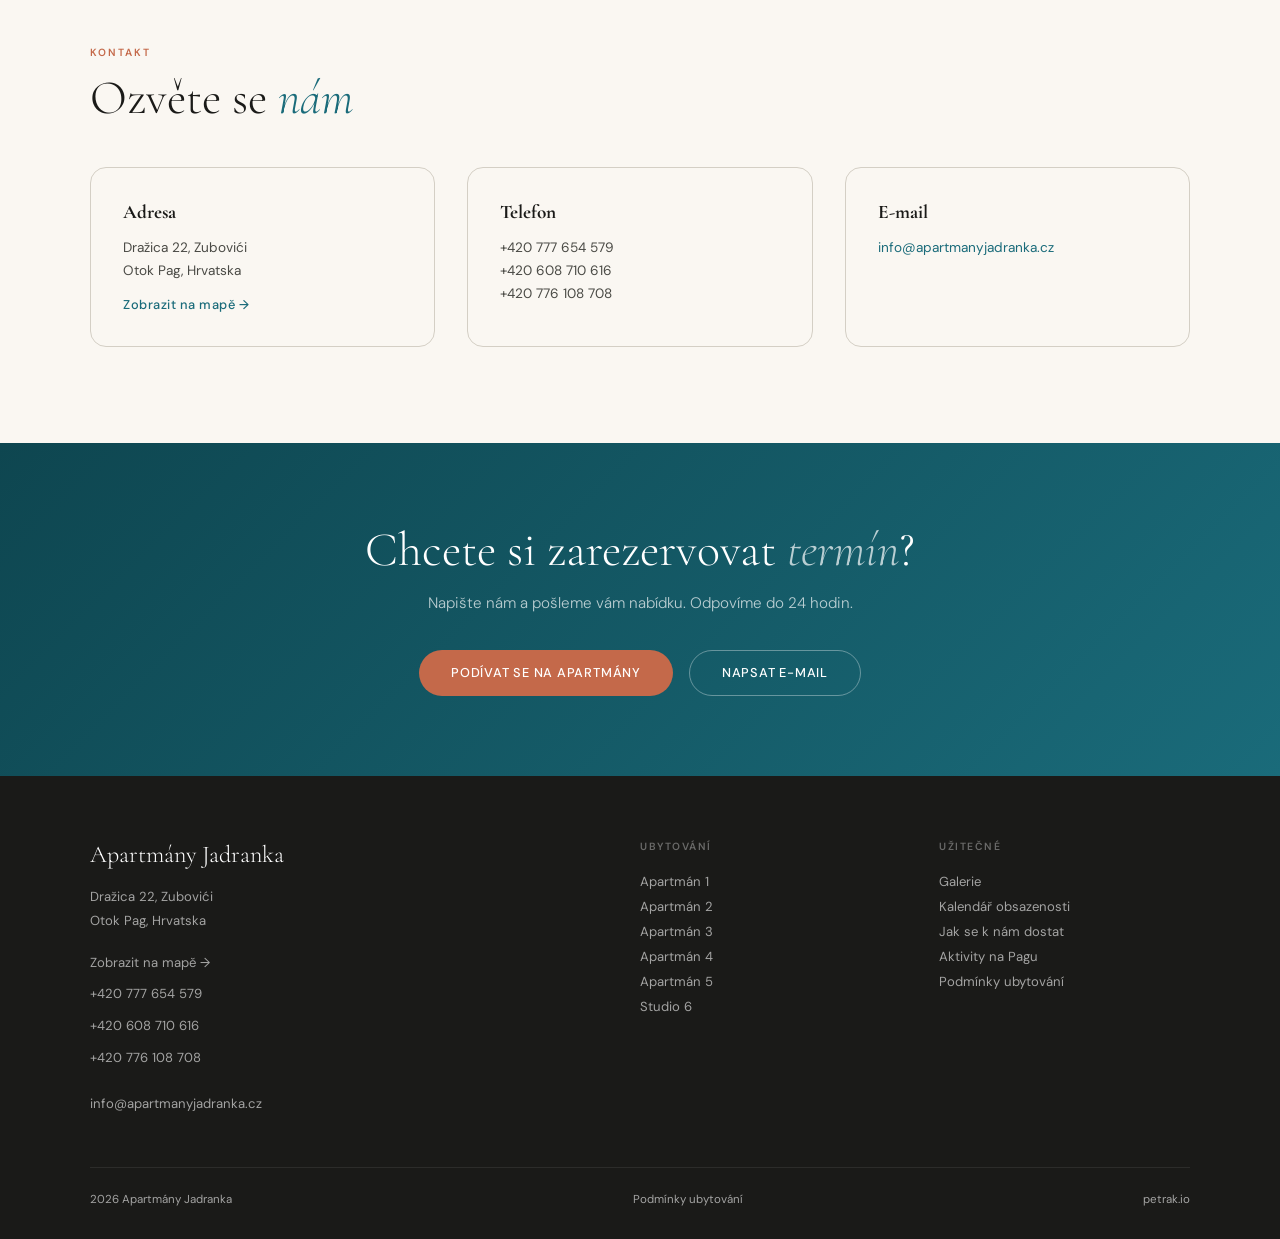
==== commit a34d8bba: "Move gallery in-window; remove separate gallery page Replace the standalone galerie.html with an in-" ====
--- a/index.html
+++ b/index.html
@@ -26,6 +26,19 @@
   <symbol id="icon-arrow-down" viewBox="0 0 24 24" fill="none">
     <path d="M12 5v14M5 12l7 7 7-7" stroke-linecap="round" stroke-linejoin="round"/>
   </symbol>
+  <symbol id="icon-car" viewBox="0 0 16 16">
+    <path fill-rule="evenodd" clip-rule="evenodd" d="M3 1L1.66667 5H0V8H1V15H3V13H13V15H15V8H16V5H14.3333L13 1H3ZM4 9C3.44772 9 3 9.44772 3 10C3 10.5523 3.44772 11 4 11C4.55228 11 5 10.5523 5 10C5 9.44772 4.55228 9 4 9ZM11.5585 3H4.44152L3.10819 7H12.8918L11.5585 3ZM12 9C11.4477 9 11 9.44772 11 10C11 10.5523 11.4477 11 12 11C12.5523 11 13 10.5523 13 10C13 9.44772 12.5523 9 12 9Z"/>
+  </symbol>
+  <symbol id="icon-walk" viewBox="0 0 24 24">
+    <path fill-rule="evenodd" clip-rule="evenodd" d="M13 6C14.1046 6 15 5.10457 15 4C15 2.89543 14.1046 2 13 2C11.8955 2 11 2.89543 11 4C11 5.10457 11.8955 6 13 6ZM11.0528 6.60557C11.3841 6.43992 11.7799 6.47097 12.0813 6.68627L13.0813 7.40056C13.3994 7.6278 13.5559 8.01959 13.482 8.40348L12.4332 13.847L16.8321 20.4453C17.1384 20.9048 17.0143 21.5257 16.5547 21.8321C16.0952 22.1384 15.4743 22.0142 15.168 21.5547L10.5416 14.6152L9.72611 13.3919C9.58336 13.1778 9.52866 12.9169 9.57338 12.6634L10.1699 9.28309L8.38464 10.1757L7.81282 13.0334C7.70445 13.575 7.17759 13.9261 6.63604 13.8178C6.09449 13.7094 5.74333 13.1825 5.85169 12.641L6.51947 9.30379C6.58001 9.00123 6.77684 8.74356 7.05282 8.60557L11.0528 6.60557ZM16.6838 12.9487L13.8093 11.9905L14.1909 10.0096L17.3163 11.0513C17.8402 11.226 18.1234 11.7923 17.9487 12.3162C17.7741 12.8402 17.2078 13.1234 16.6838 12.9487ZM6.12844 20.5097L9.39637 14.7001L9.70958 15.1699L10.641 16.5669L7.87159 21.4903C7.60083 21.9716 6.99111 22.1423 6.50976 21.8716C6.0284 21.6008 5.85768 20.9911 6.12844 20.5097Z"/>
+  </symbol>
+  <symbol id="icon-ship" viewBox="0 0 20 20">
+    <g transform="translate(-260,-5479)">
+      <g transform="translate(56,160)">
+        <path d="M215.000058,5320.00172 L215.000058,5332.99972 L222.998058,5332.99972 C223.790058,5332.99972 224.267058,5332.12472 223.840058,5331.45872 L216.841058,5319.46072 C216.301058,5318.62172 215.000058,5319.00372 215.000058,5320.00172 M211.168058,5325.74772 L207.036058,5331.44472 C206.593058,5332.10972 207.070058,5332.99972 207.869058,5332.99972 L213.000058,5332.99972 L213.000058,5326.30272 C213.000058,5325.31372 211.717058,5324.92472 211.168058,5325.74772 M223.893058,5336.44672 L222.893058,5338.44672 C222.724058,5338.78572 222.377058,5338.99972 221.999058,5338.99972 L206.502058,5338.99972 C206.187058,5338.99972 205.891058,5338.85172 205.702058,5338.59972 L204.202058,5336.59972 C203.707058,5335.94072 204.178058,5334.99972 205.002058,5334.99972 L222.999058,5334.99972 C223.742058,5334.99972 224.226058,5335.78272 223.893058,5336.44672"/>
+      </g>
+    </g>
+  </symbol>
 </svg>
 
 <!-- ============================================================
@@ -209,50 +222,213 @@
     <p class="section-desc fade-in stagger-1">Prohlédněte si fotky domu, okolí i míst, která z Jadranky snadno navštívíte.</p>
     <div class="gallery-grid">
 
-      <a href="galerie.html#dum" class="gallery-card fade-in stagger-1">
+      <button type="button" data-gallery="dum" class="gallery-card fade-in stagger-1">
         <div class="gallery-card-img" style="background: url('photos/galery/house-aerial.jpg') center/cover no-repeat"></div>
         <div class="gallery-card-overlay">
           <h3 class="gallery-card-title">Dům</h3>
-          <span class="gallery-card-count">Prohlédnout &#8594;</span>
-        </div>
-      </a>
-
-      <a href="galerie.html#vybaveni" class="gallery-card fade-in stagger-2">
+          <span class="gallery-card-desc">Rodinný dům nad vlastní zátokou, přímo u moře</span>
+        </div>
+      </button>
+
+      <button type="button" data-gallery="vybaveni" class="gallery-card fade-in stagger-2">
         <div class="gallery-card-img" style="background: url('photos/galery/dock-swim-cove-stairs.jpg') center/cover no-repeat"></div>
         <div class="gallery-card-overlay">
           <h3 class="gallery-card-title">Pláž a bazén</h3>
-          <span class="gallery-card-count">Prohlédnout &#8594;</span>
-        </div>
-      </a>
-
-      <a href="galerie.html#plaze" class="gallery-card fade-in stagger-3">
+          <span class="gallery-card-desc">Soukromé molo, schody do moře a vyhřívaný bazén</span>
+        </div>
+      </button>
+
+      <button type="button" data-gallery="plaze" class="gallery-card fade-in stagger-3">
         <div class="gallery-card-img" style="background: url('photos/galery/beach-pebble-lagoon.jpg') center/cover no-repeat"></div>
         <div class="gallery-card-overlay">
           <h3 class="gallery-card-title">Pláže v okolí</h3>
-          <span class="gallery-card-count">Prohlédnout &#8594;</span>
-        </div>
-      </a>
-
-      <a href="galerie.html#pag" class="gallery-card fade-in stagger-4">
+          <span class="gallery-card-desc">Zátoky a pláže od 3 minut pěšky</span>
+        </div>
+      </button>
+
+      <button type="button" data-gallery="pag" class="gallery-card fade-in stagger-4">
         <div class="gallery-card-img" style="background: url('photos/galary-trips/life_on_mars/life-on-mars-landscape.jpg') center/cover no-repeat"></div>
         <div class="gallery-card-overlay">
           <h3 class="gallery-card-title">Ostrov Pag</h3>
-          <span class="gallery-card-count">Prohlédnout &#8594;</span>
-        </div>
-      </a>
-
-      <a href="galerie.html#vylety" class="gallery-card fade-in stagger-1">
+          <span class="gallery-card-desc">Měsíční krajina, zátoky a výhledy — 15 min autem</span>
+        </div>
+      </button>
+
+      <button type="button" data-gallery="vylety" class="gallery-card fade-in stagger-1">
         <div class="gallery-card-img" style="background: url('photos/galary-trips/stogaj/stogaj-rock-spire-sunset.jpg') center/cover no-repeat"></div>
         <div class="gallery-card-overlay">
           <h3 class="gallery-card-title">Výlety</h3>
-          <span class="gallery-card-count">Prohlédnout &#8594;</span>
-        </div>
-      </a>
-
-    </div>
-    <div class="cta-actions fade-in" style="margin-top: 2.5rem;">
-      <a href="galerie.html" class="btn btn-outline">Zobrazit celou galerii &#8594;</a>
-    </div>
+          <span class="gallery-card-desc">Skryté zátoky, pláže a skalní věže v okolí</span>
+        </div>
+      </button>
+
+      <button type="button" data-gallery-video="https://www.youtube-nocookie.com/embed/7WOESwISkro" class="gallery-card gallery-card--video fade-in stagger-2">
+        <div class="gallery-card-img" style="background: url('photos/galery/sunset-terrace.jpg') center/cover no-repeat"></div>
+        <div class="gallery-card-play" aria-hidden="true">
+          <svg viewBox="0 0 24 24" fill="currentColor"><path d="M8 5v14l11-7z"/></svg>
+        </div>
+        <div class="gallery-card-overlay">
+          <h3 class="gallery-card-title">Video</h3>
+          <span class="gallery-card-desc">Projděte se s námi domem, zahradou i okolím</span>
+        </div>
+      </button>
+
+    </div>
+  </div>
+
+  <!-- Hidden photo sets — each card above opens its matching set in the lightbox. -->
+  <div class="gallery-source" hidden aria-hidden="true">
+
+    <div class="gal-section" data-gallery-set="dum">
+      <h2 class="gal-topic-title">Dům</h2>
+      <p class="gal-topic-desc">Rodinný dům v Zubovićích stojí přímo nad mořem s přímým přístupem k soukromé pláži. Šest apartmánů, prostorné terasy s výhledem na Jadran a bazén obklopený kamennými terasami — to vše jen pár kroků od vody.</p>
+
+      <div class="gal-subtopic">
+        <h3 class="gal-subtopic-title">Dům z výšky a exteriér</h3>
+        <p class="gal-subtopic-desc">Rodinný dům stojí na samém konci vesnice Zubovići, přímo nad vlastní zátokou — šest apartmánů, zahrada s grilem a parkování hned u dveří.</p>
+        <div class="gal-meta">
+          <span class="gal-meta-item"><svg class="gal-meta-icon"><use href="#icon-walk"/></svg> 1 min k moři</span>
+        </div>
+        <div class="gal-photo-grid">
+          <div class="gal-photo"><img src="photos/galery/house-aerial.jpg" alt="Dům z dronu — pohled na moře" loading="lazy"></div>
+          <div class="gal-photo"><img src="photos/galery/house-air-view.jpg" alt="Letecký pohled na dům a okolí" loading="lazy"></div>
+          <div class="gal-photo"><img src="photos/galery/house-exterior-sea-path.jpg" alt="Cesta mezi domem a mořem" loading="lazy"></div>
+          <div class="gal-photo"><img src="photos/galery/house-exterior-garden-bbq.jpg" alt="Exteriér domu — zahrada a venkovní gril" loading="lazy"></div>
+          <div class="gal-photo"><img src="photos/galery/location-sign-zubovici.jpg" alt="Cedule s názvem lokality Zubovići" loading="lazy"></div>
+        </div>
+      </div>
+
+      <div class="gal-subtopic">
+        <h3 class="gal-subtopic-title">Terasy a večerní posezení</h3>
+        <p class="gal-subtopic-desc">Prostorné terasy s výhledem na Jadran patří k nejoblíbenějším místům — od ranní kávy až po večerní promítání pod hvězdami.</p>
+        <div class="gal-photo-grid">
+          <div class="gal-photo"><img src="photos/galery/terrace-dining-sunset.jpg" alt="Večeře na terase při západu slunce" loading="lazy"></div>
+          <div class="gal-photo"><img src="photos/galery/terrace-pergola-dining.jpg" alt="Terasa s pergolou a jídelním stolem" loading="lazy"></div>
+          <div class="gal-photo"><img src="photos/galery/sunset-terrace.jpg" alt="Terasa při západu slunce nad mořem" loading="lazy"></div>
+          <div class="gal-photo"><img src="photos/galery/outdoor-cinema-night.jpg" alt="Venkovní kino pod širým nebem" loading="lazy"></div>
+        </div>
+      </div>
+    </div>
+
+    <div class="gal-section" data-gallery-set="vybaveni">
+      <h2 class="gal-topic-title">Pláž a bazén</h2>
+      <p class="gal-topic-desc">K domu patří vyhřívaný bazén s protiproudem a vířivka, ideální pro odpočinek během horkých letních dnů. Soukromá pláž s molem je přístupná přímo z pozemku — stačí sejít pár schodů a jste u křišťálově čistého moře.</p>
+
+      <div class="gal-subtopic">
+        <h3 class="gal-subtopic-title">Molo a soukromá pláž</h3>
+        <p class="gal-subtopic-desc">Soukromé molo s bójkami pro vaši loď či skútr a schody přímo do křišťálového moře — vše jen pár kroků od apartmánů.</p>
+        <div class="gal-meta">
+          <span class="gal-meta-item"><svg class="gal-meta-icon"><use href="#icon-walk"/></svg> 1 min pěšky</span>
+        </div>
+        <div class="gal-photo-grid">
+          <div class="gal-photo"><img src="photos/galery/dock-swim-turquoise.jpg" alt="Molo a koupání v tyrkysovém moři" loading="lazy"></div>
+          <div class="gal-photo"><img src="photos/galery/dock-swim-cove-stairs.jpg" alt="Schody k soukromé pláži a moři" loading="lazy"></div>
+          <div class="gal-photo"><img src="photos/galery/terrace-waterfront-boats.jpg" alt="Terasa u vody s lehátky a čluny" loading="lazy"></div>
+          <div class="gal-photo"><img src="photos/galery/dock-fishing-goldenhour.jpg" alt="Rybaření z mola za zlatavého světla" loading="lazy"></div>
+        </div>
+      </div>
+
+      <div class="gal-subtopic">
+        <h3 class="gal-subtopic-title">Bazén a vířivka</h3>
+        <p class="gal-subtopic-desc">Vyhřívaný bazén s protiproudem a vířivka jsou v provozu po celou sezonu — s lehátky a slunečníky jen kousek od vody.</p>
+        <div class="gal-photo-grid">
+          <div class="gal-photo"><img src="photos/galery/terrace-jacuzzi-aerial-dusk.jpg" alt="Vířivka a terasa z výšky za soumraku" loading="lazy"></div>
+          <div class="gal-photo"><img src="photos/galery/bay-dusk-lights.jpg" alt="Zátoka s večerním osvětlením" loading="lazy"></div>
+          <div class="gal-photo"><img src="photos/galery/bay-dusk-lights-2.jpg" alt="Večerní pohled na zátoku a světla" loading="lazy"></div>
+        </div>
+      </div>
+    </div>
+
+    <div class="gal-section" data-gallery-set="plaze">
+      <h2 class="gal-topic-title">Pláže v okolí</h2>
+      <p class="gal-topic-desc">Okolí Zubovićích nabízí desítky pláží — od kamenných zátok s tyrkysovou vodou po písčité pláže s pozvolným vstupem do moře. Většina je dosažitelná pěšky nebo krátkým přejezdem autem. Voda je průzračná a moře čisté po celou sezonu.</p>
+      <div class="gal-meta">
+        <span class="gal-meta-item"><svg class="gal-meta-icon"><use href="#icon-walk"/></svg> od 3 min pěšky</span>
+        <span class="gal-meta-item"><svg class="gal-meta-icon"><use href="#icon-car"/></svg> do 15 min autem</span>
+      </div>
+      <div class="gal-photo-grid">
+        <div class="gal-photo"><img src="photos/galery/beach-pebble-lagoon.jpg" alt="Oblázková pláž s křišťálovou lagunou" loading="lazy"></div>
+        <div class="gal-photo"><img src="photos/galery/beach-cove-aerial-view.jpg" alt="Zátoka z výšky s dramatickými mraky" loading="lazy"></div>
+        <div class="gal-photo"><img src="photos/galery/beach-umbrellas.jpg" alt="Písečná pláž se slunečníky" loading="lazy"></div>
+        <div class="gal-photo"><img src="photos/galery/beach-family.jpg" alt="Rodinná pláž s mělkým vstupem do moře" loading="lazy"></div>
+        <div class="gal-photo"><img src="photos/galery/beach-cove-crowded.jpg" alt="Oblíbená zátoka v hlavní sezoně" loading="lazy"></div>
+      </div>
+    </div>
+
+    <div class="gal-section" data-gallery-set="pag">
+      <h2 class="gal-topic-title">Ostrov Pag</h2>
+      <p class="gal-topic-desc">Pag je ostrov kontrastů — měsíční krajina na severu, olivové háje na jihu, historické město Pag s krajkovým dědictvím a slavné solanky. Unikátní atmosféra, pažský sýr, jehněčí pod pekou a 2 700 hodin slunce ročně.</p>
+
+      <div class="gal-subtopic">
+        <h3 class="gal-subtopic-title">Měsíční krajina</h3>
+        <p class="gal-subtopic-desc">Sever ostrova připomíná měsíční povrch — bílé kamení, vítr a trasa slavného trailového závodu Life on Mars.</p>
+        <div class="gal-meta">
+          <span class="gal-meta-item"><svg class="gal-meta-icon"><use href="#icon-car"/></svg> 15 min autem</span>
+        </div>
+        <div class="gal-photo-grid">
+          <div class="gal-photo"><img src="photos/galary-trips/life_on_mars/life-on-mars-landscape.jpg" alt="Měsíční krajina ostrova Pag" loading="lazy"></div>
+          <div class="gal-photo"><img src="photos/galary-trips/life_on_mars/life-on-mars-landscape-2.jpg" alt="Skalnaté pobřeží měsíční krajiny" loading="lazy"></div>
+          <div class="gal-photo"><img src="photos/galary-trips/life_on_mars/life-on-mars-trail-sign.jpg" alt="Značení trailu Life on Mars" loading="lazy"></div>
+        </div>
+      </div>
+
+      <div class="gal-subtopic">
+        <h3 class="gal-subtopic-title">Zátoky a výhledy</h3>
+        <p class="gal-subtopic-desc">Vyhlídky nad zátokami nabízejí jedny z nejhezčích panoramat na Pagu — nejkrásnější jsou za soumraku.</p>
+        <div class="gal-meta">
+          <span class="gal-meta-item"><svg class="gal-meta-icon"><use href="#icon-car"/></svg> 10 min autem</span>
+        </div>
+        <div class="gal-photo-grid">
+          <div class="gal-photo"><img src="photos/galery/bay-panorama.jpg" alt="Panorama zátoky z kopce" loading="lazy"></div>
+          <div class="gal-photo"><img src="photos/galery/bay-panorama-2.jpg" alt="Široké panorama pobřeží" loading="lazy"></div>
+        </div>
+      </div>
+    </div>
+
+    <div class="gal-section" data-gallery-set="vylety">
+      <h2 class="gal-topic-title">Výlety</h2>
+      <p class="gal-topic-desc">Z Jadranky snadno vyrazíte na celodenní plavby na ostrovy Rab, Olib nebo Silba, navštívíte národní park Paklenica nebo se vydáte na výlet do Zadaru. Celý ostrov Pag projdete autem za 40 minut — každý den můžete objevit něco nového.</p>
+
+      <div class="gal-subtopic">
+        <h3 class="gal-subtopic-title">Zátoka Bertniaca</h3>
+        <p class="gal-subtopic-desc">Klidná oblázková zátoka s průzračnou vodou, kterou nejlépe objevíte autem nebo krátkou plavbou lodí.</p>
+        <div class="gal-meta">
+          <span class="gal-meta-item"><svg class="gal-meta-icon"><use href="#icon-car"/></svg> 25 min autem</span>
+          <span class="gal-meta-item"><svg class="gal-meta-icon"><use href="#icon-ship"/></svg> 15 min lodí</span>
+        </div>
+        <div class="gal-photo-grid">
+          <div class="gal-photo"><img src="photos/galary-trips/bertniaca/bertniaca-cove.jpg" alt="Zátoka Bertniaca s oblázkovou pláží" loading="lazy"></div>
+          <div class="gal-photo"><img src="photos/galary-trips/bertniaca/bertniaca-cove-aerial.jpg" alt="Zátoka Bertniaca z výšky" loading="lazy"></div>
+          <div class="gal-photo"><img src="photos/galary-trips/bertniaca/bertniaca-cove-2.jpg" alt="Zátoka Bertniaca — pohled od moře" loading="lazy"></div>
+        </div>
+      </div>
+
+      <div class="gal-subtopic">
+        <h3 class="gal-subtopic-title">Pláž Ručica</h3>
+        <p class="gal-subtopic-desc">Známá pláž ukrytá pod útesy poloostrova, s plážovým barem a výhledem na otevřené moře.</p>
+        <div class="gal-meta">
+          <span class="gal-meta-item"><svg class="gal-meta-icon"><use href="#icon-car"/></svg> 30 min autem</span>
+          <span class="gal-meta-item"><svg class="gal-meta-icon"><use href="#icon-walk"/></svg> 15 min pěšky</span>
+        </div>
+        <div class="gal-photo-grid">
+          <div class="gal-photo"><img src="photos/galary-trips/rucica/rucica-beach.jpg" alt="Pláž Ručica s plážovým barem" loading="lazy"></div>
+        </div>
+      </div>
+
+      <div class="gal-subtopic">
+        <h3 class="gal-subtopic-title">Skalní věž Stogaj</h3>
+        <p class="gal-subtopic-desc">Osamělá skalní věž nad mořem, oblíbený cíl vyhlídkových procházek za západem slunce.</p>
+        <div class="gal-meta">
+          <span class="gal-meta-item"><svg class="gal-meta-icon"><use href="#icon-car"/></svg> 20 min autem</span>
+          <span class="gal-meta-item"><svg class="gal-meta-icon"><use href="#icon-walk"/></svg> 30 min pěšky</span>
+        </div>
+        <div class="gal-photo-grid">
+          <div class="gal-photo"><img src="photos/galary-trips/stogaj/stogaj-rock-spire.jpg" alt="Skalní věž Stogaj" loading="lazy"></div>
+          <div class="gal-photo"><img src="photos/galary-trips/stogaj/stogaj-rock-spire-sunset.jpg" alt="Skalní věž Stogaj při západu slunce" loading="lazy"></div>
+        </div>
+      </div>
+    </div>
+
   </div>
 </section>
 
@@ -603,7 +779,21 @@
 <!-- Lightbox -->
 <div class="lightbox" id="lightbox">
   <button class="lightbox-close" aria-label="Zavřít">&times;</button>
-  <img src="" alt="">
+  <div class="lightbox-header">
+    <h3 class="lightbox-title"></h3>
+    <div class="lightbox-meta"></div>
+  </div>
+  <div class="lightbox-stage">
+    <button class="lightbox-nav lightbox-prev" aria-label="Předchozí fotka"><svg><use href="#icon-arrow-right"/></svg></button>
+    <img src="" alt="">
+    <div class="lightbox-video"></div>
+    <button class="lightbox-nav lightbox-next" aria-label="Další fotka"><svg><use href="#icon-arrow-right"/></svg></button>
+  </div>
+  <div class="lightbox-info">
+    <p class="lightbox-desc"></p>
+    <div class="lightbox-counter"></div>
+  </div>
+  <div class="lightbox-film" aria-label="Náhledy fotek"></div>
 </div>
 
 <script src="main.js"></script>
--- a/style.css
+++ b/style.css
@@ -640,6 +640,44 @@
   aspect-ratio: 4 / 3;
   text-decoration: none;
   display: block;
+  /* Reset so <button class="gallery-card"> matches the former <a> */
+  width: 100%;
+  padding: 0;
+  border: none;
+  background: none;
+  font: inherit;
+  color: inherit;
+  text-align: inherit;
+  cursor: pointer;
+}
+
+/* Video card: play badge over the cover */
+.gallery-card-play {
+  position: absolute;
+  top: 50%;
+  left: 50%;
+  transform: translate(-50%, -50%);
+  width: 64px;
+  height: 64px;
+  border-radius: 50%;
+  background: rgba(255, 255, 255, .85);
+  color: var(--sea-deep);
+  display: flex;
+  align-items: center;
+  justify-content: center;
+  z-index: 1;
+  transition: transform .3s, background .3s;
+}
+
+.gallery-card-play svg {
+  width: 30px;
+  height: 30px;
+  margin-left: 3px;
+}
+
+.gallery-card--video:hover .gallery-card-play {
+  transform: translate(-50%, -50%) scale(1.1);
+  background: var(--white);
 }
 
 .gallery-card-img {
@@ -684,6 +722,13 @@
 
 .gallery-card:hover .gallery-card-count {
   color: var(--white);
+}
+
+.gallery-card-desc {
+  font-size: .85rem;
+  line-height: 1.4;
+  color: rgba(255,255,255,.85);
+  max-width: 30ch;
 }
 
 /* ============================================================
@@ -773,8 +818,7 @@
 .gal-meta-icon {
   width: 15px;
   height: 15px;
-  stroke: var(--terracotta);
-  stroke-width: 1.5;
+  fill: var(--terracotta);
   flex-shrink: 0;
 }
 
@@ -868,10 +912,13 @@
   position: fixed;
   inset: 0;
   z-index: 200;
-  background: rgba(0, 0, 0, .92);
-  display: flex;
+  background: rgba(255, 255, 255, .97);
+  display: flex;
+  flex-direction: column;
   align-items: center;
   justify-content: center;
+  gap: 1rem;
+  padding: 3.5rem 1.5rem 1.25rem;
   opacity: 0;
   visibility: hidden;
   transition: opacity .3s, visibility .3s;
@@ -883,9 +930,20 @@
   visibility: visible;
 }
 
+/* Stage: holds the current image and the prev/next arrows */
+.lightbox-stage {
+  position: relative;
+  flex: 1 1 auto;
+  min-height: 0;
+  width: 100%;
+  display: flex;
+  align-items: center;
+  justify-content: center;
+}
+
 .lightbox img {
-  max-width: 95vw;
-  max-height: 90vh;
+  max-width: min(95vw, 1100px);
+  max-height: 100%;
   object-fit: contain;
   border-radius: .5rem;
   cursor: default;
@@ -898,8 +956,8 @@
   width: 44px;
   height: 44px;
   border: none;
-  background: rgba(255,255,255,.15);
-  color: var(--white);
+  background: rgba(0,0,0,.1);
+  color: var(--sea-deep);
   font-size: 1.5rem;
   border-radius: 50%;
   cursor: pointer;
@@ -907,10 +965,11 @@
   align-items: center;
   justify-content: center;
   transition: background .2s;
+  z-index: 3;
 }
 
 .lightbox-close:hover {
-  background: rgba(255,255,255,.3);
+  background: rgba(0,0,0,.2);
 }
 
 .lightbox-nav {
@@ -920,15 +979,16 @@
   width: 44px;
   height: 44px;
   border: none;
-  background: rgba(255,255,255,.15);
-  color: var(--white);
+  background: rgba(255,255,255,.75);
+  box-shadow: 0 1px 6px rgba(0,0,0,.12);
+  color: var(--sea-deep);
   border-radius: 50%;
   cursor: pointer;
   display: flex;
   align-items: center;
   justify-content: center;
   transition: background .2s, opacity .2s;
-  z-index: 1;
+  z-index: 2;
 }
 
 .lightbox-nav svg {
@@ -940,7 +1000,7 @@
 }
 
 .lightbox-nav:not(:disabled):hover {
-  background: rgba(255,255,255,.3);
+  background: var(--white);
 }
 
 .lightbox-nav:disabled {
@@ -949,24 +1009,124 @@
 }
 
 .lightbox-prev {
-  left: 1rem;
+  left: .5rem;
   transform: translateY(-50%) scaleX(-1);
 }
 
 .lightbox-next {
-  right: 1rem;
+  right: .5rem;
+}
+
+/* Header above the image: section title (left) + distance badges (top-right) */
+.lightbox-header {
+  flex: 0 0 auto;
+  width: min(95vw, 1000px);
+  display: flex;
+  flex-wrap: wrap;
+  align-items: center;
+  gap: .3rem 1rem;
+  cursor: default;
+}
+
+.lightbox-title {
+  font-family: var(--font-display);
+  font-size: 1.6rem;
+  font-weight: 400;
+  color: var(--ink);
+  line-height: 1.2;
+}
+
+.lightbox-meta {
+  margin-left: auto;
+  display: flex;
+  flex-wrap: wrap;
+  justify-content: flex-end;
+  gap: .4rem 1.25rem;
+}
+
+/* Info below the image: description (left) + counter (right) */
+.lightbox-info {
+  flex: 0 0 auto;
+  width: min(95vw, 1000px);
+  display: flex;
+  justify-content: space-between;
+  align-items: baseline;
+  gap: 1.25rem;
+  cursor: default;
+}
+
+.lightbox-desc {
+  font-size: .9rem;
+  color: var(--ink-light);
+  line-height: 1.55;
+  max-width: 70ch;
 }
 
 .lightbox-counter {
-  position: absolute;
-  bottom: 1.25rem;
-  left: 50%;
-  transform: translateX(-50%);
-  color: rgba(255,255,255,.85);
+  flex-shrink: 0;
+  color: rgba(0,0,0,.55);
   font-size: .85rem;
   letter-spacing: .02em;
+  white-space: nowrap;
+}
+
+/* Filmstrip of thumbnails */
+.lightbox-film {
+  flex: 0 0 auto;
+  display: flex;
+  gap: .5rem;
+  width: min(95vw, 1000px);
+  overflow-x: auto;
+  padding-bottom: .4rem;
   cursor: default;
-}
+  scrollbar-width: thin;
+}
+
+.lightbox-thumb {
+  flex: 0 0 auto;
+  width: 88px;
+  height: 62px;
+  padding: 0;
+  border: 2px solid transparent;
+  border-radius: .4rem;
+  overflow: hidden;
+  background: none;
+  cursor: pointer;
+  opacity: .5;
+  transition: opacity .2s, border-color .2s;
+}
+
+.lightbox-thumb img {
+  width: 100%;
+  height: 100%;
+  object-fit: cover;
+  display: block;
+}
+
+.lightbox-thumb:hover { opacity: .85; }
+.lightbox-thumb.active { opacity: 1; border-color: var(--sea-deep); }
+
+/* Video mode: show the embedded player, hide the photo controls */
+.lightbox-video {
+  display: none;
+  width: min(95vw, 160vh);
+  aspect-ratio: 16 / 9;
+  cursor: default;
+}
+
+.lightbox-video iframe {
+  width: 100%;
+  height: 100%;
+  border: 0;
+  border-radius: .5rem;
+}
+
+.lightbox--video .lightbox-video { display: block; }
+.lightbox--video img,
+.lightbox--video .lightbox-nav,
+.lightbox--video .lightbox-header,
+.lightbox--video .lightbox-info,
+.lightbox--video .lightbox-film { display: none; }
 
 /* ============================================================
    Calendar (apartman-1.html)
@@ -1849,7 +2009,7 @@
 
 .footer-top {
   display: grid;
-  grid-template-columns: 2fr 1fr 1fr 1fr;
+  grid-template-columns: 2fr 1fr 1fr;
   gap: 3rem;
   margin-bottom: 3rem;
 }
@@ -1995,6 +2155,21 @@
   .det-header-stats { gap: 1.75rem; }
   .det-breadcrumb { font-size: .6rem; }
 
+  /* Lightbox: compact layout for small screens (image auto-shrinks via flex) */
+  .lightbox { padding: 3rem .75rem .9rem; gap: .6rem; }
+  .lightbox-nav { width: 40px; height: 40px; }
+  .lightbox-prev { left: .25rem; }
+  .lightbox-next { right: .25rem; }
+  .lightbox-title { font-size: 1.25rem; }
+  .lightbox-desc {
+    font-size: .82rem;
+    display: -webkit-box;
+    -webkit-line-clamp: 2;
+    -webkit-box-orient: vertical;
+    overflow: hidden;
+  }
+  .lightbox-thumb { width: 66px; height: 48px; }
+  .lightbox-film { gap: .35rem; }
 }
 
 /* ============================================================
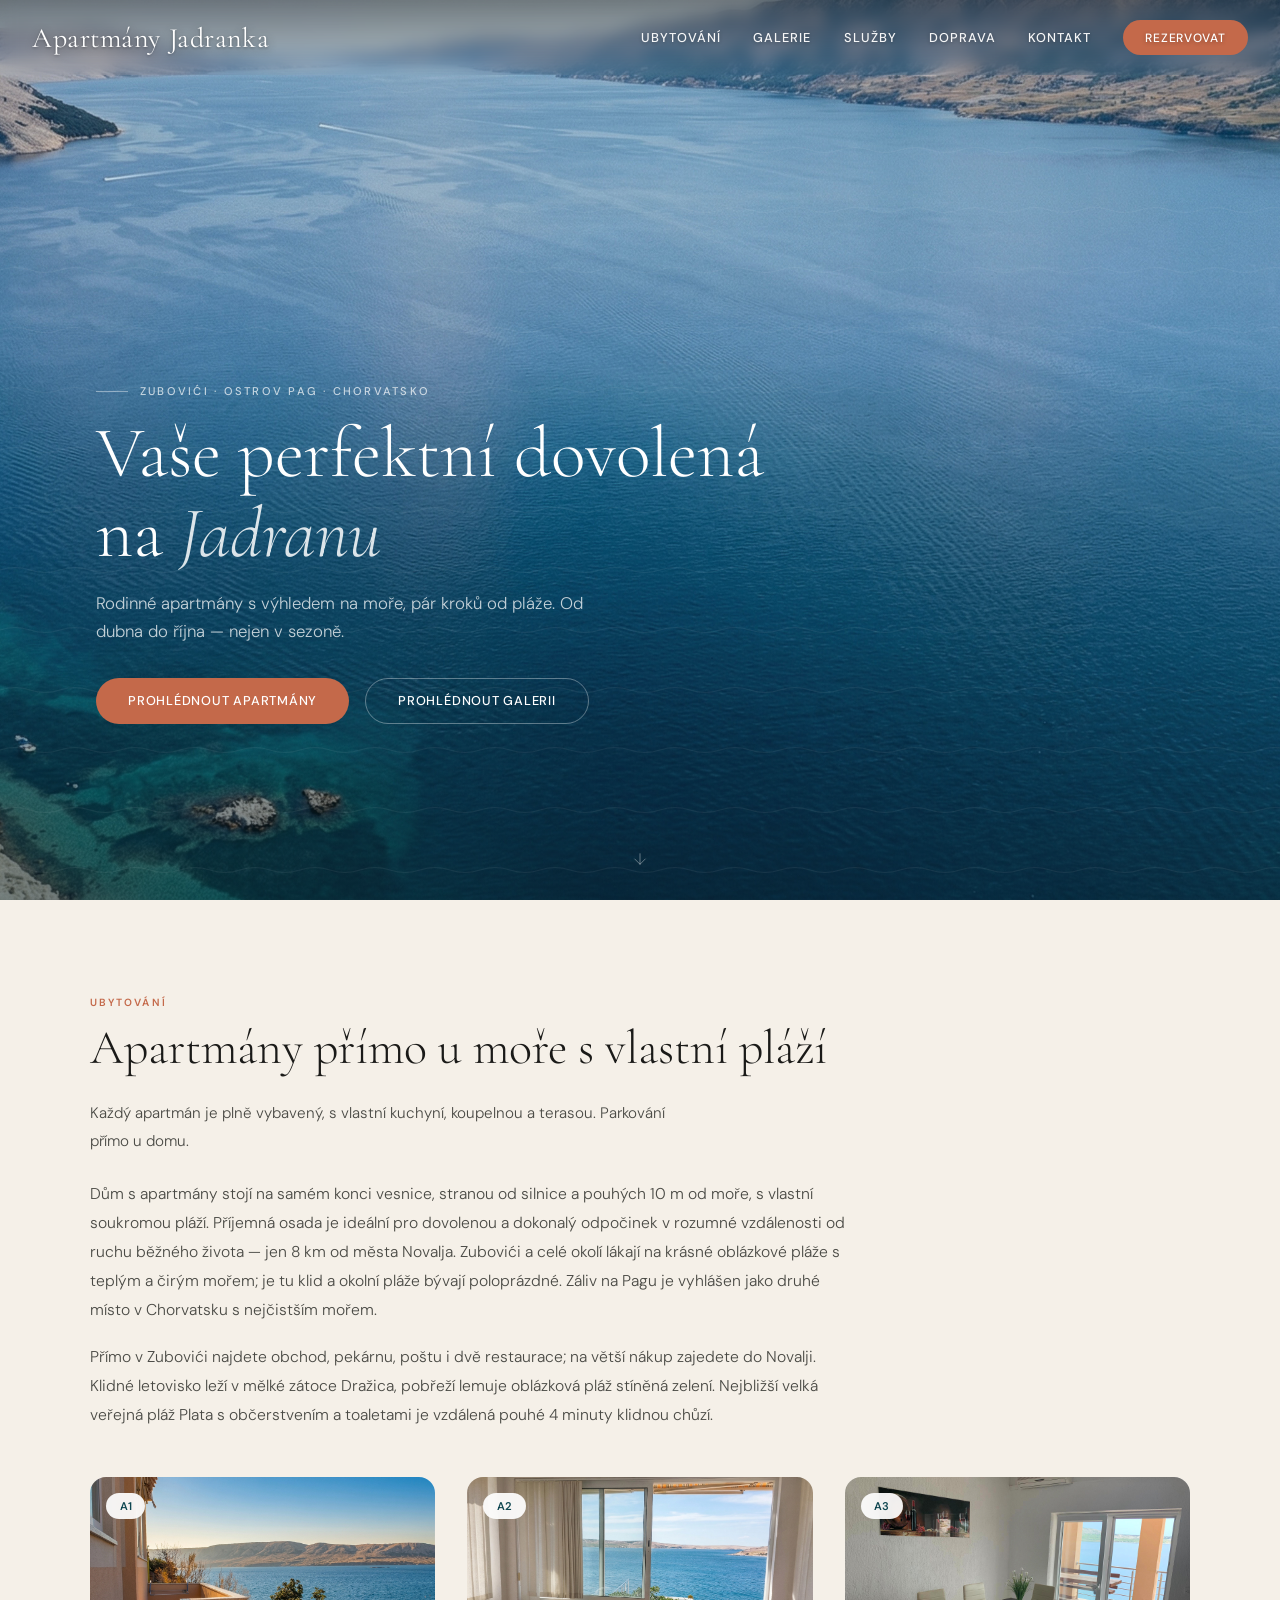
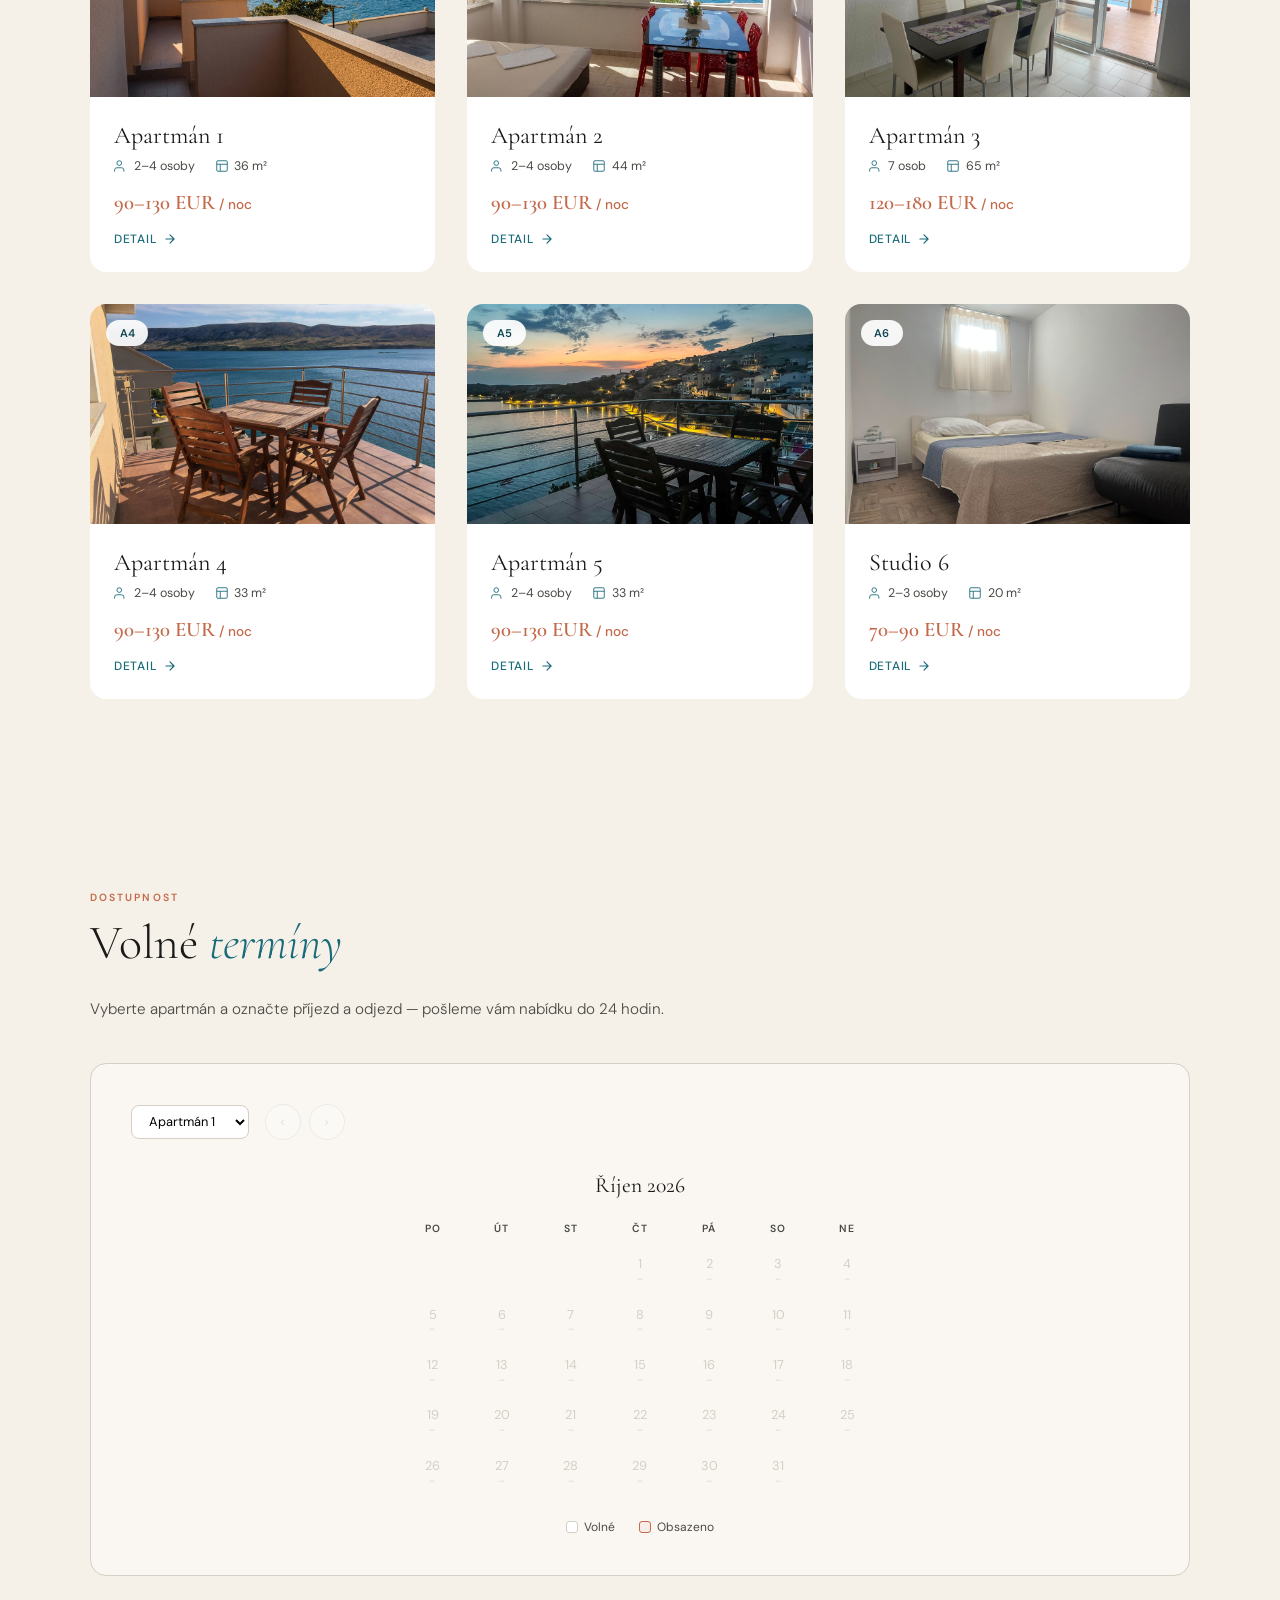
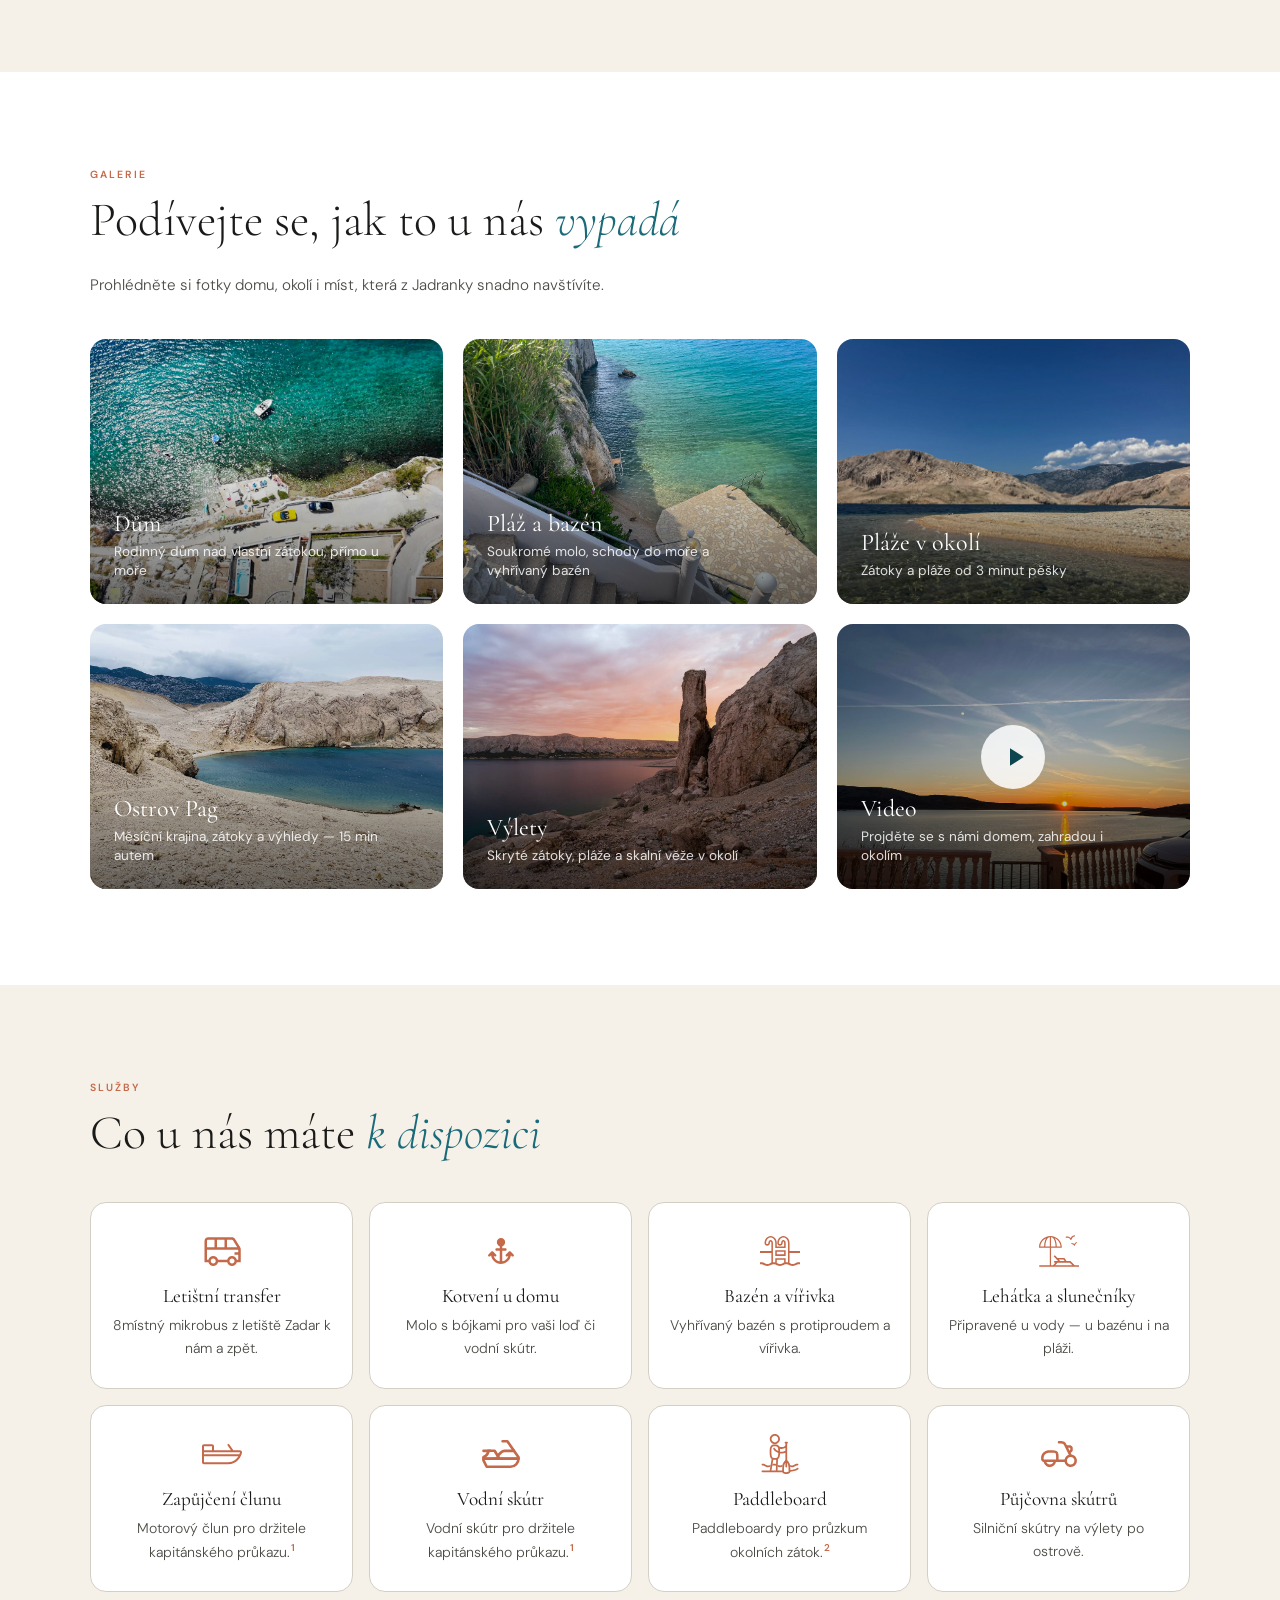
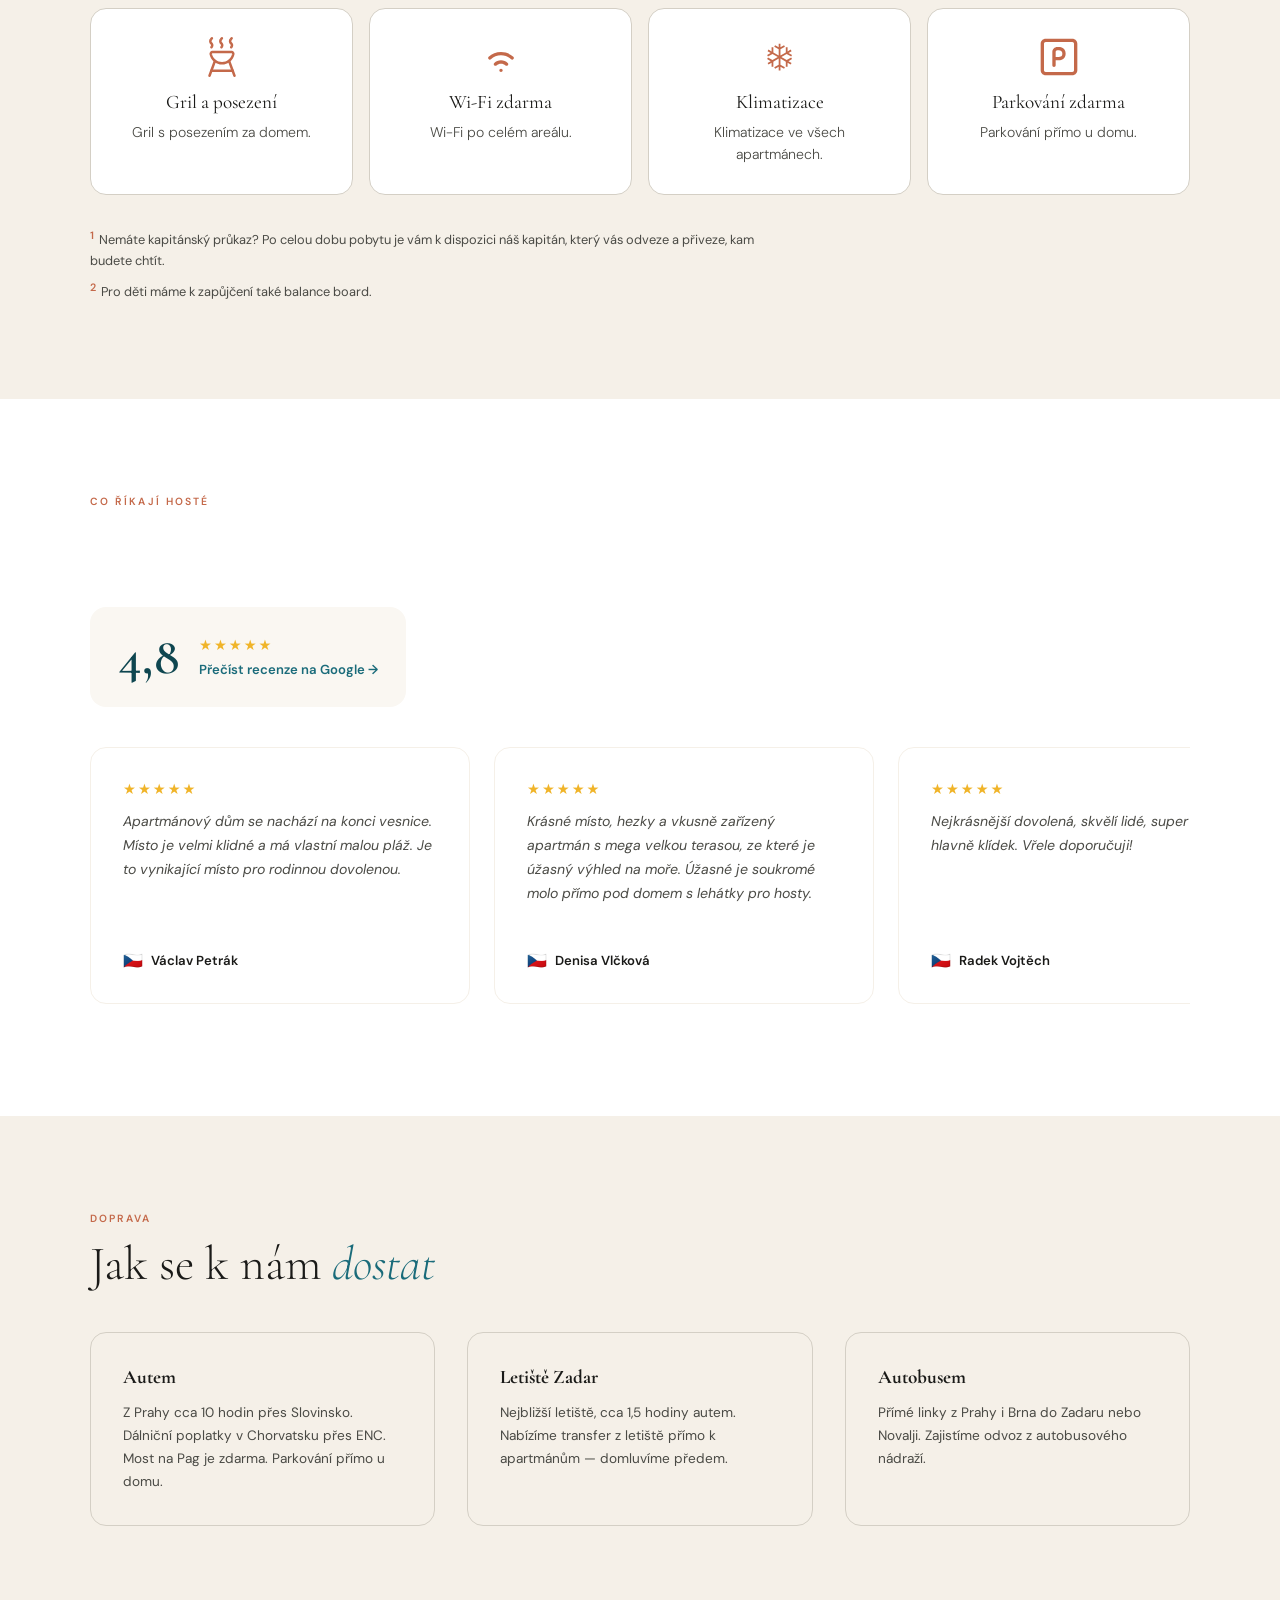
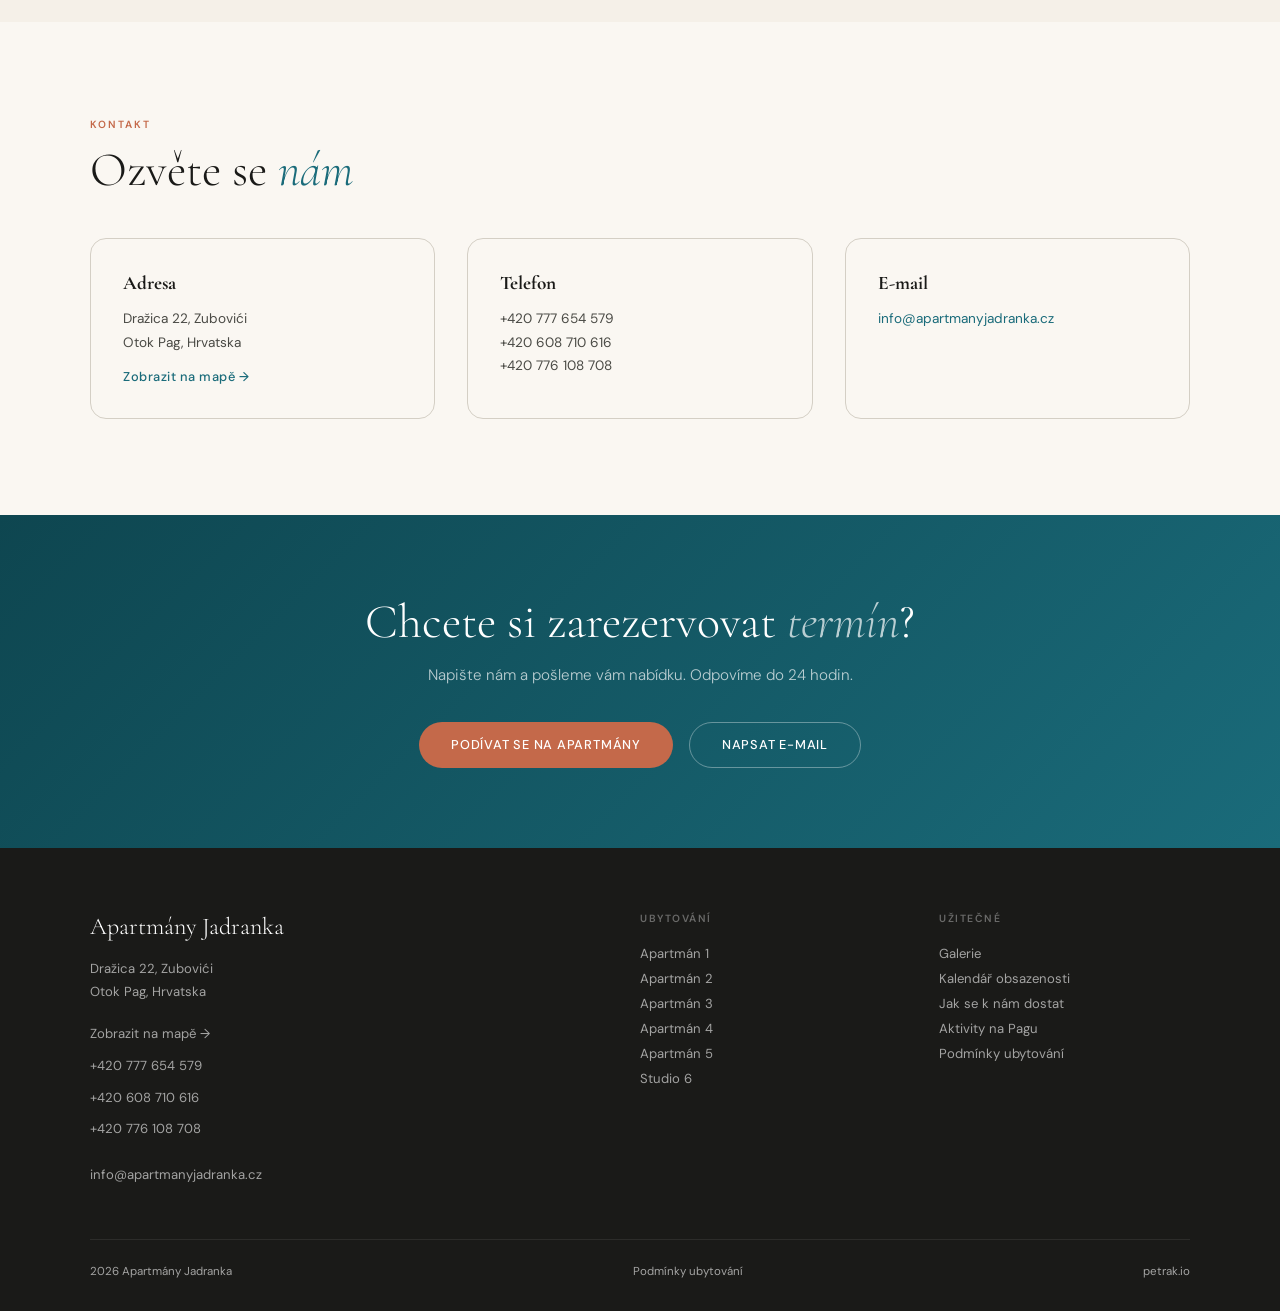
==== commit d3a9d67f: "Redesign Služby section as pictogram cards Replace the three plain text blocks in #sluzby with a res" ====
--- a/index.html
+++ b/index.html
@@ -39,6 +39,108 @@
       </g>
     </g>
   </symbol>
+  <!-- Service pictograms (normalized to currentColor) -->
+  <symbol id="icon-shuttle" viewBox="0 0 32 32">
+    <path d="M 5 5 C 3.355469 5 2 6.355469 2 8 L 2 25 L 5.15625 25 C 5.601563 26.71875 7.148438 28 9 28 C 10.851563 28 12.398438 26.71875 12.84375 25 L 20.15625 25 C 20.601563 26.71875 22.148438 28 24 28 C 25.851563 28 27.398438 26.71875 27.84375 25 L 31 25 L 31 14.5625 C 31 14 30.828125 13.445313 30.53125 12.96875 L 26.4375 6.40625 C 25.890625 5.53125 24.9375 5 23.90625 5 Z M 5 7 L 10 7 L 10 13 L 4 13 L 4 8 C 4 7.4375 4.4375 7 5 7 Z M 12 7 L 18 7 L 18 13 L 12 13 Z M 20 7 L 23.90625 7 C 24.253906 7 24.566406 7.175781 24.75 7.46875 L 28.1875 13 L 20 13 Z M 4 15 L 29 15 L 29 17 L 26 17 L 26 19 L 29 19 L 29 23 L 27.84375 23 C 27.398438 21.28125 25.851563 20 24 20 C 22.148438 20 20.601563 21.28125 20.15625 23 L 12.84375 23 C 12.398438 21.28125 10.851563 20 9 20 C 7.148438 20 5.601563 21.28125 5.15625 23 L 4 23 Z M 9 22 C 10.117188 22 11 22.882813 11 24 C 11 25.117188 10.117188 26 9 26 C 7.882813 26 7 25.117188 7 24 C 7 22.882813 7.882813 22 9 22 Z M 24 22 C 25.117188 22 26 22.882813 26 24 C 26 25.117188 25.117188 26 24 26 C 22.882813 26 22 25.117188 22 24 C 22 22.882813 22.882813 22 24 22 Z"/>
+  </symbol>
+  <symbol id="icon-anchor" viewBox="0 0 24 24">
+    <path fill-rule="evenodd" clip-rule="evenodd" d="M13.75 6.75C13.75 7.7165 12.9665 8.5 12 8.5C11.0335 8.5 10.25 7.7165 10.25 6.75C10.25 5.7835 11.0335 5 12 5C12.9665 5 13.75 5.7835 13.75 6.75Z" stroke="currentColor" stroke-width="1.5" stroke-linecap="round" stroke-linejoin="round"/>
+<path d="M12.75 8.5C12.75 8.08579 12.4142 7.75 12 7.75C11.5858 7.75 11.25 8.08579 11.25 8.5H12.75ZM11.25 11.125C11.25 11.5392 11.5858 11.875 12 11.875C12.4142 11.875 12.75 11.5392 12.75 11.125H11.25ZM9.375 10.375C8.96079 10.375 8.625 10.7108 8.625 11.125C8.625 11.5392 8.96079 11.875 9.375 11.875V10.375ZM12 11.875C12.4142 11.875 12.75 11.5392 12.75 11.125C12.75 10.7108 12.4142 10.375 12 10.375V11.875ZM14.625 11.875C15.0392 11.875 15.375 11.5392 15.375 11.125C15.375 10.7108 15.0392 10.375 14.625 10.375V11.875ZM12 10.375C11.5858 10.375 11.25 10.7108 11.25 11.125C11.25 11.5392 11.5858 11.875 12 11.875V10.375ZM7.96967 15.1553C8.26256 15.4482 8.73744 15.4482 9.03033 15.1553C9.32322 14.8624 9.32322 14.3876 9.03033 14.0947L7.96967 15.1553ZM7.28033 12.3447C6.98744 12.0518 6.51256 12.0518 6.21967 12.3447C5.92678 12.6376 5.92678 13.1124 6.21967 13.4053L7.28033 12.3447ZM7.28033 13.4053C7.57322 13.1124 7.57322 12.6376 7.28033 12.3447C6.98744 12.0518 6.51256 12.0518 6.21967 12.3447L7.28033 13.4053ZM4.46967 14.0947C4.17678 14.3876 4.17678 14.8624 4.46967 15.1553C4.76256 15.4482 5.23744 15.4482 5.53033 15.1553L4.46967 14.0947ZM7.5 12.875C7.5 12.4608 7.16421 12.125 6.75 12.125C6.33579 12.125 6 12.4608 6 12.875H7.5ZM12 19.75C12.4142 19.75 12.75 19.4142 12.75 19C12.75 18.5858 12.4142 18.25 12 18.25V19.75ZM12 18.25C11.5858 18.25 11.25 18.5858 11.25 19C11.25 19.4142 11.5858 19.75 12 19.75V18.25ZM18 12.875C18 12.4608 17.6642 12.125 17.25 12.125C16.8358 12.125 16.5 12.4608 16.5 12.875H18ZM11.25 19C11.25 19.4142 11.5858 19.75 12 19.75C12.4142 19.75 12.75 19.4142 12.75 19H11.25ZM12.75 11.125C12.75 10.7108 12.4142 10.375 12 10.375C11.5858 10.375 11.25 10.7108 11.25 11.125H12.75ZM14.9697 14.0947C14.6768 14.3876 14.6768 14.8624 14.9697 15.1553C15.2626 15.4482 15.7374 15.4482 16.0303 15.1553L14.9697 14.0947ZM17.7803 13.4053C18.0732 13.1124 18.0732 12.6376 17.7803 12.3447C17.4874 12.0518 17.0126 12.0518 16.7197 12.3447L17.7803 13.4053ZM17.7803 12.3447C17.4874 12.0518 17.0126 12.0518 16.7197 12.3447C16.4268 12.6376 16.4268 13.1124 16.7197 13.4053L17.7803 12.3447ZM18.4697 15.1553C18.7626 15.4482 19.2374 15.4482 19.5303 15.1553C19.8232 14.8624 19.8232 14.3876 19.5303 14.0947L18.4697 15.1553ZM11.25 8.5V11.125H12.75V8.5H11.25ZM9.375 11.875H12V10.375H9.375V11.875ZM14.625 10.375H12V11.875H14.625V10.375ZM9.03033 14.0947L7.28033 12.3447L6.21967 13.4053L7.96967 15.1553L9.03033 14.0947ZM6.21967 12.3447L4.46967 14.0947L5.53033 15.1553L7.28033 13.4053L6.21967 12.3447ZM6 12.875V13.75H7.5V12.875H6ZM6 13.75C6 17.0637 8.68629 19.75 12 19.75V18.25C9.51472 18.25 7.5 16.2353 7.5 13.75H6ZM12 19.75C15.3137 19.75 18 17.0637 18 13.75H16.5C16.5 16.2353 14.4853 18.25 12 18.25V19.75ZM18 13.75V12.875H16.5V13.75H18ZM12.75 19V11.125H11.25V19H12.75ZM16.0303 15.1553L17.7803 13.4053L16.7197 12.3447L14.9697 14.0947L16.0303 15.1553ZM16.7197 13.4053L18.4697 15.1553L19.5303 14.0947L17.7803 12.3447L16.7197 13.4053Z"/>
+  </symbol>
+  <symbol id="icon-pool" viewBox="0 0 512 512">
+    <g>
+	<path d="M327.042,246.78H196.887c-0.928,0-1.683,0.755-1.683,1.683v68.735c0,0.928,0.756,1.683,1.683,1.683h130.156
+		c0.927,0,1.683-0.756,1.683-1.683v-68.735C328.725,247.535,327.97,246.78,327.042,246.78z M308.865,299.021h-93.801v-32.372h93.801
+		V299.021z"/>
+	<path d="M510.317,282.683c0.927,0,1.683-0.755,1.683-1.683v-21.995c0-0.928-0.756-1.683-1.683-1.683H378.216V152.668
+		c-0.058-22.184-7.455-43.374-20.837-59.68c-7.044-8.481-15.436-15.271-24.951-20.172c-10.214-5.189-21.585-7.931-32.882-7.931
+		c-11.33,0-22.709,2.742-32.931,7.94c-13.999,7.2-25.69,18.694-33.809,33.226c-7.8,13.884-11.921,30.008-11.921,46.625
+		c0,19.121,15.558,34.68,34.671,34.68c19.121,0,34.679-15.558,34.679-34.696c-0.057-5.969,1.766-11.724,4.894-15.41
+		c1.461-1.765,2.693-2.48,2.98-2.627c0.705-0.32,1.058-0.386,1.436-0.386c0.378,0,0.738,0.066,1.33,0.328
+		c1.789,0.994,3.505,2.874,4.852,5.296c2.02,3.63,3.137,8.186,3.137,12.816v44.614h-93.801v-44.614
+		c0-22.134-7.405-43.324-20.846-59.688c-7.003-8.456-15.378-15.238-24.884-20.172c-10.214-5.189-21.585-7.931-32.882-7.931
+		c-11.362,0-22.767,2.742-32.988,7.94c-14.031,7.25-25.722,18.735-33.801,33.226c-7.799,13.982-11.929,30.107-11.929,46.625
+		c0,19.121,15.558,34.68,34.68,34.68c19.113,0,34.671-15.558,34.671-34.68c0-5.894,1.872-11.798,4.893-15.426
+		c1.018-1.232,2.019-2.11,2.972-2.627c0.723-0.329,1.084-0.386,1.503-0.386c0.328,0,0.69,0.066,1.281,0.328
+		c1.79,0.994,3.53,2.882,4.902,5.296c1.986,3.563,3.079,8.12,3.079,12.816v104.647H1.683c-0.928,0-1.683,0.755-1.683,1.683V281
+		c0,0.928,0.755,1.683,1.683,1.683h144.03c0,0,0,121.378,0,121.501c-5.476,1.881-10.033,4.146-13.448,5.945l-3.81,2.044
+		c-4.475,2.415-8.35,4.508-12.636,6.1c-4.417,1.593-10.919,3.424-22.036,3.482c-7.922,0-14.138-0.87-20.155-2.832
+		c-3.366-1.092-6.56-2.496-10.69-4.68l-3.826-2.044c-4.417-2.406-9.425-5.124-15.656-7.439c-9.138-3.366-19.032-5-30.755-5
+		c-0.008,0-11.018,0-11.018,0c-0.928,0-1.683,0.755-1.683,1.683v21.995c0,0.928,0.755,1.683,1.683,1.683h11.002
+		c7.865,0,14.088,0.853,20.131,2.767c4.113,1.387,7.578,3.079,10.698,4.68l3.349,1.814c4.548,2.496,9.696,5.313,16.141,7.677
+		c9.072,3.399,19.138,5.058,30.779,5.058c10.518,0,19.68-1.347,28.022-4.097c5.763-1.888,10.615-4.253,14.606-6.33l4.195-2.25
+		c4.319-2.332,8.054-4.351,12.225-5.895l0.862-0.295c0.837-0.288,1.692-0.584,2.644-0.83c5.369-1.568,11.248-2.298,18.505-2.298
+		c7.857,0,14.072,0.853,20.132,2.767c2.192,0.748,4.236,1.552,6.215,2.463c1.502,0.698,2.964,1.396,4.482,2.216l3.366,1.822
+		c4.532,2.488,9.68,5.313,16.133,7.668c9.13,3.399,19.196,5.058,30.771,5.058c10.574,0,19.738-1.347,28.021-4.097
+		c6.059-1.986,10.994-4.426,14.606-6.322l4.475-2.388c4.236-2.283,7.898-4.253,11.97-5.772c1.347-0.484,2.734-0.912,4.228-1.338
+		c5.14-1.421,10.796-2.078,17.808-2.078c7.865,0,14.089,0.853,20.14,2.767c2.414,0.813,4.606,1.708,6.757,2.734
+		c1.297,0.6,2.594,1.248,3.933,1.946l3.35,1.814c4.54,2.488,9.696,5.313,16.149,7.677c9.13,3.399,19.195,5.058,30.78,5.058
+		c10.558,0,19.728-1.347,28.012-4.097c5.804-1.88,10.673-4.253,14.672-6.33l4.007-2.143c4.384-2.373,8.168-4.417,12.463-5.96
+		c4.319-1.618,10.722-3.465,22.003-3.465h11.002c0.927,0,1.683-0.756,1.683-1.683v-21.995c0-0.928-0.756-1.683-1.683-1.683h-11.002
+		c-10.517,0-19.68,1.322-28.014,4.039c-6.066,1.987-11.002,4.425-14.622,6.33l-3.711,1.995c-4.508,2.438-8.407,4.548-12.717,6.149
+		c-4.417,1.593-10.928,3.424-22.093,3.482c-7.816,0-14.221-0.896-20.156-2.832c-3.366-1.092-6.56-2.496-10.681-4.672l-3.292-1.773
+		c-1.831-0.994-3.76-2.036-5.812-3.071V282.683H510.317z M308.865,403.857c-5.698,1.88-10.493,4.219-14.45,6.272l-3.9,2.102
+		c-4.417,2.39-8.235,4.458-12.545,6.042c-4.368,1.593-10.821,3.424-22.028,3.482c-7.816,0-14.22-0.896-20.155-2.832
+		c-3.342-1.084-6.536-2.488-10.681-4.672l-3.392-1.823c-2.077-1.125-4.269-2.307-6.65-3.497v-40.558h93.801
+		C308.865,368.372,308.865,403.84,308.865,403.857z M358.356,401.943c-6.478-1.47-13.235-2.183-20.599-2.183h-0.706
+		c-2.939,0-5.69,0.106-8.325,0.295v-49.86c0-0.928-0.756-1.683-1.683-1.683H196.887c-0.928,0-1.683,0.755-1.683,1.683v51.551
+		c-6.1-1.322-12.75-1.986-20.32-1.986c-0.016,0-0.024,0-0.041,0c-3.44,0-6.485,0.122-9.261,0.369V152.675
+		c0-8.161-1.962-15.936-5.665-22.479c-3.309-5.976-7.972-10.69-13.128-13.284c-3.374-1.708-6.773-2.545-10.386-2.545
+		c-3.612,0-7.011,0.837-10.378,2.545c-3.35,1.675-6.56,4.319-9.277,7.636c-6.051,7.242-9.524,17.496-9.524,28.128
+		c0,8.169-6.643,14.812-14.811,14.812c-8.169,0-14.812-6.643-14.812-14.812c0-13.111,3.252-25.894,9.409-36.954
+		c6.223-11.1,15.049-19.828,25.517-25.222c7.373-3.768,15.64-5.755,23.924-5.755c8.21,0,16.445,1.987,23.817,5.755
+		c7.053,3.63,13.334,8.728,18.662,15.131c10.492,12.759,16.272,29.458,16.272,47.044v62.8c0,0.927,0.756,1.683,1.683,1.683h130.156
+		c0.927,0,1.683-0.756,1.683-1.683v-62.8c0-8.168-1.962-15.944-5.657-22.479c-3.316-5.993-8.004-10.706-13.177-13.276
+		c-3.325-1.716-6.716-2.553-10.344-2.553c-3.612,0-7.011,0.837-10.378,2.545c-3.301,1.659-6.527,4.294-9.335,7.636
+		c-6.068,7.332-9.515,17.586-9.458,28.128c0,8.169-6.65,14.812-14.819,14.812s-14.811-6.643-14.811-14.812
+		c0-13.202,3.251-25.976,9.409-36.954c6.223-11.1,15.049-19.819,25.525-25.222c7.372-3.768,15.64-5.755,23.924-5.755
+		c8.21,0,16.444,1.987,23.809,5.755c7.11,3.687,13.374,8.785,18.613,15.131c10.476,12.734,16.272,29.442,16.33,47.044V401.943z"/>
+</g>
+  </symbol>
+  <symbol id="icon-speedboat" viewBox="0 0 512.001 512.001">
+    <g>
+	<g>
+		<path d="M506.197,217.801c-4.864-5.931-12.126-9.37-19.797-9.37h-85.12l-57.933-84.062l-21.103,14.524l47.923,69.538H153.6v-51.2
+			c0-14.14-11.46-25.6-25.6-25.6H25.6c-14.14,0-25.6,11.46-25.6,25.6v204.8c0,14.14,11.46,25.6,25.6,25.6h307.2
+			c117.854,0,168.422-97.186,178.705-148.582C513.007,231.531,511.061,223.732,506.197,217.801z M25.6,157.232H128v51.2H25.6
+			V157.232z M332.8,362.032c-102.4,0-307.2,0-307.2,0v-76.8h440.141C445.013,320.875,405.393,362.032,332.8,362.032z
+			 M478.182,259.632H25.6v-25.6H128h358.4C486.4,234.032,484.173,244.664,478.182,259.632z"/>
+	</g>
+</g>
+  </symbol>
+  <symbol id="icon-water-scooter" viewBox="0 0 24 24">
+    <path d="M17.73,19.64H3.41L1.5,15.82v-1h21A4.78,4.78,0,0,1,17.73,19.64Z"/><path d="M11.05,14.86H1.5v-.95l1.28-.85a3.57,3.57,0,0,0,1.58-3H8.18Z"/><polyline points="12.96 4.36 15.82 4.36 22.5 13.91 22.5 14.86 11.04 14.86 8.18 14.86"/><path d="M10,13.08l2.13-2.15a2.91,2.91,0,0,1,2-.84h5.5"/><line x1="1.5" y1="10.09" x2="5.32" y2="10.09"/>
+  </symbol>
+  <symbol id="icon-paddleboard" viewBox="0 0 454.916 454.916">
+    <g id="SVGRepo_bgCarrier" stroke-width="0"/>
+<g id="SVGRepo_tracerCarrier" stroke-linecap="round" stroke-linejoin="round"/>
+<g id="SVGRepo_iconCarrier"> <g> <path fill="none" d="M182.634,340.712l1.918-47.798c-4.659,0.837-9.786,1.271-15.436,1.271 c-6.729,0-12.718-0.612-18.053-1.794l-7.787,47.063c4.911-1.225,10.616-1.998,17.51-1.998 C169.812,337.455,176.813,338.773,182.634,340.712z"/> <path fill="none" d="M204.891,284.871l-2.64,65.784c6.726,3.917,13.073,6.8,25.199,6.8c13.897,0,20.204-3.784,28.189-8.575 c0.612-0.367,1.232-0.738,1.858-1.11c0.431-2.007,0.894-3.777,1.396-5.229c7.661-22.175,23.47-40.897,30.068-48.075v-80.326 c-12.271,5.73-26.087,8.691-40.685,8.691c-6.091,0-12.313-0.513-18.619-1.552c-0.526-0.087-1.05-0.186-1.574-0.28 C227.042,250.946,221.506,273.173,204.891,284.871z"/> <path fill="none" d="M232.908,201.544c21.109,3.48,40.86-0.169,56.053-10.264v-34.641 c-5.686,4.018-12.181,7.168-19.414,9.337c-7.401,2.22-15.229,3.307-23.052,3.307c-6.746,0-13.486-0.816-19.953-2.401 c1.278,9.57,1.628,20.712,1.709,33.778C229.795,200.99,231.347,201.287,232.908,201.544z"/> <path fill="none" d="M201.37,372.609l-1.703,42.449c19.262-0.007,36.843-0.13,52.911-0.393 c0.164-12.085,0.689-28.123,1.814-42.424c-6.755,2.964-15.119,5.215-26.942,5.215C216.124,377.455,207.975,375.389,201.37,372.609z "/> <path fill="none" d="M181.781,361.962c-5.413-2.698-11.392-4.507-20.996-4.507c-9.76,0-15.774,1.871-21.257,4.642 l-8.764,52.961h48.886L181.781,361.962z"/> <path  d="M181.781,361.962l0.853-21.25c-5.821-1.939-12.822-3.257-21.849-3.257 c-6.894,0-12.598,0.773-17.51,1.998l-3.747,22.644c5.483-2.771,11.497-4.642,21.257-4.642 C170.39,357.455,176.368,359.264,181.781,361.962z"/> <path  d="M94.123,357.455c-13.896,0-20.203-3.784-28.188-8.575c-8.925-5.355-19.041-11.425-38.477-11.425 c-5.523,0-10,4.477-10,10c0,5.522,4.477,10,10,10c13.896,0,20.203,3.784,28.187,8.575c8.925,5.354,19.042,11.425,38.478,11.425 c9.733,0,17.128-1.523,23.207-3.715l4.018-24.285C113.804,353.969,107.455,357.455,94.123,357.455z"/> <path  d="M227.45,357.455c-12.126,0-18.473-2.882-25.199-6.8l-0.881,21.954 c6.605,2.78,14.754,4.846,26.08,4.846c11.822,0,20.186-2.251,26.942-5.215c0.747-9.488,1.758-18.196,3.105-24.471 c-0.626,0.372-1.246,0.743-1.858,1.11C247.654,353.671,241.347,357.455,227.45,357.455z"/> <path  d="M360.788,377.455c19.437,0,29.554-6.069,38.48-11.425c7.985-4.791,14.292-8.575,28.19-8.575 c5.523,0,10-4.478,10-10c0-5.523-4.477-10-10-10c-19.437,0-29.554,6.069-38.48,11.425c-7.985,4.791-14.292,8.575-28.19,8.575 c-8.602,0-14.295-1.452-19.279-3.693c0.96,6.246,1.704,13.831,2.272,21.817C348.58,376.731,354.127,377.455,360.788,377.455z"/> <path fill="none" d="M129.956,209.121c0,36.497,4.902,53.051,15.953,60.159c1.363,0.388,2.587,1.053,3.628,1.918 c5.324,2.272,11.817,2.986,19.579,2.986c7.82,0,14.349-0.727,19.695-3.037c1.008-0.82,2.176-1.446,3.452-1.827 c10.408-6.648,15.38-21.629,15.956-53.645c-22.988-8.287-43.198-23.275-56.339-42.341c-3.134-4.547-1.988-10.775,2.559-13.908 c4.546-3.134,10.774-1.989,13.909,2.559c9.501,13.785,23.58,24.994,39.824,32.165c-0.764-44.84-6.387-54.157-39.055-54.157 C133.093,139.993,129.956,151.321,129.956,209.121z"/> <path fill="none" d="M131.045,58.057c0,20.995,17.079,38.076,38.071,38.076c20.99,0,38.066-17.081,38.066-38.076 c0-20.984-17.077-38.057-38.066-38.057C148.124,20,131.045,37.072,131.045,58.057z"/> <path d="M436.256,387.975c-3.359-4.383-9.638-5.212-14.02-1.853c-15.757,12.08-37.61,19.536-76.969,23.849 c-0.206-10.364-0.661-22.79-1.486-34.392c-0.568-7.985-1.312-15.571-2.272-21.817c-0.705-4.588-1.526-8.46-2.48-11.222 c-7.661-22.175-23.47-40.897-30.068-48.075V108.967c5.173-0.383,9.254-4.692,9.254-9.962c0-5.522-4.477-10-10-10h-18.509 c-5.523,0-10,4.478-10,10c0,5.271,4.081,9.58,9.254,9.962v18.529c-6.552,11.636-17.185,16.932-25.16,19.324 c-14.291,4.285-31.242,2.846-44.142-3.582c-11-20.557-32.722-23.245-50.544-23.245c-18.189,0-40.447,2.787-51.216,24.524 c-7.392,14.92-7.944,35.266-7.944,64.604c0,35.203,4.449,61.432,22.22,74.9l-10.827,65.434l-4.018,24.285l-6.837,41.318H26.595 c-5.523,0-10,4.478-10,10c0,5.522,4.477,10,10,10h92.345c0.015,0,0.031,0.002,0.046,0.002c0.014,0,0.028-0.002,0.042-0.002h78.988 c20.622,0,39.365-0.133,56.469-0.425c1.351,3.807,3.403,7.076,6.18,9.858c9.165,9.186,24.502,10.424,38.296,10.424 c13.794,0,29.131-1.238,38.296-10.423c3.81-3.818,6.257-8.552,7.397-14.337c45.715-4.727,70.483-13.391,89.75-28.161 C438.787,398.635,439.616,392.357,436.256,387.975z M325.405,421.853c0.013,6.19-1.731,7.938-2.304,8.512 c-4.541,4.551-19.292,4.551-24.14,4.551c-4.847,0-19.599,0-24.139-4.551c-0.573-0.574-2.317-2.321-2.304-8.512 c0.067-31.903,2.436-64.553,5.278-72.782c2.755-7.975,6.898-15.549,11.165-22.082v44.7c0,5.523,4.477,10,10,10 c5.523,0,10-4.477,10-10V326.96c4.259,6.525,8.398,14.104,11.165,22.111C322.968,357.3,325.337,389.95,325.405,421.853z M246.495,169.283c7.823,0,15.651-1.087,23.052-3.307c7.232-2.169,13.728-5.319,19.414-9.337v34.641 c-15.192,10.094-34.944,13.744-56.053,10.264c-1.561-0.257-3.113-0.554-4.657-0.883c-0.081-13.066-0.431-24.208-1.709-33.778 C233.01,168.467,239.75,169.283,246.495,169.283z M228.084,220.999c0.525,0.094,1.048,0.193,1.574,0.28 c6.305,1.039,12.527,1.552,18.619,1.552c14.597,0,28.414-2.961,40.685-8.691v80.326c-6.598,7.178-22.406,25.9-30.068,48.075 c-0.502,1.453-0.965,3.223-1.396,5.229c-1.347,6.275-2.359,14.983-3.105,24.471c-1.126,14.301-1.65,30.339-1.814,42.424 c-16.068,0.263-33.648,0.387-52.911,0.393l1.703-42.449l0.881-21.954l2.64-65.784C221.506,273.173,227.042,250.946,228.084,220.999 z M208.171,194.15c-16.243-7.171-30.323-18.381-39.824-32.165c-3.134-4.548-9.362-5.692-13.909-2.559 c-4.547,3.134-5.693,9.361-2.559,13.908c13.141,19.066,33.351,34.054,56.339,42.341c-0.576,32.015-5.548,46.997-15.956,53.645 c-1.276,0.381-2.444,1.007-3.452,1.827c-5.345,2.311-11.875,3.037-19.695,3.037c-7.763,0-14.256-0.715-19.579-2.986 c-1.041-0.865-2.265-1.53-3.628-1.918c-11.051-7.108-15.953-23.662-15.953-60.159c0-57.8,3.137-69.128,39.16-69.128 C201.784,139.993,207.407,149.31,208.171,194.15z M139.528,362.097l3.747-22.644l7.787-47.063 c5.335,1.182,11.325,1.794,18.053,1.794c5.65,0,10.777-0.433,15.436-1.271l-1.918,47.798l-0.853,21.25l-2.131,53.096h-48.886 L139.528,362.097z"/> <path fill="none" d="M320.126,349.071c-2.767-8.008-6.906-15.586-11.165-22.111v44.729c0,5.523-4.477,10-10,10 c-5.523,0-10-4.477-10-10v-44.7c-4.267,6.533-8.409,14.107-11.165,22.082c-2.843,8.23-5.211,40.879-5.278,72.782 c-0.013,6.19,1.73,7.938,2.304,8.512c4.54,4.551,19.292,4.551,24.139,4.551c4.847,0,19.599,0,24.14-4.551 c0.573-0.574,2.317-2.321,2.304-8.512C325.337,389.95,322.968,357.3,320.126,349.071z"/> <path d="M169.116,116.133c32.018,0,58.066-26.053,58.066-58.076C227.182,26.044,201.134,0,169.116,0 c-32.021,0-58.071,26.044-58.071,58.057C111.045,90.08,137.095,116.133,169.116,116.133z M207.182,58.057 c0,20.995-17.077,38.076-38.066,38.076c-20.992,0-38.071-17.081-38.071-38.076c0-20.984,17.079-38.057,38.071-38.057 C190.106,20,207.182,37.072,207.182,58.057z"/> </g> </g>
+  </symbol>
+  <symbol id="icon-scooter" viewBox="0 0 24 24">
+    <g id="SVGRepo_bgCarrier" stroke-width="0"/>
+<g id="SVGRepo_tracerCarrier" stroke-linecap="round" stroke-linejoin="round"/>
+<g id="SVGRepo_iconCarrier"> <path fill-rule="evenodd" clip-rule="evenodd" d="M13.8643 5.78336C13.5506 5.75093 13.1447 5.75 12.5279 5.75H12C11.5858 5.75 11.25 5.41422 11.25 5C11.25 4.58579 11.5858 4.25 12 4.25L12.5648 4.25C13.1347 4.24998 13.6187 4.24997 14.0186 4.29132C14.4444 4.33534 14.8379 4.43094 15.2097 4.66071C15.5815 4.89048 15.843 5.19971 16.0728 5.56088C16.2754 5.87933 16.4785 6.2803 16.7135 6.75L17.8682 6.75C18.1521 6.74998 18.4127 6.74996 18.6298 6.76947C18.8645 6.79055 19.1203 6.83898 19.3679 6.98039C19.6395 7.13549 19.8645 7.36052 20.0196 7.63209C20.161 7.87968 20.2095 8.13549 20.2306 8.37017C20.2501 8.58733 20.25 8.84795 20.25 9.13178V9.16072L20.2501 9.22526C20.2507 9.48503 20.2514 9.76315 20.167 10.0271C20.1106 10.2039 20.0263 10.3706 19.9175 10.521C19.755 10.7454 19.5307 10.9098 19.3212 11.0634L19.2691 11.1016L18.9916 11.3061L19.4787 12.2803C21.3237 12.5153 22.75 14.0911 22.75 16C22.75 18.0711 21.0711 19.75 19 19.75C17.1858 19.75 15.6725 18.4617 15.325 16.75H10.175C9.82755 18.4617 8.31423 19.75 6.50002 19.75C4.68264 19.75 3.16722 18.4572 2.82323 16.7411C1.98372 16.6561 1.32191 15.9823 1.25541 15.1373C1.24992 15.0675 1.24996 14.992 1.25001 14.9193L1.25002 14.9L1.25001 14.8619C1.24999 14.5269 1.24998 14.3138 1.26466 14.1273C1.44798 11.798 3.29805 9.94796 5.62733 9.76464C5.81382 9.74997 6.02687 9.74998 6.36191 9.75L6.40002 9.75L7.05201 9.75C7.95049 9.74997 8.69971 9.74995 9.29449 9.82991C9.92229 9.91432 10.4891 10.1 10.9446 10.5555C11.4 11.0109 11.5857 11.5777 11.6701 12.2055C11.7501 12.8003 11.75 13.5495 11.75 14.448L11.75 15.25H15.325C15.5973 13.9089 16.5851 12.8277 17.8727 12.4224L15.4348 7.54656C15.1589 6.99487 14.9766 6.6322 14.8073 6.36612C14.6473 6.1147 14.5326 6.00562 14.4211 5.93669C14.3096 5.86776 14.1608 5.81401 13.8643 5.78336ZM10.25 15.25V14.5C10.25 13.536 10.2484 12.8884 10.1835 12.4054C10.1214 11.9439 10.0142 11.7464 9.8839 11.6161C9.75358 11.4858 9.55609 11.3786 9.09462 11.3165C8.61159 11.2516 7.96403 11.25 7.00002 11.25H6.40002C6.01431 11.25 5.86492 11.2506 5.74502 11.26C4.1513 11.3854 2.88546 12.6513 2.76003 14.245C2.7506 14.3649 2.75002 14.5143 2.75002 14.9C2.75002 14.9485 2.75003 14.9773 2.75033 14.9991C2.76033 15.121 2.879 15.2397 3.00093 15.2497L10.25 15.25ZM4.37804 16.75C4.68692 17.6239 5.52035 18.25 6.50002 18.25C7.47968 18.25 8.31311 17.6239 8.62199 16.75H4.37804ZM16.75 16C16.75 14.7574 17.7574 13.75 19 13.75C20.2427 13.75 21.25 14.7574 21.25 16C21.25 17.2426 20.2427 18.25 19 18.25C17.7574 18.25 16.75 17.2426 16.75 16ZM18.3108 9.94453L18.3795 9.89396C18.5178 9.79207 18.5955 9.73441 18.6517 9.68765C18.6864 9.65883 18.6993 9.645 18.7026 9.64114C18.7181 9.61969 18.7301 9.59591 18.7382 9.5707C18.7362 9.57695 18.7416 9.56642 18.7454 9.50229C18.7497 9.42932 18.75 9.3325 18.75 9.16072C18.75 8.83832 18.7493 8.64622 18.7366 8.50439C18.7289 8.41867 18.7188 8.38291 18.7154 8.3731C18.6939 8.33658 18.6634 8.30612 18.6269 8.2846C18.6171 8.28121 18.5813 8.27115 18.4956 8.26345C18.3538 8.25071 18.1617 8.25 17.8393 8.25H17.4635L18.3108 9.94453Z"/> </g>
+  </symbol>
+  <symbol id="icon-grill" viewBox="0 0 24 24">
+    <g id="SVGRepo_bgCarrier" stroke-width="0"/>
+<g id="SVGRepo_tracerCarrier" stroke-linecap="round" stroke-linejoin="round"/>
+<g id="SVGRepo_iconCarrier"> <path d="M17.6248 8.99991V9.74994L17.6325 9.74987L17.6248 8.99991ZM18.7498 10.3489L19.4822 10.5102C19.4836 10.5039 19.485 10.4975 19.4862 10.4911L18.7498 10.3489ZM12.0114 15.7647V15.0147V15.7647ZM5.27292 10.3489L4.53685 10.4927C4.53799 10.4986 4.5392 10.5044 4.54048 10.5102L5.27292 10.3489ZM6.39991 8.99991L6.3893 9.7499H6.39991V8.99991ZM17.6325 9.74987C17.6894 9.74928 17.7457 9.76137 17.7974 9.78524L18.4265 8.42352C18.1729 8.30639 17.8965 8.2471 17.6172 8.24996L17.6325 9.74987ZM17.7974 9.78524C17.8491 9.80911 17.8948 9.84418 17.9313 9.88791L19.0833 8.92722C18.9044 8.71271 18.68 8.54066 18.4265 8.42352L17.7974 9.78524ZM17.9313 9.88791C17.9678 9.93163 17.994 9.98291 18.0082 10.038L19.4608 9.66381C19.3911 9.39333 19.2622 9.14173 19.0833 8.92722L17.9313 9.88791ZM18.0082 10.038C18.0224 10.0932 18.0242 10.1508 18.0134 10.2067L19.4862 10.4911C19.5392 10.2169 19.5305 9.93429 19.4608 9.66381L18.0082 10.038ZM18.0174 10.1876C17.716 11.556 16.9563 12.7805 15.8641 13.6584L16.8038 14.8275C18.1624 13.7356 19.1073 12.2124 19.4822 10.5102L18.0174 10.1876ZM15.8641 13.6584C14.7719 14.5362 13.4126 15.0147 12.0114 15.0147V16.5147C13.7544 16.5147 15.4452 15.9195 16.8038 14.8275L15.8641 13.6584ZM12.0114 15.0147C10.6101 15.0147 9.25087 14.5362 8.15865 13.6584L7.21897 14.8275C8.57757 15.9195 10.2683 16.5147 12.0114 16.5147V15.0147ZM8.15865 13.6584C7.06644 12.7805 6.30676 11.556 6.00536 10.1876L4.54048 10.5102C4.91539 12.2124 5.86036 13.7356 7.21897 14.8275L8.15865 13.6584ZM6.00899 10.2051C5.99809 10.1493 5.99977 10.0918 6.01392 10.0367L4.56112 9.66346C4.49144 9.93464 4.48315 10.218 4.53685 10.4927L6.00899 10.2051ZM6.01392 10.0367C6.02806 9.98169 6.05431 9.93049 6.09074 9.88688L4.93961 8.92518C4.7601 9.14005 4.63079 9.39227 4.56112 9.66346L6.01392 10.0367ZM6.09074 9.88688C6.12718 9.84326 6.17289 9.80833 6.22454 9.78462L5.59878 8.42139C5.34432 8.5382 5.11912 8.71031 4.93961 8.92518L6.09074 9.88688ZM6.22454 9.78462C6.27619 9.76091 6.33248 9.74903 6.3893 9.74983L6.41052 8.24999C6.13056 8.24603 5.85324 8.30459 5.59878 8.42139L6.22454 9.78462ZM6.39991 9.7499H17.6248V8.24992H6.39991V9.7499Z"/> <path d="M18.796 23.5076C18.9384 23.8966 19.3691 24.0965 19.7581 23.9541C20.147 23.8117 20.3469 23.3809 20.2045 22.9919L18.796 23.5076ZM16.9375 14.069C16.7951 13.6801 16.3644 13.4802 15.9754 13.6226C15.5864 13.765 15.3866 14.1958 15.529 14.5847L16.9375 14.069ZM20.2045 22.9919L16.9375 14.069L15.529 14.5847L18.796 23.5076L20.2045 22.9919Z"/> <path d="M3.79569 22.9919C3.65328 23.3809 3.85314 23.8117 4.2421 23.9541C4.63106 24.0965 5.06182 23.8966 5.20423 23.5076L3.79569 22.9919ZM8.4712 14.5847C8.61361 14.1958 8.41375 13.765 8.02479 13.6226C7.63583 13.4802 7.20507 13.6801 7.06266 14.069L8.4712 14.5847ZM5.20423 23.5076L8.4712 14.5847L7.06266 14.069L3.79569 22.9919L5.20423 23.5076Z"/> <path d="M18.4015 20.9998C18.8157 20.9998 19.1515 20.664 19.1515 20.2498C19.1515 19.8356 18.8157 19.4998 18.4015 19.4998V20.9998ZM5.59761 19.4998C5.1834 19.4998 4.84761 19.8356 4.84761 20.2498C4.84761 20.664 5.1834 20.9998 5.59761 20.9998V19.4998ZM18.4015 19.4998H5.59761V20.9998H18.4015V19.4998Z"/> <path d="M17.1884 1.57297L17.7845 2.02815L17.7885 2.02285L17.1884 1.57297ZM17.4304 3.74995L16.9488 4.32491L16.9495 4.32544L17.4304 3.74995ZM17.6734 5.92693L17.0774 5.47164L17.0734 5.47694L17.6734 5.92693ZM16.9114 5.69294C16.6629 6.0243 16.73 6.4944 17.0614 6.74293C17.3928 6.99145 17.8629 6.9243 18.1114 6.59293L16.9114 5.69294ZM18.3878 1.2234C18.6363 0.891986 18.569 0.421902 18.2376 0.173441C17.9062 -0.0750213 17.4361 -0.00777381 17.1877 0.323642L18.3878 1.2234ZM16.5923 1.11781C16.2275 1.59552 16.061 2.19549 16.1274 2.79285L17.6182 2.62713C17.5945 2.41351 17.654 2.19896 17.7845 2.02813L16.5923 1.11781ZM16.1274 2.79285C16.1938 3.39022 16.488 3.93897 16.9488 4.32491L17.912 3.175C17.7472 3.03699 17.642 2.84075 17.6182 2.62713L16.1274 2.79285ZM16.9495 4.32544C17.1143 4.46323 17.2197 4.65933 17.2435 4.87287L18.7342 4.70647C18.6675 4.10887 18.3727 3.56006 17.9113 3.17447L16.9495 4.32544ZM17.2435 4.87287C17.2673 5.08641 17.2078 5.30091 17.0774 5.47166L18.2694 6.38221C18.6344 5.90437 18.8009 5.30408 18.7342 4.70647L17.2435 4.87287ZM17.0734 5.47694L16.9114 5.69294L18.1114 6.59293L18.2734 6.37693L17.0734 5.47694ZM17.1877 0.323642L16.5883 1.12309L17.7885 2.02285L18.3878 1.2234L17.1877 0.323642Z"/> <path d="M11.3252 1.57299L11.9213 2.02817L11.9252 2.02287L11.3252 1.57299ZM11.5672 3.74997L11.0856 4.32493L11.0862 4.32546L11.5672 3.74997ZM11.8102 5.92695L11.2141 5.47166L11.2102 5.47696L11.8102 5.92695ZM11.0482 5.69295C10.7996 6.02432 10.8668 6.49442 11.1982 6.74295C11.5295 6.99147 11.9996 6.92432 12.2482 6.59295L11.0482 5.69295ZM12.5241 1.22404C12.7726 0.892627 12.7053 0.422543 12.3739 0.174081C12.0425 -0.0743806 11.5724 -0.00713271 11.324 0.324283L12.5241 1.22404ZM10.7291 1.11783C10.3643 1.59554 10.1978 2.19551 10.2642 2.79287L11.755 2.62715C11.7313 2.41353 11.7908 2.19898 11.9212 2.02815L10.7291 1.11783ZM10.2642 2.79287C10.3306 3.39024 10.6248 3.93899 11.0856 4.32493L12.0487 3.17502C11.884 3.03701 11.7788 2.84077 11.755 2.62715L10.2642 2.79287ZM11.0862 4.32546C11.2511 4.46325 11.3564 4.65935 11.3803 4.87289L12.871 4.70649C12.8043 4.10888 12.5095 3.56008 12.0481 3.17448L11.0862 4.32546ZM11.3803 4.87289C11.4041 5.08643 11.3446 5.30093 11.2142 5.47167L12.4062 6.38223C12.7712 5.90439 12.9377 5.30409 12.871 4.70649L11.3803 4.87289ZM11.2102 5.47696L11.0482 5.69295L12.2482 6.59295L12.4102 6.37695L11.2102 5.47696ZM11.324 0.324283L10.7251 1.12311L11.9252 2.02287L12.5241 1.22404L11.324 0.324283Z"/> <path d="M5.32522 1.57297L5.92133 2.02815L5.9253 2.02285L5.32522 1.57297ZM5.56721 3.74995L5.08564 4.32491L5.08627 4.32544L5.56721 3.74995ZM5.81021 5.92693L5.21419 5.47164L5.21022 5.47694L5.81021 5.92693ZM5.04822 5.69293C4.79969 6.0243 4.86685 6.4944 5.19822 6.74293C5.52958 6.99145 5.99968 6.9243 6.24821 6.59293L5.04822 5.69293ZM6.52558 1.22215C6.77404 0.890734 6.70679 0.420651 6.37538 0.172189C6.04396 -0.0762726 5.57388 -0.00902478 5.32542 0.322391L6.52558 1.22215ZM4.72913 1.11781C4.36436 1.59552 4.19786 2.19549 4.26426 2.79285L5.75507 2.62713C5.73132 2.41351 5.79086 2.19896 5.9213 2.02813L4.72913 1.11781ZM4.26426 2.79285C4.33067 3.39022 4.62487 3.93897 5.08564 4.32491L6.04879 3.175C5.88402 3.03699 5.77881 2.84075 5.75507 2.62713L4.26426 2.79285ZM5.08627 4.32544C5.25115 4.46323 5.35648 4.65933 5.38032 4.87287L6.87104 4.70647C6.80434 4.10886 6.50956 3.56006 6.04815 3.17446L5.08627 4.32544ZM5.38032 4.87287C5.40415 5.08641 5.34465 5.30091 5.21422 5.47165L6.40621 6.38221C6.77123 5.90437 6.93775 5.30407 6.87104 4.70647L5.38032 4.87287ZM5.21022 5.47694L5.04822 5.69293L6.24821 6.59293L6.41021 6.37693L5.21022 5.47694ZM5.32542 0.322391L4.72513 1.12309L5.9253 2.02285L6.52558 1.22215L5.32542 0.322391Z"/> </g>
+  </symbol>
+  <symbol id="icon-wifi" viewBox="0 0 24 24">
+    <path d="M12.0002 19C11.4479 19 11.0002 19.4477 11.0002 20C11.0002 20.5523 11.4479 21 12.0002 21V19ZM12.0102 21C12.5625 21 13.0102 20.5523 13.0102 20C13.0102 19.4477 12.5625 19 12.0102 19V21ZM14.6907 17.04C15.0993 17.4116 15.7317 17.3817 16.1033 16.9732C16.475 16.5646 16.445 15.9322 16.0365 15.5605L14.6907 17.04ZM18.0541 13.3403C18.4626 13.7119 19.0951 13.682 19.4667 13.2734C19.8384 12.8649 19.8084 12.2324 19.3999 11.8608L18.0541 13.3403ZM7.96394 15.5605C7.55539 15.9322 7.52546 16.5646 7.89708 16.9732C8.26871 17.3817 8.90117 17.4116 9.30971 17.04L7.96394 15.5605ZM4.60055 11.8608C4.192 12.2324 4.16207 12.8649 4.53369 13.2734C4.90532 13.682 5.53778 13.7119 5.94633 13.3403L4.60055 11.8608ZM12.0002 21H12.0102V19H12.0002V21ZM12.0002 16C13.0369 16 13.9795 16.3931 14.6907 17.04L16.0365 15.5605C14.9715 14.5918 13.5538 14 12.0002 14V16ZM12.0002 11C14.3321 11 16.4548 11.8855 18.0541 13.3403L19.3999 11.8608C17.4468 10.0842 14.8489 9 12.0002 9V11ZM9.30971 17.04C10.0209 16.3931 10.9635 16 12.0002 16V14C10.4466 14 9.02893 14.5918 7.96394 15.5605L9.30971 17.04ZM5.94633 13.3403C7.54565 11.8855 9.66836 11 12.0002 11V9C9.15148 9 6.55365 10.0842 4.60055 11.8608L5.94633 13.3403Z"/>
+  </symbol>
+  <symbol id="icon-ac" viewBox="0 0 45 45">
+    <path d="M23.0261 7.548V11.578L27.0521 9.253L28.0521 10.986L23.0261 13.887V20.815L29.0261 17.351V11.548H31.0261V16.196L34.5171 14.182L35.5171 15.914L32.0261 17.929L36.0521 20.253L35.0521 21.986L30.0261 19.083L24.0261 22.547L30.0271 26.012L35.0521 23.11L36.0521 24.842L32.0261 27.166L35.5171 29.182L34.5171 30.914L31.0261 28.899V33.548H29.0261V27.744L23.0261 24.279V31.208L28.0521 34.11L27.0521 35.842L23.0261 33.517V37.548H21.0261V33.517L17.0001 35.842L16.0001 34.11L21.0261 31.208V24.279L15.0261 27.743V33.548H13.0261V28.898L9.53606 30.914L8.53606 29.182L12.0251 27.166L8.00006 24.842L9.00006 23.11L14.0251 26.011L20.0251 22.547L14.0261 19.083L9.00006 21.986L8.00006 20.253L12.0261 17.929L8.53606 15.914L9.53606 14.182L13.0261 16.196V11.548H15.0261V17.351L21.0261 20.815V13.887L16.0001 10.986L17.0001 9.253L21.0261 11.578V7.548H23.0261Z"/>
+  </symbol>
+  <symbol id="icon-parking" viewBox="0 0 24 24">
+    <path fill-rule="evenodd" clip-rule="evenodd" d="M11 6C9.34315 6 8 7.34315 8 9V17C8 17.5523 8.44772 18 9 18C9.55229 18 10 17.5523 10 17V14L12.0045 14C12.2149 13.9987 12.426 13.974 12.6332 13.9395C12.9799 13.8817 13.4575 13.7642 13.9472 13.5194C14.4409 13.2725 14.9649 12.8866 15.3633 12.289C15.7659 11.6851 16 10.9249 16 9.99996C16 9.07499 15.7659 8.31478 15.3633 7.71092C14.9649 7.11332 14.4408 6.7274 13.9472 6.48058C13.4575 6.23573 12.9799 6.11828 12.6332 6.06049C12.4248 6.02575 12.2117 6.0001 12 6H11ZM10 12V9C10 8.44772 10.4477 8 11 8L12.0004 8.00018C12.3603 8.01218 12.7318 8.10893 13.0528 8.26944C13.3092 8.39762 13.5351 8.5742 13.6992 8.82033C13.8591 9.06021 14 9.42497 14 9.99996C14 10.575 13.8591 10.9397 13.6992 11.1796C13.5351 11.4258 13.3091 11.6023 13.0528 11.7305C12.7318 11.891 12.3603 11.9878 12.0003 11.9998L10 12Z"/>
+<path fill-rule="evenodd" clip-rule="evenodd" d="M20 1C21.6569 1 23 2.34315 23 4V20C23 21.6569 21.6569 23 20 23H4C2.34315 23 1 21.6569 1 20V4C1 2.34315 2.34315 1 4 1H20ZM20 3C20.5523 3 21 3.44772 21 4V20C21 20.5523 20.5523 21 20 21H4C3.44772 21 3 20.5523 3 20V4C3 3.44772 3.44772 3 4 3H20Z"/>
+  </symbol>
+  <symbol id="icon-beach" viewBox="0 -12.91 122.88 122.88">
+    <g>
+<path d="M100.28,27.01c-0.88-0.09-1.53-0.88-1.44-1.77c0.09-0.88,0.88-1.53,1.77-1.44c1.98,0.21,3.87,0.82,5.6,1.86 c0.84,0.5,1.63,1.1,2.38,1.8c0.34-0.83,0.76-1.6,1.24-2.32c1.07-1.58,2.46-2.88,4.1-3.83c0.77-0.45,1.76-0.18,2.2,0.59 c0.45,0.77,0.18,1.76-0.59,2.2c-1.22,0.7-2.25,1.67-3.04,2.84c-0.77,1.15-1.32,2.5-1.59,4.01c-0.06,0.43-0.28,0.83-0.66,1.1 c-0.72,0.52-1.73,0.35-2.25-0.37c-1.01-1.42-2.18-2.5-3.45-3.26C103.24,27.63,101.8,27.17,100.28,27.01L100.28,27.01z M36.99,38.8 v53.41h6.2l7.22-7.94h-3.83v-4.85h11.86L45.06,64.59l3.6-3.24l8.1,8.97v-0.35h19.83c0.87,0,1.64,0.46,2.07,1.15l5.86,8.29h11.01 c0.73,0,1.39,0.32,1.83,0.84l12.06,11.96h13.46v4.85H0.7v-4.85h32.52V38.8H1.89C0.85,38.8,0,37.96,0,36.91c0-0.06,0-0.12,0.01-0.19 c0.08-9.42,4.01-17.93,10.32-24.1C16.56,6.55,25.1,2.74,34.54,2.61c0.18-0.06,0.38-0.09,0.58-0.09c0.2,0,0.4,0.03,0.59,0.09 c9.39,0.17,17.87,3.97,24.07,10.02c6.35,6.21,10.29,14.79,10.32,24.28c0,1.04-0.84,1.88-1.88,1.88v0.01H36.99L36.99,38.8z M49.74,92.22h52.8l-8.01-7.94H56.96L49.74,92.22L49.74,92.22z M64.97,79.42h13.61l-3.24-4.59H60.83L64.97,79.42L64.97,79.42z M83.92,7.95c-1.03,0.13-1.97-0.59-2.11-1.62c-0.13-1.03,0.59-1.97,1.62-2.11c3.26-0.43,6.41-0.04,9.26,1.23 c1.72,0.77,3.31,1.85,4.74,3.27c0.78-1.75,1.84-3.29,3.14-4.58c2.15-2.13,4.92-3.56,8.08-4.11c1.03-0.18,2,0.52,2.18,1.54 c0.18,1.03-0.52,2-1.54,2.18c-2.38,0.41-4.46,1.48-6.05,3.06c-1.58,1.56-2.7,3.65-3.19,6.12l-0.01,0c-0.09,0.47-0.36,0.91-0.79,1.2 c-0.86,0.58-2.03,0.36-2.61-0.5c-1.52-2.24-3.39-3.8-5.48-4.73C88.97,7.9,86.51,7.61,83.92,7.95L83.92,7.95z M57.15,15.33 c-2.56-2.5-5.57-4.58-8.89-6.09c1.28,1.85,2.36,3.96,3.24,6.29c2.05,5.41,3.05,12.06,3.15,19.5h11.62 C65.77,27.35,62.38,20.44,57.15,15.33L57.15,15.33z M40.58,6.86c-1.17-0.2-2.36-0.34-3.57-0.42v28.59h13.88 c-0.09-6.98-1.02-13.18-2.91-18.17C46.3,12.41,43.86,8.96,40.58,6.86L40.58,6.86z M33.23,6.43c-1.19,0.07-2.37,0.2-3.52,0.39 c-3.32,2.11-5.79,5.59-7.48,10.1c-1.87,4.97-2.79,11.16-2.88,18.1h13.88V6.43L33.23,6.43z M22.05,9.15 c-3.4,1.53-6.48,3.63-9.09,6.19c-5.23,5.11-8.62,12.02-9.12,19.69h11.76c0.09-7.4,1.09-14.03,3.12-19.43 C19.61,13.2,20.72,11.03,22.05,9.15L22.05,9.15z"/>
+</g>
+  </symbol>
 </svg>
 
 <!-- ============================================================
@@ -438,37 +540,86 @@
 <section class="services" id="sluzby">
   <div class="section-inner">
     <div class="section-tag">Služby</div>
-    <h2 class="section-title fade-in">Co pro vás <em>zajistíme</em></h2>
-    <div class="service-blocks">
-
-      <div class="service-block fade-in stagger-1">
-        <h3>Můžete k nám i letecky</h3>
-        <div class="service-text">
-          <p>Máme připravený 8 místný microbus pro transfer z letiště Zadar k nám a zpět.</p>
-        </div>
-      </div>
-
-      <div class="service-block fade-in stagger-2">
-        <h3>Co je vám k dispozici</h3>
-        <div class="service-text">
-          <p>K dispozici je vám soukromá pláž, která je vybavena bojkami pro vaši loď či skútr.</p>
-          <p>Vyhřívaný bazén s protiproudem a také vířivka.</p>
-          <p>Plně vybavené apartmány včetně lehátek, slunečníků, minibaru atd.</p>
-          <p>Nabízíme našim hostům po celou dobu pobytu možnost zapůjčení silničních skútrů.</p>
-          <p>Pro milovníky cyklistiky zapůjčujeme horská kola, která si můžete užít na místních cyklostezkách.</p>
-          <p>Pro děti máme k zapůjčení balance board.</p>
-          <p>Gril s posezením za domem je samozřejmostí.</p>
-        </div>
-      </div>
-
-      <div class="service-block fade-in stagger-3">
-        <h3>Zapůjčení člunu</h3>
-        <div class="service-text">
-          <p>Pro držitele kapitánského průkazu je možno zapůjčit člun s motorem.</p>
-          <p>Pokud kapitánský průkaz nevlastníte, ale toužíte po plavbě na moři, je pro vás po celou dobu vašeho pobytu možnost využít našeho kapitána, který vás odveze a přiveze kam budete chtít.</p>
-        </div>
-      </div>
-
+    <h2 class="section-title fade-in">Co u nás máte <em>k dispozici</em></h2>
+    <div class="service-grid">
+
+      <div class="service-card fade-in">
+        <svg class="service-icon" aria-hidden="true"><use href="#icon-shuttle"/></svg>
+        <h3 class="service-card-title">Letištní transfer</h3>
+        <p class="service-card-text">8místný mikrobus z letiště Zadar k nám a zpět.</p>
+      </div>
+
+      <div class="service-card fade-in">
+        <svg class="service-icon" aria-hidden="true"><use href="#icon-anchor"/></svg>
+        <h3 class="service-card-title">Kotvení u domu</h3>
+        <p class="service-card-text">Molo s bójkami pro vaši loď či vodní skútr.</p>
+      </div>
+
+      <div class="service-card fade-in">
+        <svg class="service-icon" aria-hidden="true"><use href="#icon-pool"/></svg>
+        <h3 class="service-card-title">Bazén a vířivka</h3>
+        <p class="service-card-text">Vyhřívaný bazén s protiproudem a vířivka.</p>
+      </div>
+
+      <div class="service-card fade-in">
+        <svg class="service-icon" aria-hidden="true"><use href="#icon-beach"/></svg>
+        <h3 class="service-card-title">Lehátka a slunečníky</h3>
+        <p class="service-card-text">Připravené u vody — u bazénu i na pláži.</p>
+      </div>
+
+      <div class="service-card fade-in">
+        <svg class="service-icon" aria-hidden="true"><use href="#icon-speedboat"/></svg>
+        <h3 class="service-card-title">Zapůjčení člunu</h3>
+        <p class="service-card-text">Motorový člun pro držitele kapitánského průkazu.<sup>1</sup></p>
+      </div>
+
+      <div class="service-card fade-in">
+        <svg class="service-icon service-icon--stroke" aria-hidden="true"><use href="#icon-water-scooter"/></svg>
+        <h3 class="service-card-title">Vodní skútr</h3>
+        <p class="service-card-text">Vodní skútr pro držitele kapitánského průkazu.<sup>1</sup></p>
+      </div>
+
+      <div class="service-card fade-in">
+        <svg class="service-icon" aria-hidden="true"><use href="#icon-paddleboard"/></svg>
+        <h3 class="service-card-title">Paddleboard</h3>
+        <p class="service-card-text">Paddleboardy pro průzkum okolních zátok.<sup>2</sup></p>
+      </div>
+
+      <div class="service-card fade-in">
+        <svg class="service-icon" aria-hidden="true"><use href="#icon-scooter"/></svg>
+        <h3 class="service-card-title">Půjčovna skútrů</h3>
+        <p class="service-card-text">Silniční skútry na výlety po ostrově.</p>
+      </div>
+
+      <div class="service-card fade-in">
+        <svg class="service-icon" aria-hidden="true"><use href="#icon-grill"/></svg>
+        <h3 class="service-card-title">Gril a posezení</h3>
+        <p class="service-card-text">Gril s posezením za domem.</p>
+      </div>
+
+      <div class="service-card fade-in">
+        <svg class="service-icon" aria-hidden="true"><use href="#icon-wifi"/></svg>
+        <h3 class="service-card-title">Wi-Fi zdarma</h3>
+        <p class="service-card-text">Wi-Fi po celém areálu.</p>
+      </div>
+
+      <div class="service-card fade-in">
+        <svg class="service-icon" aria-hidden="true"><use href="#icon-ac"/></svg>
+        <h3 class="service-card-title">Klimatizace</h3>
+        <p class="service-card-text">Klimatizace ve všech apartmánech.</p>
+      </div>
+
+      <div class="service-card fade-in">
+        <svg class="service-icon" aria-hidden="true"><use href="#icon-parking"/></svg>
+        <h3 class="service-card-title">Parkování zdarma</h3>
+        <p class="service-card-text">Parkování přímo u domu.</p>
+      </div>
+
+    </div>
+
+    <div class="service-footnotes fade-in">
+      <p><sup>1</sup> Nemáte kapitánský průkaz? Po celou dobu pobytu je vám k dispozici náš kapitán, který vás odveze a přiveze, kam budete chtít.</p>
+      <p><sup>2</sup> Pro děti máme k zapůjčení také balance board.</p>
     </div>
   </div>
 </section>
--- a/style.css
+++ b/style.css
@@ -1929,35 +1929,83 @@
   background: var(--sand);
 }
 
-.service-blocks {
+.service-grid {
+  display: grid;
+  grid-template-columns: repeat(auto-fit, minmax(210px, 1fr));
+  gap: 1rem;
   margin-top: 2.5rem;
 }
 
-.service-block {
-  display: grid;
-  grid-template-columns: 280px 1fr;
-  gap: 1.5rem 3rem;
-  padding: 2.5rem 0;
-  border-top: 1px solid var(--stone);
-}
-
-.service-block h3 {
+.service-card {
+  background: var(--white);
+  border: 1px solid var(--stone);
+  border-radius: 1rem;
+  padding: 1.75rem 1.25rem;
+  text-align: center;
+  transition: transform .3s, box-shadow .3s;
+}
+
+.service-card:hover {
+  transform: translateY(-4px);
+  box-shadow: 0 12px 28px rgba(0,0,0,.08);
+}
+
+.service-icon {
+  display: block;
+  width: 40px;
+  height: 40px;
+  margin: 0 auto .9rem;
+  color: var(--terracotta);
+  fill: currentColor;
+}
+
+.service-icon--stroke {
+  fill: none;
+  stroke: currentColor;
+  stroke-width: 1.6;
+  stroke-linecap: round;
+  stroke-linejoin: round;
+}
+
+.service-card-title {
   font-family: var(--font-display);
-  font-size: 1.5rem;
+  font-size: 1.2rem;
   font-weight: 400;
   color: var(--ink);
   line-height: 1.2;
-}
-
-.service-text p {
-  font-size: .95rem;
+  margin-bottom: .4rem;
+}
+
+.service-card-text {
+  font-size: .88rem;
   font-weight: 300;
   color: var(--ink-light);
-  line-height: 1.8;
-}
-
-.service-text p + p {
-  margin-top: .75rem;
+  line-height: 1.6;
+}
+
+.service-card-text sup {
+  color: var(--terracotta);
+  font-weight: 600;
+  font-size: .7em;
+  padding-left: 1px;
+}
+
+.service-footnotes {
+  margin-top: 2rem;
+  max-width: 700px;
+  font-size: .8rem;
+  color: var(--ink-light);
+  line-height: 1.6;
+}
+
+.service-footnotes p + p {
+  margin-top: .5rem;
+}
+
+.service-footnotes sup {
+  color: var(--terracotta);
+  font-weight: 600;
+  padding-right: 2px;
 }
 
 /* ============================================================
@@ -2137,7 +2185,8 @@
   .gal-photo-grid { grid-template-columns: 1fr; gap: 0.75rem; }
   .feat-slide .gal-photo, .feat-slide .gal-photo-placeholder { aspect-ratio: 4 / 3; border-radius: .75rem; }
   .feat-arrow { width: 36px; height: 36px; }
-  .service-block { grid-template-columns: 1fr; gap: .75rem; padding: 2rem 0; }
+  .service-grid { grid-template-columns: repeat(auto-fit, minmax(140px, 1fr)); gap: .75rem; }
+  .service-card { padding: 1.5rem 1rem; }
   .gal-photo { border-radius: 0; }
   .gal-photo-placeholder { border-radius: 0; }
   .apt-grid { grid-template-columns: 1fr; }
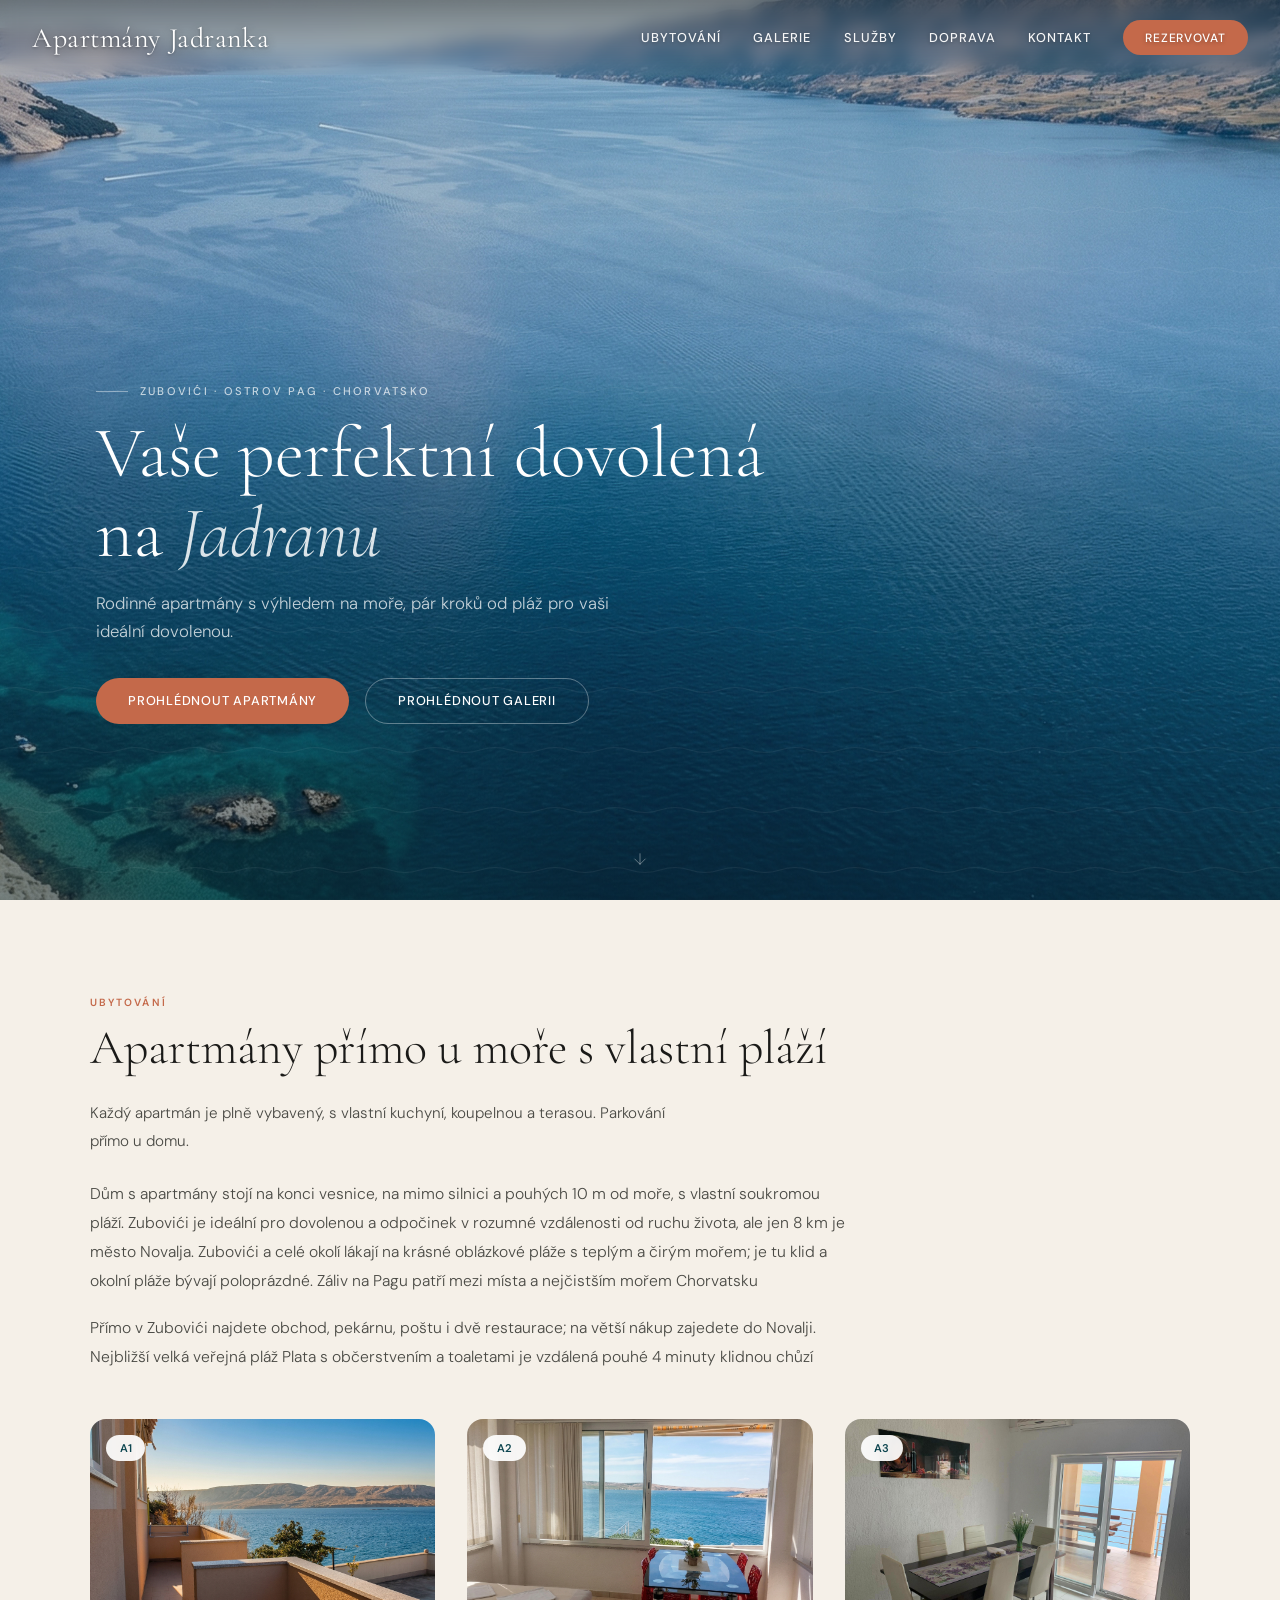
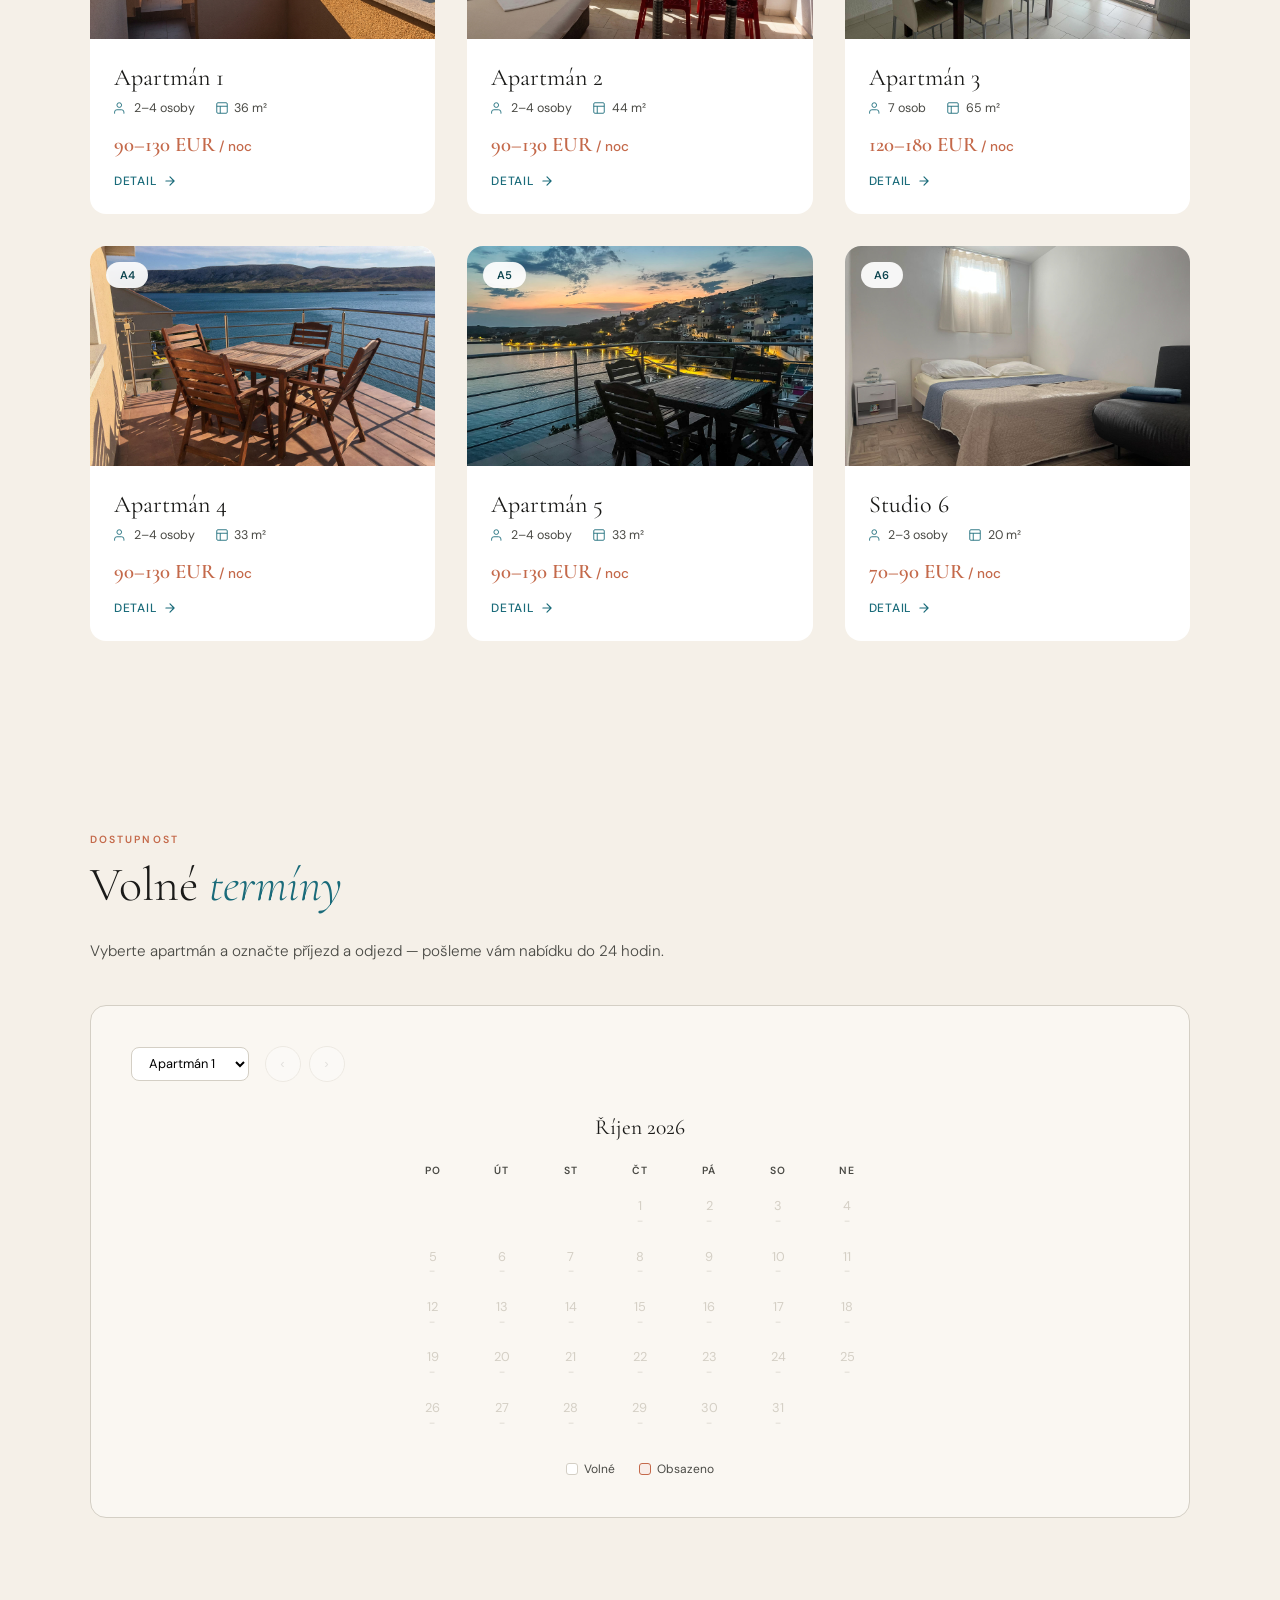
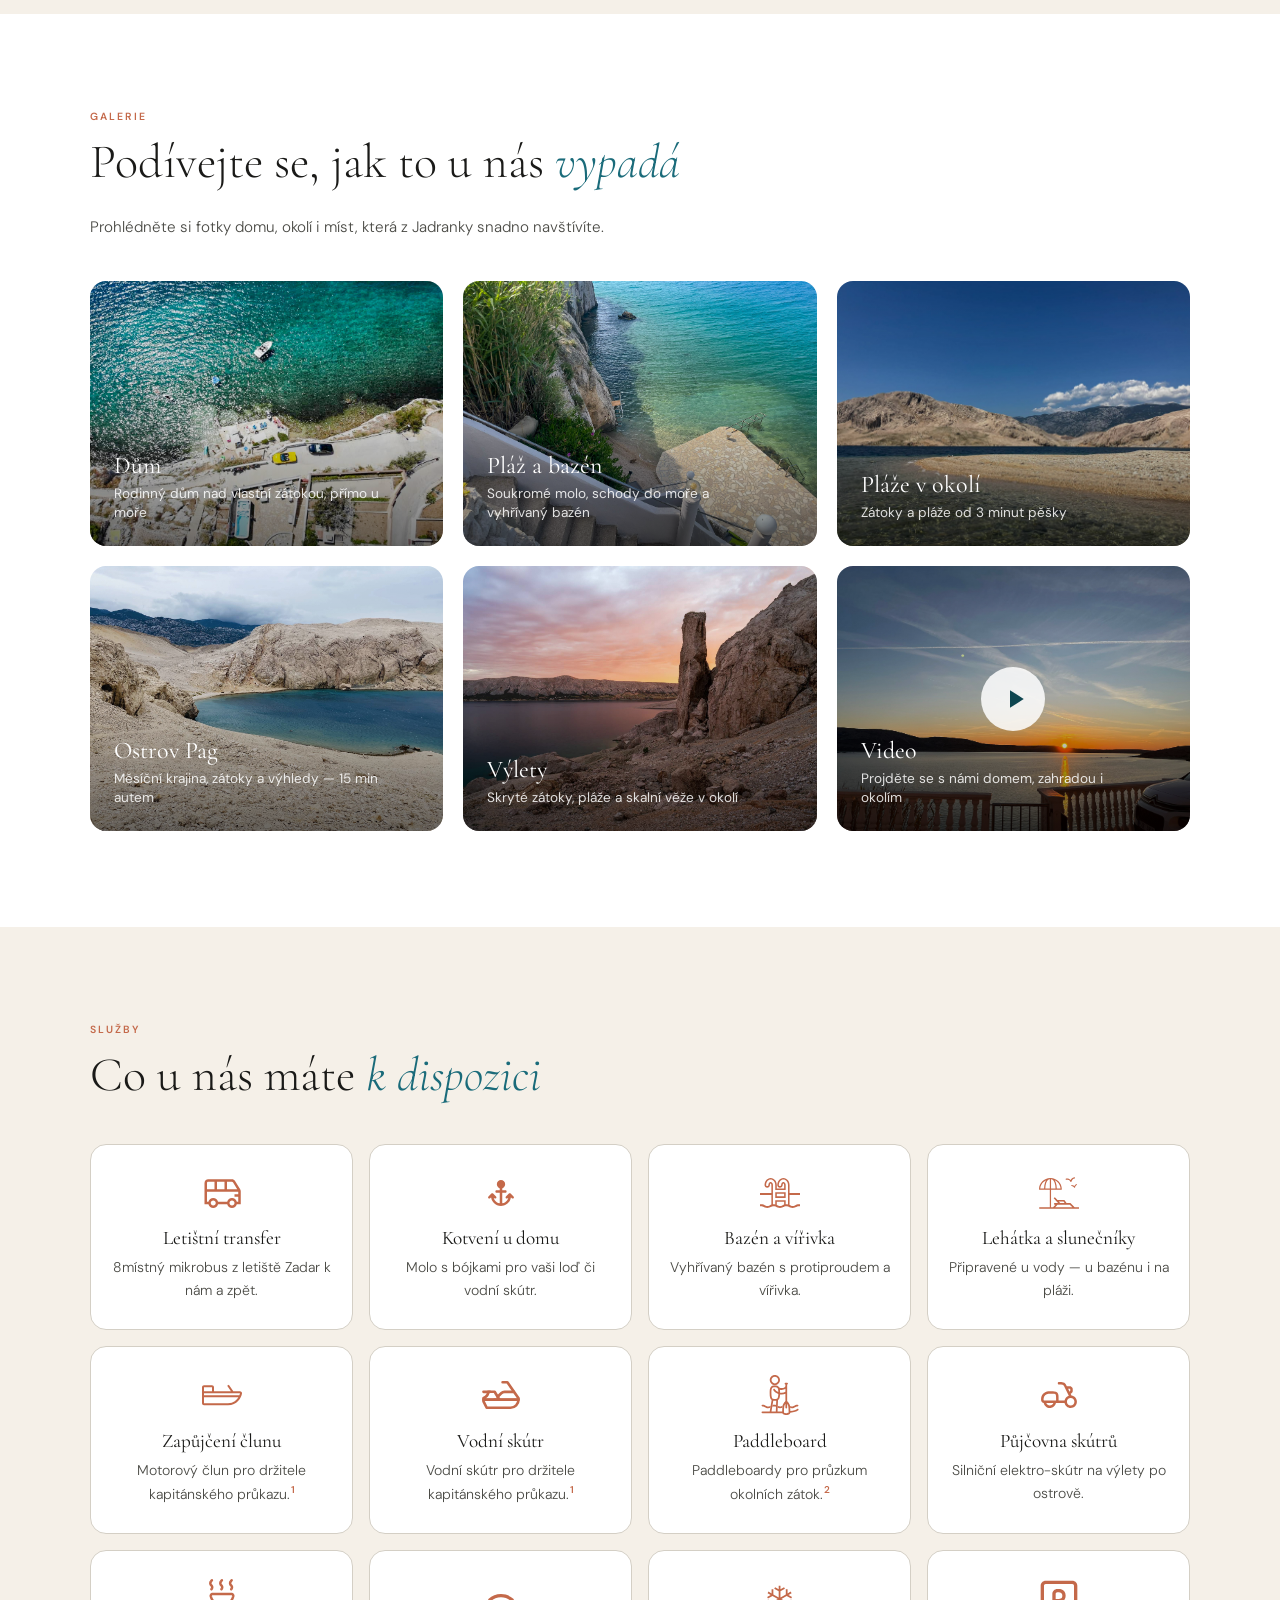
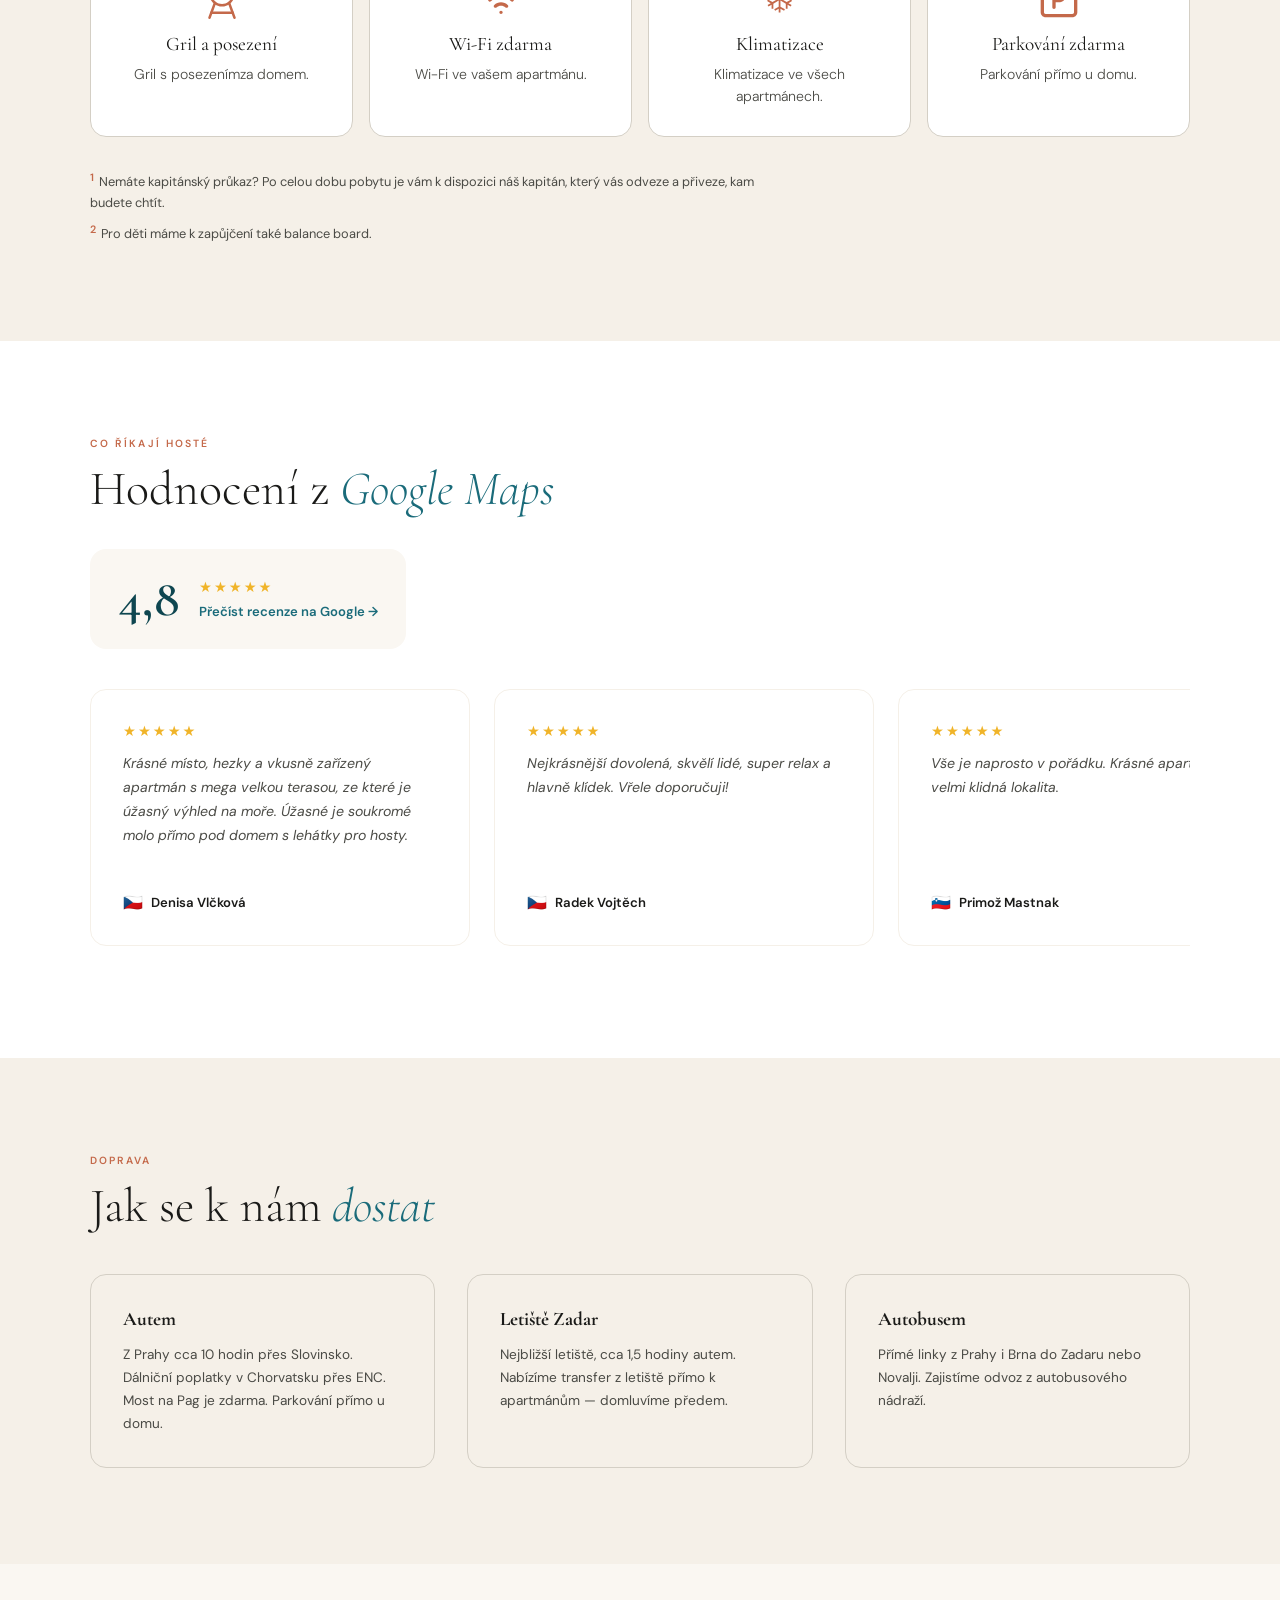
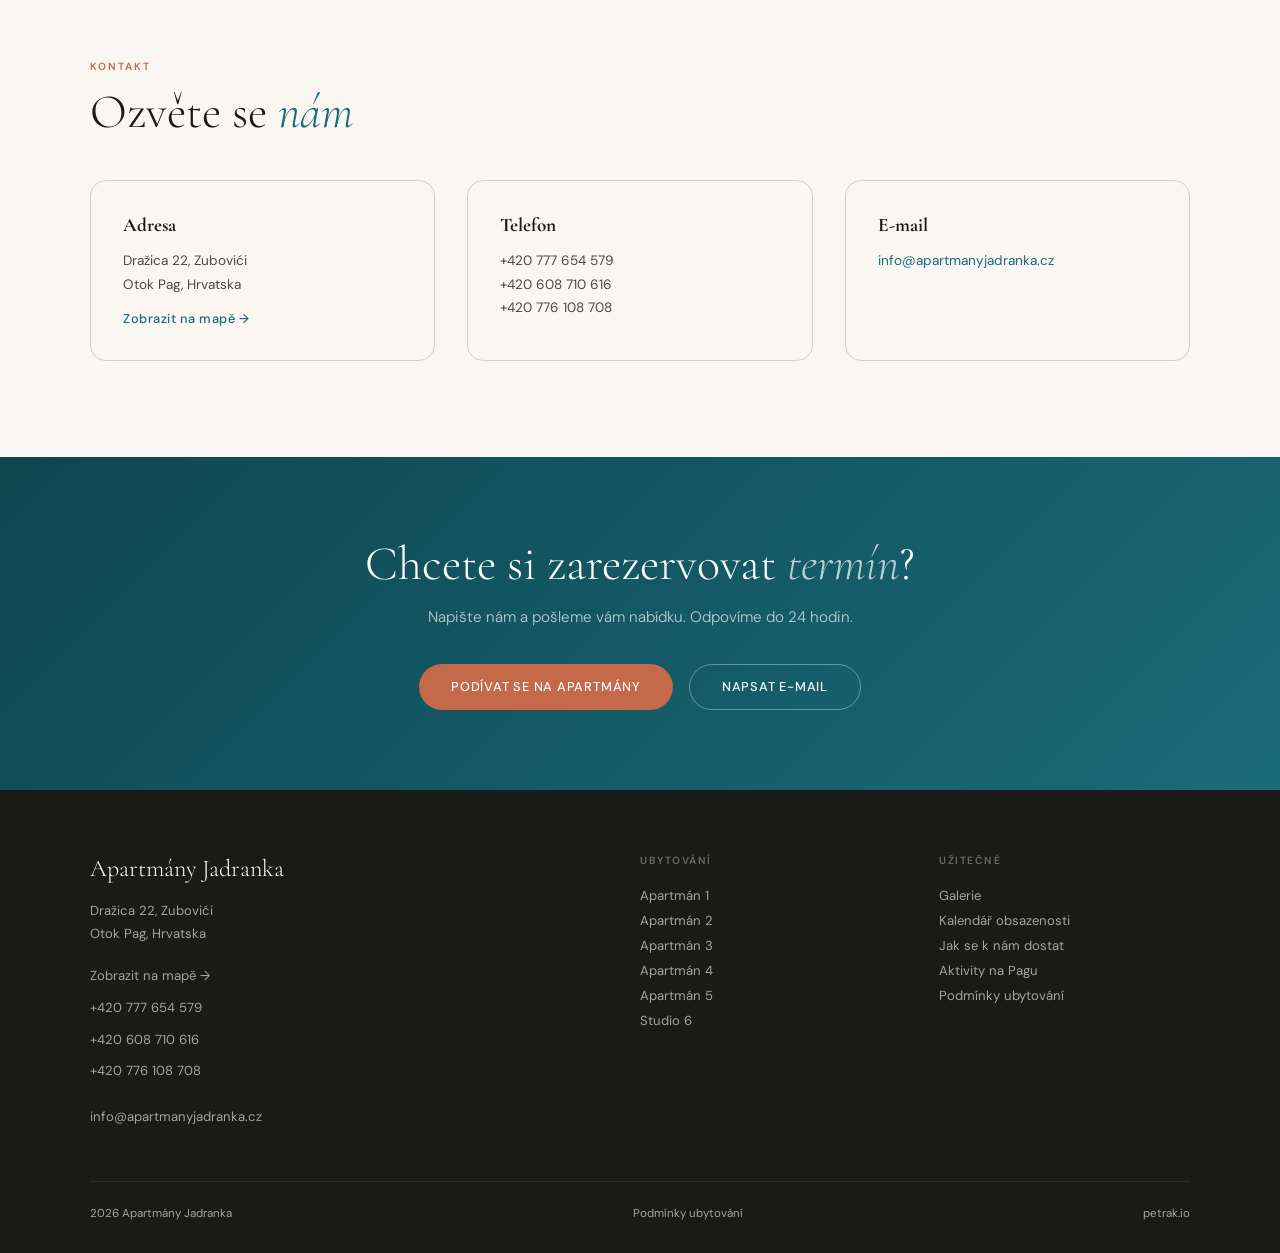
==== commit a7b4ca88: "Tweak homepage copy, service cards, and reviews layout Refine the hero and intro copy, update servic" ====
--- a/index.html
+++ b/index.html
@@ -168,7 +168,7 @@
   <div class="hero-content">
     <div class="hero-tag">Zubovići · Ostrov Pag · Chorvatsko</div>
     <h1>Vaše perfektní dovolená<br>na <em>Jadranu</em></h1>
-    <p class="hero-sub">Rodinné apartmány s výhledem na moře, pár kroků od pláže. Od dubna do října — nejen v sezoně.</p>
+    <p class="hero-sub">Rodinné apartmány s výhledem na moře, pár kroků od pláž pro vaši ideální dovolenou.</p>
     <div class="hero-actions">
       <a href="#ubytovani" class="btn btn-primary">Prohlédnout apartmány</a>
       <a href="#galerie" class="btn btn-ghost">Prohlédnout galerii</a>
@@ -197,8 +197,8 @@
     <h2 class="section-title fade-in"> Apartmány přímo u </em>moře</em> s vlastní pláží</h2>
     <p class="section-desc fade-in stagger-1">Každý apartmán je plně vybavený, s vlastní kuchyní, koupelnou a terasou. Parkování přímo u domu.</p>
     <div class="apt-intro fade-in stagger-1">
-      <p>Dům s apartmány stojí na samém konci vesnice, stranou od silnice a pouhých 10 m od moře, s vlastní soukromou pláží. Příjemná osada je ideální pro dovolenou a dokonalý odpočinek v rozumné vzdálenosti od ruchu běžného života — jen 8 km od města Novalja. Zubovići a celé okolí lákají na krásné oblázkové pláže s teplým a čirým mořem; je tu klid a okolní pláže bývají poloprázdné. Záliv na Pagu je vyhlášen jako druhé místo v Chorvatsku s nejčistším mořem.</p>
-      <p>Přímo v Zubovići najdete obchod, pekárnu, poštu i dvě restaurace; na větší nákup zajedete do Novalji. Klidné letovisko leží v mělké zátoce Dražica, pobřeží lemuje oblázková pláž stíněná zelení. Nejbližší velká veřejná pláž Plata s občerstvením a toaletami je vzdálená pouhé 4 minuty klidnou chůzí.</p>
+      <p>Dům s apartmány stojí na konci vesnice, na mimo silnici a pouhých 10 m od moře, s vlastní soukromou pláží. Zubovići je ideální pro dovolenou a odpočinek v rozumné vzdálenosti od ruchu života, ale jen 8 km je město Novalja. Zubovići a celé okolí lákají na krásné oblázkové pláže s teplým a čirým mořem; je tu klid a okolní pláže bývají poloprázdné. Záliv na Pagu patří mezi místa a nejčistším mořem Chorvatsku </p>
+      <p>Přímo v Zubovići najdete obchod, pekárnu, poštu i dvě restaurace; na větší nákup zajedete do Novalji. Nejbližší velká veřejná pláž Plata s občerstvením a toaletami je vzdálená pouhé 4 minuty klidnou chůzí</p>
     </div>
     <div class="apt-grid">
 
@@ -588,19 +588,19 @@
       <div class="service-card fade-in">
         <svg class="service-icon" aria-hidden="true"><use href="#icon-scooter"/></svg>
         <h3 class="service-card-title">Půjčovna skútrů</h3>
-        <p class="service-card-text">Silniční skútry na výlety po ostrově.</p>
+        <p class="service-card-text">Silniční elektro-skútr na výlety po ostrově.</p>
       </div>
 
       <div class="service-card fade-in">
         <svg class="service-icon" aria-hidden="true"><use href="#icon-grill"/></svg>
         <h3 class="service-card-title">Gril a posezení</h3>
-        <p class="service-card-text">Gril s posezením za domem.</p>
+        <p class="service-card-text">Gril s posezenímza domem.</p>
       </div>
 
       <div class="service-card fade-in">
         <svg class="service-icon" aria-hidden="true"><use href="#icon-wifi"/></svg>
         <h3 class="service-card-title">Wi-Fi zdarma</h3>
-        <p class="service-card-text">Wi-Fi po celém areálu.</p>
+        <p class="service-card-text">Wi-Fi ve vašem apartmánu.</p>
       </div>
 
       <div class="service-card fade-in">
@@ -786,12 +786,6 @@
     <div class="reviews-scroll">
 
       <div class="review-card fade-in stagger-1">
-        <div class="review-stars">&#9733;&#9733;&#9733;&#9733;&#9733;</div>
-        <p class="review-text">Apartmánový dům se nachází na konci vesnice. Místo je velmi klidné a má vlastní malou pláž. Je to vynikající místo pro rodinnou dovolenou.</p>
-        <a class="review-author" href="https://maps.app.goo.gl/b3Pj3YHFEQNN15E6A" target="_blank" rel="noopener"><span class="review-flag">&#127464;&#127487;</span> Václav Petrák</a>
-      </div>
-
-      <div class="review-card fade-in stagger-2">
         <div class="review-stars">&#9733;&#9733;&#9733;&#9733;&#9733;</div>
         <p class="review-text">Krásné místo, hezky a vkusně zařízený apartmán s mega velkou terasou, ze které je úžasný výhled na moře. Úžasné je soukromé molo přímo pod domem s lehátky pro hosty.</p>
         <a class="review-author" href="https://maps.app.goo.gl/JNf8bNwUD5s647Hk8" target="_blank" rel="noopener"><span class="review-flag">&#127464;&#127487;</span> Denisa Vlčková</a>
--- a/style.css
+++ b/style.css
@@ -1816,6 +1816,7 @@
   gap: 1.5rem;
   margin-top: 2.5rem;
   overflow-x: auto;
+  overflow-y: hidden;
   scroll-snap-type: x mandatory;
   -webkit-overflow-scrolling: touch;
   padding-bottom: 1rem;
@@ -2197,6 +2198,8 @@
   .cal-day { min-height: 2.4rem; padding: .3rem 0; font-size: .75rem; }
   .cal-day-price { font-size: .52rem; }
   .res-form { grid-template-columns: 1fr; }
+  .reviews-scroll { scroll-padding-left: 1.5rem; }
+  .review-card { min-width: 80vw; max-width: 80vw; padding: 1.5rem; }
 
   /* Detail page responsive */
   .det-overview-grid { grid-template-columns: 1fr; }
@@ -2474,6 +2477,66 @@
   background: var(--white);
 }
 
+.det-amenity-subhead {
+  font-family: var(--font-display);
+  font-size: 1.5rem;
+  font-weight: 400;
+  color: var(--ink);
+  margin-top: 3rem;
+  margin-bottom: 1.25rem;
+}
+
+.det-amenity-subhead + .det-amenity-highlights,
+.det-amenity-subhead + .det-amenity-cols {
+  margin-top: 0;
+}
+
+.det-amenity-highlights {
+  display: grid;
+  grid-template-columns: repeat(auto-fit, minmax(180px, 1fr));
+  gap: 1rem;
+  margin-top: 2.5rem;
+}
+
+.det-amenity-picto {
+  background: var(--white);
+  border: 1px solid var(--stone);
+  border-radius: 1rem;
+  padding: 1.75rem 1.25rem;
+  text-align: center;
+  transition: transform .3s, box-shadow .3s;
+}
+
+.det-amenity-picto:hover {
+  transform: translateY(-4px);
+  box-shadow: 0 12px 28px rgba(0,0,0,.08);
+}
+
+.det-amenity-picto-icon {
+  display: block;
+  width: 40px;
+  height: 40px;
+  margin: 0 auto .9rem;
+  color: var(--terracotta);
+  fill: currentColor;
+}
+
+.det-amenity-picto-title {
+  font-family: var(--font-display);
+  font-size: 1.2rem;
+  font-weight: 400;
+  color: var(--ink);
+  line-height: 1.2;
+  margin-bottom: .4rem;
+}
+
+.det-amenity-picto-text {
+  font-size: .88rem;
+  font-weight: 300;
+  color: var(--ink-light);
+  line-height: 1.6;
+}
+
 .det-amenity-cols {
   display: grid;
   grid-template-columns: repeat(auto-fit, minmax(200px, 1fr));
